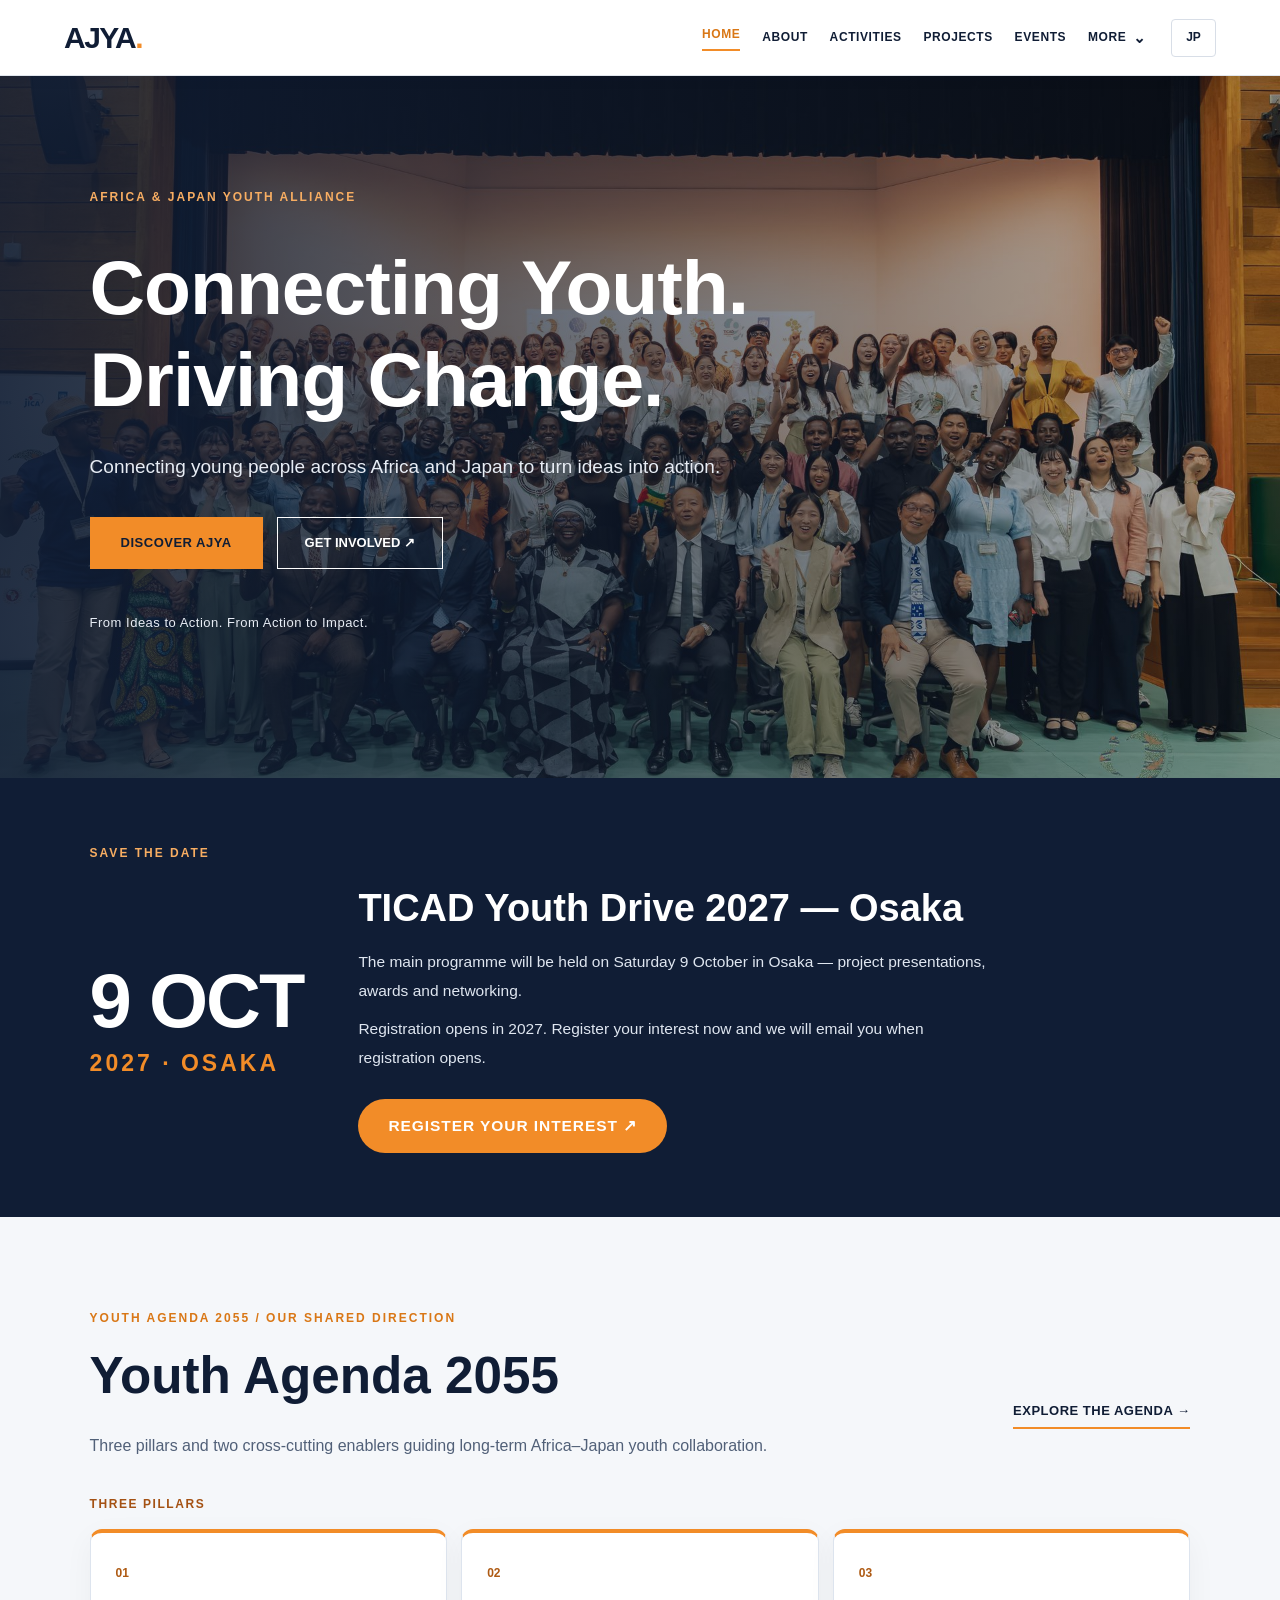
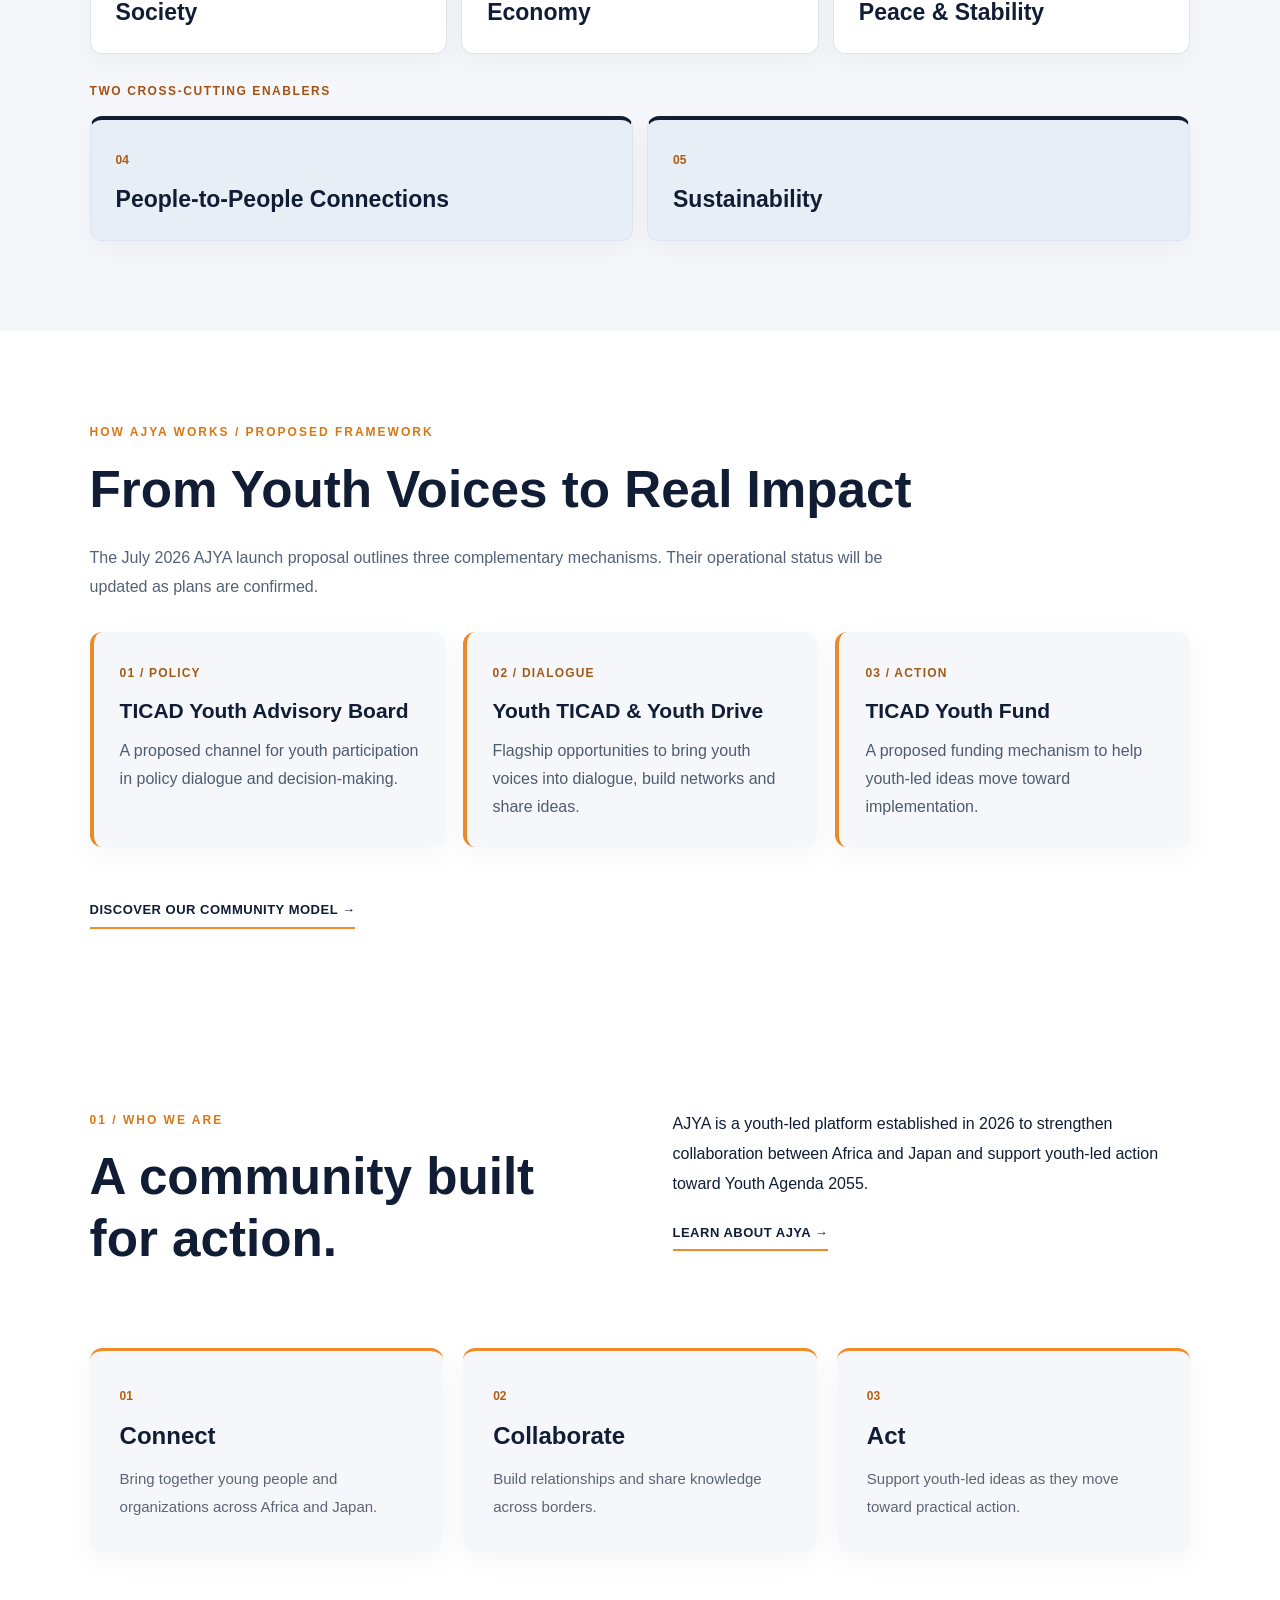
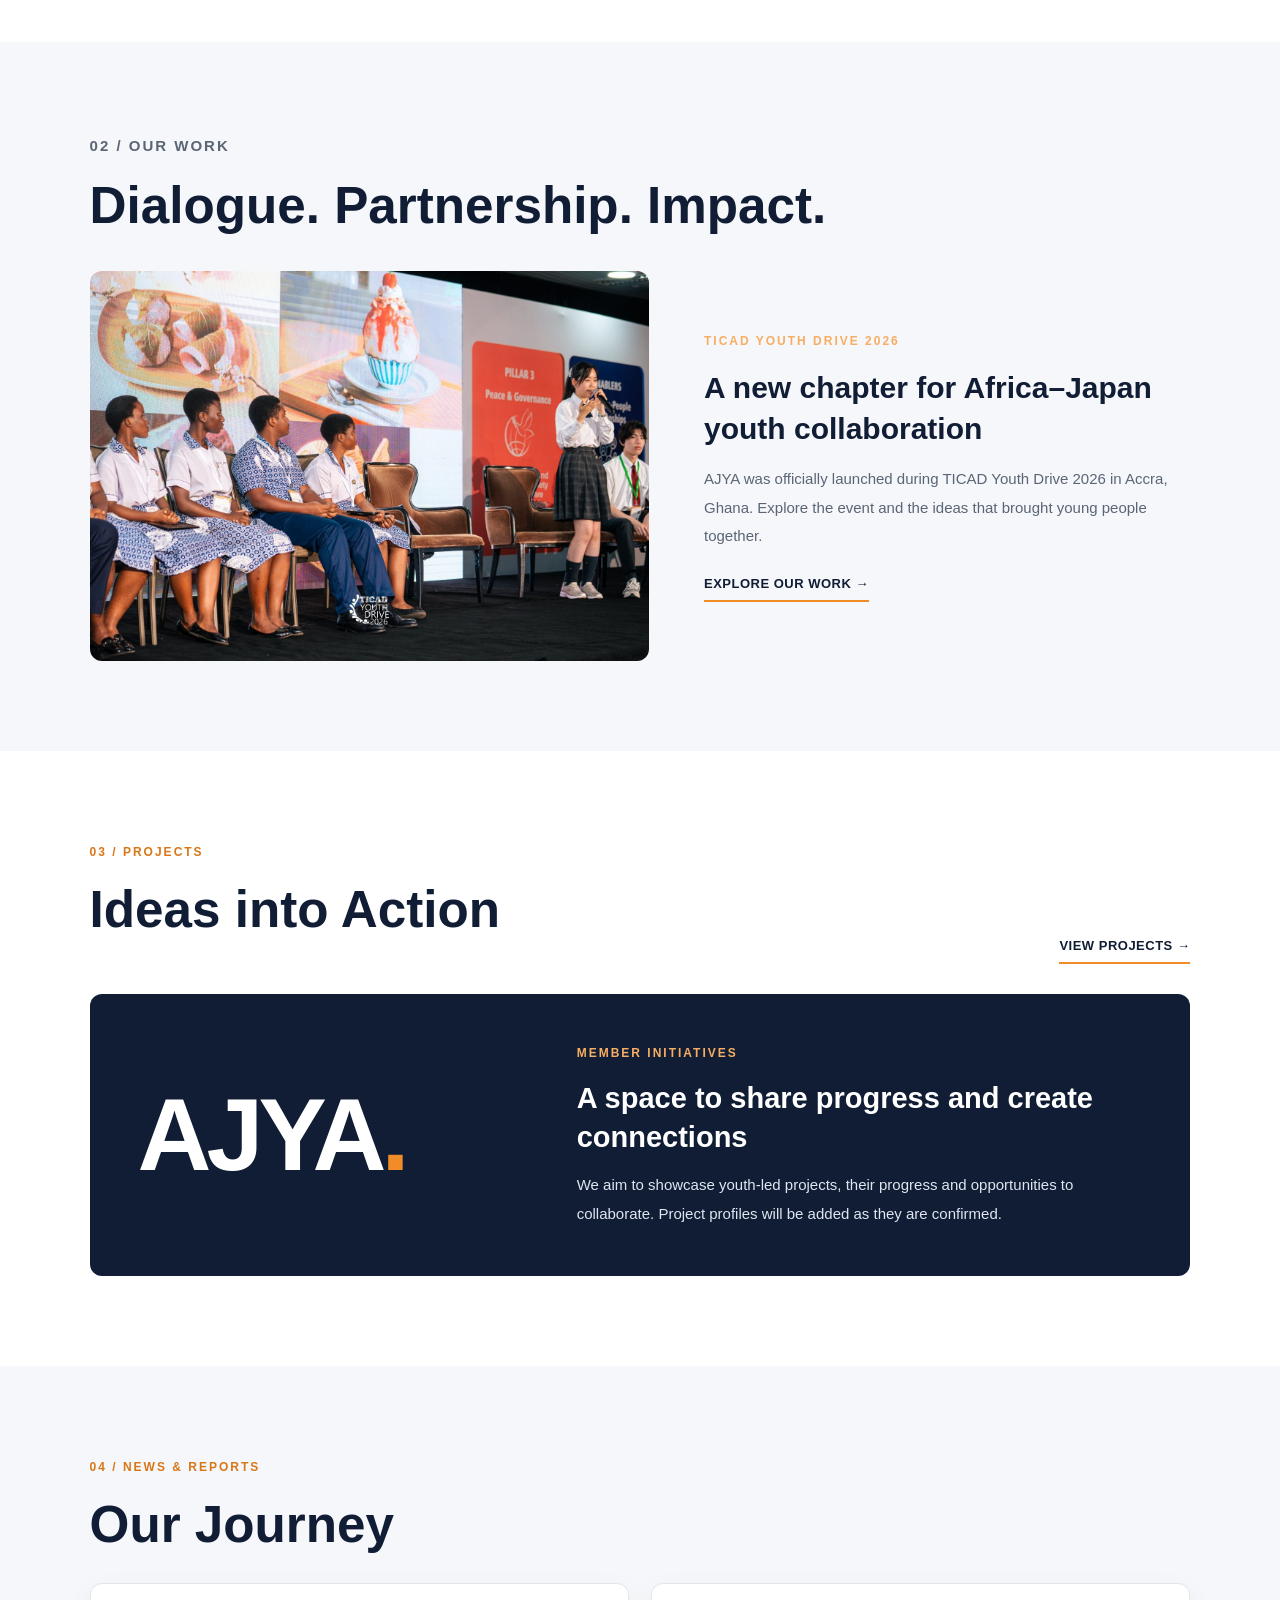
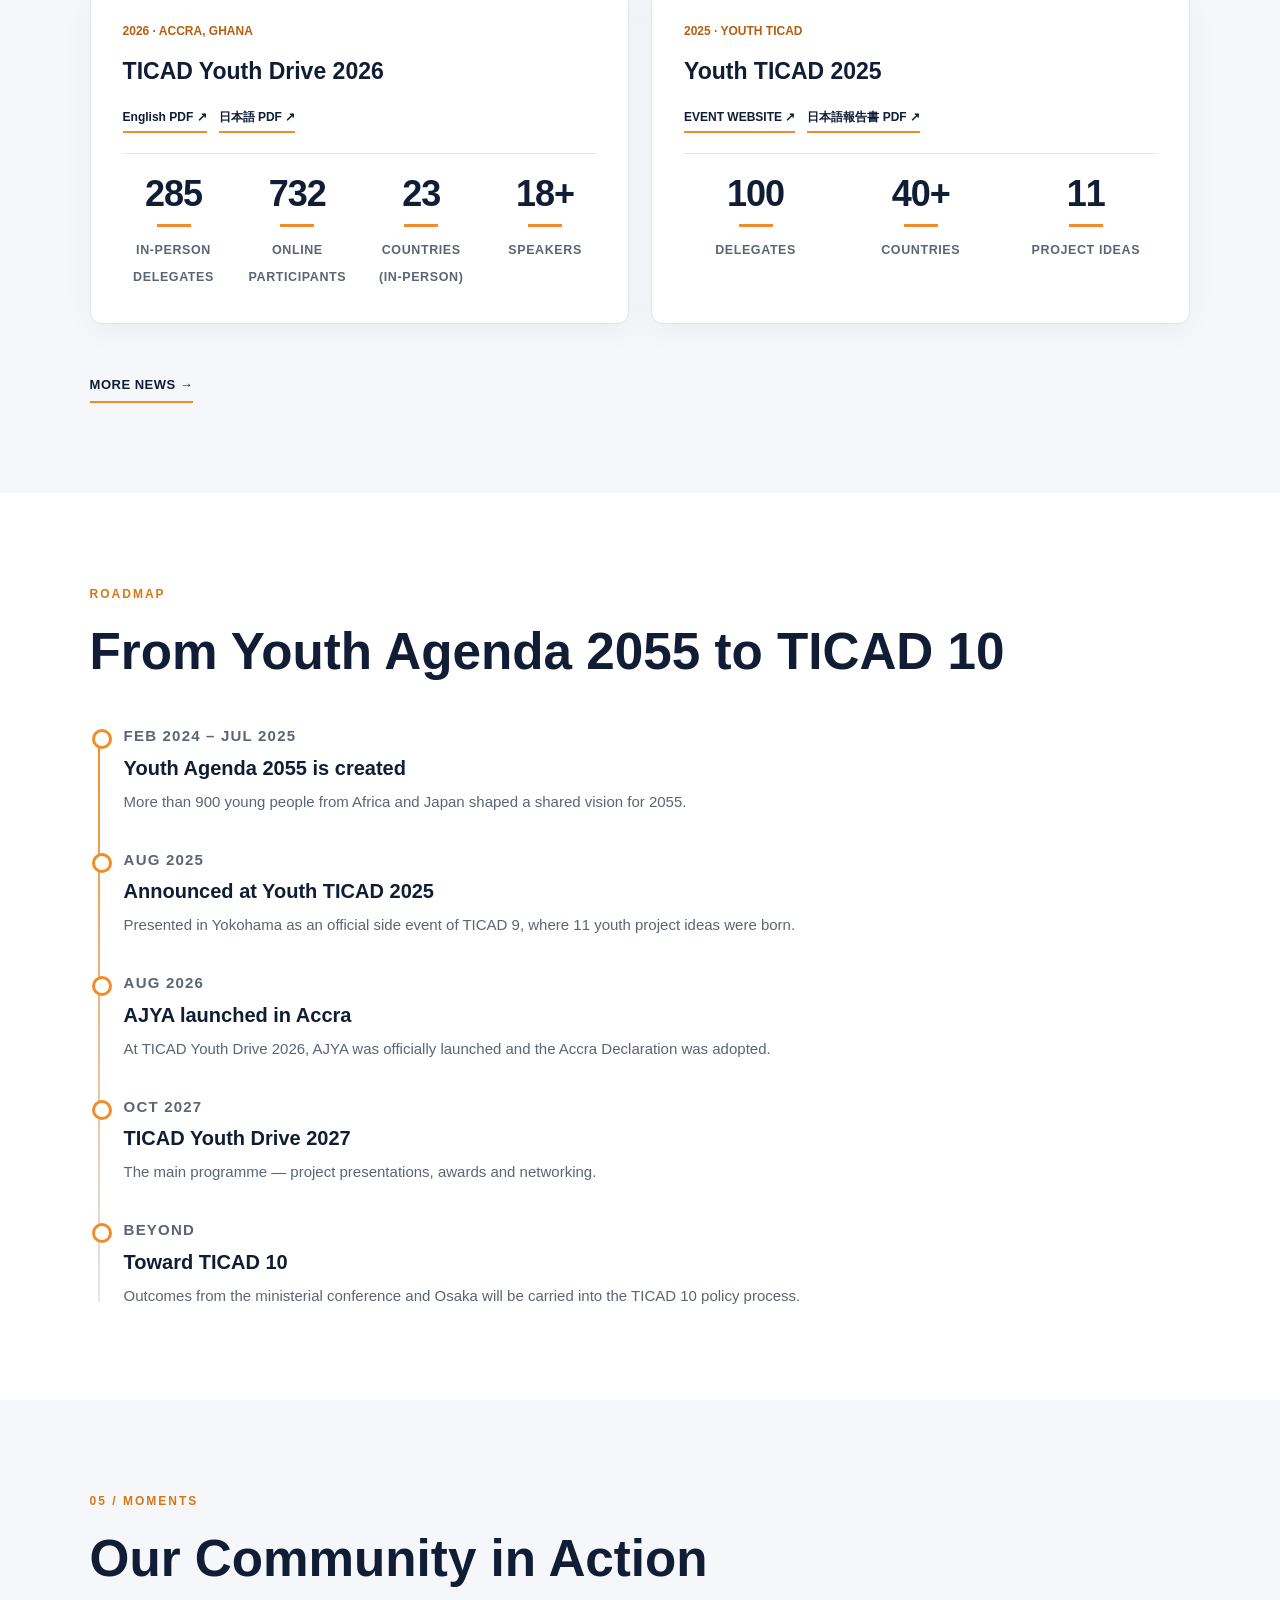
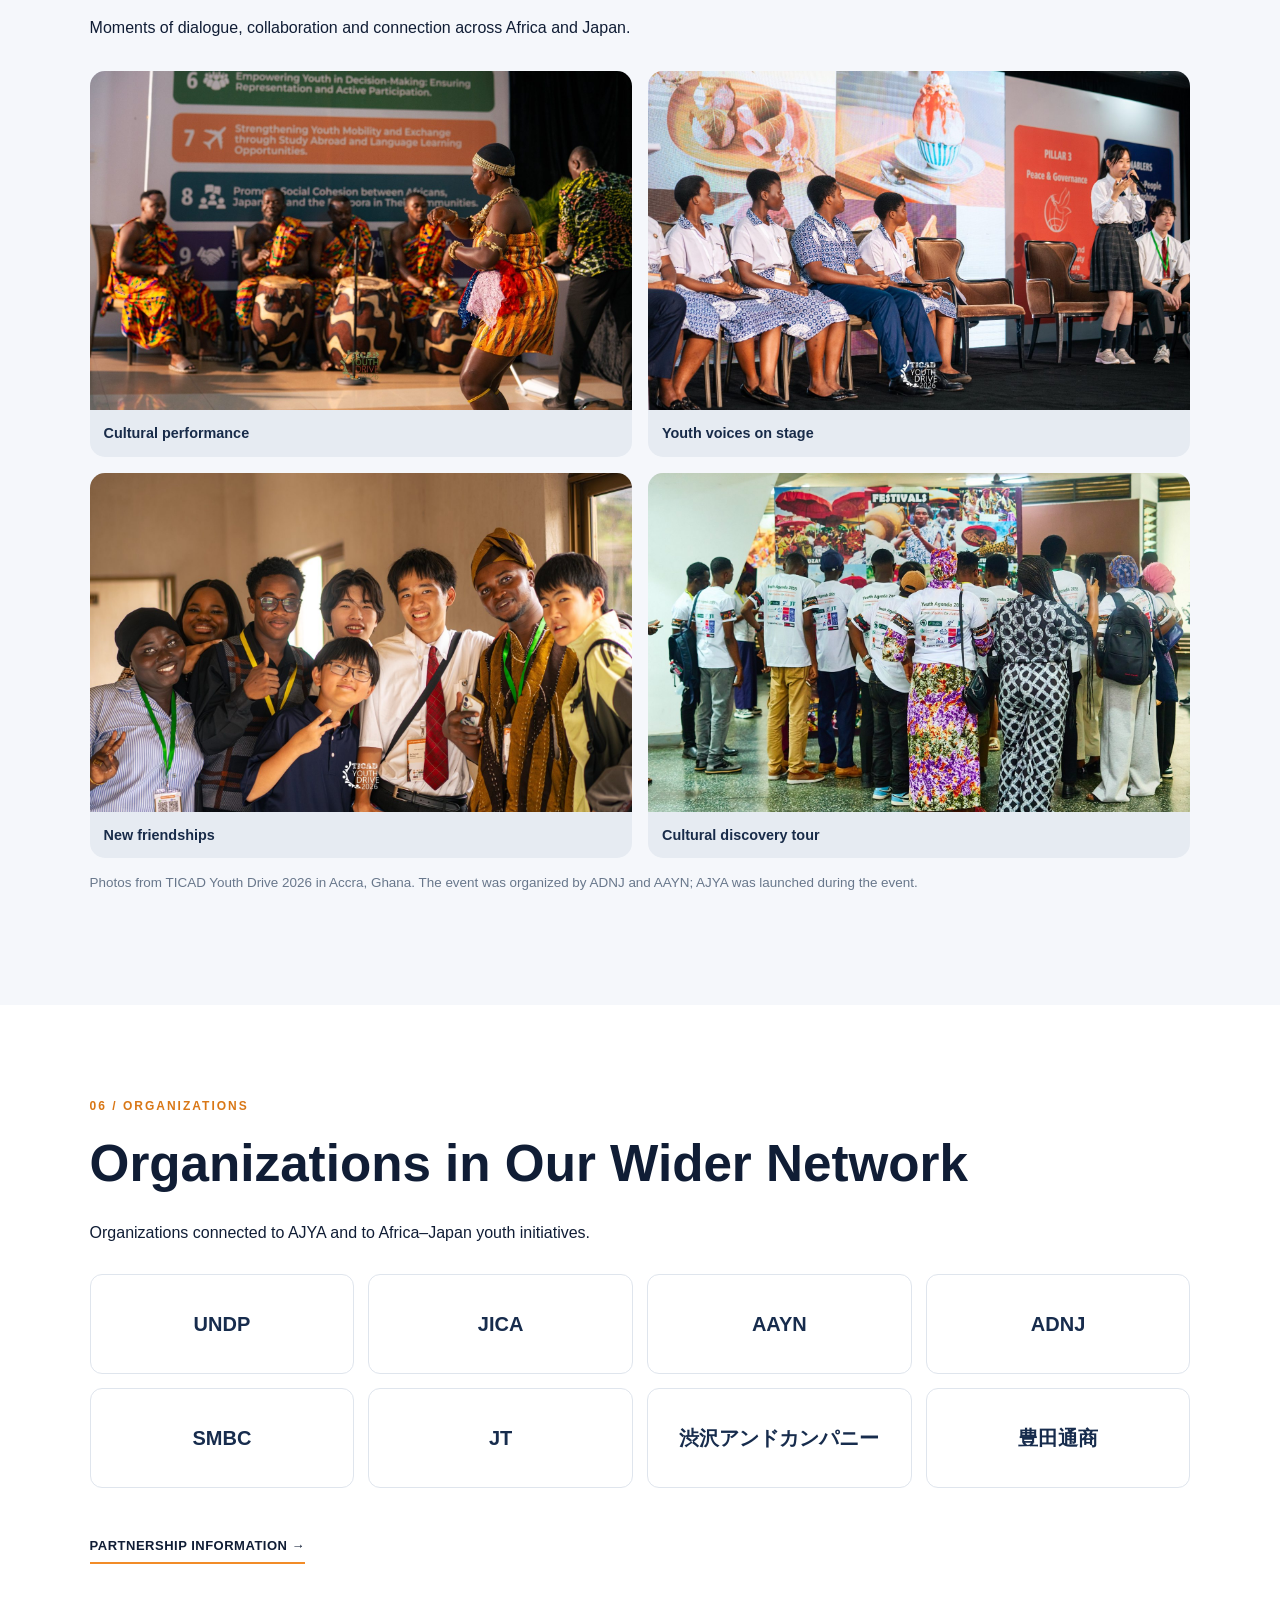
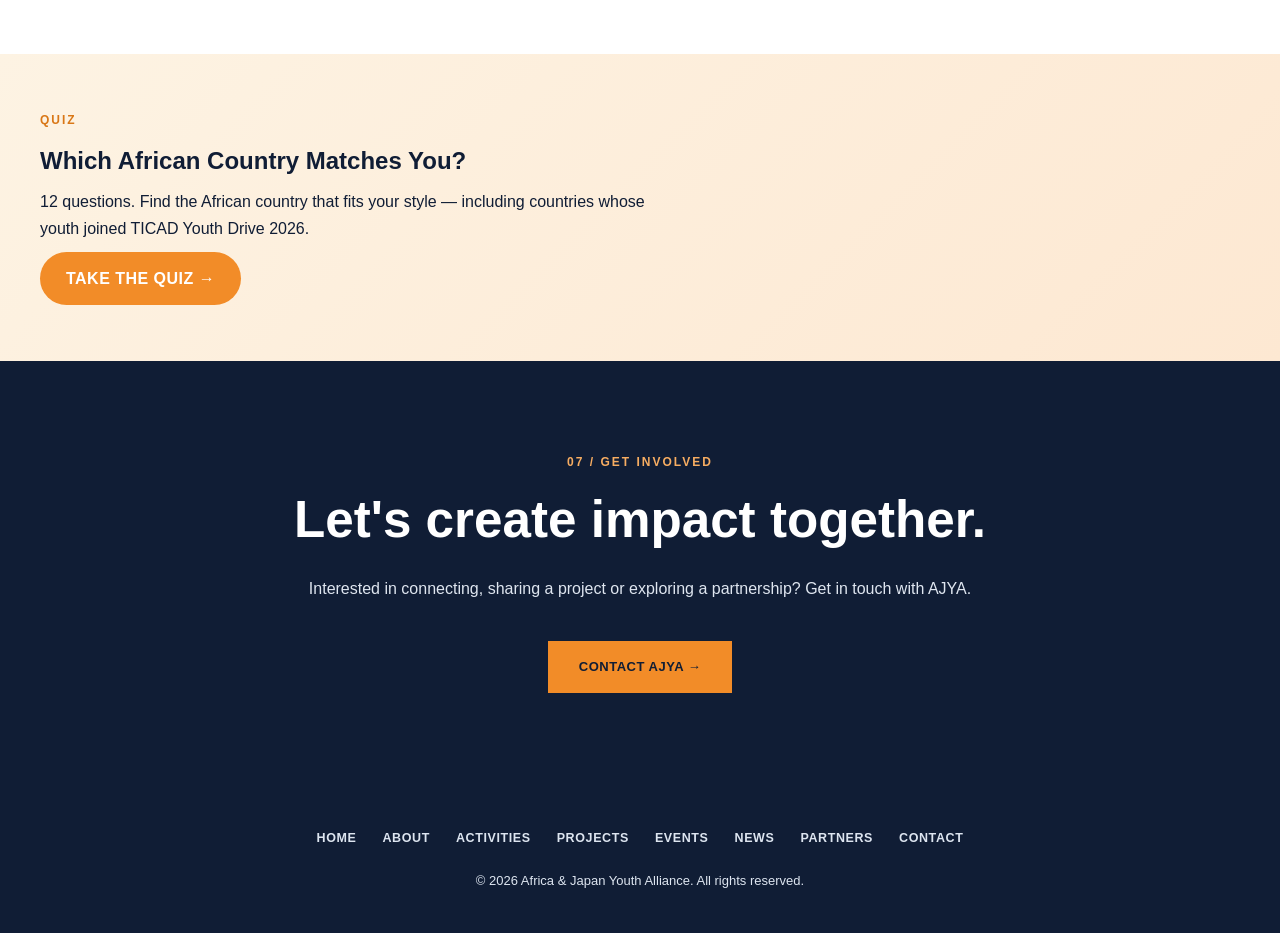
==== index.html @ c1140df3 "Add files via upload" ====
<!DOCTYPE html>

<html lang="en"><head><meta charset="utf-8"/><meta content="width=device-width,initial-scale=1" name="viewport"/><meta content="Africa &amp; Japan Youth Alliance (AJYA) connects young people across Africa and Japan to turn ideas into action." name="description"/><title>AJYA | Africa &amp; Japan Youth Alliance</title><link href="style.css" rel="stylesheet"/><script defer="" src="script.js"></script></head>
<body class="home-renewal"><header class="header"><a class="logo" href="index.html#home">AJYA<span>.</span></a></header><main>
<section class="hero renewal-hero" id="home"><div class="hero-content"><p class="renewal-eyebrow">AFRICA &amp; JAPAN YOUTH ALLIANCE</p><h1 id="heroTitle">Connecting Youth.<br/>Driving Change.</h1><p id="heroDescription">Connecting young people across Africa and Japan to turn ideas into action.</p><div class="renewal-actions"><a class="btn" data-en="DISCOVER AJYA" data-ja="AJYAについて知る" href="about.html">DISCOVER AJYA</a><a class="renewal-outline" data-en="GET INVOLVED ↗" data-ja="参加・連携について ↗" href="contact.html">GET INVOLVED ↗</a></div><p class="renewal-tagline">From Ideas to Action. From Action to Impact.</p></div></section><section class="aj-savedate" id="youth-drive-2027"><div class="renewal-shell"><p class="section-label" data-en="SAVE THE DATE" data-ja="開催予告">SAVE THE DATE</p><div class="aj-savedate-date">9 OCT<span>2027 · OSAKA</span></div><div class="aj-savedate-body"><h2 data-en="TICAD Youth Drive 2027 — Osaka" data-ja="TICAD Youth Drive 2027 — 大阪">TICAD Youth Drive 2027 — Osaka</h2><p data-en="The main programme will be held on Saturday 9 October in Osaka — project presentations, awards and networking." data-ja="メインプログラムは10月9日（土）に大阪で開催します（プロジェクト発表・表彰・交流）。">The main programme will be held on Saturday 9 October in Osaka — project presentations, awards and networking.</p><p data-en="Registration opens in 2027. Register your interest now and we will email you when registration opens." data-ja="参加登録は2027年に開始予定です。関心登録をしていただくと、開始時にメールでお知らせします。">Registration opens in 2027. Register your interest now and we will email you when registration opens.</p><p><a class="aj-savedate-btn" href="https://docs.google.com/forms/d/e/1FAIpQLSdMGOJdkl2_bqrLSY5sNFvTXRBUAPYm647q8GQ7wfaTFg6KGA/viewform" target="_blank" rel="noopener"><span data-en="REGISTER YOUR INTEREST ↗" data-ja="関心登録する ↗">REGISTER YOUR INTEREST ↗</span></a></p></div></div></section>
<section class="section aj-agenda-section" id="youth-agenda-2055"><div class="renewal-shell"><p class="section-label" data-en="YOUTH AGENDA 2055 / OUR SHARED DIRECTION" data-ja="YOUTH AGENDA 2055 / 私たちの指針">YOUTH AGENDA 2055 / OUR SHARED DIRECTION</p><div class="renewal-section-head"><div><h2>Youth Agenda 2055</h2><p data-en="Three pillars and two cross-cutting enablers guiding long-term Africa–Japan youth collaboration." data-ja="アフリカと日本の若者の長期的な協働を導く、3つの柱と2つの横断的な基盤。">Three pillars and two cross-cutting enablers guiding long-term Africa–Japan youth collaboration.</p></div><a class="renewal-text-link" data-en="EXPLORE THE AGENDA →" data-ja="活動方針を見る →" href="activities.html">EXPLORE THE AGENDA →</a></div><p class="aj-agenda-label" data-en="THREE PILLARS" data-ja="3つの柱">THREE PILLARS</p><div class="aj-agenda-grid"><article><span>01</span><h3 data-en="Society" data-ja="社会">Society</h3></article><article><span>02</span><h3 data-en="Economy" data-ja="経済">Economy</h3></article><article><span>03</span><h3 data-en="Peace &amp; Stability" data-ja="平和と安定">Peace &amp; Stability</h3></article></div><p class="aj-agenda-label" data-en="TWO CROSS-CUTTING ENABLERS" data-ja="2つの横断的な基盤">TWO CROSS-CUTTING ENABLERS</p><div class="aj-agenda-grid aj-agenda-enablers"><article><span>04</span><h3 data-en="People-to-People Connections" data-ja="人々のつながり">People-to-People Connections</h3></article><article><span>05</span><h3 data-en="Sustainability" data-ja="持続可能性">Sustainability</h3></article></div></div></section>
<section class="section aj-framework-section" id="alliance-framework"><div class="renewal-shell"><p class="section-label" data-en="HOW AJYA WORKS / PROPOSED FRAMEWORK" data-ja="AJYAの仕組み / 構想段階の枠組み">HOW AJYA WORKS / PROPOSED FRAMEWORK</p><h2 data-en="From Youth Voices to Real Impact" data-ja="若者の声を、社会を変える力へ">From Youth Voices to Real Impact</h2><p class="aj-framework-lead" data-en="The July 2026 AJYA launch proposal outlines three complementary mechanisms. Their operational status will be updated as plans are confirmed." data-ja="2026年7月のAJYA設立構想資料では、3つの仕組みを提示しています。実施状況は計画の確定に合わせて更新します。">The July 2026 AJYA launch proposal outlines three complementary mechanisms. Their operational status will be updated as plans are confirmed.</p><div class="aj-framework-grid"><article><span>01 / POLICY</span><h3>TICAD Youth Advisory Board</h3><p data-en="A proposed channel for youth participation in policy dialogue and decision-making." data-ja="若者が政策対話や意思決定に参加するための仕組みを構想しています。">A proposed channel for youth participation in policy dialogue and decision-making.</p></article><article><span>02 / DIALOGUE</span><h3>Youth TICAD &amp; Youth Drive</h3><p data-en="Flagship opportunities to bring youth voices into dialogue, build networks and share ideas." data-ja="若者の声を届け、ネットワークを築き、アイデアを共有する主要な交流の場です。">Flagship opportunities to bring youth voices into dialogue, build networks and share ideas.</p></article><article><span>03 / ACTION</span><h3>TICAD Youth Fund</h3><p data-en="A proposed funding mechanism to help youth-led ideas move toward implementation." data-ja="若者主体のアイデアを実装へつなぐための資金支援の仕組みを構想しています。">A proposed funding mechanism to help youth-led ideas move toward implementation.</p></article></div><a class="renewal-text-link" data-en="DISCOVER OUR COMMUNITY MODEL →" data-ja="コミュニティの仕組みを見る →" href="about.html#community-model">DISCOVER OUR COMMUNITY MODEL →</a></div></section><section class="section renewal-intro" id="about"><div class="renewal-shell renewal-split"><div><p class="section-label" data-en="01 / WHO WE ARE" data-ja="01 / AJYAについて">01 / WHO WE ARE</p><h2 data-en="A community built for action." data-ja="つながりを、行動へ。">A community built for action.</h2></div><div><p data-en="AJYA is a youth-led platform established in 2026 to strengthen collaboration between Africa and Japan and support youth-led action toward Youth Agenda 2055." data-ja="AJYA（日アフリカユース連合）は、アフリカと日本の若者の協働を促進し、Youth Agenda 2055に向けた行動を支えるため、2026年に発足した若者主体のプラットフォームです。">AJYA is a youth-led platform established in 2026 to strengthen collaboration between Africa and Japan and support youth-led action toward Youth Agenda 2055.</p><a class="renewal-text-link" data-en="LEARN ABOUT AJYA →" data-ja="AJYAについて詳しく →" href="about.html">LEARN ABOUT AJYA →</a></div></div><div class="renewal-shell renewal-three"><article class="renewal-value"><span>01</span><h3 data-en="Connect" data-ja="つながる">Connect</h3><p data-en="Bring together young people and organizations across Africa and Japan." data-ja="アフリカと日本の若者や団体をつなぎます。">Bring together young people and organizations across Africa and Japan.</p></article><article class="renewal-value"><span>02</span><h3 data-en="Collaborate" data-ja="協働する">Collaborate</h3><p data-en="Build relationships and share knowledge across borders." data-ja="国境を越えた協働と知識共有を促進します。">Build relationships and share knowledge across borders.</p></article><article class="renewal-value"><span>03</span><h3 data-en="Act" data-ja="行動する">Act</h3><p data-en="Support youth-led ideas as they move toward practical action." data-ja="若者のアイデアを具体的な行動につなげます。">Support youth-led ideas as they move toward practical action.</p></article></div></section>
<section class="section renewal-feature" id="activities"><div class="renewal-shell"><p class="section-label" data-en="02 / OUR WORK" data-ja="02 / 活動紹介">02 / OUR WORK</p><h2 data-en="Dialogue. Partnership. Impact." data-ja="対話から協働、そして成果へ。">Dialogue. Partnership. Impact.</h2><div class="renewal-feature-grid"><img alt="TICAD Youth Drive participants" loading="lazy" src="images/youth-dialogue.jpg"/><div><p class="renewal-kicker">TICAD YOUTH DRIVE 2026</p><h3 data-en="A new chapter for Africa–Japan youth collaboration" data-ja="日アフリカの若者の協働に向けた新たな一歩">A new chapter for Africa–Japan youth collaboration</h3><p data-en="AJYA was officially launched during TICAD Youth Drive 2026 in Accra, Ghana. Explore the event and the ideas that brought young people together." data-ja="AJYAは、ガーナ・アクラで開催されたTICAD Youth Drive 2026で正式に発足しました。イベントの記録や若者たちの取り組みをご覧ください。">AJYA was officially launched during TICAD Youth Drive 2026 in Accra, Ghana. Explore the event and the ideas that brought young people together.</p><a class="renewal-text-link" data-en="EXPLORE OUR WORK →" data-ja="活動を見る →" href="activities.html">EXPLORE OUR WORK →</a></div></div></div></section>
<section class="section renewal-projects" id="projects"><div class="renewal-shell"><div class="renewal-section-head"><div><p class="section-label" data-en="03 / PROJECTS" data-ja="03 / プロジェクト">03 / PROJECTS</p><h2 data-en="Ideas into Action" data-ja="アイデアを、実践へ。">Ideas into Action</h2></div><a class="renewal-text-link" data-en="VIEW PROJECTS →" data-ja="プロジェクトを見る →" href="projects.html">VIEW PROJECTS →</a></div><div class="renewal-project-panel"><div class="renewal-project-mark">AJYA<span>.</span></div><div><p class="renewal-kicker" data-en="MEMBER INITIATIVES" data-ja="メンバーの取り組み">MEMBER INITIATIVES</p><h3 data-en="A space to share progress and create connections" data-ja="進捗を共有し、新しいつながりを生む場所">A space to share progress and create connections</h3><p data-en="We aim to showcase youth-led projects, their progress and opportunities to collaborate. Project profiles will be added as they are confirmed." data-ja="若者主体のプロジェクトや進捗、協働の機会を紹介していきます。掲載内容は確認が取れたものから順次追加します。">We aim to showcase youth-led projects, their progress and opportunities to collaborate. Project profiles will be added as they are confirmed.</p></div></div></div></section>
<section class="section renewal-updates" id="past-events"><div class="renewal-shell"><p class="section-label" data-en="04 / NEWS &amp; REPORTS" data-ja="04 / ニュース・報告書">04 / NEWS &amp; REPORTS</p><h2 data-en="Our Journey" data-ja="これまでの歩み">Our Journey</h2><div class="renewal-report-grid"><article class="renewal-report"><span>2026 · ACCRA, GHANA</span><h3>TICAD Youth Drive 2026</h3><div class="renewal-report-links"><a href="reports/youth-drive-2026-en.pdf" rel="noopener noreferrer" target="_blank">English PDF ↗</a><a href="reports/youth-drive-2026-ja.pdf" rel="noopener noreferrer" target="_blank">日本語 PDF ↗</a></div><div class="aj-stats aj-stats-in-card"><div class="aj-stat"><strong>285</strong><span data-en="IN-PERSON DELEGATES" data-ja="会場参加者">IN-PERSON DELEGATES</span></div><div class="aj-stat"><strong>732</strong><span data-en="ONLINE PARTICIPANTS" data-ja="オンライン参加者">ONLINE PARTICIPANTS</span></div><div class="aj-stat"><strong>23</strong><span data-en="COUNTRIES (IN-PERSON)" data-ja="参加国（会場参加者）">COUNTRIES (IN-PERSON)</span></div><div class="aj-stat"><strong>18+</strong><span data-en="SPEAKERS" data-ja="登壇者">SPEAKERS</span></div></div></article><article class="renewal-report"><span>2025 · YOUTH TICAD</span><h3>Youth TICAD 2025</h3><div class="renewal-report-links"><a data-en="EVENT WEBSITE ↗" data-ja="イベント公式サイト ↗" href="https://www.youthticad2025.org/" rel="noopener noreferrer" target="_blank">EVENT WEBSITE ↗</a><a href="reports/youth-drive-2025-ja.pdf" rel="noopener noreferrer" target="_blank">日本語報告書 PDF ↗</a></div><div class="aj-stats aj-stats-in-card aj-stats-3"><div class="aj-stat"><strong>100</strong><span data-en="DELEGATES" data-ja="参加者">DELEGATES</span></div><div class="aj-stat"><strong>40+</strong><span data-en="COUNTRIES" data-ja="参加国">COUNTRIES</span></div><div class="aj-stat"><strong>11</strong><span data-en="PROJECT IDEAS" data-ja="プロジェクトアイデア">PROJECT IDEAS</span></div></div></article></div><a class="renewal-text-link" data-en="MORE NEWS →" data-ja="ニュース一覧 →" href="news.html">MORE NEWS →</a></div></section>
<section class="section aj-roadmap-section" id="roadmap"><div class="renewal-shell"><p class="section-label" data-en="ROADMAP" data-ja="ロードマップ">ROADMAP</p><h2 data-en="From Youth Agenda 2055 to TICAD 10" data-ja="Youth Agenda 2055からTICAD 10へ">From Youth Agenda 2055 to TICAD 10</h2><div class="aj-timeline"><div class="aj-timeline-item"><p class="aj-timeline-date" data-en="FEB 2024 – JUL 2025" data-ja="2024年2月〜2025年7月">FEB 2024 – JUL 2025</p><h3 data-en="Youth Agenda 2055 is created" data-ja="Youth Agenda 2055を策定">Youth Agenda 2055 is created</h3><p data-en="More than 900 young people from Africa and Japan shaped a shared vision for 2055." data-ja="アフリカと日本の若者900名以上が参加し、2055年に向けた共通ビジョンをまとめました。">More than 900 young people from Africa and Japan shaped a shared vision for 2055.</p></div><div class="aj-timeline-item"><p class="aj-timeline-date" data-en="AUG 2025" data-ja="2025年8月">AUG 2025</p><h3 data-en="Announced at Youth TICAD 2025" data-ja="Youth TICAD 2025で正式発表">Announced at Youth TICAD 2025</h3><p data-en="Presented in Yokohama as an official side event of TICAD 9, where 11 youth project ideas were born." data-ja="横浜でTICAD9公式サイドイベントとして発表。11のプロジェクトアイデアが生まれました。">Presented in Yokohama as an official side event of TICAD 9, where 11 youth project ideas were born.</p></div><div class="aj-timeline-item"><p class="aj-timeline-date" data-en="AUG 2026" data-ja="2026年8月">AUG 2026</p><h3 data-en="AJYA launched in Accra" data-ja="アクラでAJYAが正式発足">AJYA launched in Accra</h3><p data-en="At TICAD Youth Drive 2026, AJYA was officially launched and the Accra Declaration was adopted." data-ja="TICAD Youth Drive 2026でAJYAが正式に発足し、アクラ宣言が採択されました。">At TICAD Youth Drive 2026, AJYA was officially launched and the Accra Declaration was adopted.</p></div><div class="aj-timeline-item"><p class="aj-timeline-date" data-en="OCT 2027" data-ja="2027年10月">OCT 2027</p><h3 data-en="TICAD Youth Drive 2027" data-ja="TICAD Youth Drive 2027">TICAD Youth Drive 2027</h3><p data-en="The main programme — project presentations, awards and networking." data-ja="メインプログラム（プロジェクト発表・表彰・交流）を開催します。">The main programme — project presentations, awards and networking.</p></div><div class="aj-timeline-item"><p class="aj-timeline-date" data-en="BEYOND" data-ja="その先">BEYOND</p><h3 data-en="Toward TICAD 10" data-ja="TICAD 10へ">Toward TICAD 10</h3><p data-en="Outcomes from the ministerial conference and Osaka will be carried into the TICAD 10 policy process." data-ja="閣僚会合と大阪大会の成果を、TICAD 10の政策文書につなげていきます。">Outcomes from the ministerial conference and Osaka will be carried into the TICAD 10 policy process.</p></div></div></div></section>
<section class="section aj-gallery-section" id="gallery"><div class="renewal-shell"><p class="section-label" data-en="05 / MOMENTS" data-ja="05 / 活動の様子">05 / MOMENTS</p><div class="renewal-section-head"><div><h2 data-en="Our Community in Action" data-ja="写真で見る私たちの活動">Our Community in Action</h2><p data-en="Moments of dialogue, collaboration and connection across Africa and Japan." data-ja="アフリカと日本をつなぐ対話・協働・交流の様子をご紹介します。">Moments of dialogue, collaboration and connection across Africa and Japan.</p></div></div><div class="aj-photo-grid"><figure class="aj-photo"><img alt="Cultural performance — TICAD Youth Drive 2026" loading="lazy" src="images/cultural-performance.jpg"/><figcaption data-en="Cultural performance" data-ja="文化交流・パフォーマンス">Cultural performance</figcaption></figure><figure class="aj-photo"><img alt="Youth voices on stage — TICAD Youth Drive 2026" loading="lazy" src="images/youth-dialogue.jpg"/><figcaption data-en="Youth voices on stage" data-ja="高校生による対話">Youth voices on stage</figcaption></figure><figure class="aj-photo"><img alt="New friendships — TICAD Youth Drive 2026" loading="lazy" src="images/new-friendships.jpg"/><figcaption data-en="New friendships" data-ja="国境を越えた友情">New friendships</figcaption></figure><figure class="aj-photo"><img alt="Cultural discovery tour — TICAD Youth Drive 2026" loading="lazy" src="images/cultural-tour.jpg"/><figcaption data-en="Cultural discovery tour" data-ja="文化体験ツアー">Cultural discovery tour</figcaption></figure></div><p class="aj-note" data-en="Photos from TICAD Youth Drive 2026 in Accra, Ghana. The event was organized by ADNJ and AAYN; AJYA was launched during the event." data-ja="ガーナ・アクラで開催されたTICAD Youth Drive 2026の記録です。主催はADNJ・AAYNで、AJYAはイベント中に発足しました。">Photos from TICAD Youth Drive 2026 in Accra, Ghana. The event was organized by ADNJ and AAYN; AJYA was launched during the event.</p></div></section>
<section class="section aj-network-section" id="network"><div class="renewal-shell"><p class="section-label" data-en="06 / ORGANIZATIONS" data-ja="06 / 関係団体・企業">06 / ORGANIZATIONS</p><h2 data-en="Organizations in Our Wider Network" data-ja="関連団体・企業の紹介">Organizations in Our Wider Network</h2><p data-en="Organizations connected to AJYA and to Africa–Japan youth initiatives." data-ja="AJYAおよびアフリカと日本の若者の取り組みに関わる団体・企業です。">Organizations connected to AJYA and to Africa–Japan youth initiatives.</p><div class="aj-logo-grid"><div class="aj-logo-tile"><img alt="UNDP logo" data-logo="1" loading="lazy" src="logos/undp.png"/><span>UNDP</span></div><div class="aj-logo-tile"><img alt="JICA logo" data-logo="1" loading="lazy" src="logos/jica.png"/><span>JICA</span></div><div class="aj-logo-tile"><img alt="AAYN logo" data-logo="1" loading="lazy" src="logos/aayn.png"/><span>AAYN</span></div><div class="aj-logo-tile"><img alt="ADNJ logo" data-logo="1" loading="lazy" src="logos/adnj.png"/><span>ADNJ</span></div><div class="aj-logo-tile"><img alt="SMBC logo" data-logo="1" loading="lazy" src="logos/smbc.png"/><span>SMBC</span></div><div class="aj-logo-tile"><img alt="JT logo" data-logo="1" loading="lazy" src="logos/jt.png"/><span>JT</span></div><div class="aj-logo-tile"><img alt="渋沢アンドカンパニー logo" data-logo="1" loading="lazy" src="logos/shibusawa.png"/><span>渋沢アンドカンパニー</span></div><div class="aj-logo-tile"><img alt="豊田通商 logo" data-logo="1" loading="lazy" src="logos/toyota-tsusho.png"/><span>豊田通商</span></div></div><a class="renewal-text-link" data-en="PARTNERSHIP INFORMATION →" data-ja="パートナー情報を見る →" href="partners.html">PARTNERSHIP INFORMATION →</a></div></section>
<section class="aj-quiz-promo"><div class="renewal-shell"><p class="section-label" data-en="QUIZ" data-ja="クイズ">QUIZ</p><h2 data-en="Which African Country Matches You?" data-ja="あなたに合うアフリカの国は？">Which African Country Matches You?</h2><p data-en="12 questions. Find the African country that fits your style — including countries whose youth joined TICAD Youth Drive 2026." data-ja="12の質問で、あなたに合うアフリカの国を診断します。TICAD Youth Drive 2026に参加した若者の国も含まれています。">12 questions. Find the African country that fits your style — including countries whose youth joined TICAD Youth Drive 2026.</p><p><a class="aj-quiz-promo-btn" href="quiz.html"><span data-en="TAKE THE QUIZ →" data-ja="クイズに挑戦する →">TAKE THE QUIZ →</span></a></p></div></section><section class="section renewal-join" id="contact"><div class="renewal-shell"><p class="section-label" data-en="07 / GET INVOLVED" data-ja="07 / 参加・連携">07 / GET INVOLVED</p><h2 data-en="Let's create impact together." data-ja="一緒に、変化を生み出そう。">Let's create impact together.</h2><p data-en="Interested in connecting, sharing a project or exploring a partnership? Get in touch with AJYA." data-ja="AJYAへの参加、プロジェクトの共有、パートナーシップに関心がある方は、お問い合わせください。">Interested in connecting, sharing a project or exploring a partnership? Get in touch with AJYA.</p><a class="btn" data-en="CONTACT AJYA →" data-ja="AJYAに問い合わせる →" href="contact.html">CONTACT AJYA →</a></div></section>
</main><footer><p>© 2026 Africa &amp; Japan Youth Alliance. All rights reserved.</p></footer></body></html>
---- style.css ----
/* ==========================================
   AJYA OFFICIAL WEBSITE
   COMPLETE STYLESHEET
   STEP 17
========================================== */

/* ==========================================
   1. DESIGN VARIABLES
========================================== */

:root {
  --navy: #101D35;
  --navy-light: #1D3152;
  --orange: #F28C28;
  --orange-dark: #D97716;
  --white: #FFFFFF;
  --background: #F5F7FA;
  --border: #E1E6ED;
  --text: #101D35;
  --muted: #5B6575;
  --shadow: 0 10px 25px rgba(16, 29, 53, 0.08);
}

/* ==========================================
   2. RESET & GLOBAL
========================================== */

* {
  margin: 0;
  padding: 0;
  box-sizing: border-box;
}

html {
  scroll-behavior: smooth;
  scroll-padding-top: 90px;
}

body {
  font-family:
    Arial,
    "Noto Sans JP",
    "Hiragino Kaku Gothic ProN",
    "Yu Gothic",
    sans-serif;
  color: var(--text);
  background: var(--white);
  line-height: 1.7;
  overflow-x: hidden;
}

img {
  display: block;
  max-width: 100%;
  height: auto;
}

a {
  color: inherit;
  text-decoration: none;
}

button {
  font: inherit;
}

button,
a,
summary {
  -webkit-tap-highlight-color: transparent;
}

button:focus-visible,
a:focus-visible,
summary:focus-visible {
  outline: 3px solid var(--orange);
  outline-offset: 4px;
}

h1,
h2,
h3,
h4 {
  line-height: 1.35;
  font-weight: 700;
}

p {
  line-height: 1.9;
}

[hidden] {
  display: none !important;
}

/* ==========================================
   3. HEADER - COMMON
========================================== */

.header,
.header.ajya-header {
  position: relative;
  z-index: 1000;
  display: flex;
  align-items: center;
  justify-content: space-between;
  gap: 24px;
  min-height: 76px;
  padding: 16px 5%;
  background: var(--white);
  color: var(--navy);
  border-bottom: 1px solid var(--border);
}

.logo {
  display: inline-block;
  flex-shrink: 0;
  color: var(--navy);
  font-size: 30px;
  font-weight: 900;
  letter-spacing: -1.5px;
  line-height: 1;
}

.logo span {
  color: var(--orange);
}

/* Desktop navigation */

.ajya-desktop-nav {
  display: flex;
  align-items: center;
  justify-content: center;
  gap: clamp(12px, 1.7vw, 28px);
  margin-left: auto;
}

.ajya-desktop-nav > a,
.ajya-more > summary {
  color: var(--navy);
  font-size: 12px;
  font-weight: 700;
  letter-spacing: 0.6px;
  white-space: nowrap;
  cursor: pointer;
  transition: color 0.2s ease;
}

.ajya-desktop-nav > a:hover,
.ajya-more > summary:hover {
  color: var(--orange-dark);
}

.ajya-desktop-nav > a[aria-current="page"] {
  color: var(--orange-dark);
  border-bottom: 2px solid var(--orange);
  padding-bottom: 5px;
}

/* Header controls */

.ajya-header-controls {
  display: flex;
  align-items: center;
  gap: 12px;
  flex-shrink: 0;
}

.ajya-header .ajya-language-btn {
  display: inline-flex;
  align-items: center;
  justify-content: center;
  min-width: 45px;
  min-height: 38px;
  padding: 6px 10px;
  border: 1px solid #D8DEE7;
  border-radius: 4px;
  background: var(--white);
  color: var(--navy);
  font-size: 12px;
  font-weight: 700;
  cursor: pointer;
}

.ajya-language-btn:hover {
  border-color: var(--orange);
}

/* ==========================================
   4. MORE DROPDOWN
========================================== */

.ajya-more {
  position: relative;
}

.ajya-more > summary {
  display: flex;
  align-items: center;
  gap: 7px;
  list-style: none;
}

.ajya-more > summary::-webkit-details-marker {
  display: none;
}

.ajya-more > summary::after {
  content: "⌄";
  font-size: 15px;
  line-height: 1;
}

.ajya-more[open] > summary,
.ajya-more-active > summary {
  color: var(--orange-dark);
}

.ajya-more-links {
  position: absolute;
  top: calc(100% + 20px);
  right: 0;
  width: 190px;
  padding: 8px;
  background: var(--white);
  border: 1px solid var(--border);
  box-shadow: 0 12px 28px rgba(16, 29, 53, 0.12);
  z-index: 1100;
}

.ajya-more-links a {
  display: block;
  padding: 12px;
  color: var(--navy);
  font-size: 13px;
  font-weight: 600;
}

.ajya-more-links a:hover,
.ajya-more-links a[aria-current="page"] {
  background: #FFF1E3;
  color: #B85F0B;
}

/* ==========================================
   5. MOBILE NAVIGATION
========================================== */

.ajya-header .ajya-menu-btn {
  display: none;
  align-items: center;
  justify-content: center;
  width: 42px;
  height: 42px;
  padding: 0;
  background: transparent;
  border: 1px solid #D8DEE7;
  border-radius: 4px;
  color: var(--navy);
  font-size: 23px;
  cursor: pointer;
}

.ajya-mobile-nav {
  display: none;
}

.ajya-mobile-nav[hidden] {
  display: none !important;
}

/* ==========================================
   6. HOME HERO
========================================== */

.hero {
  position: relative;
  display: flex;
  align-items: center;
  justify-content: center;
  min-height: 620px;
  padding: 110px 8%;
  color: var(--white);
  text-align: center;
  background:
    linear-gradient(
      rgba(16, 29, 53, 0.62),
      rgba(16, 29, 53, 0.72)
    ),
    url("hero.jpg") center / cover no-repeat;
}

.hero-content {
  position: relative;
  z-index: 1;
  max-width: 900px;
  margin: 0 auto;
}

.hero h1,
.hero-title {
  color: var(--white);
  font-size: clamp(38px, 5.5vw, 72px);
  line-height: 1.2;
  letter-spacing: -1px;
  margin-bottom: 25px;
}

.hero p {
  max-width: 720px;
  margin: 0 auto 32px;
  color: #E8EDF5;
  font-size: clamp(15px, 1.7vw, 19px);
}

/* ==========================================
   7. BUTTONS & LINKS
========================================== */

.btn {
  display: inline-block;
  padding: 14px 30px;
  background: var(--orange);
  color: var(--navy);
  border: 1px solid var(--orange);
  font-size: 13px;
  font-weight: 700;
  letter-spacing: 0.5px;
  text-align: center;
  transition:
    background 0.2s ease,
    transform 0.2s ease;
}

.btn:hover {
  background: #FFA94D;
  transform: translateY(-2px);
}

.btn-outline {
  display: inline-block;
  padding: 13px 28px;
  background: transparent;
  color: var(--navy);
  border: 1px solid var(--navy);
  font-size: 13px;
  font-weight: 700;
}

.btn-outline:hover {
  background: var(--navy);
  color: var(--white);
}

.agenda-link,
.news-readmore {
  display: inline-block;
  width: fit-content;
  margin-top: 15px;
  padding-bottom: 5px;
  border-bottom: 2px solid var(--orange);
  color: var(--navy);
  font-size: 13px;
  font-weight: 700;
  transition: color 0.2s ease;
}

.agenda-link:hover,
.news-readmore:hover {
  color: var(--orange-dark);
}

/* ==========================================
   8. COMMON SECTIONS
========================================== */

.section {
  padding: 90px 8%;
}

.section:nth-of-type(even) {
  /* Section backgrounds are controlled
     individually by page classes. */
}

.section-heading {
  max-width: 850px;
  margin-bottom: 35px;
}

.section-label {
  margin-bottom: 15px;
  color: var(--orange-dark);
  font-size: 12px;
  font-weight: 700;
  letter-spacing: 2px;
  text-transform: uppercase;
}

.section h2 {
  margin-bottom: 24px;
  color: var(--navy);
  font-size: clamp(28px, 3.5vw, 42px);
  line-height: 1.25;
}

.section > p:not(.section-label),
.section-heading > p:not(.section-label) {
  max-width: 900px;
  color: var(--muted);
  font-size: 16px;
  line-height: 1.95;
}

.section h3 {
  color: var(--navy);
}

.agenda-number {
  display: inline-block;
  color: var(--orange-dark);
  font-size: 12px;
  font-weight: 700;
  letter-spacing: 1px;
}

/* ==========================================
   9. YOUTH AGENDA 2055
========================================== */

.agenda-grid {
  display: grid;
  grid-template-columns: repeat(3, minmax(0, 1fr));
  gap: 22px;
  margin-top: 35px;
}

.agenda-card {
  min-width: 0;
  padding: 30px;
  background: var(--white);
  border: 1px solid var(--border);
  transition: transform 0.25s ease;
}

.agenda-card:hover {
  transform: translateY(-4px);
}

.agenda-card h3 {
  margin: 16px 0;
  font-size: 22px;
}

.agenda-card p {
  color: var(--muted);
  font-size: 15px;
  line-height: 1.85;
}

.agenda-card.enabler {
  border-top: 3px solid var(--orange);
}

.agenda-enablers {
  display: grid;
  grid-template-columns: repeat(2, minmax(0, 1fr));
  gap: 22px;
  margin-top: 22px;
}

.agenda-enablers .agenda-card {
  background: #FFF9F2;
}

/* Legacy pillar styles */

.pillar-container {
  display: grid;
  grid-template-columns: repeat(3, minmax(0, 1fr));
  gap: 22px;
  margin-top: 35px;
}

.pillar {
  padding: 30px;
  background: var(--background);
  border-top: 3px solid var(--orange);
}

/* ==========================================
   10. FEATURED PROJECT - HOME
========================================== */

.featured-project {
  display: grid;
  grid-template-columns: repeat(2, minmax(0, 1fr));
  align-items: center;
  gap: 45px;
  margin-top: 35px;
}

.featured-project-image {
  width: 100%;
  min-height: 340px;
  background:
    url("youth-drive.jpg") center / cover no-repeat;
}

.featured-project img,
.project-image {
  width: 100%;
  height: 340px;
  object-fit: cover;
}

.featured-project-content h3 {
  margin-bottom: 20px;
  font-size: 30px;
}

.featured-project-content p {
  margin-bottom: 22px;
  color: var(--muted);
  font-size: 15px;
  line-height: 1.9;
}

.project-button {
  display: inline-block;
  padding: 13px 25px;
  background: var(--orange);
  color: var(--navy);
  font-size: 13px;
  font-weight: 700;
}

.project-button:hover {
  background: #FFA94D;
}

/* ==========================================
   11. HOME EVENT CARDS
========================================== */

.events-grid {
  display: grid;
  grid-template-columns: repeat(2, minmax(0, 1fr));
  gap: 25px;
  margin-top: 35px;
}

.event-card {
  display: flex;
  flex-direction: column;
  align-items: flex-start;
  min-width: 0;
  padding: 30px;
  background: var(--white);
  border: 1px solid var(--border);
}

.event-card h3 {
  margin: 12px 0 18px;
  font-size: 23px;
}

.event-card p {
  margin-bottom: 20px;
  color: var(--muted);
  font-size: 15px;
  line-height: 1.85;
}

.report-button {
  display: inline-block;
  padding: 11px 20px;
  margin: 6px 8px 6px 0;
  background: var(--navy);
  color: var(--white);
  font-size: 12px;
  font-weight: 700;
  transition: background 0.2s ease;
}

.report-button:hover {
  background: var(--navy-light);
}

/* ==========================================
   12. ABOUT PAGE
========================================== */

.about-page-hero {
  padding: 95px 8%;
  background: var(--navy);
  color: var(--white);
  text-align: center;
}

.about-page-hero .subtitle {
  margin-bottom: 18px;
  color: var(--orange);
  font-size: 12px;
  font-weight: 700;
  letter-spacing: 2px;
}

.about-page-hero h1 {
  margin-bottom: 20px;
  color: var(--white);
  font-size: clamp(34px, 5vw, 58px);
  letter-spacing: -0.5px;
}

.about-page-hero > p:not(.subtitle) {
  max-width: 780px;
  margin: 0 auto;
  color: #DDE5F0;
  font-size: 16px;
  line-height: 1.9;
}

.about-values {
  background: var(--background);
}

.about-values-grid {
  display: grid;
  grid-template-columns: repeat(2, minmax(0, 1fr));
  gap: 25px;
  margin-top: 35px;
}

.about-value-card {
  padding: 35px;
  background: var(--white);
  border: 1px solid var(--border);
  border-top: 3px solid var(--orange);
}

.about-value-card h3 {
  margin-bottom: 18px;
  font-size: 25px;
}

.about-value-card p {
  color: var(--muted);
  font-size: 15px;
  line-height: 1.9;
}

/* ==========================================
   13. ACTIVITIES PAGE
========================================== */

.activities-section {
  background: var(--background);
}

.activity-grid {
  display: grid;
  grid-template-columns: repeat(3, minmax(0, 1fr));
  gap: 22px;
  margin-top: 35px;
}

.activity-card {
  min-width: 0;
  padding: 30px;
  background: var(--white);
  border: 1px solid var(--border);
}

.activity-card h3 {
  margin: 18px 0;
  font-size: 23px;
}

.activity-card p {
  color: var(--muted);
  font-size: 15px;
  line-height: 1.9;
}

/* ==========================================
   14. PROJECTS PAGE
========================================== */

.projects-process-section {
  background: var(--background);
}

.project-steps {
  display: grid;
  grid-template-columns: repeat(3, minmax(0, 1fr));
  gap: 22px;
  margin-top: 35px;
}

.project-step {
  min-width: 0;
  padding: 32px;
  background: var(--white);
  border: 1px solid var(--border);
  transition: transform 0.25s ease;
}

.project-step:hover {
  transform: translateY(-4px);
}

.project-step h3 {
  margin: 20px 0;
  font-size: 23px;
}

.project-step p {
  color: var(--muted);
  font-size: 15px;
  line-height: 1.9;
}

.project-placeholder {
  margin-top: 35px;
  padding: 65px 30px;
  background: var(--background);
  border: 1px dashed #BAC5D2;
  text-align: center;
}

.project-placeholder-icon {
  display: inline-flex;
  align-items: center;
  justify-content: center;
  width: 60px;
  height: 60px;
  margin-bottom: 25px;
  border-radius: 50%;
  background: var(--navy);
  color: var(--orange);
  font-size: 36px;
}

.project-placeholder h3 {
  margin-bottom: 15px;
  font-size: 26px;
}

.project-placeholder p {
  max-width: 600px;
  margin: 0 auto;
  color: var(--muted);
  font-size: 15px;
  line-height: 1.9;
}

/* ==========================================
   15. EVENTS PAGE
========================================== */

.events-page-section {
  background: var(--background);
}

.events-page-grid {
  display: grid;
  grid-template-columns: repeat(2, minmax(0, 1fr));
  gap: 25px;
  margin-top: 35px;
}

.events-page-card {
  display: flex;
  flex-direction: column;
  align-items: flex-start;
  min-width: 0;
  padding: 35px;
  background: var(--white);
  border: 1px solid var(--border);
}

.events-page-card h3 {
  margin: 15px 0;
  font-size: 26px;
  line-height: 1.4;
}

.events-page-card > p {
  margin-bottom: 20px;
  color: var(--muted);
  font-size: 15px;
  line-height: 1.9;
}

.event-highlights {
  width: 100%;
  padding: 22px;
  margin: 12px 0 28px;
  background: var(--background);
  border-left: 3px solid var(--orange);
}

.event-highlights h4 {
  margin-bottom: 10px;
  font-size: 15px;
}

.event-highlights p {
  font-size: 14px;
  line-height: 1.8;
}

.event-actions {
  display: flex;
  flex-wrap: wrap;
  gap: 12px;
  margin-top: auto;
}

/* ==========================================
   16. NEWS PAGE
========================================== */

.news-section {
  background: var(--background);
}

.news-grid {
  display: grid;
  grid-template-columns: repeat(2, minmax(0, 1fr));
  gap: 24px;
  margin-top: 35px;
}

.news-card {
  display: flex;
  flex-direction: column;
  align-items: flex-start;
  min-width: 0;
  padding: 35px;
  background: var(--white);
  border: 1px solid var(--border);
  transition:
    transform 0.25s ease,
    box-shadow 0.25s ease;
}

.news-card:hover {
  transform: translateY(-4px);
  box-shadow: var(--shadow);
}

.news-meta {
  display: flex;
  flex-wrap: wrap;
  align-items: center;
  gap: 12px;
  margin-bottom: 20px;
}

.news-date {
  color: var(--muted);
  font-size: 12px;
  font-weight: 700;
  letter-spacing: 0.5px;
}

.news-category {
  padding: 5px 10px;
  background: #FFF1E3;
  color: #B85F0B;
  font-size: 11px;
  font-weight: 700;
  letter-spacing: 0.5px;
}

.news-card h3 {
  margin-bottom: 18px;
  font-size: 23px;
  line-height: 1.45;
}

.news-card p {
  margin-bottom: 25px;
  color: var(--muted);
  font-size: 15px;
  line-height: 1.9;
}

.news-card .news-readmore {
  margin-top: auto;
}

/* ==========================================
   17. PARTNERS PAGE
========================================== */

.partners-directory,
.partners-contact-section {
  background: var(--background);
}

.partners-placeholder {
  margin-top: 35px;
  padding: 60px 30px;
  background: var(--white);
  border: 1px dashed #BAC5D2;
  text-align: center;
}

.partners-placeholder-symbol {
  display: flex;
  align-items: center;
  justify-content: center;
  width: 60px;
  height: 60px;
  margin: 0 auto 22px;
  border-radius: 50%;
  background: var(--navy);
  color: var(--orange);
  font-size: 36px;
}

.partners-placeholder h3 {
  margin-bottom: 15px;
  font-size: 24px;
}

.partners-placeholder p {
  max-width: 600px;
  margin: 0 auto;
  color: var(--muted);
  font-size: 15px;
  line-height: 1.9;
}

.partner-types-grid {
  display: grid;
  grid-template-columns: repeat(3, minmax(0, 1fr));
  gap: 22px;
  margin-top: 35px;
}

.partner-type-card {
  min-width: 0;
  padding: 30px;
  background: var(--white);
  border: 1px solid var(--border);
}

.partner-type-card h3 {
  margin: 18px 0;
  font-size: 21px;
  line-height: 1.4;
}

.partner-type-card p {
  color: var(--muted);
  font-size: 15px;
  line-height: 1.9;
}

/* ==========================================
   18. CONTACT PAGE
========================================== */

.contact-categories-section {
  background: var(--background);
}

.contact-category-grid {
  display: grid;
  grid-template-columns: repeat(3, minmax(0, 1fr));
  gap: 22px;
  margin-top: 35px;
}

.contact-category-card {
  min-width: 0;
  padding: 30px;
  background: var(--white);
  border: 1px solid var(--border);
}

.contact-category-card h3 {
  margin: 18px 0;
  font-size: 21px;
  line-height: 1.4;
}

.contact-category-card p {
  color: var(--muted);
  font-size: 15px;
  line-height: 1.9;
}

.contact-information-box {
  margin-top: 30px;
  padding: 40px;
  background: var(--background);
  border-left: 4px solid var(--orange);
}

.contact-information-box h3 {
  margin-bottom: 15px;
  font-size: 22px;
}

.contact-information-box p {
  color: var(--muted);
  font-size: 15px;
  line-height: 1.9;
}

.contact-related-links {
  display: flex;
  flex-wrap: wrap;
  gap: 25px;
  margin-top: 25px;
}

/* ==========================================
   19. FOOTER
========================================== */

footer,
.footer {
  padding: 35px 8%;
  background: var(--navy);
  color: #DDE5F0;
  text-align: center;
}

footer p,
.footer p {
  font-size: 13px;
  line-height: 1.8;
}

/* ==========================================
   20. TABLET
========================================== */

@media (max-width: 1100px) {

  .ajya-desktop-nav {
    display: none;
  }

  .ajya-header .ajya-menu-btn {
    display: inline-flex;
  }

  .ajya-mobile-nav:not([hidden]) {
    position: absolute;
    top: 100%;
    left: 0;
    right: 0;
    z-index: 1200;
    display: flex;
    flex-direction: column;
    max-height: calc(100vh - 75px);
    overflow-y: auto;
    padding: 15px 5% 25px;
    background: var(--white);
    border-top: 1px solid var(--border);
    box-shadow: 0 12px 24px rgba(16, 29, 53, 0.1);
  }

  .ajya-mobile-nav a {
    display: block;
    padding: 14px 5px;
    color: var(--navy);
    border-bottom: 1px solid var(--border);
    font-size: 14px;
    font-weight: 700;
  }

  .ajya-mobile-nav a:hover,
  .ajya-mobile-nav a[aria-current="page"] {
    color: var(--orange-dark);
  }

  .agenda-grid,
  .activity-grid,
  .project-steps,
  .partner-types-grid,
  .contact-category-grid {
    grid-template-columns: repeat(2, minmax(0, 1fr));
  }

  .featured-project {
    gap: 30px;
  }

}

/* ==========================================
   21. MOBILE
========================================== */

@media (max-width: 768px) {

  html {
    scroll-padding-top: 75px;
  }

  .header,
  .header.ajya-header {
    min-height: 70px;
    padding: 14px 5%;
  }

  .logo {
    font-size: 27px;
  }

  .hero {
    min-height: 500px;
    padding: 85px 6%;
  }

  .hero h1,
  .hero-title {
    font-size: clamp(34px, 8vw, 48px);
  }

  .hero p {
    font-size: 15px;
  }

  .section {
    padding: 65px 6%;
  }

  .section h2 {
    font-size: 30px;
  }

  .about-page-hero {
    padding: 75px 6%;
  }

  .about-page-hero h1 {
    font-size: 36px;
  }

  .about-page-hero > p:not(.subtitle) {
    font-size: 15px;
  }

  .agenda-grid,
  .agenda-enablers,
  .pillar-container,
  .featured-project,
  .events-grid,
  .about-values-grid,
  .activity-grid,
  .project-steps,
  .events-page-grid,
  .news-grid,
  .partner-types-grid,
  .contact-category-grid {
    grid-template-columns: 1fr;
  }

  .agenda-card,
  .event-card,
  .about-value-card,
  .activity-card,
  .project-step,
  .events-page-card,
  .news-card,
  .partner-type-card,
  .contact-category-card {
    padding: 25px;
  }

  .featured-project-image {
    min-height: 260px;
  }

  .featured-project img,
  .project-image {
    height: 260px;
  }

  .featured-project-content h3 {
    font-size: 25px;
  }

  .events-page-card h3 {
    font-size: 23px;
  }

  .event-actions {
    flex-direction: column;
    align-items: flex-start;
  }

  .project-placeholder,
  .partners-placeholder {
    padding: 45px 20px;
  }

  .project-placeholder h3,
  .partners-placeholder h3 {
    font-size: 22px;
  }

  .contact-information-box {
    padding: 28px 22px;
  }

  .contact-related-links {
    flex-direction: column;
    align-items: flex-start;
    gap: 15px;
  }

  footer,
  .footer {
    padding: 30px 6%;
  }

}

/* ==========================================
   22. SMALL MOBILE
========================================== */

@media (max-width: 400px) {

  .hero h1,
  .hero-title {
    font-size: 32px;
  }

  .section h2 {
    font-size: 27px;
  }

  .about-page-hero h1 {
    font-size: 32px;
  }

  .ajya-header-controls {
    gap: 8px;
  }

  .ajya-header .ajya-language-btn {
    min-width: 40px;
  }

}

/* ==========================================
   23. REDUCED MOTION
========================================== */

@media (prefers-reduced-motion: reduce) {

  html {
    scroll-behavior: auto;
  }

  *,
  *::before,
  *::after {
    transition-duration: 0.01ms !important;
    animation-duration: 0.01ms !important;
  }

}

/* ==========================================
   END OF STYLESHEET
========================================== */

/* ==========================================
   RENEWAL HOME - SCOPED TO HOME ONLY
   Existing inner pages retain their styles.
========================================== */
.home-renewal .section{padding:90px 7%}.home-renewal .renewal-shell{max-width:1200px;margin:0 auto}.home-renewal .renewal-hero{min-height:670px;text-align:left;justify-content:flex-start;padding:110px 7%;background:linear-gradient(90deg,rgba(16,29,53,.92),rgba(16,29,53,.55)),url("hero.jpg") center/cover no-repeat}.home-renewal .renewal-hero .hero-content{margin:0;max-width:760px}.renewal-eyebrow,.renewal-kicker{font-size:12px!important;font-weight:800;letter-spacing:2px;color:#F7AD62!important}.home-renewal .renewal-hero h1{font-size:clamp(42px,6vw,78px);margin:16px 0 24px}.home-renewal .renewal-hero p{margin-left:0}.renewal-actions{display:flex;gap:14px;flex-wrap:wrap}.renewal-outline{display:inline-flex;align-items:center;padding:13px 27px;border:1px solid #fff;color:#fff;font-weight:700;font-size:13px}.renewal-tagline{margin-top:42px!important;font-size:13px!important;letter-spacing:.5px}.renewal-split{display:grid;grid-template-columns:1fr 1fr;gap:65px;align-items:start}.home-renewal .section h2{font-size:clamp(32px,4vw,52px);line-height:1.2}.renewal-text-link{display:inline-block;margin-top:22px;font-size:13px;font-weight:800;letter-spacing:.5px;border-bottom:2px solid var(--orange);padding-bottom:5px}.renewal-three{display:grid;grid-template-columns:repeat(3,1fr);gap:20px;margin-top:55px!important}.renewal-value{padding:30px;background:#F5F7FA;border-top:3px solid var(--orange)}.renewal-value span{color:#B65F12;font-size:12px;font-weight:800}.renewal-value h3{font-size:24px;margin:12px 0}.renewal-value p,.renewal-feature p,.renewal-project-panel p,.renewal-report p{color:var(--muted);font-size:15px}.home-renewal .renewal-feature{background:#F5F7FA}.renewal-feature-grid{display:grid;grid-template-columns:1.15fr 1fr;gap:55px;align-items:center;margin-top:34px}.renewal-feature-grid img{width:100%;height:390px;object-fit:cover}.renewal-feature-grid h3{font-size:30px;margin:16px 0}.renewal-section-head{display:flex;justify-content:space-between;gap:20px;align-items:end}.renewal-project-panel{margin-top:30px;background:#101D35;color:white;padding:48px;display:grid;grid-template-columns:1fr 1.4fr;gap:35px;align-items:center}.renewal-project-mark{font-size:clamp(55px,8vw,110px);font-weight:900;letter-spacing:-5px}.renewal-project-mark span{color:#F28C28}.renewal-project-panel h3{font-size:29px;color:white;margin:14px 0}.renewal-project-panel p{color:#DFE6F0}.home-renewal .renewal-updates{background:#F5F7FA}.renewal-report-grid{display:grid;grid-template-columns:1fr 1fr;gap:22px;margin:28px 0}.renewal-report{background:white;padding:32px;border:1px solid #E1E6ED}.renewal-report span{font-size:12px;color:#B65F12;font-weight:800}.renewal-report h3{font-size:23px;margin:12px 0}.renewal-report-links{display:flex;flex-wrap:wrap;gap:12px;margin-top:20px}.renewal-report-links a{font-size:12px;font-weight:800;border-bottom:2px solid var(--orange);padding-bottom:4px}.home-renewal .renewal-join{background:#101D35;text-align:center;color:white}.renewal-join .section-label{color:#F7AD62}.home-renewal .renewal-join h2{color:white}.renewal-join p:not(.section-label){max-width:700px;margin:0 auto 28px;color:#DFE6F0}.home-renewal .renewal-join .btn{margin-top:8px}@media(max-width:768px){.home-renewal .section{padding:65px 6%}.home-renewal .renewal-hero{min-height:580px;padding:90px 6%}.renewal-split,.renewal-three,.renewal-feature-grid,.renewal-project-panel,.renewal-report-grid{grid-template-columns:1fr}.renewal-split,.renewal-feature-grid{gap:22px}.renewal-three{margin-top:32px!important}.renewal-feature-grid img{height:260px}.renewal-project-panel{padding:28px}.renewal-section-head{display:block}.renewal-report{padding:25px}}

/* =====================================
   RENEWAL: ALL INNER PAGES
   Shared with the redesigned homepage
===================================== */
.renewal-inner .renewal-inner-hero {text-align:left;padding:110px max(7%,calc((100vw - 1200px)/2));background:linear-gradient(130deg,#101D35 0%,#1D3152 100%);position:relative;overflow:hidden}
.renewal-inner .renewal-inner-hero:after {content:"";position:absolute;width:320px;height:320px;border:1px solid rgba(242,140,40,.3);border-radius:50%;right:-75px;top:-140px;pointer-events:none}
.renewal-inner .renewal-inner-hero .subtitle {color:#F8A851}
.renewal-inner .renewal-inner-hero h1 {max-width:850px;letter-spacing:-.035em}
.renewal-inner .renewal-inner-hero>p:not(.subtitle){margin:0;max-width:750px}
.renewal-inner .section {padding:88px max(7%,calc((100vw - 1200px)/2))}
.renewal-inner .section h2 {letter-spacing:-.025em}
.renewal-inner .section-label {letter-spacing:.14em}
.renewal-inner .about-value-card,.renewal-inner .activity-card,.renewal-inner .project-step,.renewal-inner .events-page-card,.renewal-inner .news-card,.renewal-inner .partner-type-card,.renewal-inner .contact-category-card,.renewal-inner .partners-placeholder,.renewal-inner .project-placeholder {border-radius:12px;box-shadow:0 8px 30px rgba(16,29,53,.045)}
.renewal-inner .agenda-link,.renewal-inner .news-readmore {color:#AD550C}
.renewal-inner .renewal-inner-cta {background:#101D35;color:white;padding:75px 7%}
.renewal-inner .renewal-inner-cta h2 {color:white;font-size:clamp(28px,3.4vw,42px);margin:12px 0 28px}
.renewal-inner .renewal-inner-cta .section-label{color:#F8A851}
.renewal-inner .renewal-inner-cta .btn{border-radius:5px}
.renewal-inner .report-button{border-radius:5px}
@media(max-width:768px){.renewal-inner .renewal-inner-hero{padding:76px 6%}.renewal-inner .section{padding:64px 6%}.renewal-inner .renewal-inner-cta{padding:65px 6%}}

/* Photo gallery and organization tiles — review before public release */
.aj-gallery-section{background:#f5f7fb}.aj-photo-grid{display:grid;grid-template-columns:repeat(3,minmax(0,1fr));gap:16px;margin-top:28px}.aj-photo{margin:0;min-width:0;overflow:hidden;border-radius:15px;background:#e6ebf2}.aj-photo img{display:block;width:100%;aspect-ratio:4/3;object-fit:cover}.aj-photo figcaption{padding:11px 14px;font-size:.9rem;font-weight:600;color:#182b49}.aj-photo.aj-missing img{display:none}.aj-photo.aj-missing:before{content:"PHOTO COMING SOON";display:flex;align-items:center;justify-content:center;aspect-ratio:4/3;background:linear-gradient(135deg,#dce4f0,#f4f6fa);color:#60708b;letter-spacing:.1em;font-size:.75rem;font-weight:700}.aj-network-section{background:#fff}.aj-logo-grid{display:grid;grid-template-columns:repeat(4,minmax(0,1fr));gap:14px;margin:25px 0}.aj-logo-tile{min-height:100px;padding:14px;display:flex;align-items:center;justify-content:center;text-align:center;border:1px solid #dfe5ed;border-radius:12px;background:#fff;color:#172c4d;font-size:clamp(.9rem,1.6vw,1.25rem);font-weight:750;line-height:1.3}.aj-note{font-size:.84rem;color:#68778b;line-height:1.7;margin:14px 0 20px}@media(max-width:780px){.aj-photo-grid{grid-template-columns:repeat(2,minmax(0,1fr))}.aj-logo-grid{grid-template-columns:repeat(2,minmax(0,1fr))}}@media(max-width:420px){.aj-photo-grid{gap:10px}.aj-photo figcaption{font-size:.76rem;padding:9px}.aj-logo-tile{min-height:80px}}

/* Photos, video and swappable partner logos */
.home-renewal .renewal-hero{background:linear-gradient(90deg,rgba(16,29,53,.94),rgba(16,29,53,.25)),url("images/new-friendships.jpg") center/cover no-repeat}
.aj-photo-grid{grid-template-columns:repeat(2,minmax(0,1fr))}.aj-photo img{aspect-ratio:16/10}.aj-video-section{background:#fff}.aj-video-frame{margin-top:25px;position:relative;aspect-ratio:16/9;max-width:980px;background:#101d35;border-radius:12px;overflow:hidden}.aj-video-frame iframe{position:absolute;inset:0;width:100%;height:100%;border:0}.aj-video-links{display:flex;gap:12px;flex-wrap:wrap;margin-top:22px}.aj-video-links a{padding:11px 16px;border:1px solid #dce3ed;border-radius:7px;color:#162b4c;font-weight:650;font-size:.9rem}.aj-logo-tile{position:relative;flex-direction:column;gap:8px}.aj-logo-tile img{display:none;max-width:100%;width:170px;height:65px;object-fit:contain}.aj-logo-tile.logo-loaded img{display:block}.aj-logo-tile.logo-loaded span{display:none}@media(max-width:600px){.aj-photo-grid{grid-template-columns:1fr}.aj-video-links a{width:100%}}

/* 2026-11 update: restore original hero and elevate Youth Agenda 2055 */
.home-renewal .renewal-hero{background:linear-gradient(90deg,rgba(16,29,53,.90),rgba(16,29,53,.28)),url("hero.jpg") center/cover no-repeat}
.aj-agenda-section{background:#f5f7fa}.aj-agenda-section .renewal-section-head{align-items:center;margin-bottom:32px}.aj-agenda-section .renewal-section-head p{max-width:720px;color:#516078}.aj-agenda-label{font-size:12px;font-weight:800;letter-spacing:.13em;color:#a45113;margin:26px 0 13px}.aj-agenda-grid{display:grid;grid-template-columns:repeat(3,minmax(0,1fr));gap:14px}.aj-agenda-enablers{grid-template-columns:repeat(2,minmax(0,1fr))}.aj-agenda-grid article{background:white;border:1px solid #dde4ee;border-top:4px solid #f28c28;padding:25px;min-height:115px}.aj-agenda-grid article span{font-size:12px;font-weight:800;color:#ae5a13}.aj-agenda-grid h3{font-size:clamp(18px,2vw,23px);margin:12px 0 0;color:#101d35}.aj-agenda-enablers article{background:#e8eef6;border-top-color:#101d35}.aj-mp4-grid{display:grid;grid-template-columns:repeat(2,minmax(0,1fr));gap:25px;margin-top:28px}.aj-mp4-card{background:#f5f7fa;padding:20px;border-radius:10px}.aj-mp4-card h3{margin:0 0 14px;font-size:20px}.aj-mp4-card video{display:block;width:100%;aspect-ratio:16/9;background:#101d35;border-radius:6px}.aj-video-help{font-size:13px;color:#556176;margin:12px 0}.aj-mp4-card a{font-size:13px;font-weight:800;color:#ad550c;text-decoration:underline}@media(max-width:700px){.aj-agenda-grid,.aj-agenda-enablers,.aj-mp4-grid{grid-template-columns:1fr}.aj-agenda-grid article{min-height:auto}}

/* AJYA community framework, July 2026 launch proposal */
.aj-framework-section{background:#fff}.aj-framework-lead{max-width:850px;color:#536176;line-height:1.8;margin:14px 0 30px}.aj-framework-grid{display:grid;grid-template-columns:repeat(3,minmax(0,1fr));gap:18px;margin:26px 0 30px}.aj-framework-grid article{padding:26px;background:#f5f7fa;border-left:4px solid #e78b2d}.aj-framework-grid article>span{font-size:12px;letter-spacing:.1em;color:#a15b15;font-weight:800}.aj-framework-grid article h3{font-size:21px;color:#101d35;margin:12px 0}.aj-framework-grid article p{line-height:1.75;color:#4d5c70}.aj-cycle{display:grid;grid-template-columns:repeat(4,1fr);gap:12px;margin:28px 0 38px}.aj-cycle>div{padding:22px 12px;text-align:center;background:#101d35;color:#f28c28;border-radius:7px;font-weight:800}.aj-cycle strong{display:block;margin-top:8px;color:white;font-size:15px}@media(max-width:720px){.aj-framework-grid,.aj-cycle{grid-template-columns:1fr}}

/* ==========================================
   2026-11-23 READABILITY & LAYOUT PASS
   Sticky header, Save the Date band, stats,
   roadmap timeline, footer nav, card polish
========================================== */

/* Sticky header: navigation stays reachable on long pages */
.header.ajya-header {
  position: sticky;
  top: 0;
  box-shadow: 0 2px 14px rgba(16, 29, 53, 0.06);
}

::selection {
  background: #FFE3C2;
}

/* Consistent card shape on the home page (matches inner pages) */
.home-renewal .renewal-value,
.home-renewal .renewal-report,
.home-renewal .aj-agenda-grid article,
.home-renewal .aj-framework-grid article {
  border-radius: 12px;
  box-shadow: 0 8px 30px rgba(16, 29, 53, 0.045);
}

.home-renewal .renewal-feature-grid img {
  border-radius: 12px;
}

.home-renewal .renewal-project-panel {
  border-radius: 12px;
}

/* Save the Date band (home, directly under the hero) */
.aj-savedate {
  background: var(--navy);
  color: var(--white);
  padding: 64px 7%;
}

.aj-savedate .renewal-shell {
  display: grid;
  grid-template-columns: auto 1fr;
  gap: 18px 55px;
  align-items: center;
}

.aj-savedate .section-label {
  grid-column: 1 / -1;
  color: #F7AD62;
  margin-bottom: 0;
}

.aj-savedate-date {
  font-size: clamp(44px, 6vw, 76px);
  font-weight: 900;
  letter-spacing: -2px;
  line-height: 1.05;
  white-space: nowrap;
}

.aj-savedate-date span {
  display: block;
  color: var(--orange);
  font-size: clamp(17px, 2vw, 23px);
  font-weight: 800;
  letter-spacing: 3px;
  margin-top: 10px;
}

.aj-savedate-body h2 {
  color: var(--white);
  font-size: clamp(26px, 3.2vw, 38px);
  margin-bottom: 14px;
}

.aj-savedate-btn {
  display: inline-block;
  margin-top: 16px;
  background: var(--orange);
  color: var(--white);
  font-weight: 800;
  letter-spacing: .06em;
  padding: 13px 30px;
  border-radius: 999px;
  text-decoration: none;
}

.aj-savedate-btn:hover {
  opacity: .88;
  color: var(--white);
}

.aj-savedate-body p {
  color: #DFE6F0;
  font-size: 15.5px;
  line-height: 1.85;
  max-width: 640px;
}

.aj-savedate-body p + p {
  margin-top: 10px;
}

@media (max-width: 768px) {
  .aj-savedate {
    padding: 50px 6%;
  }
  .aj-savedate .renewal-shell {
    grid-template-columns: 1fr;
    gap: 14px;
  }
}

/* Key numbers strip (event results at a glance) */
.aj-stats {
  display: grid;
  grid-template-columns: repeat(4, minmax(0, 1fr));
  gap: 22px;
  margin: 34px 0 10px;
  padding: 30px 34px;
  background: var(--white);
  border: 1px solid var(--border);
  border-radius: 12px;
  box-shadow: 0 8px 30px rgba(16, 29, 53, 0.045);
}

.aj-stat {
  text-align: center;
}

.aj-stat strong {
  display: block;
  color: var(--navy);
  font-size: clamp(34px, 4vw, 50px);
  font-weight: 900;
  letter-spacing: -1px;
  line-height: 1.1;
}

.aj-stat strong::after {
  content: "";
  display: block;
  width: 34px;
  height: 3px;
  margin: 10px auto 8px;
  background: var(--orange);
}

.aj-stat span {
  color: var(--muted);
  font-size: 12.5px;
  font-weight: 700;
  letter-spacing: 0.6px;
  line-height: 1.5;
}

.aj-stats-caption {
  margin: 14px 0 26px;
  color: var(--muted);
  font-size: 13px;
}

@media (max-width: 768px) {
  .aj-stats {
    grid-template-columns: repeat(2, minmax(0, 1fr));
    padding: 24px 18px;
  }
}

/* Roadmap timeline: Youth Agenda 2055 to TICAD 10 */
.aj-timeline {
  position: relative;
  margin-top: 40px;
  padding-left: 34px;
}

.aj-timeline::before {
  content: "";
  position: absolute;
  left: 8px;
  top: 8px;
  bottom: 8px;
  width: 2px;
  background: linear-gradient(var(--orange), var(--border));
}

.aj-timeline-item {
  position: relative;
  padding-bottom: 30px;
}

.aj-timeline-item:last-child {
  padding-bottom: 0;
}

.aj-timeline-item::before {
  content: "";
  position: absolute;
  left: -32px;
  top: 7px;
  width: 14px;
  height: 14px;
  border-radius: 50%;
  background: var(--white);
  border: 3px solid var(--orange);
}

.aj-timeline-item.is-now::before {
  background: var(--orange);
  box-shadow: 0 0 0 5px rgba(242, 140, 40, 0.22);
}

.aj-timeline-date {
  color: var(--orange-dark);
  font-size: 12.5px;
  font-weight: 800;
  letter-spacing: 1.2px;
  text-transform: uppercase;
}

.aj-timeline-item h3 {
  display: inline-block;
  margin: 5px 10px 6px 0;
  font-size: 20px;
}

.aj-now-badge {
  display: inline-block;
  vertical-align: 2px;
  padding: 3px 10px;
  border-radius: 999px;
  background: var(--orange);
  color: var(--navy);
  font-size: 11px;
  font-weight: 800;
  letter-spacing: 1px;
}

.aj-timeline-item p {
  color: var(--muted);
  font-size: 15px;
  line-height: 1.85;
  max-width: 760px;
}

/* Shared footer navigation (injected by script.js on every page) */
.aj-footer-nav {
  display: flex;
  flex-wrap: wrap;
  justify-content: center;
  gap: 10px 26px;
  margin-bottom: 20px;
}

.aj-footer-nav a {
  color: #DDE5F0;
  font-size: 12.5px;
  font-weight: 700;
  letter-spacing: 0.6px;
}

.aj-footer-nav a:hover {
  color: var(--orange);
}

footer,
.footer {
  padding-top: 45px;
  padding-bottom: 40px;
}

/* 2026-11-23 QUIZ PROMO (top page) */
.aj-quiz-promo{background:linear-gradient(135deg,#fdf3e3,#fde8d2);padding:56px 0;text-align:left}
.aj-quiz-promo h2{margin:6px 0 10px}
.aj-quiz-promo p{max-width:640px;line-height:1.7}
.aj-quiz-promo-btn{display:inline-block;background:var(--orange);color:var(--white);font-weight:700;letter-spacing:.03em;border-radius:999px;padding:13px 26px;text-decoration:none;margin-top:10px}
.aj-quiz-promo-btn:hover{opacity:.9}

.aj-stats-event{font-weight:700;letter-spacing:.02em;margin:26px 0 10px}

/* Stats inside a report card (under the report links) */
.aj-stats.aj-stats-in-card{background:transparent;border:none;box-shadow:none;margin:20px 0 2px;padding:20px 0 0;border-top:1px solid var(--border);border-radius:0}
.aj-stats.aj-stats-3{grid-template-columns:repeat(3,minmax(0,1fr))}
.aj-stats-in-card .aj-stat strong{font-size:clamp(26px,3vw,36px)}
@media (max-width:768px){.aj-stats.aj-stats-3{grid-template-columns:repeat(3,minmax(0,1fr))}}
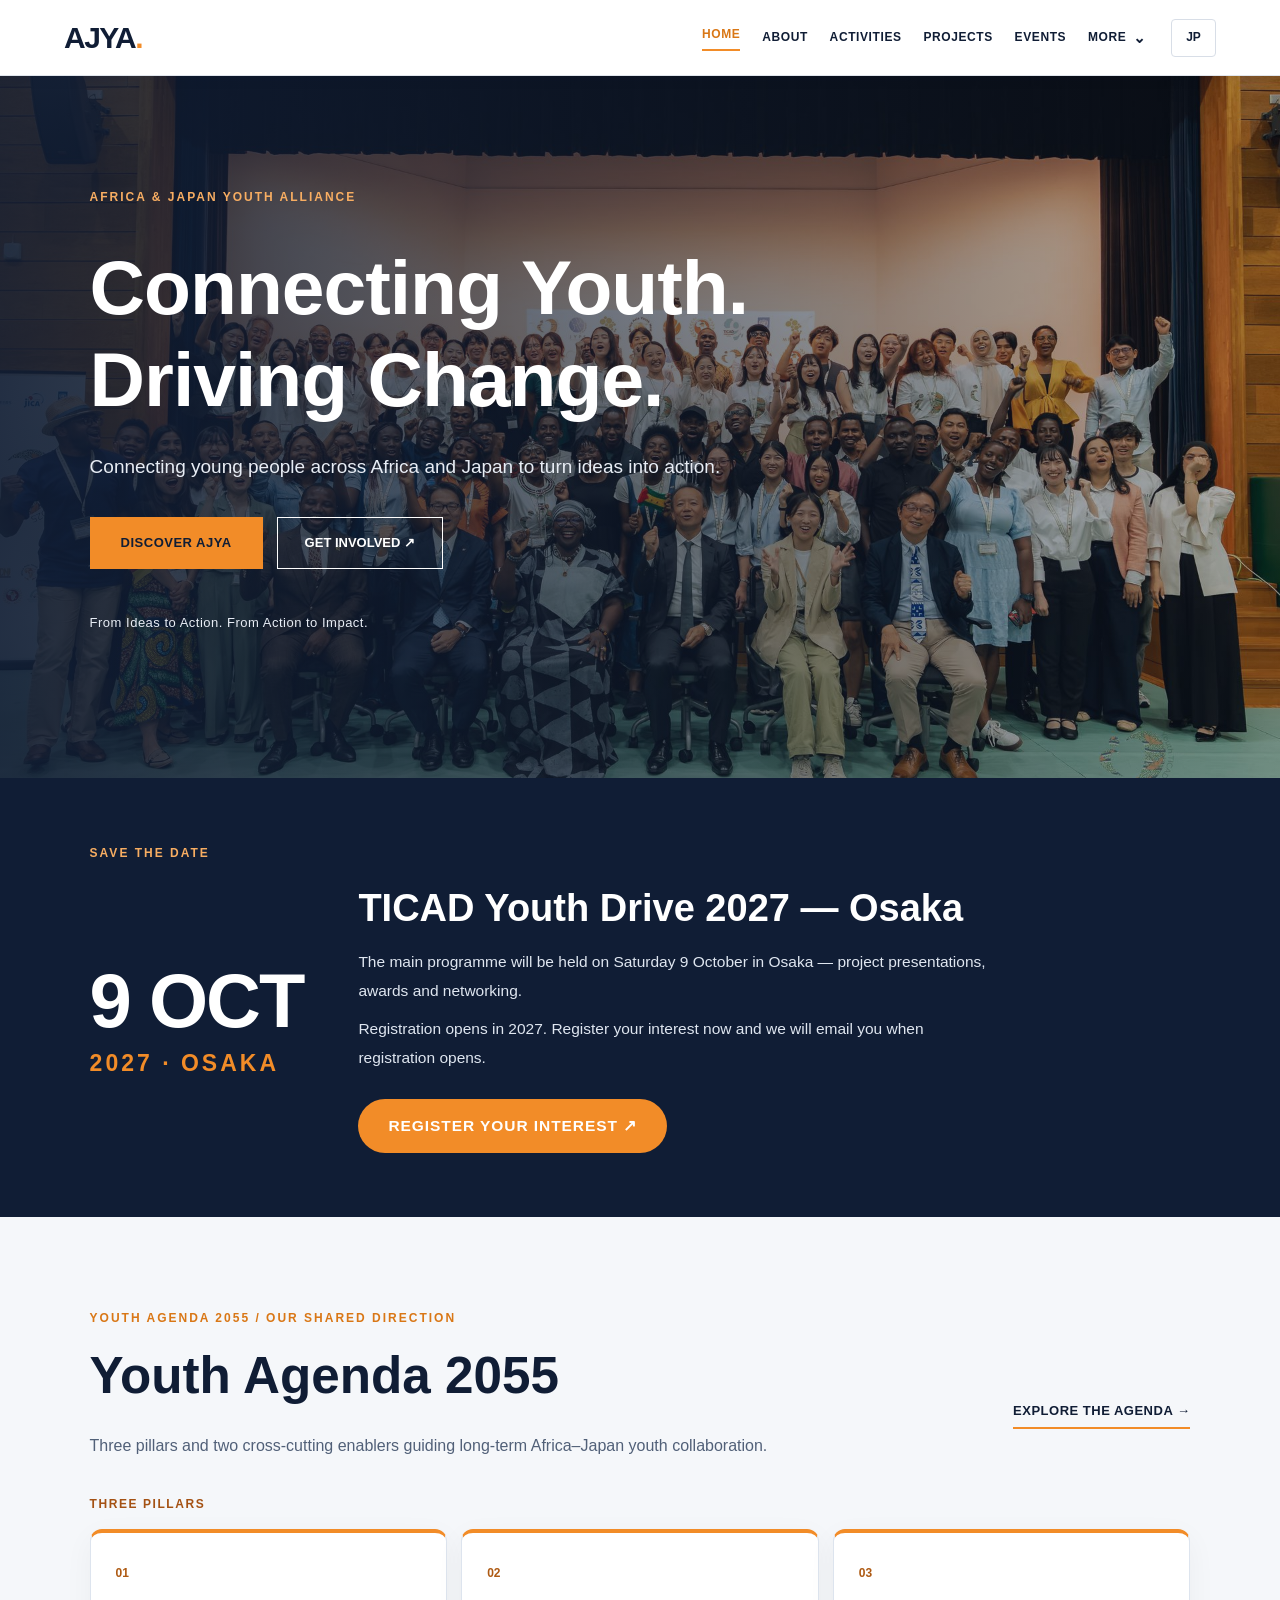
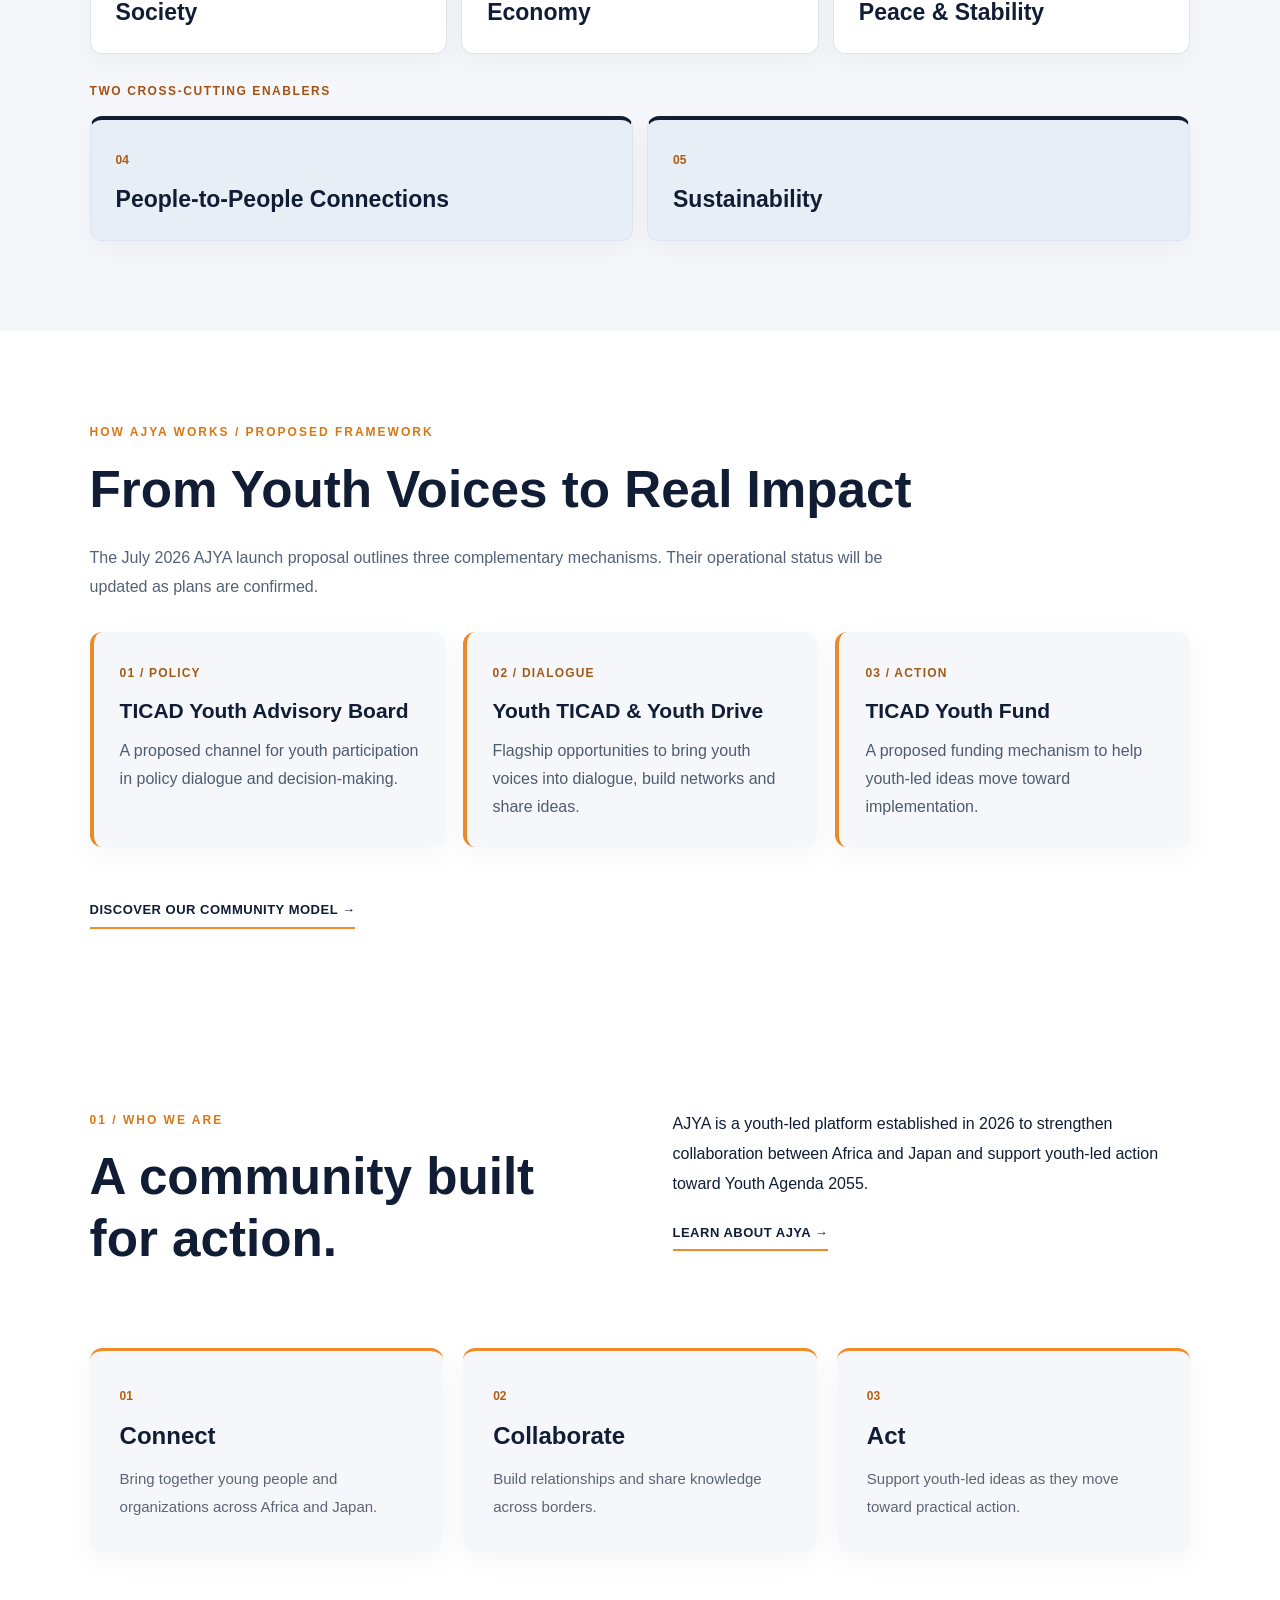
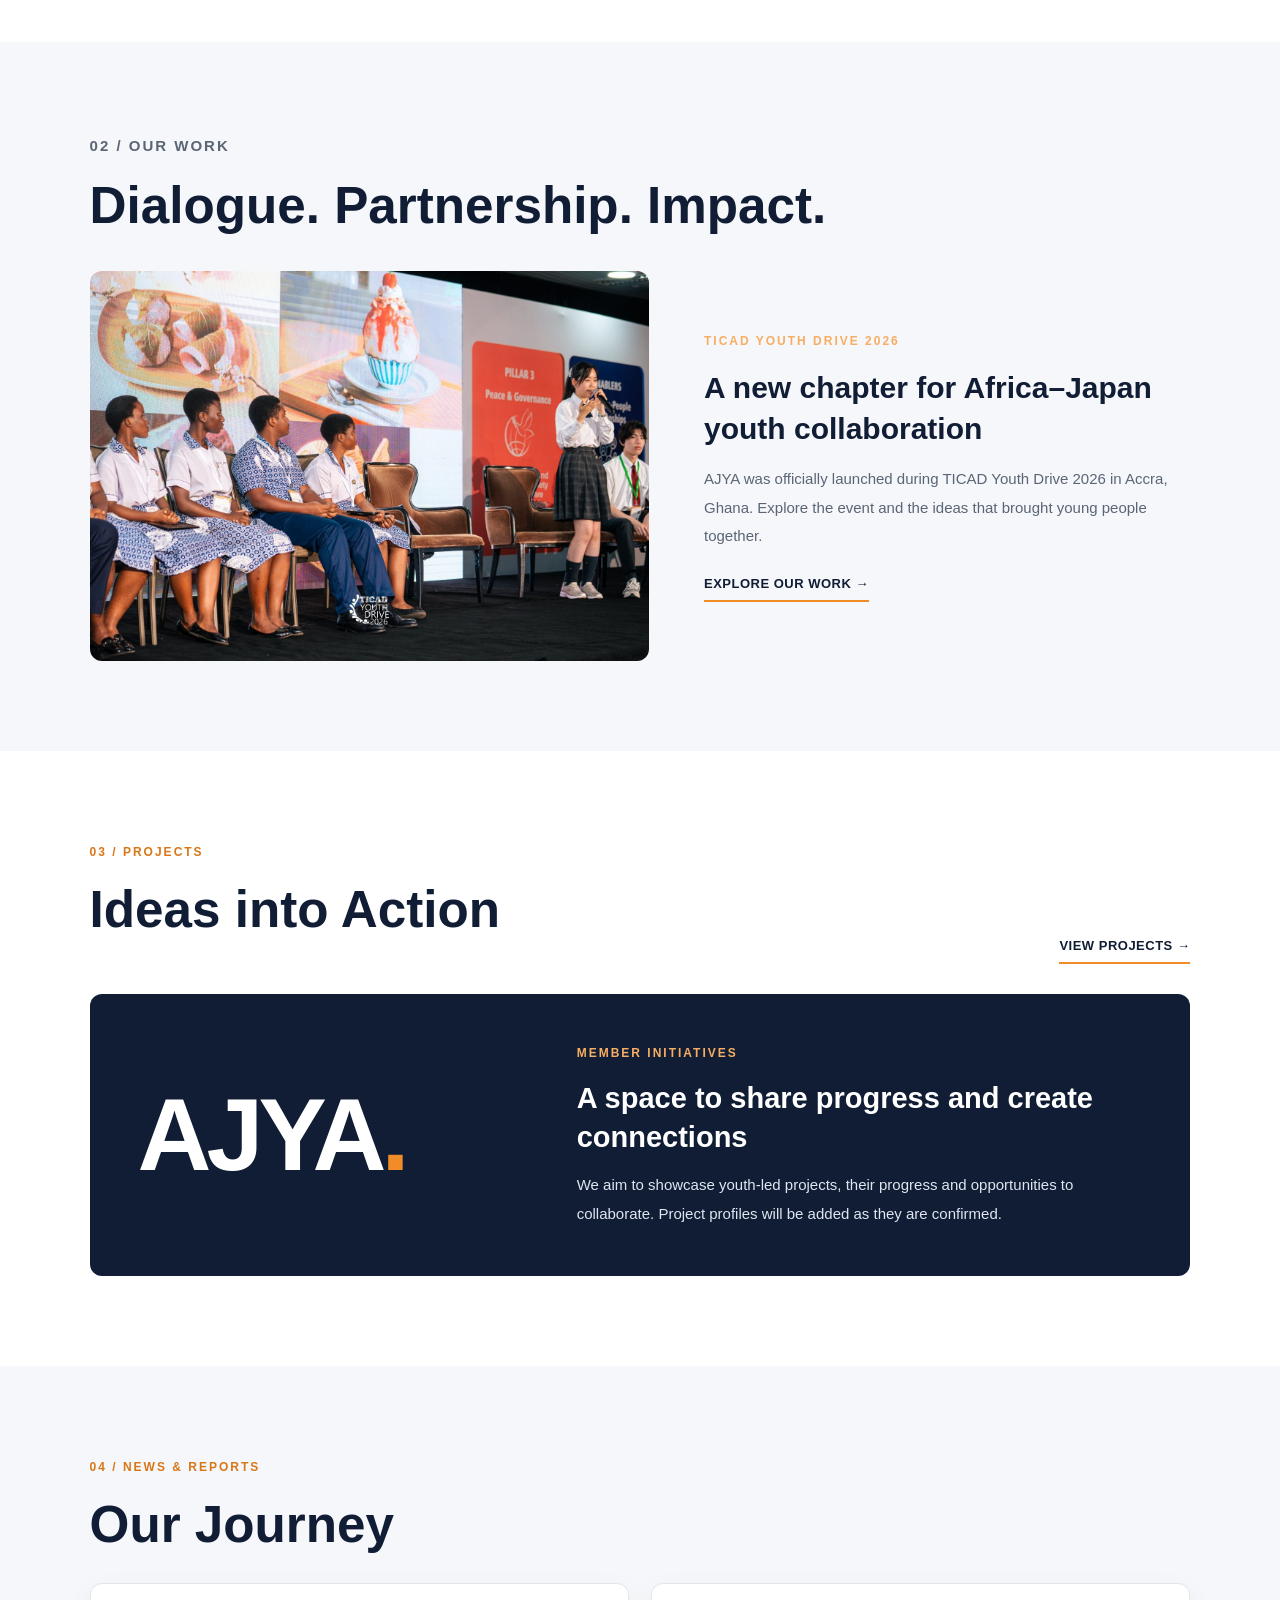
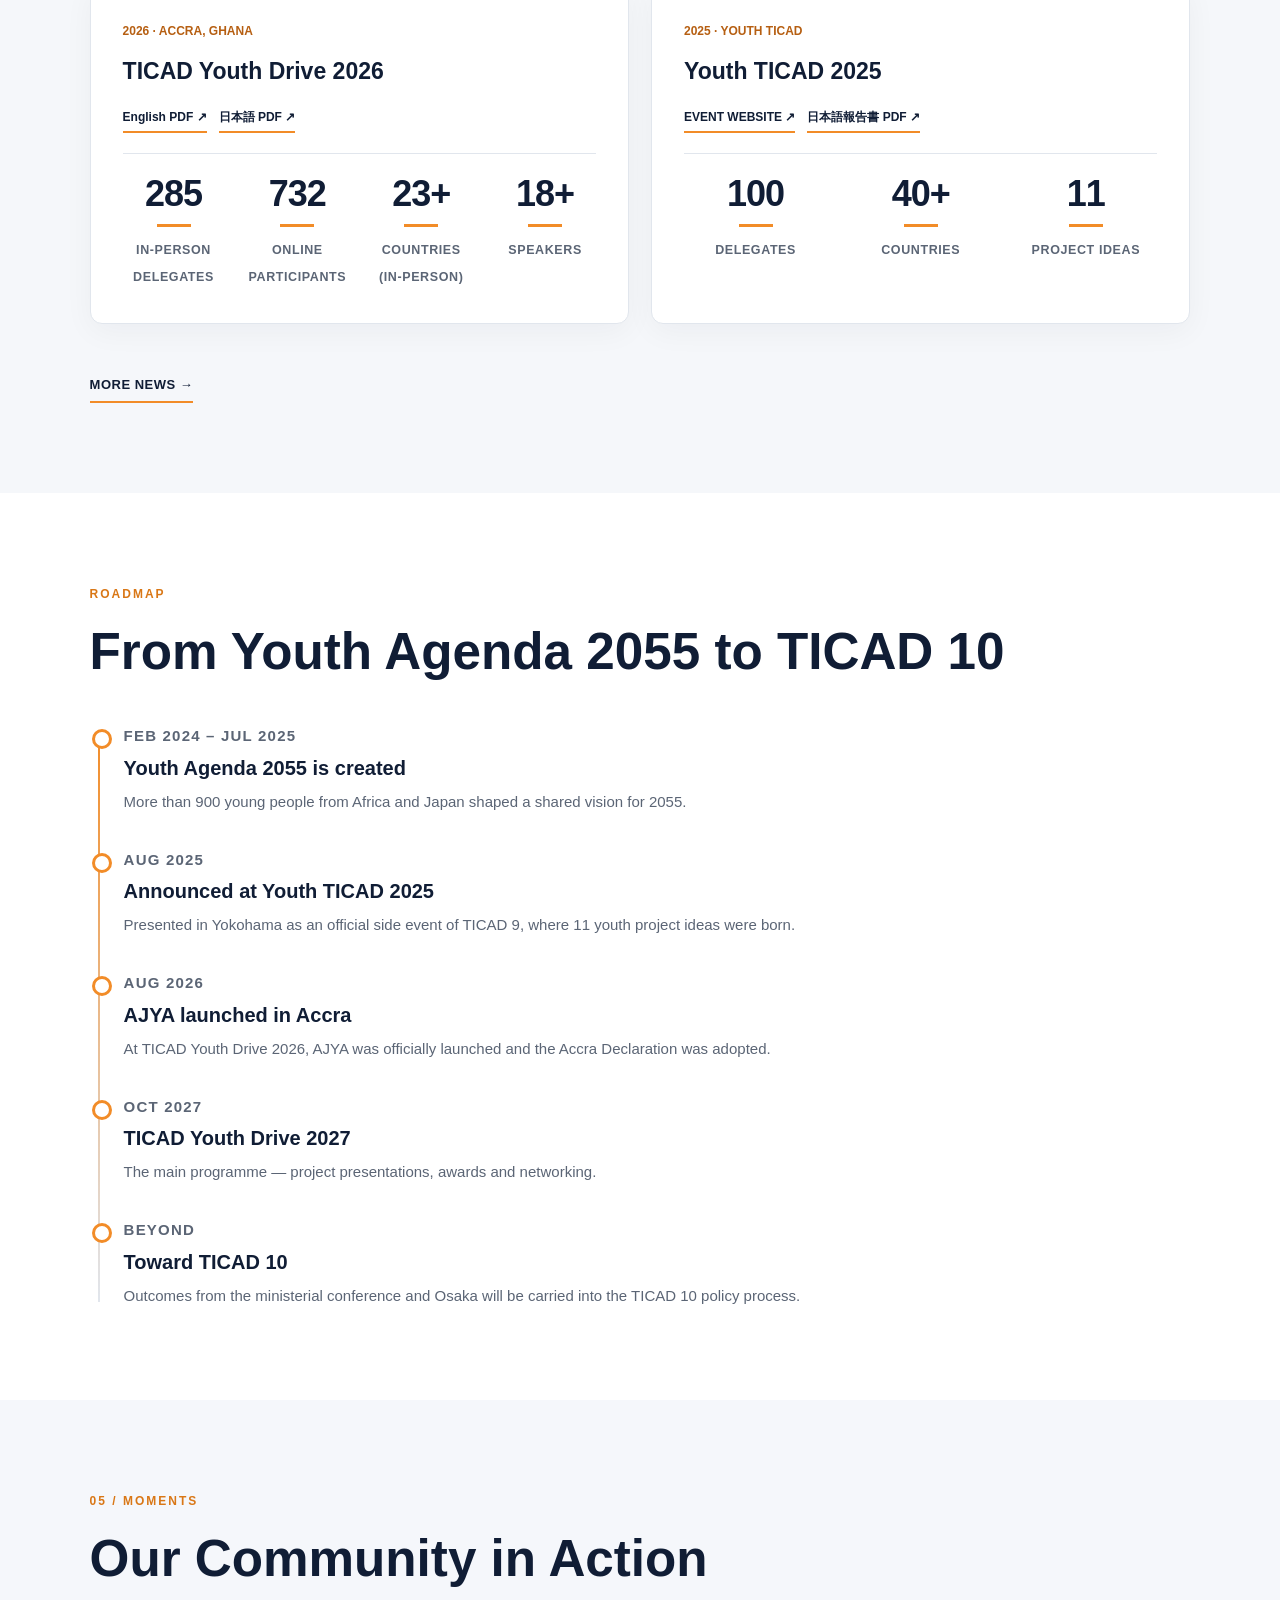
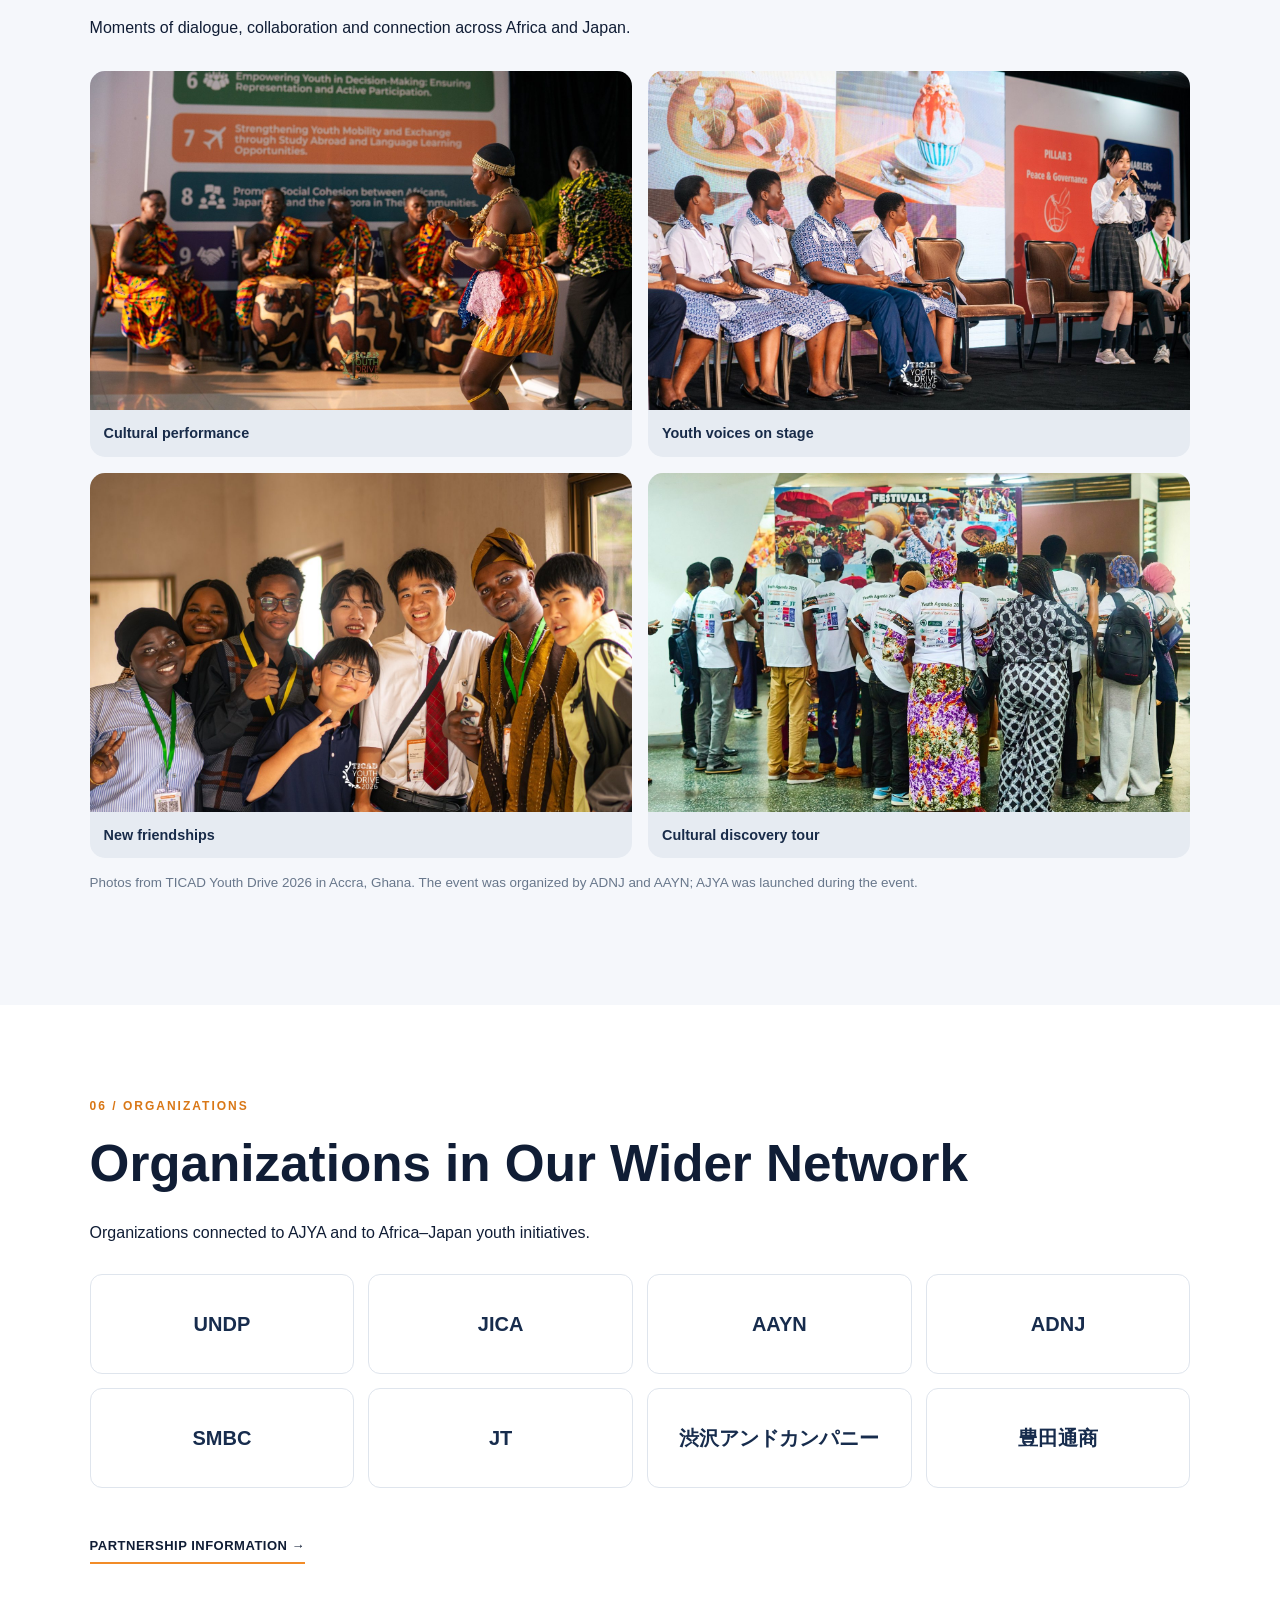
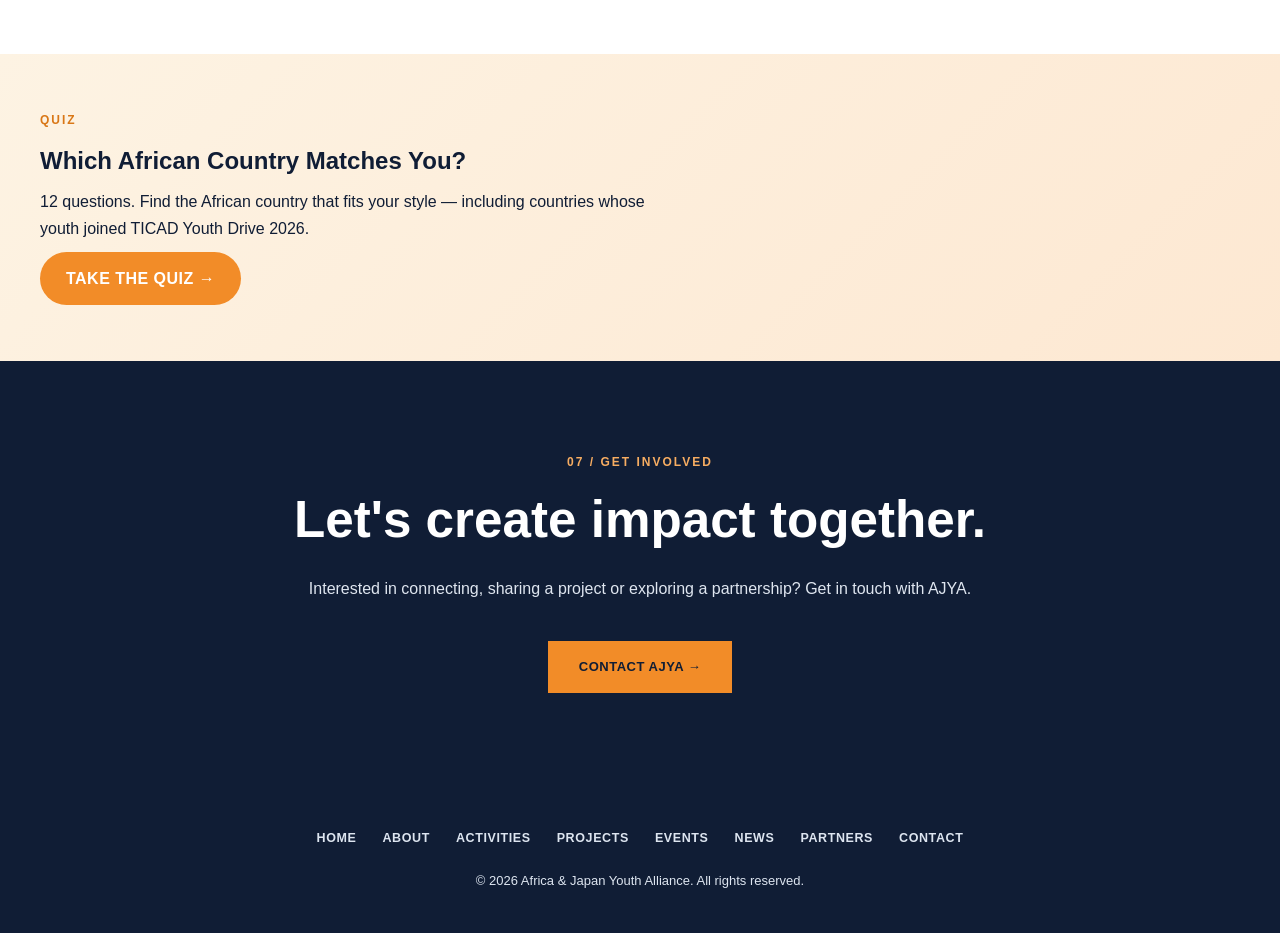
==== commit 7f8aea8b: "Add files via upload" ====
--- a/index.html
+++ b/index.html
@@ -7,7 +7,7 @@
 <section class="section aj-framework-section" id="alliance-framework"><div class="renewal-shell"><p class="section-label" data-en="HOW AJYA WORKS / PROPOSED FRAMEWORK" data-ja="AJYAの仕組み / 構想段階の枠組み">HOW AJYA WORKS / PROPOSED FRAMEWORK</p><h2 data-en="From Youth Voices to Real Impact" data-ja="若者の声を、社会を変える力へ">From Youth Voices to Real Impact</h2><p class="aj-framework-lead" data-en="The July 2026 AJYA launch proposal outlines three complementary mechanisms. Their operational status will be updated as plans are confirmed." data-ja="2026年7月のAJYA設立構想資料では、3つの仕組みを提示しています。実施状況は計画の確定に合わせて更新します。">The July 2026 AJYA launch proposal outlines three complementary mechanisms. Their operational status will be updated as plans are confirmed.</p><div class="aj-framework-grid"><article><span>01 / POLICY</span><h3>TICAD Youth Advisory Board</h3><p data-en="A proposed channel for youth participation in policy dialogue and decision-making." data-ja="若者が政策対話や意思決定に参加するための仕組みを構想しています。">A proposed channel for youth participation in policy dialogue and decision-making.</p></article><article><span>02 / DIALOGUE</span><h3>Youth TICAD &amp; Youth Drive</h3><p data-en="Flagship opportunities to bring youth voices into dialogue, build networks and share ideas." data-ja="若者の声を届け、ネットワークを築き、アイデアを共有する主要な交流の場です。">Flagship opportunities to bring youth voices into dialogue, build networks and share ideas.</p></article><article><span>03 / ACTION</span><h3>TICAD Youth Fund</h3><p data-en="A proposed funding mechanism to help youth-led ideas move toward implementation." data-ja="若者主体のアイデアを実装へつなぐための資金支援の仕組みを構想しています。">A proposed funding mechanism to help youth-led ideas move toward implementation.</p></article></div><a class="renewal-text-link" data-en="DISCOVER OUR COMMUNITY MODEL →" data-ja="コミュニティの仕組みを見る →" href="about.html#community-model">DISCOVER OUR COMMUNITY MODEL →</a></div></section><section class="section renewal-intro" id="about"><div class="renewal-shell renewal-split"><div><p class="section-label" data-en="01 / WHO WE ARE" data-ja="01 / AJYAについて">01 / WHO WE ARE</p><h2 data-en="A community built for action." data-ja="つながりを、行動へ。">A community built for action.</h2></div><div><p data-en="AJYA is a youth-led platform established in 2026 to strengthen collaboration between Africa and Japan and support youth-led action toward Youth Agenda 2055." data-ja="AJYA（日アフリカユース連合）は、アフリカと日本の若者の協働を促進し、Youth Agenda 2055に向けた行動を支えるため、2026年に発足した若者主体のプラットフォームです。">AJYA is a youth-led platform established in 2026 to strengthen collaboration between Africa and Japan and support youth-led action toward Youth Agenda 2055.</p><a class="renewal-text-link" data-en="LEARN ABOUT AJYA →" data-ja="AJYAについて詳しく →" href="about.html">LEARN ABOUT AJYA →</a></div></div><div class="renewal-shell renewal-three"><article class="renewal-value"><span>01</span><h3 data-en="Connect" data-ja="つながる">Connect</h3><p data-en="Bring together young people and organizations across Africa and Japan." data-ja="アフリカと日本の若者や団体をつなぎます。">Bring together young people and organizations across Africa and Japan.</p></article><article class="renewal-value"><span>02</span><h3 data-en="Collaborate" data-ja="協働する">Collaborate</h3><p data-en="Build relationships and share knowledge across borders." data-ja="国境を越えた協働と知識共有を促進します。">Build relationships and share knowledge across borders.</p></article><article class="renewal-value"><span>03</span><h3 data-en="Act" data-ja="行動する">Act</h3><p data-en="Support youth-led ideas as they move toward practical action." data-ja="若者のアイデアを具体的な行動につなげます。">Support youth-led ideas as they move toward practical action.</p></article></div></section>
 <section class="section renewal-feature" id="activities"><div class="renewal-shell"><p class="section-label" data-en="02 / OUR WORK" data-ja="02 / 活動紹介">02 / OUR WORK</p><h2 data-en="Dialogue. Partnership. Impact." data-ja="対話から協働、そして成果へ。">Dialogue. Partnership. Impact.</h2><div class="renewal-feature-grid"><img alt="TICAD Youth Drive participants" loading="lazy" src="images/youth-dialogue.jpg"/><div><p class="renewal-kicker">TICAD YOUTH DRIVE 2026</p><h3 data-en="A new chapter for Africa–Japan youth collaboration" data-ja="日アフリカの若者の協働に向けた新たな一歩">A new chapter for Africa–Japan youth collaboration</h3><p data-en="AJYA was officially launched during TICAD Youth Drive 2026 in Accra, Ghana. Explore the event and the ideas that brought young people together." data-ja="AJYAは、ガーナ・アクラで開催されたTICAD Youth Drive 2026で正式に発足しました。イベントの記録や若者たちの取り組みをご覧ください。">AJYA was officially launched during TICAD Youth Drive 2026 in Accra, Ghana. Explore the event and the ideas that brought young people together.</p><a class="renewal-text-link" data-en="EXPLORE OUR WORK →" data-ja="活動を見る →" href="activities.html">EXPLORE OUR WORK →</a></div></div></div></section>
 <section class="section renewal-projects" id="projects"><div class="renewal-shell"><div class="renewal-section-head"><div><p class="section-label" data-en="03 / PROJECTS" data-ja="03 / プロジェクト">03 / PROJECTS</p><h2 data-en="Ideas into Action" data-ja="アイデアを、実践へ。">Ideas into Action</h2></div><a class="renewal-text-link" data-en="VIEW PROJECTS →" data-ja="プロジェクトを見る →" href="projects.html">VIEW PROJECTS →</a></div><div class="renewal-project-panel"><div class="renewal-project-mark">AJYA<span>.</span></div><div><p class="renewal-kicker" data-en="MEMBER INITIATIVES" data-ja="メンバーの取り組み">MEMBER INITIATIVES</p><h3 data-en="A space to share progress and create connections" data-ja="進捗を共有し、新しいつながりを生む場所">A space to share progress and create connections</h3><p data-en="We aim to showcase youth-led projects, their progress and opportunities to collaborate. Project profiles will be added as they are confirmed." data-ja="若者主体のプロジェクトや進捗、協働の機会を紹介していきます。掲載内容は確認が取れたものから順次追加します。">We aim to showcase youth-led projects, their progress and opportunities to collaborate. Project profiles will be added as they are confirmed.</p></div></div></div></section>
-<section class="section renewal-updates" id="past-events"><div class="renewal-shell"><p class="section-label" data-en="04 / NEWS &amp; REPORTS" data-ja="04 / ニュース・報告書">04 / NEWS &amp; REPORTS</p><h2 data-en="Our Journey" data-ja="これまでの歩み">Our Journey</h2><div class="renewal-report-grid"><article class="renewal-report"><span>2026 · ACCRA, GHANA</span><h3>TICAD Youth Drive 2026</h3><div class="renewal-report-links"><a href="reports/youth-drive-2026-en.pdf" rel="noopener noreferrer" target="_blank">English PDF ↗</a><a href="reports/youth-drive-2026-ja.pdf" rel="noopener noreferrer" target="_blank">日本語 PDF ↗</a></div><div class="aj-stats aj-stats-in-card"><div class="aj-stat"><strong>285</strong><span data-en="IN-PERSON DELEGATES" data-ja="会場参加者">IN-PERSON DELEGATES</span></div><div class="aj-stat"><strong>732</strong><span data-en="ONLINE PARTICIPANTS" data-ja="オンライン参加者">ONLINE PARTICIPANTS</span></div><div class="aj-stat"><strong>23</strong><span data-en="COUNTRIES (IN-PERSON)" data-ja="参加国（会場参加者）">COUNTRIES (IN-PERSON)</span></div><div class="aj-stat"><strong>18+</strong><span data-en="SPEAKERS" data-ja="登壇者">SPEAKERS</span></div></div></article><article class="renewal-report"><span>2025 · YOUTH TICAD</span><h3>Youth TICAD 2025</h3><div class="renewal-report-links"><a data-en="EVENT WEBSITE ↗" data-ja="イベント公式サイト ↗" href="https://www.youthticad2025.org/" rel="noopener noreferrer" target="_blank">EVENT WEBSITE ↗</a><a href="reports/youth-drive-2025-ja.pdf" rel="noopener noreferrer" target="_blank">日本語報告書 PDF ↗</a></div><div class="aj-stats aj-stats-in-card aj-stats-3"><div class="aj-stat"><strong>100</strong><span data-en="DELEGATES" data-ja="参加者">DELEGATES</span></div><div class="aj-stat"><strong>40+</strong><span data-en="COUNTRIES" data-ja="参加国">COUNTRIES</span></div><div class="aj-stat"><strong>11</strong><span data-en="PROJECT IDEAS" data-ja="プロジェクトアイデア">PROJECT IDEAS</span></div></div></article></div><a class="renewal-text-link" data-en="MORE NEWS →" data-ja="ニュース一覧 →" href="news.html">MORE NEWS →</a></div></section>
+<section class="section renewal-updates" id="past-events"><div class="renewal-shell"><p class="section-label" data-en="04 / NEWS &amp; REPORTS" data-ja="04 / ニュース・報告書">04 / NEWS &amp; REPORTS</p><h2 data-en="Our Journey" data-ja="これまでの歩み">Our Journey</h2><div class="renewal-report-grid"><article class="renewal-report"><span>2026 · ACCRA, GHANA</span><h3>TICAD Youth Drive 2026</h3><div class="renewal-report-links"><a href="reports/youth-drive-2026-en.pdf" rel="noopener noreferrer" target="_blank">English PDF ↗</a><a href="reports/youth-drive-2026-ja.pdf" rel="noopener noreferrer" target="_blank">日本語 PDF ↗</a></div><div class="aj-stats aj-stats-in-card"><div class="aj-stat"><strong>285</strong><span data-en="IN-PERSON DELEGATES" data-ja="会場参加者">IN-PERSON DELEGATES</span></div><div class="aj-stat"><strong>732</strong><span data-en="ONLINE PARTICIPANTS" data-ja="オンライン参加者">ONLINE PARTICIPANTS</span></div><div class="aj-stat"><strong>23+</strong><span data-en="COUNTRIES (IN-PERSON)" data-ja="参加国（会場参加者）">COUNTRIES (IN-PERSON)</span></div><div class="aj-stat"><strong>18+</strong><span data-en="SPEAKERS" data-ja="登壇者">SPEAKERS</span></div></div></article><article class="renewal-report"><span>2025 · YOUTH TICAD</span><h3>Youth TICAD 2025</h3><div class="renewal-report-links"><a data-en="EVENT WEBSITE ↗" data-ja="イベント公式サイト ↗" href="https://www.youthticad2025.org/" rel="noopener noreferrer" target="_blank">EVENT WEBSITE ↗</a><a href="reports/youth-drive-2025-ja.pdf" rel="noopener noreferrer" target="_blank">日本語報告書 PDF ↗</a></div><div class="aj-stats aj-stats-in-card aj-stats-3"><div class="aj-stat"><strong>100</strong><span data-en="DELEGATES" data-ja="参加者">DELEGATES</span></div><div class="aj-stat"><strong>40+</strong><span data-en="COUNTRIES" data-ja="参加国">COUNTRIES</span></div><div class="aj-stat"><strong>11</strong><span data-en="PROJECT IDEAS" data-ja="プロジェクトアイデア">PROJECT IDEAS</span></div></div></article></div><a class="renewal-text-link" data-en="MORE NEWS →" data-ja="ニュース一覧 →" href="news.html">MORE NEWS →</a></div></section>
 <section class="section aj-roadmap-section" id="roadmap"><div class="renewal-shell"><p class="section-label" data-en="ROADMAP" data-ja="ロードマップ">ROADMAP</p><h2 data-en="From Youth Agenda 2055 to TICAD 10" data-ja="Youth Agenda 2055からTICAD 10へ">From Youth Agenda 2055 to TICAD 10</h2><div class="aj-timeline"><div class="aj-timeline-item"><p class="aj-timeline-date" data-en="FEB 2024 – JUL 2025" data-ja="2024年2月〜2025年7月">FEB 2024 – JUL 2025</p><h3 data-en="Youth Agenda 2055 is created" data-ja="Youth Agenda 2055を策定">Youth Agenda 2055 is created</h3><p data-en="More than 900 young people from Africa and Japan shaped a shared vision for 2055." data-ja="アフリカと日本の若者900名以上が参加し、2055年に向けた共通ビジョンをまとめました。">More than 900 young people from Africa and Japan shaped a shared vision for 2055.</p></div><div class="aj-timeline-item"><p class="aj-timeline-date" data-en="AUG 2025" data-ja="2025年8月">AUG 2025</p><h3 data-en="Announced at Youth TICAD 2025" data-ja="Youth TICAD 2025で正式発表">Announced at Youth TICAD 2025</h3><p data-en="Presented in Yokohama as an official side event of TICAD 9, where 11 youth project ideas were born." data-ja="横浜でTICAD9公式サイドイベントとして発表。11のプロジェクトアイデアが生まれました。">Presented in Yokohama as an official side event of TICAD 9, where 11 youth project ideas were born.</p></div><div class="aj-timeline-item"><p class="aj-timeline-date" data-en="AUG 2026" data-ja="2026年8月">AUG 2026</p><h3 data-en="AJYA launched in Accra" data-ja="アクラでAJYAが正式発足">AJYA launched in Accra</h3><p data-en="At TICAD Youth Drive 2026, AJYA was officially launched and the Accra Declaration was adopted." data-ja="TICAD Youth Drive 2026でAJYAが正式に発足し、アクラ宣言が採択されました。">At TICAD Youth Drive 2026, AJYA was officially launched and the Accra Declaration was adopted.</p></div><div class="aj-timeline-item"><p class="aj-timeline-date" data-en="OCT 2027" data-ja="2027年10月">OCT 2027</p><h3 data-en="TICAD Youth Drive 2027" data-ja="TICAD Youth Drive 2027">TICAD Youth Drive 2027</h3><p data-en="The main programme — project presentations, awards and networking." data-ja="メインプログラム（プロジェクト発表・表彰・交流）を開催します。">The main programme — project presentations, awards and networking.</p></div><div class="aj-timeline-item"><p class="aj-timeline-date" data-en="BEYOND" data-ja="その先">BEYOND</p><h3 data-en="Toward TICAD 10" data-ja="TICAD 10へ">Toward TICAD 10</h3><p data-en="Outcomes from the ministerial conference and Osaka will be carried into the TICAD 10 policy process." data-ja="閣僚会合と大阪大会の成果を、TICAD 10の政策文書につなげていきます。">Outcomes from the ministerial conference and Osaka will be carried into the TICAD 10 policy process.</p></div></div></div></section>
 <section class="section aj-gallery-section" id="gallery"><div class="renewal-shell"><p class="section-label" data-en="05 / MOMENTS" data-ja="05 / 活動の様子">05 / MOMENTS</p><div class="renewal-section-head"><div><h2 data-en="Our Community in Action" data-ja="写真で見る私たちの活動">Our Community in Action</h2><p data-en="Moments of dialogue, collaboration and connection across Africa and Japan." data-ja="アフリカと日本をつなぐ対話・協働・交流の様子をご紹介します。">Moments of dialogue, collaboration and connection across Africa and Japan.</p></div></div><div class="aj-photo-grid"><figure class="aj-photo"><img alt="Cultural performance — TICAD Youth Drive 2026" loading="lazy" src="images/cultural-performance.jpg"/><figcaption data-en="Cultural performance" data-ja="文化交流・パフォーマンス">Cultural performance</figcaption></figure><figure class="aj-photo"><img alt="Youth voices on stage — TICAD Youth Drive 2026" loading="lazy" src="images/youth-dialogue.jpg"/><figcaption data-en="Youth voices on stage" data-ja="高校生による対話">Youth voices on stage</figcaption></figure><figure class="aj-photo"><img alt="New friendships — TICAD Youth Drive 2026" loading="lazy" src="images/new-friendships.jpg"/><figcaption data-en="New friendships" data-ja="国境を越えた友情">New friendships</figcaption></figure><figure class="aj-photo"><img alt="Cultural discovery tour — TICAD Youth Drive 2026" loading="lazy" src="images/cultural-tour.jpg"/><figcaption data-en="Cultural discovery tour" data-ja="文化体験ツアー">Cultural discovery tour</figcaption></figure></div><p class="aj-note" data-en="Photos from TICAD Youth Drive 2026 in Accra, Ghana. The event was organized by ADNJ and AAYN; AJYA was launched during the event." data-ja="ガーナ・アクラで開催されたTICAD Youth Drive 2026の記録です。主催はADNJ・AAYNで、AJYAはイベント中に発足しました。">Photos from TICAD Youth Drive 2026 in Accra, Ghana. The event was organized by ADNJ and AAYN; AJYA was launched during the event.</p></div></section>
 <section class="section aj-network-section" id="network"><div class="renewal-shell"><p class="section-label" data-en="06 / ORGANIZATIONS" data-ja="06 / 関係団体・企業">06 / ORGANIZATIONS</p><h2 data-en="Organizations in Our Wider Network" data-ja="関連団体・企業の紹介">Organizations in Our Wider Network</h2><p data-en="Organizations connected to AJYA and to Africa–Japan youth initiatives." data-ja="AJYAおよびアフリカと日本の若者の取り組みに関わる団体・企業です。">Organizations connected to AJYA and to Africa–Japan youth initiatives.</p><div class="aj-logo-grid"><div class="aj-logo-tile"><img alt="UNDP logo" data-logo="1" loading="lazy" src="logos/undp.png"/><span>UNDP</span></div><div class="aj-logo-tile"><img alt="JICA logo" data-logo="1" loading="lazy" src="logos/jica.png"/><span>JICA</span></div><div class="aj-logo-tile"><img alt="AAYN logo" data-logo="1" loading="lazy" src="logos/aayn.png"/><span>AAYN</span></div><div class="aj-logo-tile"><img alt="ADNJ logo" data-logo="1" loading="lazy" src="logos/adnj.png"/><span>ADNJ</span></div><div class="aj-logo-tile"><img alt="SMBC logo" data-logo="1" loading="lazy" src="logos/smbc.png"/><span>SMBC</span></div><div class="aj-logo-tile"><img alt="JT logo" data-logo="1" loading="lazy" src="logos/jt.png"/><span>JT</span></div><div class="aj-logo-tile"><img alt="渋沢アンドカンパニー logo" data-logo="1" loading="lazy" src="logos/shibusawa.png"/><span>渋沢アンドカンパニー</span></div><div class="aj-logo-tile"><img alt="豊田通商 logo" data-logo="1" loading="lazy" src="logos/toyota-tsusho.png"/><span>豊田通商</span></div></div><a class="renewal-text-link" data-en="PARTNERSHIP INFORMATION →" data-ja="パートナー情報を見る →" href="partners.html">PARTNERSHIP INFORMATION →</a></div></section>
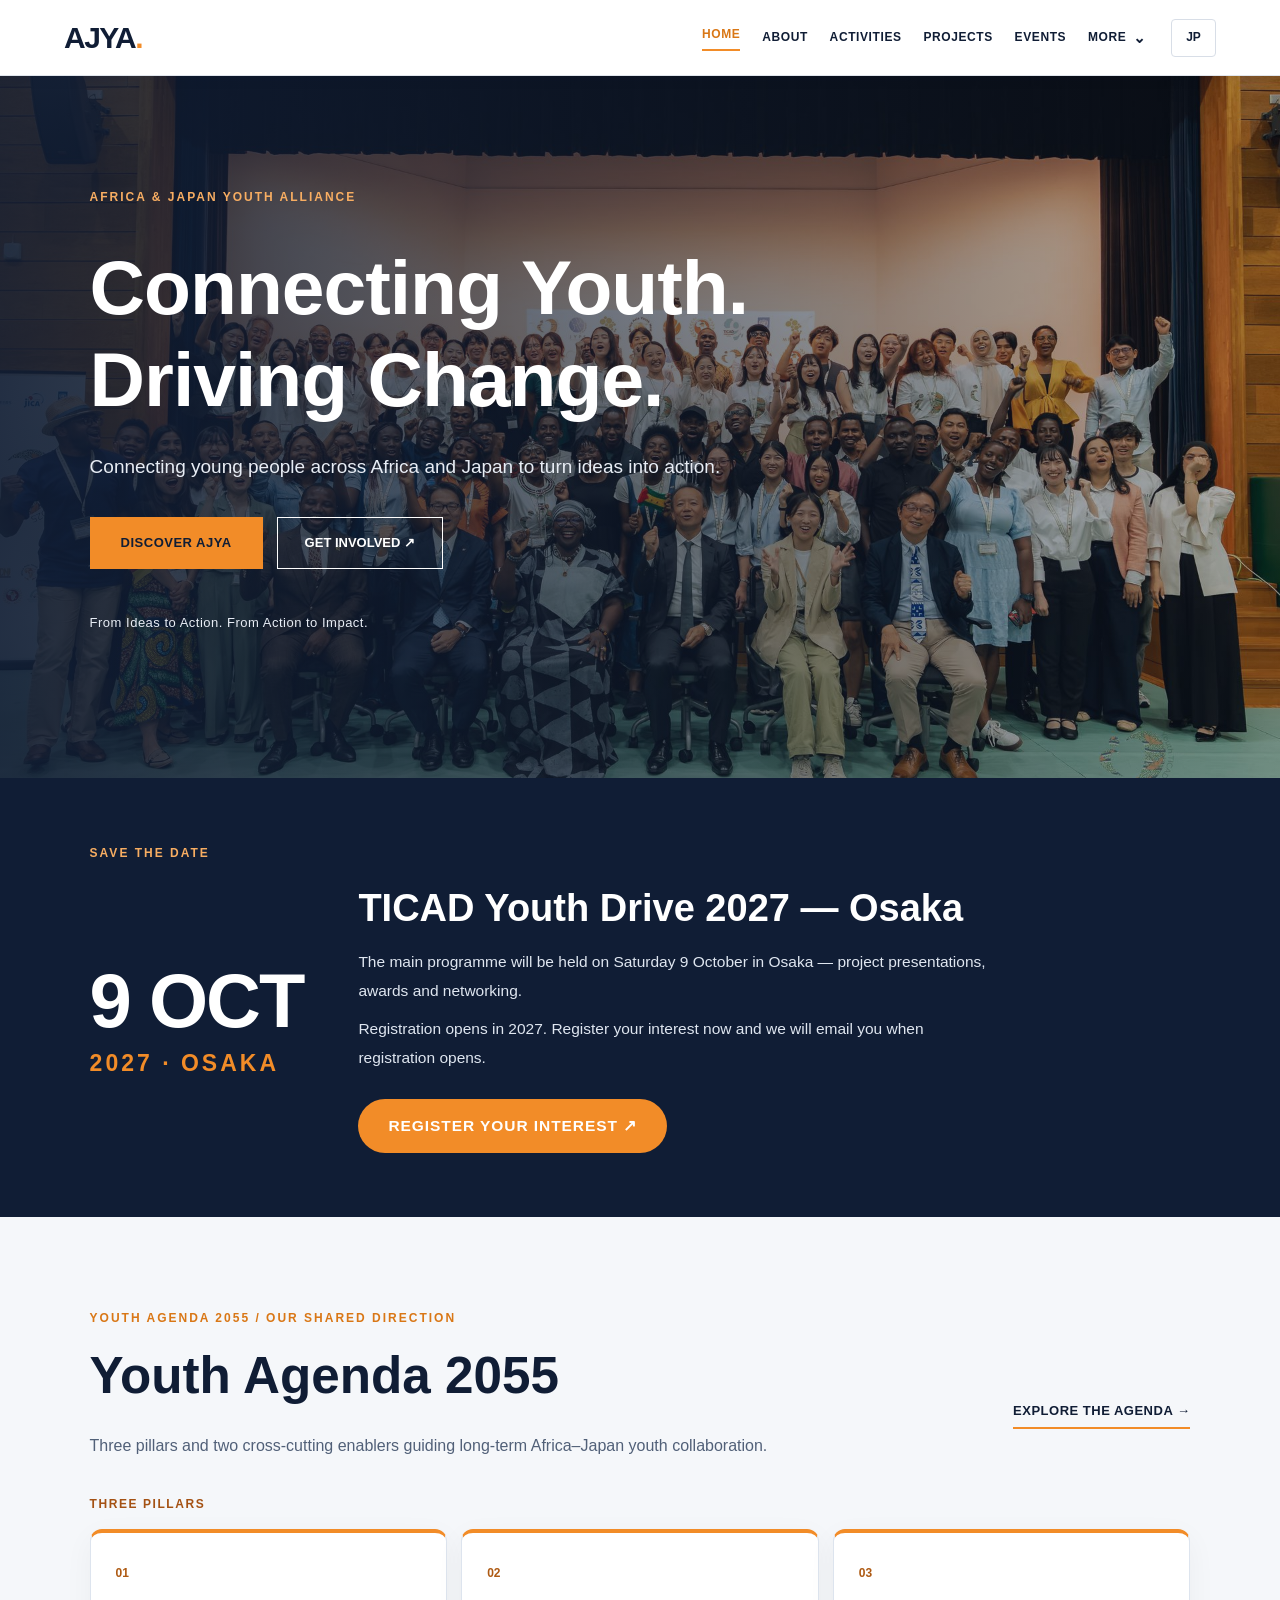
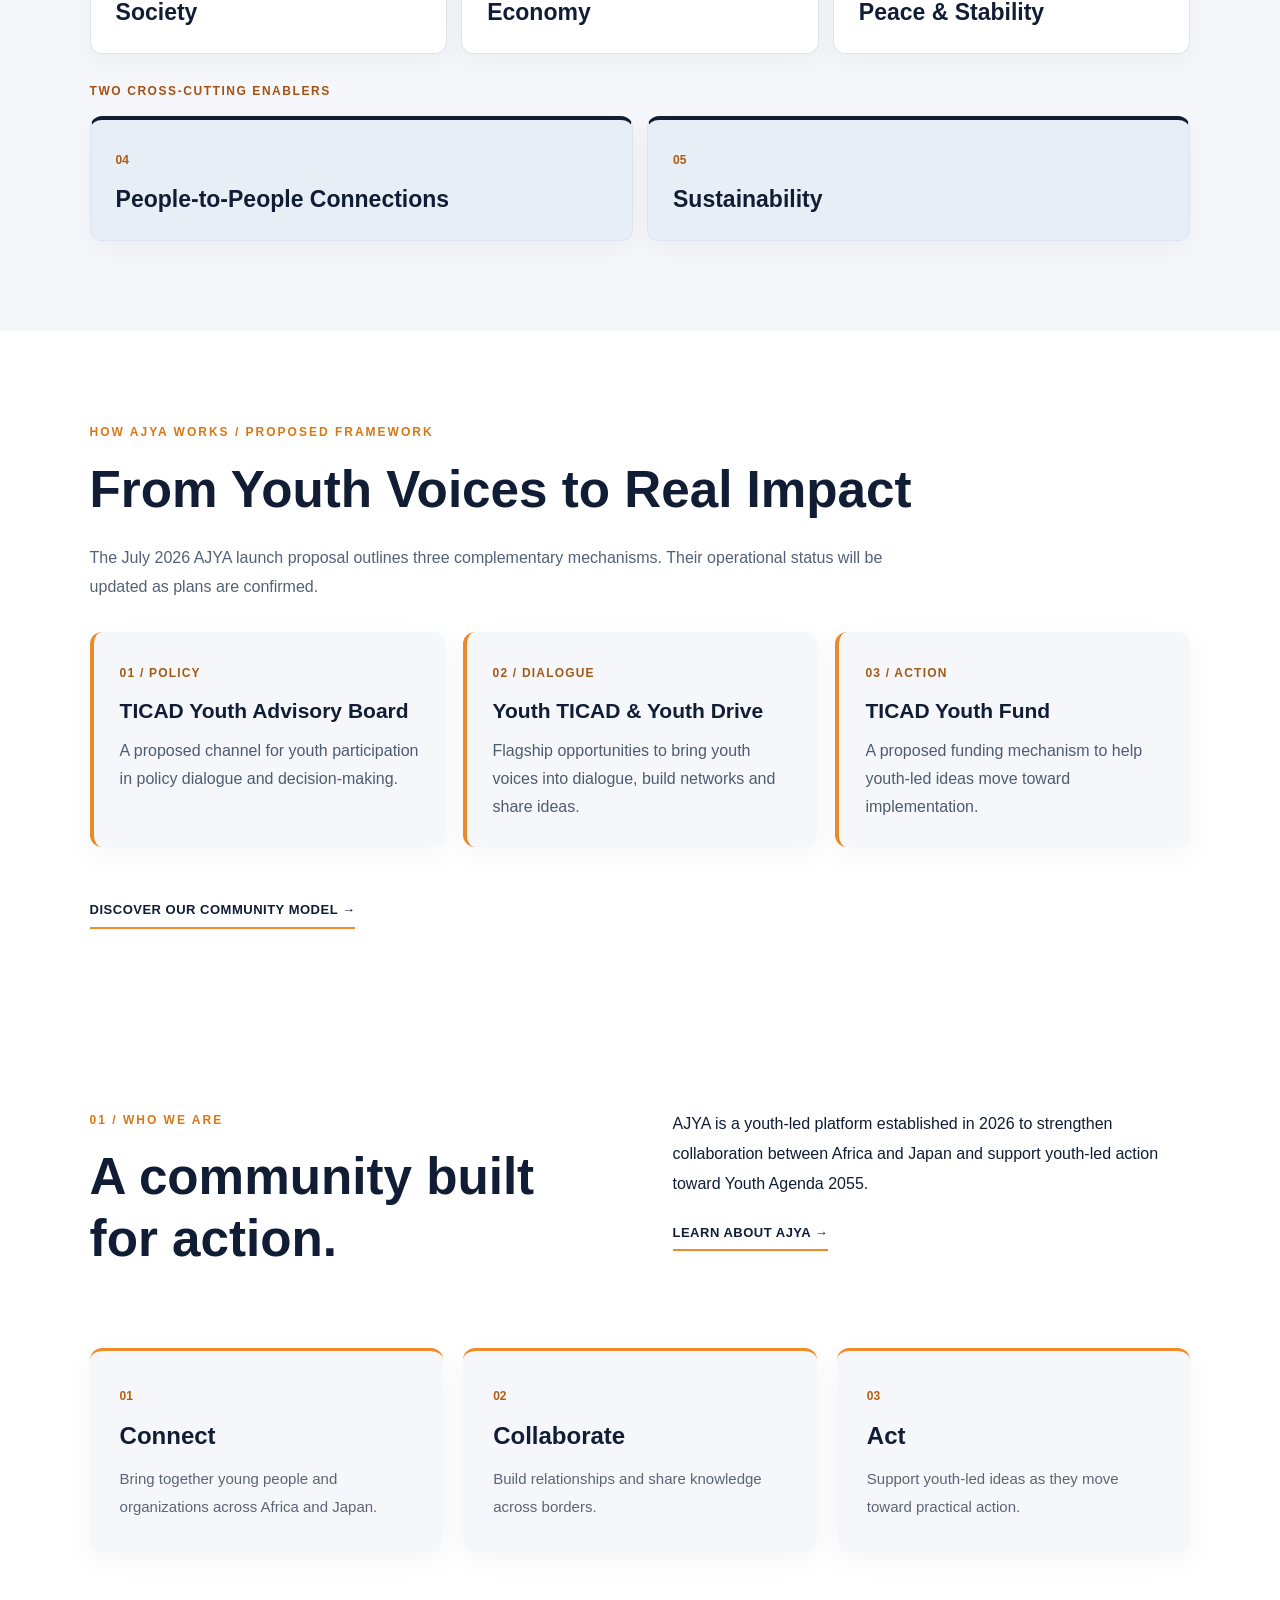
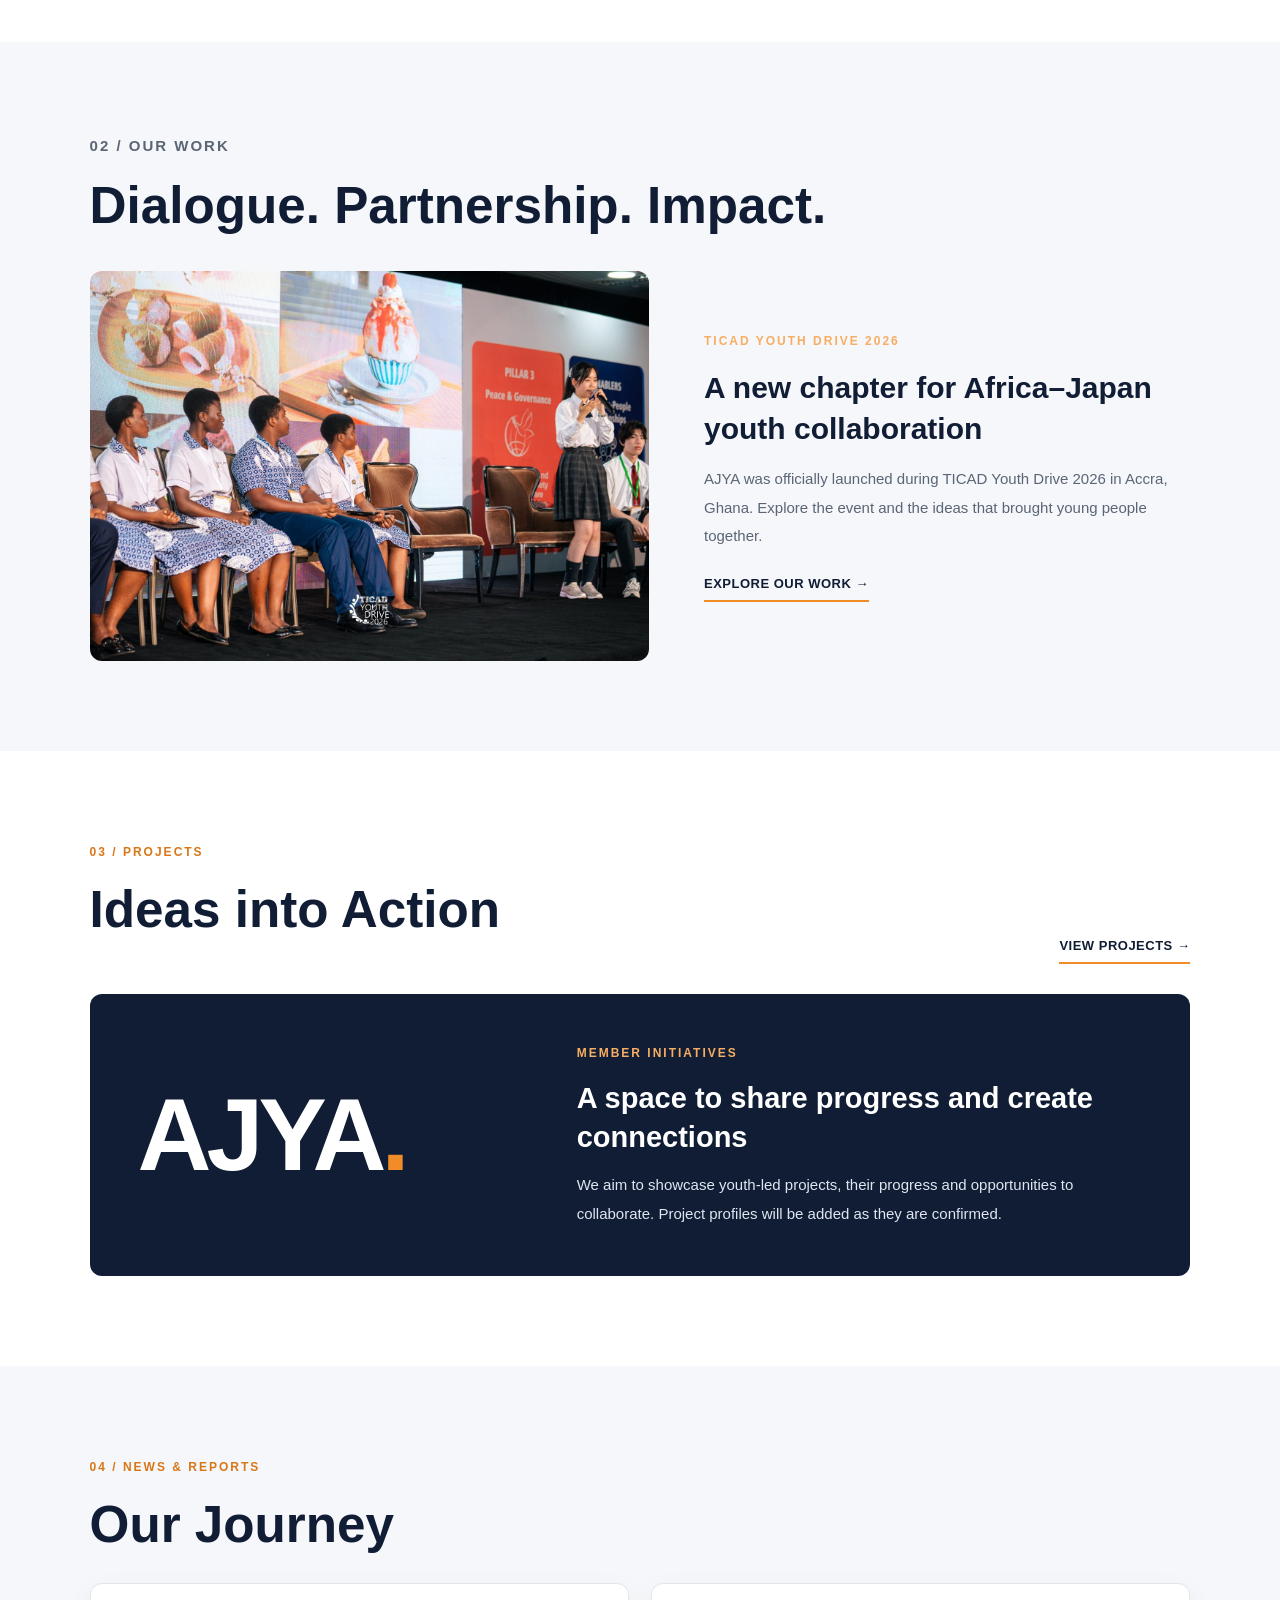
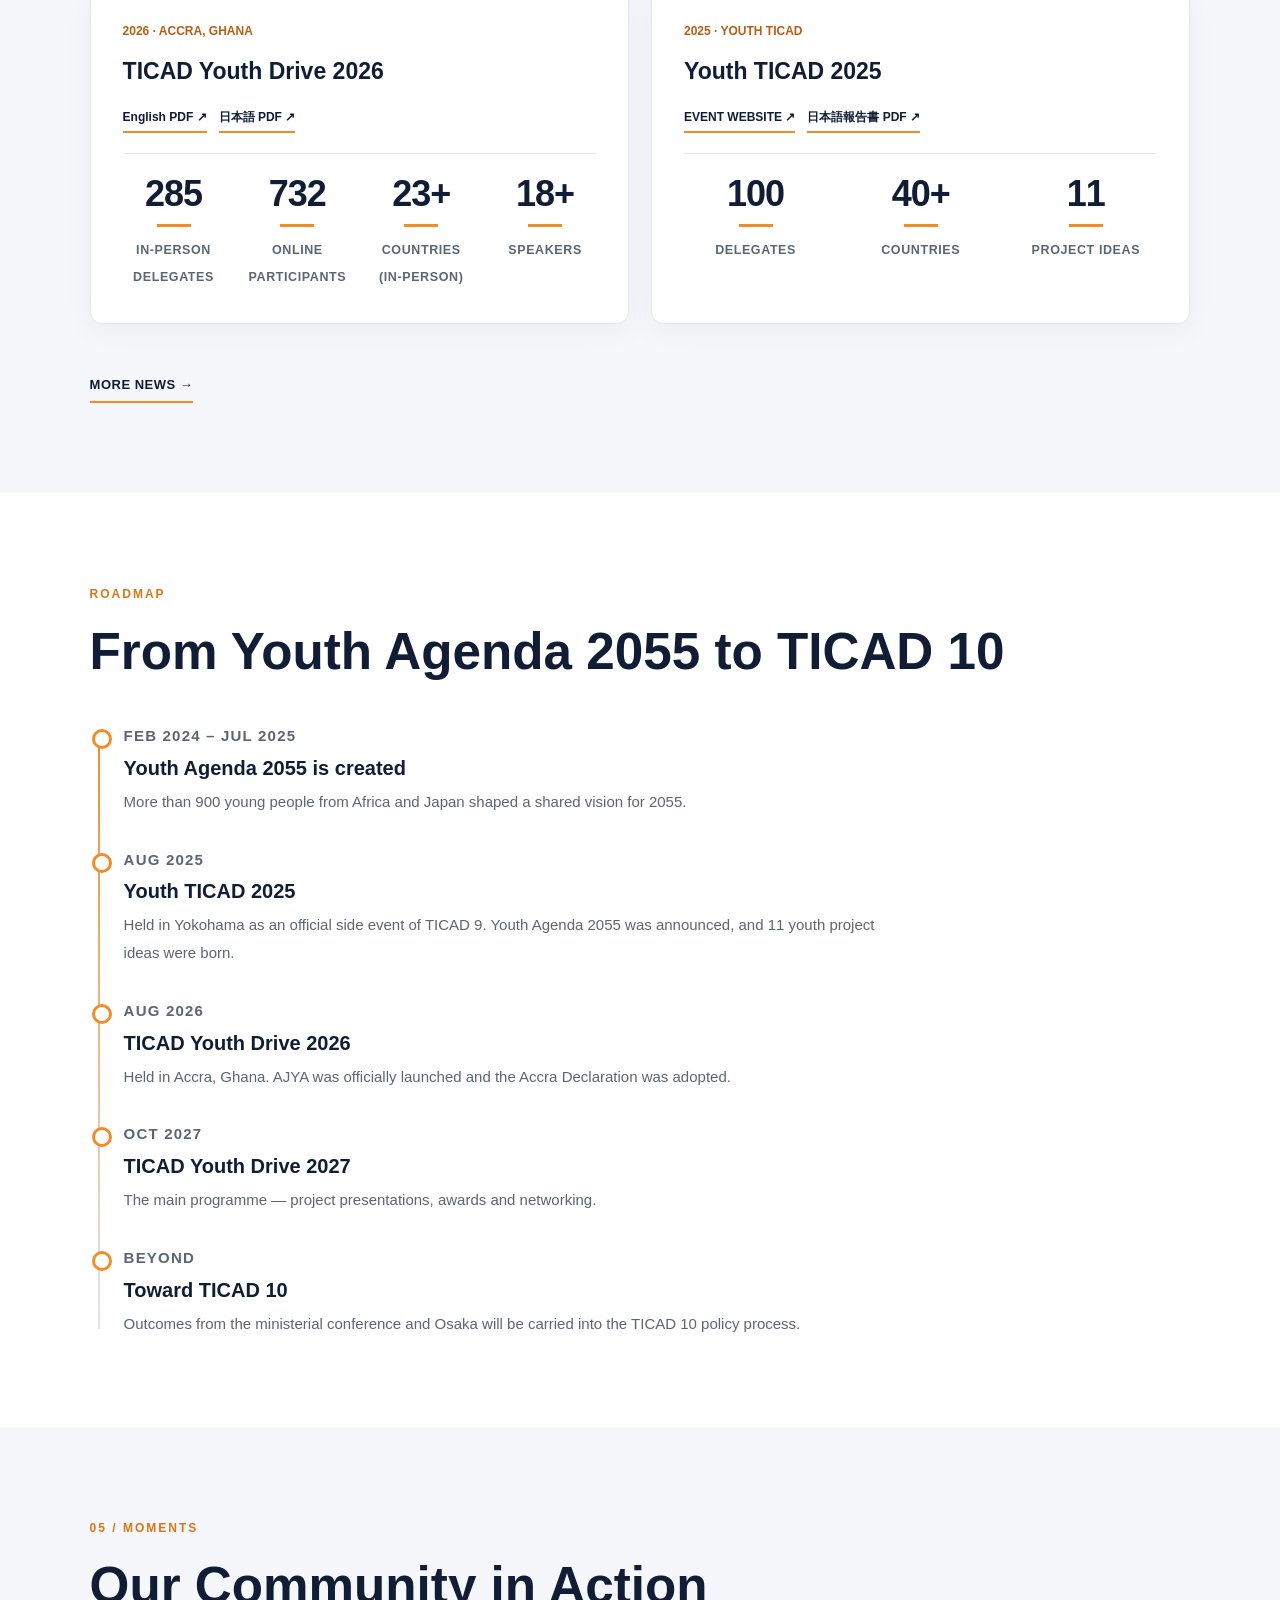
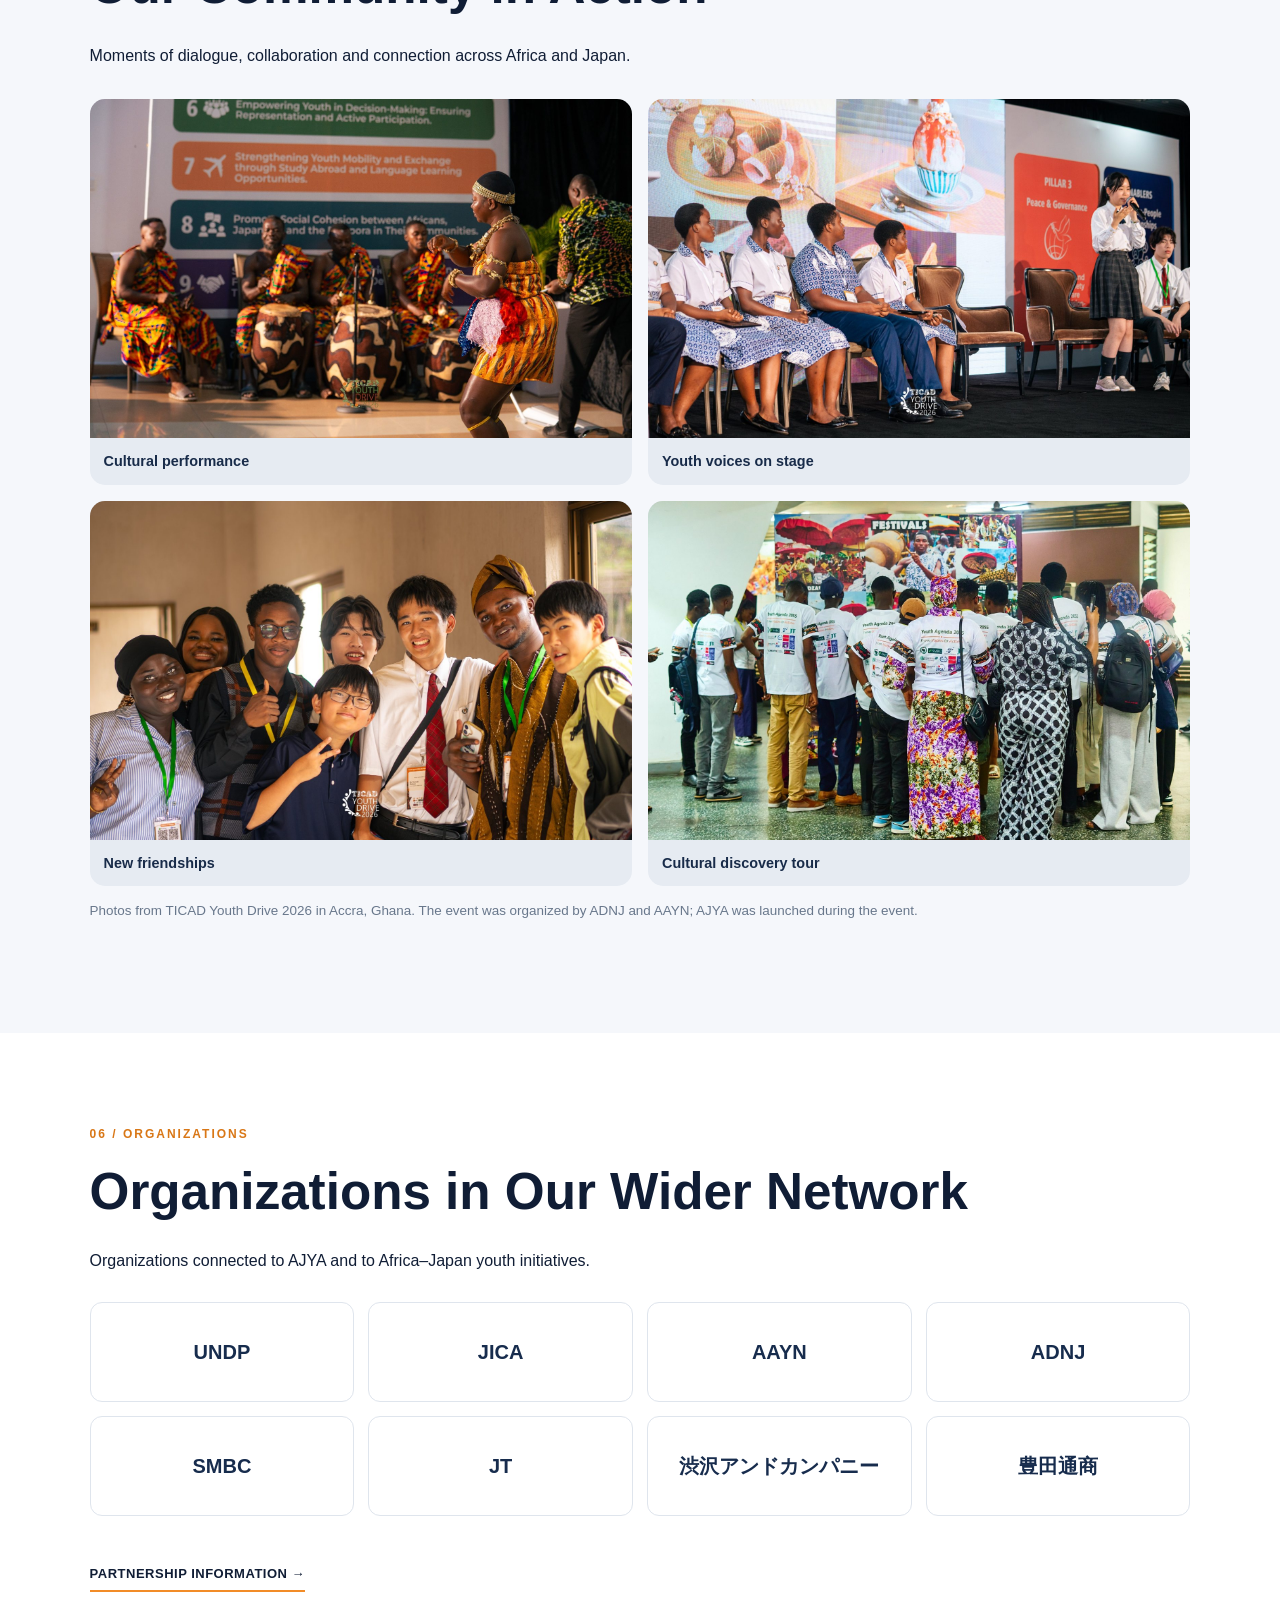
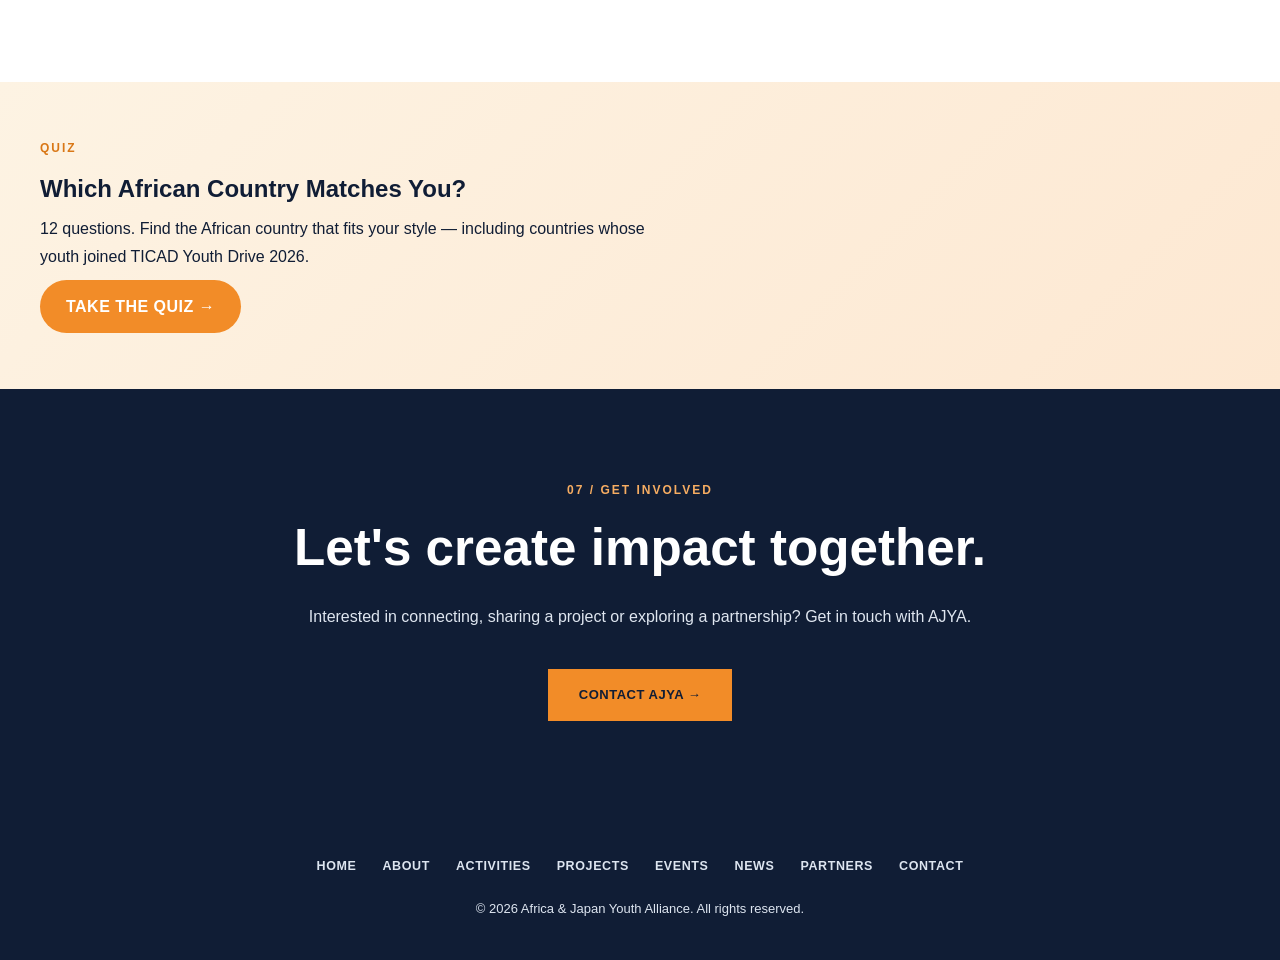
==== commit e129df65: "Reframe roadmap AUG 2025 and AUG 2026 items as Youth TICAD 2025 / TICAD Youth Drive 2026" ====
--- a/index.html
+++ b/index.html
@@ -8,7 +8,7 @@
 <section class="section renewal-feature" id="activities"><div class="renewal-shell"><p class="section-label" data-en="02 / OUR WORK" data-ja="02 / 活動紹介">02 / OUR WORK</p><h2 data-en="Dialogue. Partnership. Impact." data-ja="対話から協働、そして成果へ。">Dialogue. Partnership. Impact.</h2><div class="renewal-feature-grid"><img alt="TICAD Youth Drive participants" loading="lazy" src="images/youth-dialogue.jpg"/><div><p class="renewal-kicker">TICAD YOUTH DRIVE 2026</p><h3 data-en="A new chapter for Africa–Japan youth collaboration" data-ja="日アフリカの若者の協働に向けた新たな一歩">A new chapter for Africa–Japan youth collaboration</h3><p data-en="AJYA was officially launched during TICAD Youth Drive 2026 in Accra, Ghana. Explore the event and the ideas that brought young people together." data-ja="AJYAは、ガーナ・アクラで開催されたTICAD Youth Drive 2026で正式に発足しました。イベントの記録や若者たちの取り組みをご覧ください。">AJYA was officially launched during TICAD Youth Drive 2026 in Accra, Ghana. Explore the event and the ideas that brought young people together.</p><a class="renewal-text-link" data-en="EXPLORE OUR WORK →" data-ja="活動を見る →" href="activities.html">EXPLORE OUR WORK →</a></div></div></div></section>
 <section class="section renewal-projects" id="projects"><div class="renewal-shell"><div class="renewal-section-head"><div><p class="section-label" data-en="03 / PROJECTS" data-ja="03 / プロジェクト">03 / PROJECTS</p><h2 data-en="Ideas into Action" data-ja="アイデアを、実践へ。">Ideas into Action</h2></div><a class="renewal-text-link" data-en="VIEW PROJECTS →" data-ja="プロジェクトを見る →" href="projects.html">VIEW PROJECTS →</a></div><div class="renewal-project-panel"><div class="renewal-project-mark">AJYA<span>.</span></div><div><p class="renewal-kicker" data-en="MEMBER INITIATIVES" data-ja="メンバーの取り組み">MEMBER INITIATIVES</p><h3 data-en="A space to share progress and create connections" data-ja="進捗を共有し、新しいつながりを生む場所">A space to share progress and create connections</h3><p data-en="We aim to showcase youth-led projects, their progress and opportunities to collaborate. Project profiles will be added as they are confirmed." data-ja="若者主体のプロジェクトや進捗、協働の機会を紹介していきます。掲載内容は確認が取れたものから順次追加します。">We aim to showcase youth-led projects, their progress and opportunities to collaborate. Project profiles will be added as they are confirmed.</p></div></div></div></section>
 <section class="section renewal-updates" id="past-events"><div class="renewal-shell"><p class="section-label" data-en="04 / NEWS &amp; REPORTS" data-ja="04 / ニュース・報告書">04 / NEWS &amp; REPORTS</p><h2 data-en="Our Journey" data-ja="これまでの歩み">Our Journey</h2><div class="renewal-report-grid"><article class="renewal-report"><span>2026 · ACCRA, GHANA</span><h3>TICAD Youth Drive 2026</h3><div class="renewal-report-links"><a href="reports/youth-drive-2026-en.pdf" rel="noopener noreferrer" target="_blank">English PDF ↗</a><a href="reports/youth-drive-2026-ja.pdf" rel="noopener noreferrer" target="_blank">日本語 PDF ↗</a></div><div class="aj-stats aj-stats-in-card"><div class="aj-stat"><strong>285</strong><span data-en="IN-PERSON DELEGATES" data-ja="会場参加者">IN-PERSON DELEGATES</span></div><div class="aj-stat"><strong>732</strong><span data-en="ONLINE PARTICIPANTS" data-ja="オンライン参加者">ONLINE PARTICIPANTS</span></div><div class="aj-stat"><strong>23+</strong><span data-en="COUNTRIES (IN-PERSON)" data-ja="参加国（会場参加者）">COUNTRIES (IN-PERSON)</span></div><div class="aj-stat"><strong>18+</strong><span data-en="SPEAKERS" data-ja="登壇者">SPEAKERS</span></div></div></article><article class="renewal-report"><span>2025 · YOUTH TICAD</span><h3>Youth TICAD 2025</h3><div class="renewal-report-links"><a data-en="EVENT WEBSITE ↗" data-ja="イベント公式サイト ↗" href="https://www.youthticad2025.org/" rel="noopener noreferrer" target="_blank">EVENT WEBSITE ↗</a><a href="reports/youth-drive-2025-ja.pdf" rel="noopener noreferrer" target="_blank">日本語報告書 PDF ↗</a></div><div class="aj-stats aj-stats-in-card aj-stats-3"><div class="aj-stat"><strong>100</strong><span data-en="DELEGATES" data-ja="参加者">DELEGATES</span></div><div class="aj-stat"><strong>40+</strong><span data-en="COUNTRIES" data-ja="参加国">COUNTRIES</span></div><div class="aj-stat"><strong>11</strong><span data-en="PROJECT IDEAS" data-ja="プロジェクトアイデア">PROJECT IDEAS</span></div></div></article></div><a class="renewal-text-link" data-en="MORE NEWS →" data-ja="ニュース一覧 →" href="news.html">MORE NEWS →</a></div></section>
-<section class="section aj-roadmap-section" id="roadmap"><div class="renewal-shell"><p class="section-label" data-en="ROADMAP" data-ja="ロードマップ">ROADMAP</p><h2 data-en="From Youth Agenda 2055 to TICAD 10" data-ja="Youth Agenda 2055からTICAD 10へ">From Youth Agenda 2055 to TICAD 10</h2><div class="aj-timeline"><div class="aj-timeline-item"><p class="aj-timeline-date" data-en="FEB 2024 – JUL 2025" data-ja="2024年2月〜2025年7月">FEB 2024 – JUL 2025</p><h3 data-en="Youth Agenda 2055 is created" data-ja="Youth Agenda 2055を策定">Youth Agenda 2055 is created</h3><p data-en="More than 900 young people from Africa and Japan shaped a shared vision for 2055." data-ja="アフリカと日本の若者900名以上が参加し、2055年に向けた共通ビジョンをまとめました。">More than 900 young people from Africa and Japan shaped a shared vision for 2055.</p></div><div class="aj-timeline-item"><p class="aj-timeline-date" data-en="AUG 2025" data-ja="2025年8月">AUG 2025</p><h3 data-en="Announced at Youth TICAD 2025" data-ja="Youth TICAD 2025で正式発表">Announced at Youth TICAD 2025</h3><p data-en="Presented in Yokohama as an official side event of TICAD 9, where 11 youth project ideas were born." data-ja="横浜でTICAD9公式サイドイベントとして発表。11のプロジェクトアイデアが生まれました。">Presented in Yokohama as an official side event of TICAD 9, where 11 youth project ideas were born.</p></div><div class="aj-timeline-item"><p class="aj-timeline-date" data-en="AUG 2026" data-ja="2026年8月">AUG 2026</p><h3 data-en="AJYA launched in Accra" data-ja="アクラでAJYAが正式発足">AJYA launched in Accra</h3><p data-en="At TICAD Youth Drive 2026, AJYA was officially launched and the Accra Declaration was adopted." data-ja="TICAD Youth Drive 2026でAJYAが正式に発足し、アクラ宣言が採択されました。">At TICAD Youth Drive 2026, AJYA was officially launched and the Accra Declaration was adopted.</p></div><div class="aj-timeline-item"><p class="aj-timeline-date" data-en="OCT 2027" data-ja="2027年10月">OCT 2027</p><h3 data-en="TICAD Youth Drive 2027" data-ja="TICAD Youth Drive 2027">TICAD Youth Drive 2027</h3><p data-en="The main programme — project presentations, awards and networking." data-ja="メインプログラム（プロジェクト発表・表彰・交流）を開催します。">The main programme — project presentations, awards and networking.</p></div><div class="aj-timeline-item"><p class="aj-timeline-date" data-en="BEYOND" data-ja="その先">BEYOND</p><h3 data-en="Toward TICAD 10" data-ja="TICAD 10へ">Toward TICAD 10</h3><p data-en="Outcomes from the ministerial conference and Osaka will be carried into the TICAD 10 policy process." data-ja="閣僚会合と大阪大会の成果を、TICAD 10の政策文書につなげていきます。">Outcomes from the ministerial conference and Osaka will be carried into the TICAD 10 policy process.</p></div></div></div></section>
+<section class="section aj-roadmap-section" id="roadmap"><div class="renewal-shell"><p class="section-label" data-en="ROADMAP" data-ja="ロードマップ">ROADMAP</p><h2 data-en="From Youth Agenda 2055 to TICAD 10" data-ja="Youth Agenda 2055からTICAD 10へ">From Youth Agenda 2055 to TICAD 10</h2><div class="aj-timeline"><div class="aj-timeline-item"><p class="aj-timeline-date" data-en="FEB 2024 – JUL 2025" data-ja="2024年2月〜2025年7月">FEB 2024 – JUL 2025</p><h3 data-en="Youth Agenda 2055 is created" data-ja="Youth Agenda 2055を策定">Youth Agenda 2055 is created</h3><p data-en="More than 900 young people from Africa and Japan shaped a shared vision for 2055." data-ja="アフリカと日本の若者900名以上が参加し、2055年に向けた共通ビジョンをまとめました。">More than 900 young people from Africa and Japan shaped a shared vision for 2055.</p></div><div class="aj-timeline-item"><p class="aj-timeline-date" data-en="AUG 2025" data-ja="2025年8月">AUG 2025</p><h3 data-en="Youth TICAD 2025" data-ja="Youth TICAD 2025">Youth TICAD 2025</h3><p data-en="Held in Yokohama as an official side event of TICAD 9. Youth Agenda 2055 was announced, and 11 youth project ideas were born." data-ja="横浜でTICAD 9公式サイドイベントとして開催。Youth Agenda 2055を正式発表し、11のプロジェクトアイデアが生まれました。">Held in Yokohama as an official side event of TICAD 9. Youth Agenda 2055 was announced, and 11 youth project ideas were born.</p></div><div class="aj-timeline-item"><p class="aj-timeline-date" data-en="AUG 2026" data-ja="2026年8月">AUG 2026</p><h3 data-en="TICAD Youth Drive 2026" data-ja="TICAD Youth Drive 2026">TICAD Youth Drive 2026</h3><p data-en="Held in Accra, Ghana. AJYA was officially launched and the Accra Declaration was adopted." data-ja="ガーナ・アクラで開催。AJYAが正式に発足し、アクラ宣言が採択されました。">Held in Accra, Ghana. AJYA was officially launched and the Accra Declaration was adopted.</p></div><div class="aj-timeline-item"><p class="aj-timeline-date" data-en="OCT 2027" data-ja="2027年10月">OCT 2027</p><h3 data-en="TICAD Youth Drive 2027" data-ja="TICAD Youth Drive 2027">TICAD Youth Drive 2027</h3><p data-en="The main programme — project presentations, awards and networking." data-ja="メインプログラム（プロジェクト発表・表彰・交流）を開催します。">The main programme — project presentations, awards and networking.</p></div><div class="aj-timeline-item"><p class="aj-timeline-date" data-en="BEYOND" data-ja="その先">BEYOND</p><h3 data-en="Toward TICAD 10" data-ja="TICAD 10へ">Toward TICAD 10</h3><p data-en="Outcomes from the ministerial conference and Osaka will be carried into the TICAD 10 policy process." data-ja="閣僚会合と大阪大会の成果を、TICAD 10の政策文書につなげていきます。">Outcomes from the ministerial conference and Osaka will be carried into the TICAD 10 policy process.</p></div></div></div></section>
 <section class="section aj-gallery-section" id="gallery"><div class="renewal-shell"><p class="section-label" data-en="05 / MOMENTS" data-ja="05 / 活動の様子">05 / MOMENTS</p><div class="renewal-section-head"><div><h2 data-en="Our Community in Action" data-ja="写真で見る私たちの活動">Our Community in Action</h2><p data-en="Moments of dialogue, collaboration and connection across Africa and Japan." data-ja="アフリカと日本をつなぐ対話・協働・交流の様子をご紹介します。">Moments of dialogue, collaboration and connection across Africa and Japan.</p></div></div><div class="aj-photo-grid"><figure class="aj-photo"><img alt="Cultural performance — TICAD Youth Drive 2026" loading="lazy" src="images/cultural-performance.jpg"/><figcaption data-en="Cultural performance" data-ja="文化交流・パフォーマンス">Cultural performance</figcaption></figure><figure class="aj-photo"><img alt="Youth voices on stage — TICAD Youth Drive 2026" loading="lazy" src="images/youth-dialogue.jpg"/><figcaption data-en="Youth voices on stage" data-ja="高校生による対話">Youth voices on stage</figcaption></figure><figure class="aj-photo"><img alt="New friendships — TICAD Youth Drive 2026" loading="lazy" src="images/new-friendships.jpg"/><figcaption data-en="New friendships" data-ja="国境を越えた友情">New friendships</figcaption></figure><figure class="aj-photo"><img alt="Cultural discovery tour — TICAD Youth Drive 2026" loading="lazy" src="images/cultural-tour.jpg"/><figcaption data-en="Cultural discovery tour" data-ja="文化体験ツアー">Cultural discovery tour</figcaption></figure></div><p class="aj-note" data-en="Photos from TICAD Youth Drive 2026 in Accra, Ghana. The event was organized by ADNJ and AAYN; AJYA was launched during the event." data-ja="ガーナ・アクラで開催されたTICAD Youth Drive 2026の記録です。主催はADNJ・AAYNで、AJYAはイベント中に発足しました。">Photos from TICAD Youth Drive 2026 in Accra, Ghana. The event was organized by ADNJ and AAYN; AJYA was launched during the event.</p></div></section>
 <section class="section aj-network-section" id="network"><div class="renewal-shell"><p class="section-label" data-en="06 / ORGANIZATIONS" data-ja="06 / 関係団体・企業">06 / ORGANIZATIONS</p><h2 data-en="Organizations in Our Wider Network" data-ja="関連団体・企業の紹介">Organizations in Our Wider Network</h2><p data-en="Organizations connected to AJYA and to Africa–Japan youth initiatives." data-ja="AJYAおよびアフリカと日本の若者の取り組みに関わる団体・企業です。">Organizations connected to AJYA and to Africa–Japan youth initiatives.</p><div class="aj-logo-grid"><div class="aj-logo-tile"><img alt="UNDP logo" data-logo="1" loading="lazy" src="logos/undp.png"/><span>UNDP</span></div><div class="aj-logo-tile"><img alt="JICA logo" data-logo="1" loading="lazy" src="logos/jica.png"/><span>JICA</span></div><div class="aj-logo-tile"><img alt="AAYN logo" data-logo="1" loading="lazy" src="logos/aayn.png"/><span>AAYN</span></div><div class="aj-logo-tile"><img alt="ADNJ logo" data-logo="1" loading="lazy" src="logos/adnj.png"/><span>ADNJ</span></div><div class="aj-logo-tile"><img alt="SMBC logo" data-logo="1" loading="lazy" src="logos/smbc.png"/><span>SMBC</span></div><div class="aj-logo-tile"><img alt="JT logo" data-logo="1" loading="lazy" src="logos/jt.png"/><span>JT</span></div><div class="aj-logo-tile"><img alt="渋沢アンドカンパニー logo" data-logo="1" loading="lazy" src="logos/shibusawa.png"/><span>渋沢アンドカンパニー</span></div><div class="aj-logo-tile"><img alt="豊田通商 logo" data-logo="1" loading="lazy" src="logos/toyota-tsusho.png"/><span>豊田通商</span></div></div><a class="renewal-text-link" data-en="PARTNERSHIP INFORMATION →" data-ja="パートナー情報を見る →" href="partners.html">PARTNERSHIP INFORMATION →</a></div></section>
 <section class="aj-quiz-promo"><div class="renewal-shell"><p class="section-label" data-en="QUIZ" data-ja="クイズ">QUIZ</p><h2 data-en="Which African Country Matches You?" data-ja="あなたに合うアフリカの国は？">Which African Country Matches You?</h2><p data-en="12 questions. Find the African country that fits your style — including countries whose youth joined TICAD Youth Drive 2026." data-ja="12の質問で、あなたに合うアフリカの国を診断します。TICAD Youth Drive 2026に参加した若者の国も含まれています。">12 questions. Find the African country that fits your style — including countries whose youth joined TICAD Youth Drive 2026.</p><p><a class="aj-quiz-promo-btn" href="quiz.html"><span data-en="TAKE THE QUIZ →" data-ja="クイズに挑戦する →">TAKE THE QUIZ →</span></a></p></div></section><section class="section renewal-join" id="contact"><div class="renewal-shell"><p class="section-label" data-en="07 / GET INVOLVED" data-ja="07 / 参加・連携">07 / GET INVOLVED</p><h2 data-en="Let's create impact together." data-ja="一緒に、変化を生み出そう。">Let's create impact together.</h2><p data-en="Interested in connecting, sharing a project or exploring a partnership? Get in touch with AJYA." data-ja="AJYAへの参加、プロジェクトの共有、パートナーシップに関心がある方は、お問い合わせください。">Interested in connecting, sharing a project or exploring a partnership? Get in touch with AJYA.</p><a class="btn" data-en="CONTACT AJYA →" data-ja="AJYAに問い合わせる →" href="contact.html">CONTACT AJYA →</a></div></section>
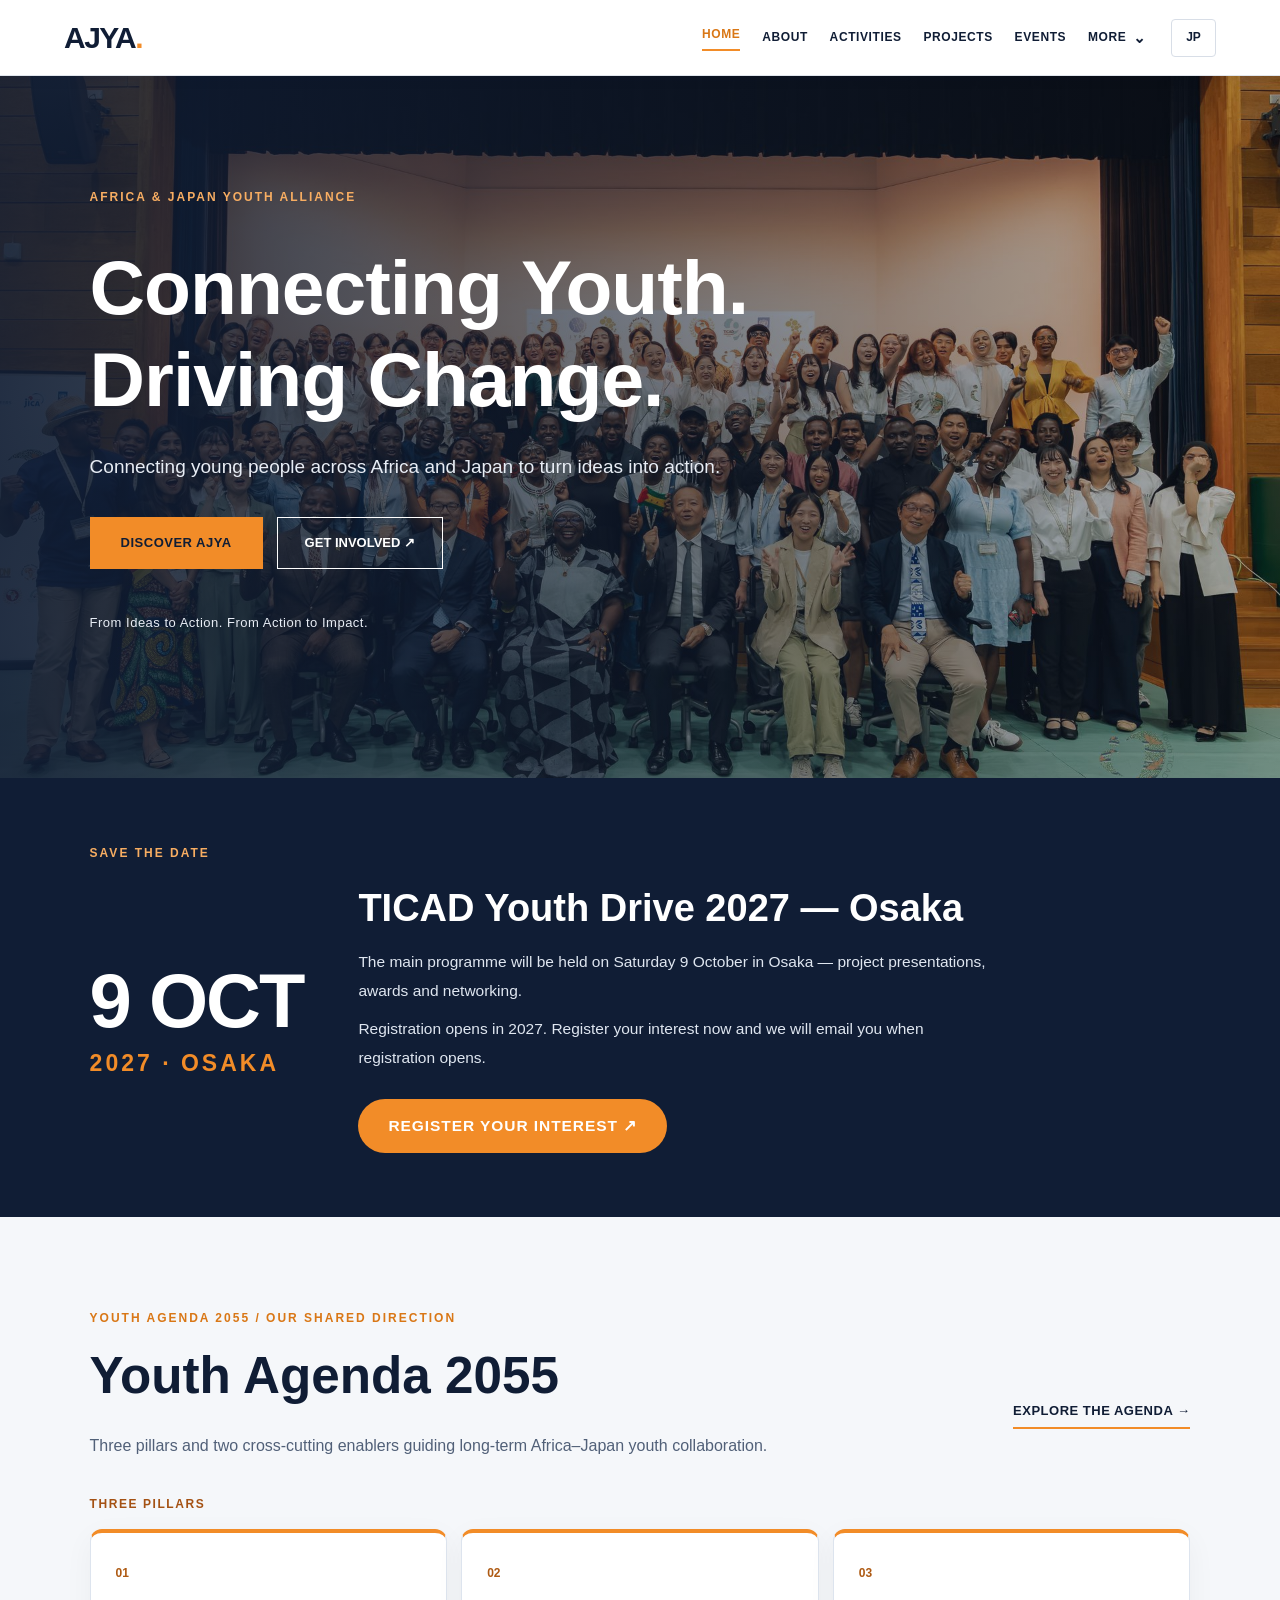
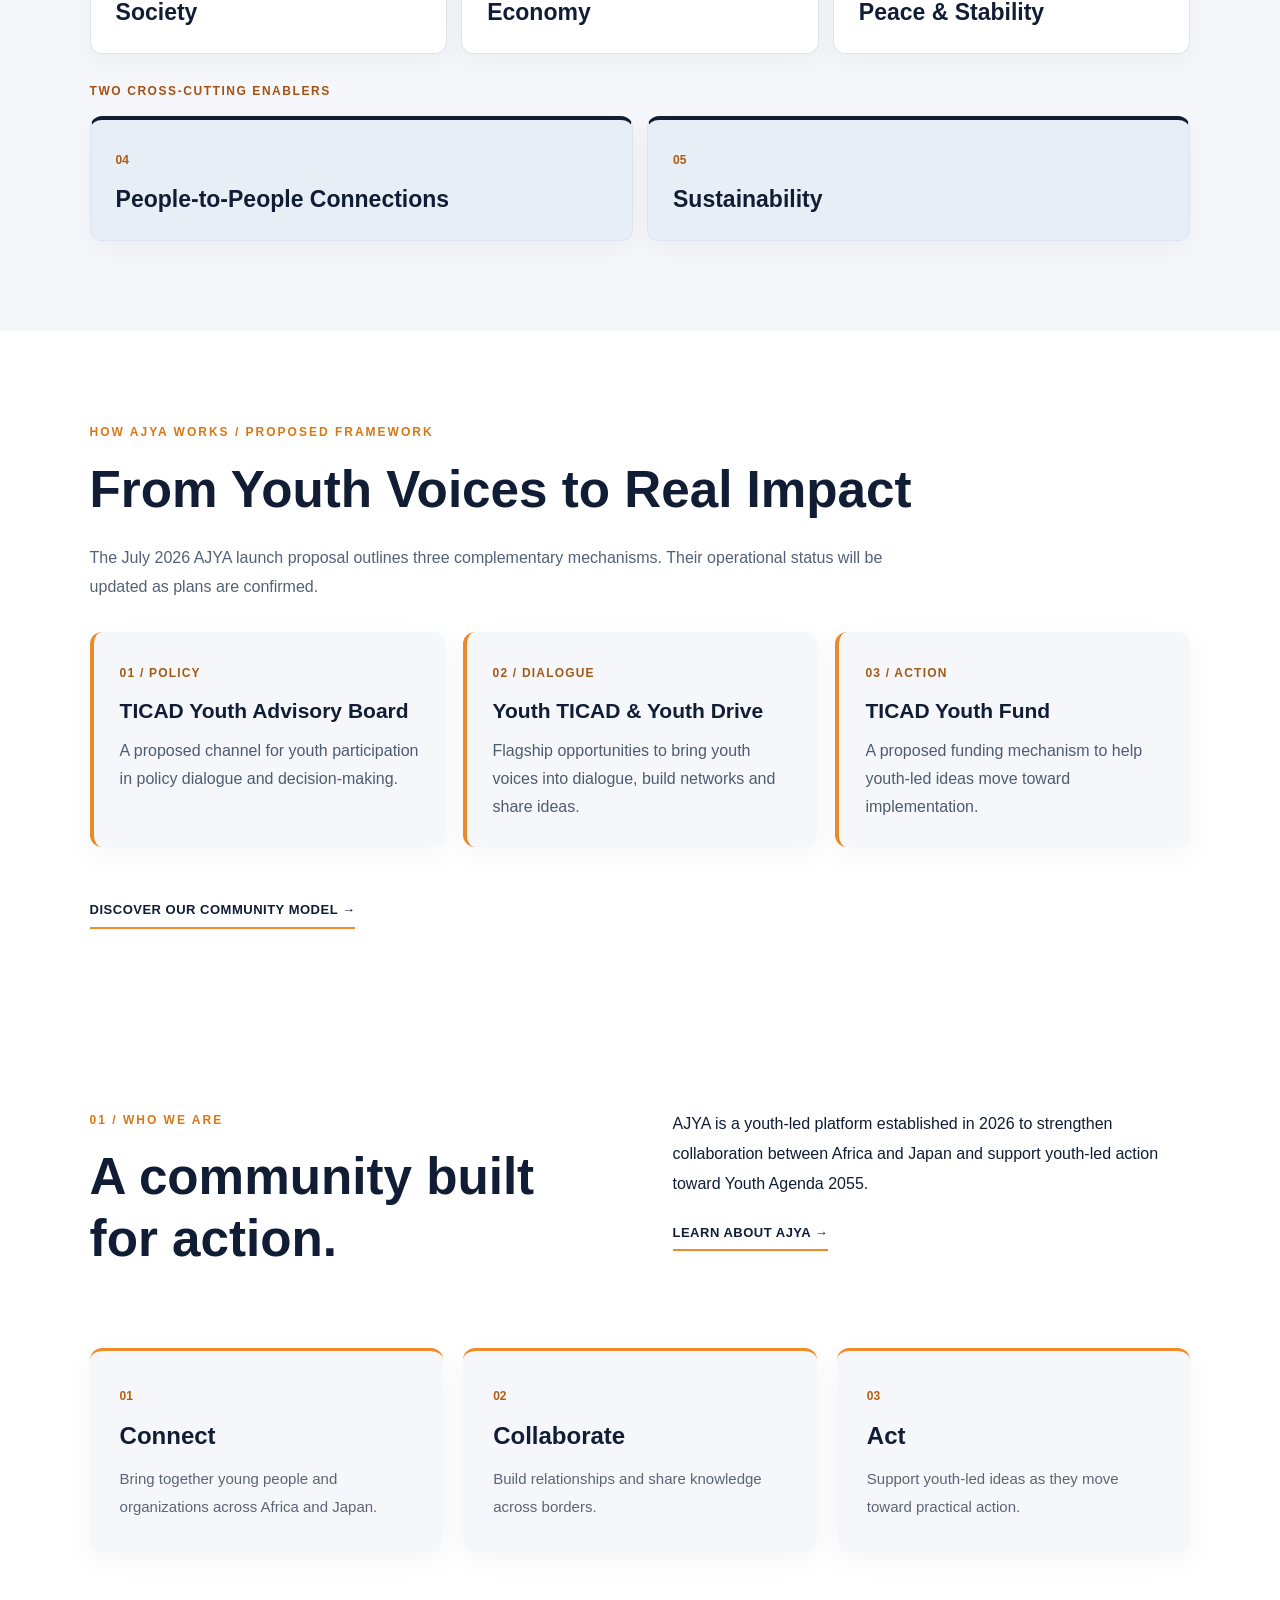
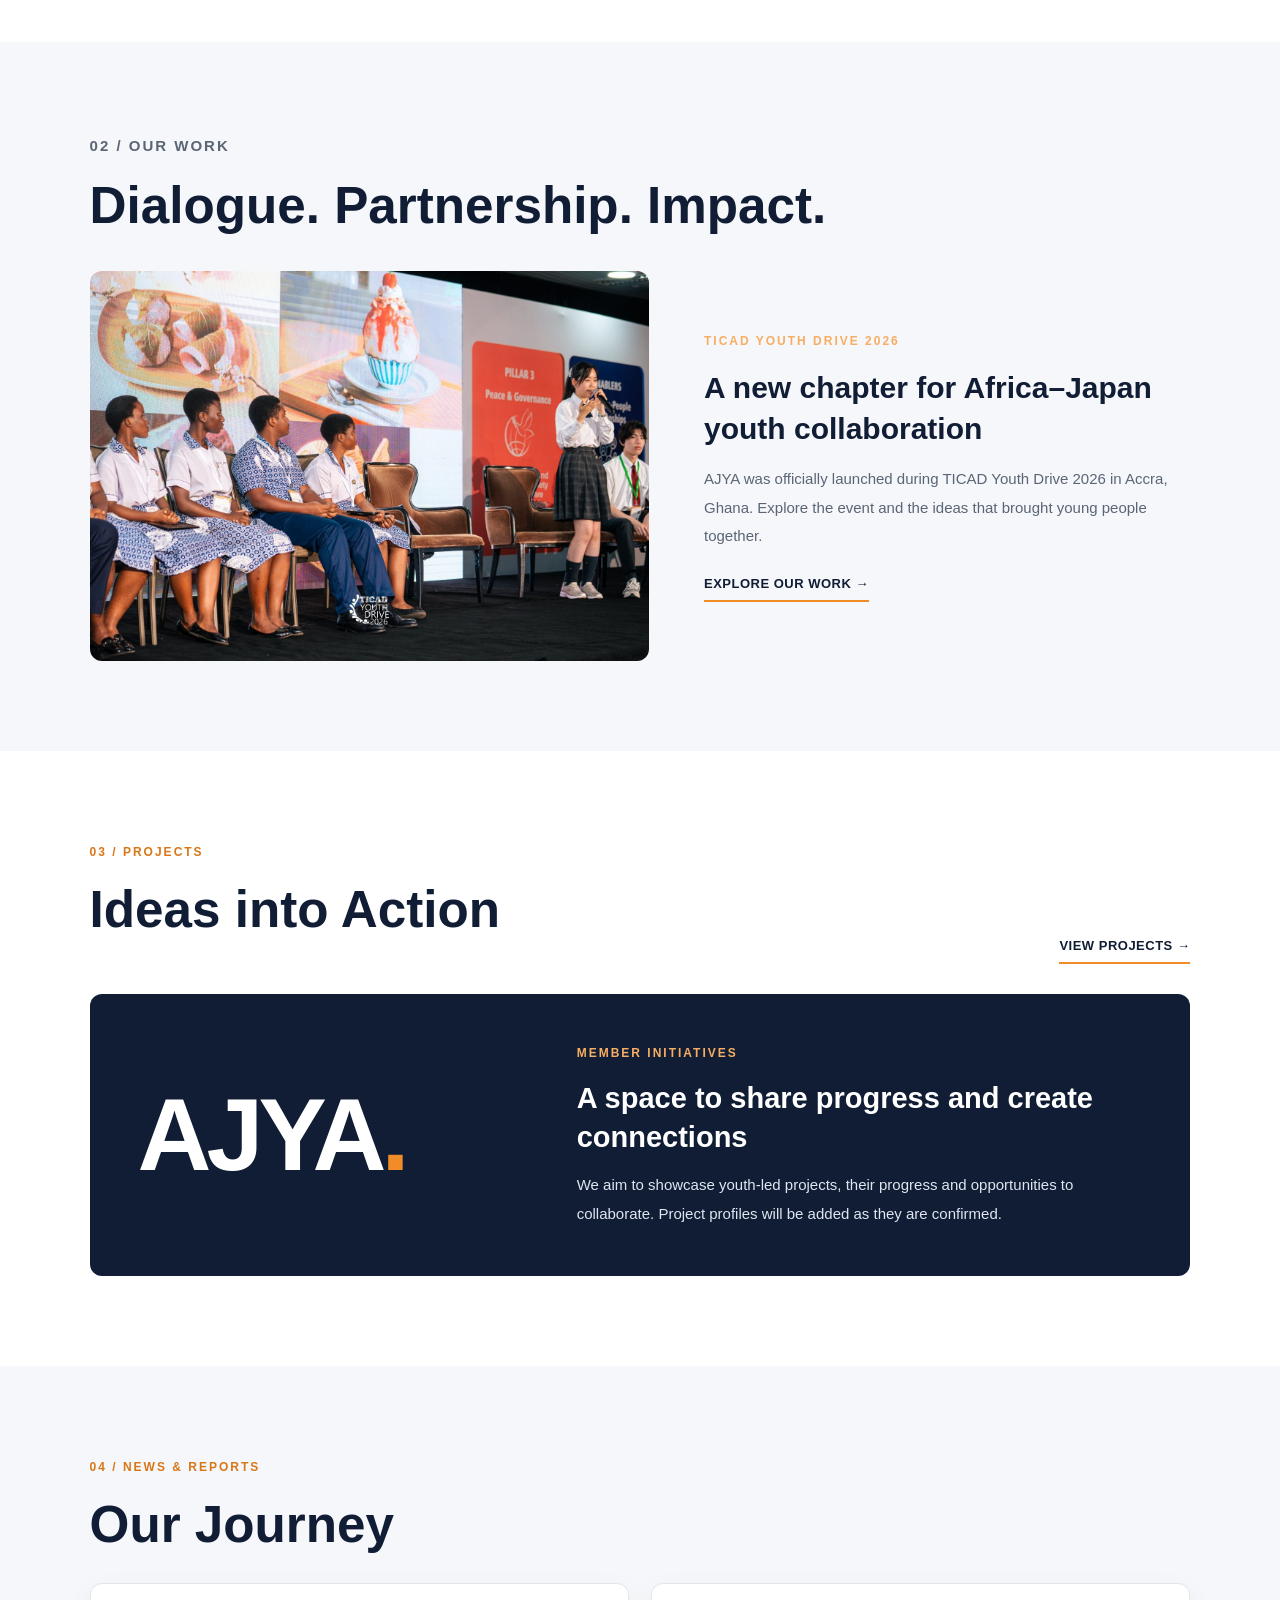
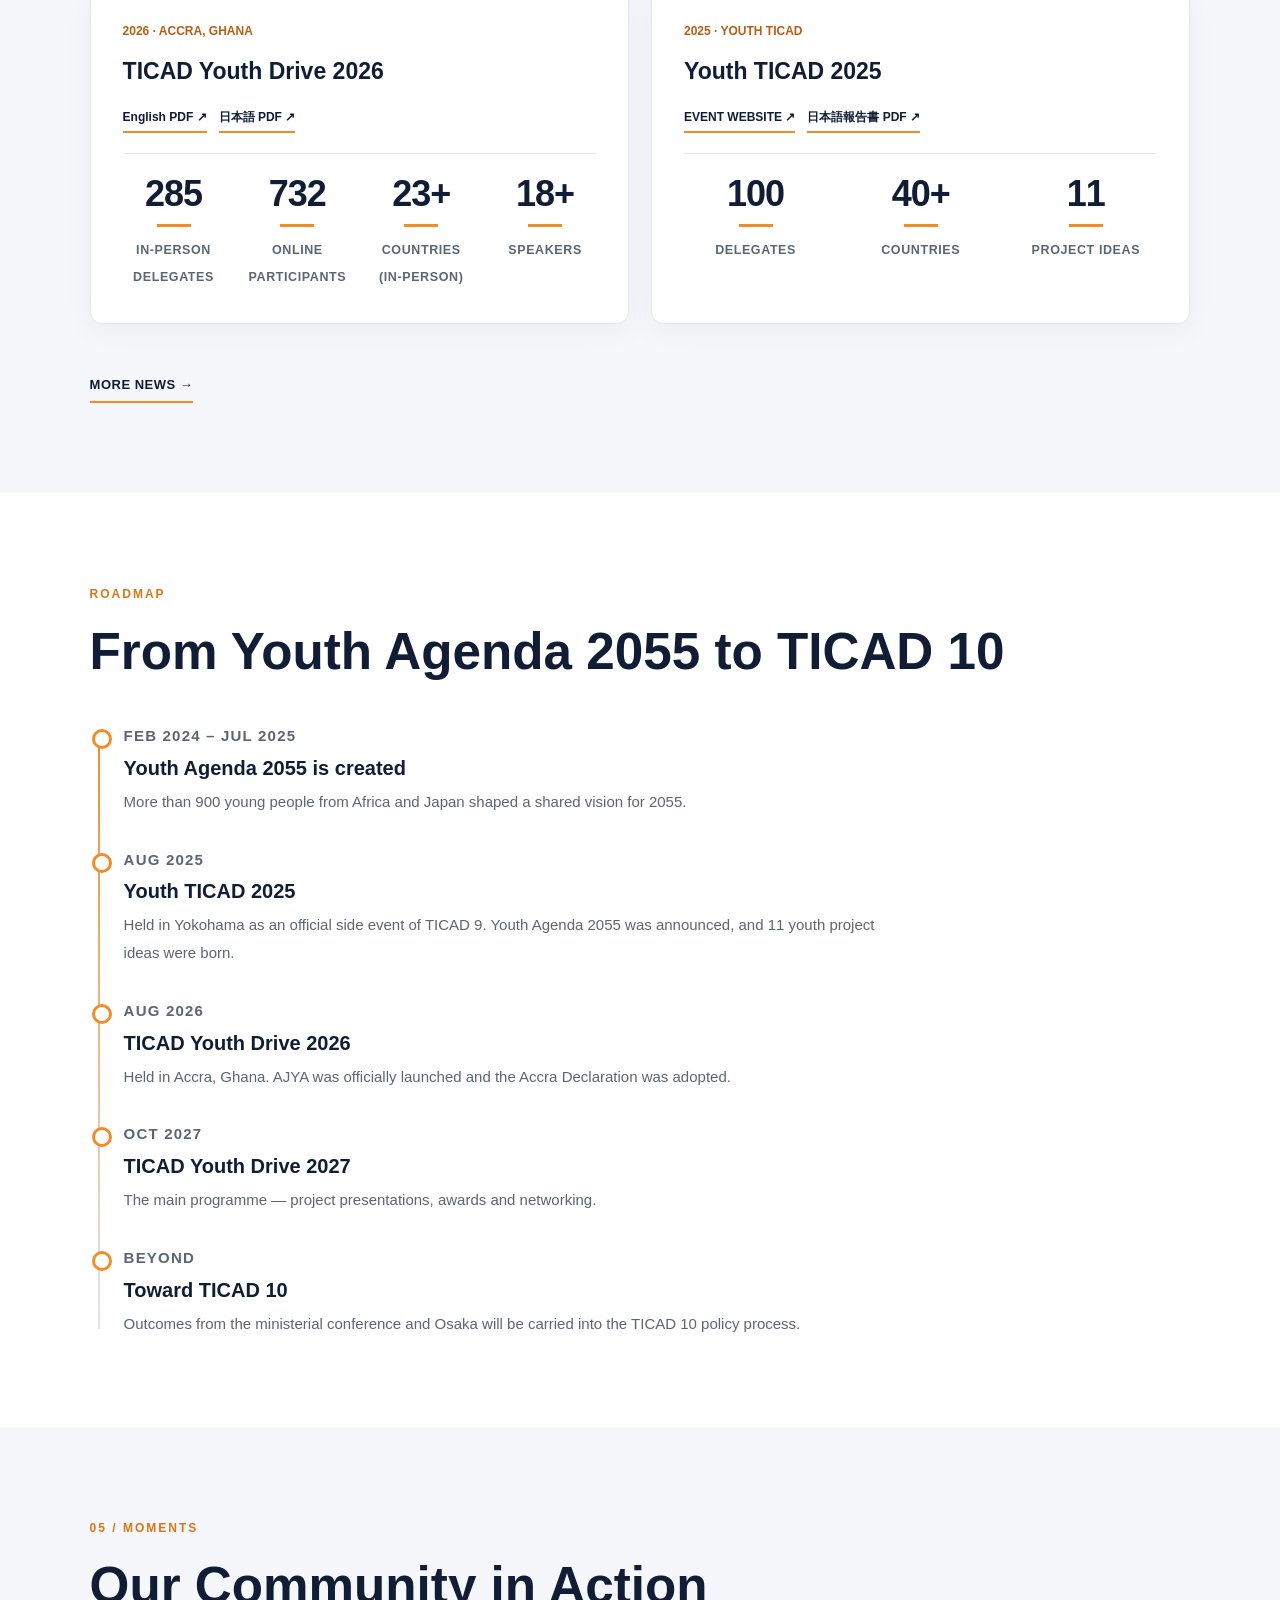
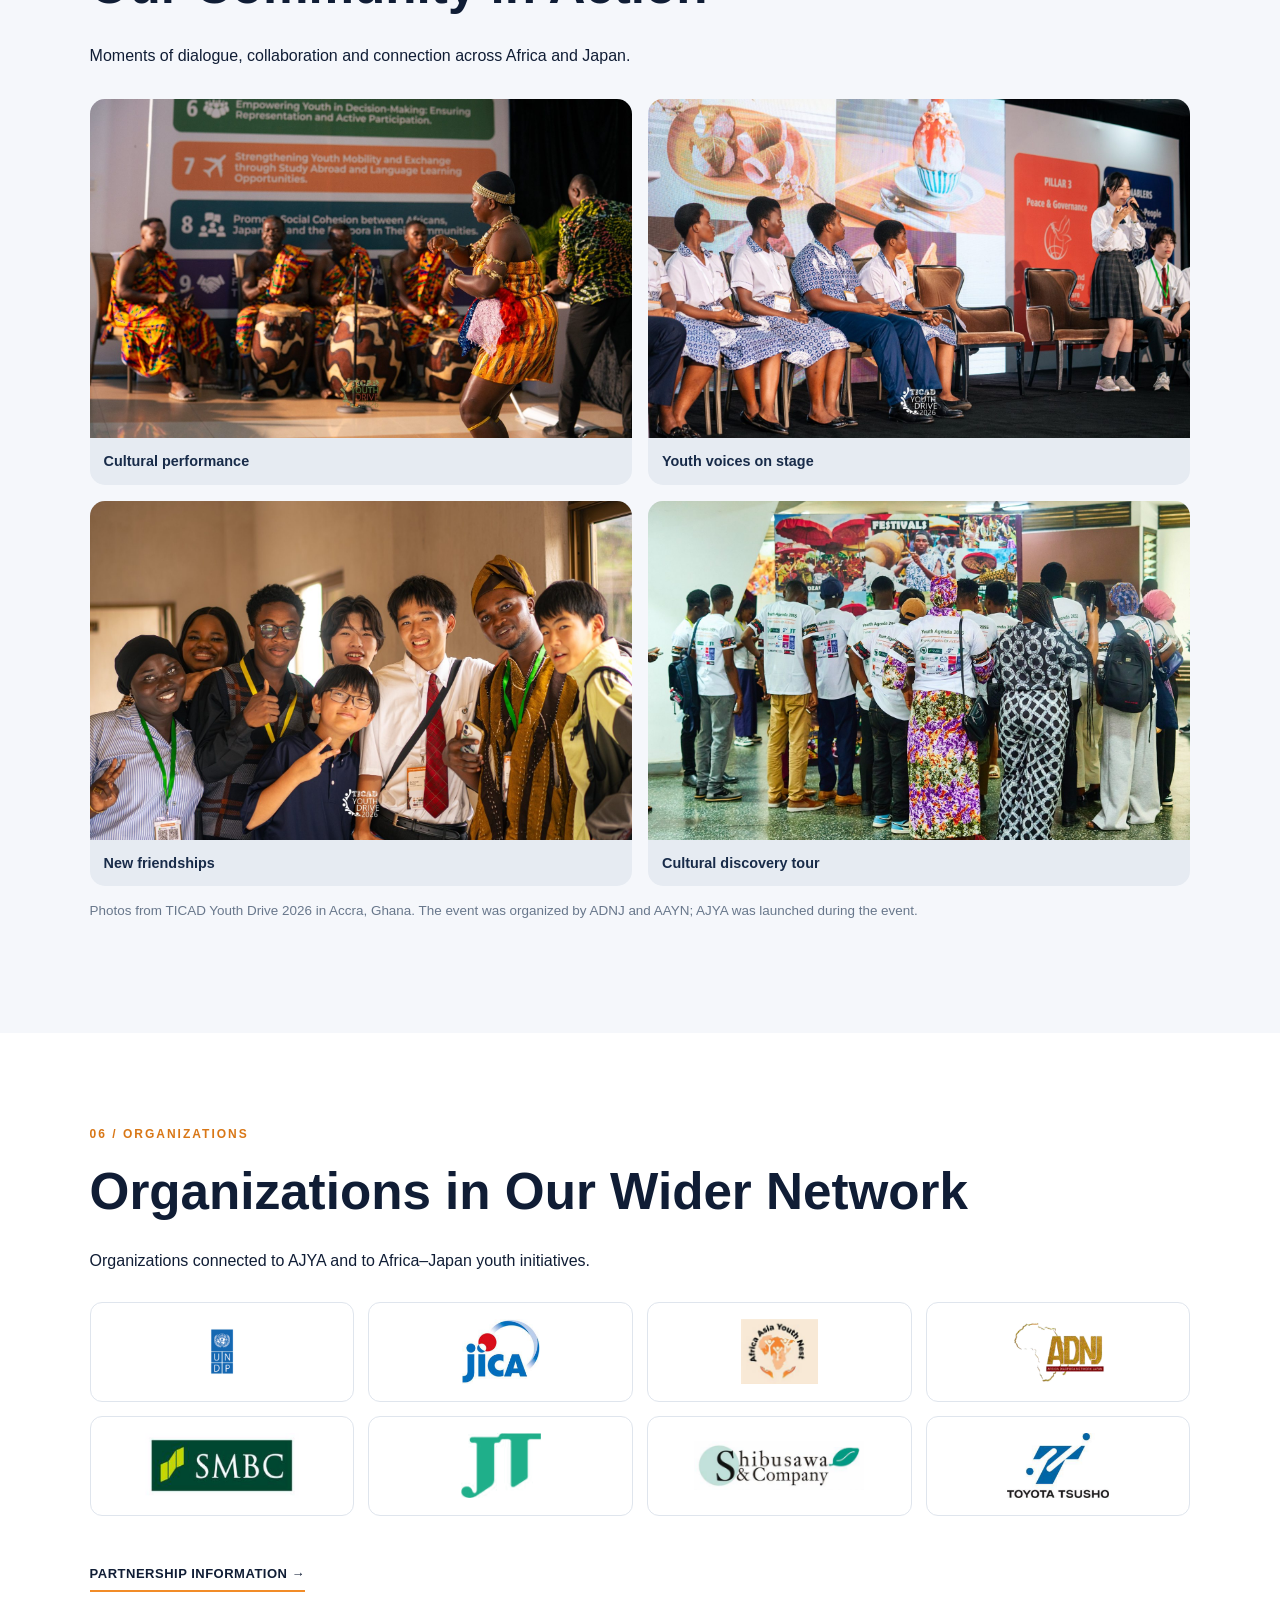
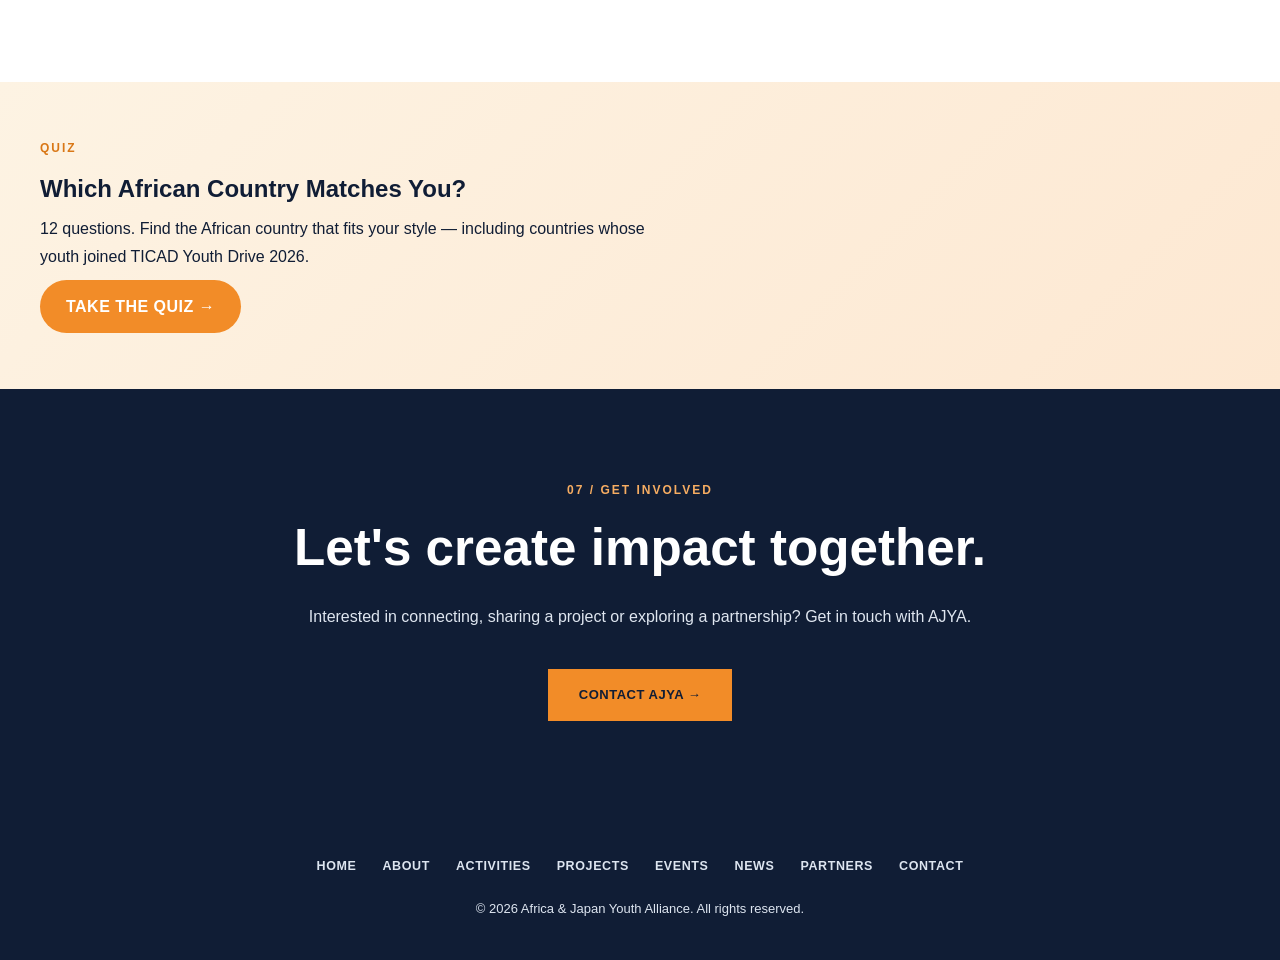
==== commit 84b52c39: "Remove loading=lazy from organisation logo images" ====
--- a/index.html
+++ b/index.html
@@ -10,6 +10,6 @@
 <section class="section renewal-updates" id="past-events"><div class="renewal-shell"><p class="section-label" data-en="04 / NEWS &amp; REPORTS" data-ja="04 / ニュース・報告書">04 / NEWS &amp; REPORTS</p><h2 data-en="Our Journey" data-ja="これまでの歩み">Our Journey</h2><div class="renewal-report-grid"><article class="renewal-report"><span>2026 · ACCRA, GHANA</span><h3>TICAD Youth Drive 2026</h3><div class="renewal-report-links"><a href="reports/youth-drive-2026-en.pdf" rel="noopener noreferrer" target="_blank">English PDF ↗</a><a href="reports/youth-drive-2026-ja.pdf" rel="noopener noreferrer" target="_blank">日本語 PDF ↗</a></div><div class="aj-stats aj-stats-in-card"><div class="aj-stat"><strong>285</strong><span data-en="IN-PERSON DELEGATES" data-ja="会場参加者">IN-PERSON DELEGATES</span></div><div class="aj-stat"><strong>732</strong><span data-en="ONLINE PARTICIPANTS" data-ja="オンライン参加者">ONLINE PARTICIPANTS</span></div><div class="aj-stat"><strong>23+</strong><span data-en="COUNTRIES (IN-PERSON)" data-ja="参加国（会場参加者）">COUNTRIES (IN-PERSON)</span></div><div class="aj-stat"><strong>18+</strong><span data-en="SPEAKERS" data-ja="登壇者">SPEAKERS</span></div></div></article><article class="renewal-report"><span>2025 · YOUTH TICAD</span><h3>Youth TICAD 2025</h3><div class="renewal-report-links"><a data-en="EVENT WEBSITE ↗" data-ja="イベント公式サイト ↗" href="https://www.youthticad2025.org/" rel="noopener noreferrer" target="_blank">EVENT WEBSITE ↗</a><a href="reports/youth-drive-2025-ja.pdf" rel="noopener noreferrer" target="_blank">日本語報告書 PDF ↗</a></div><div class="aj-stats aj-stats-in-card aj-stats-3"><div class="aj-stat"><strong>100</strong><span data-en="DELEGATES" data-ja="参加者">DELEGATES</span></div><div class="aj-stat"><strong>40+</strong><span data-en="COUNTRIES" data-ja="参加国">COUNTRIES</span></div><div class="aj-stat"><strong>11</strong><span data-en="PROJECT IDEAS" data-ja="プロジェクトアイデア">PROJECT IDEAS</span></div></div></article></div><a class="renewal-text-link" data-en="MORE NEWS →" data-ja="ニュース一覧 →" href="news.html">MORE NEWS →</a></div></section>
 <section class="section aj-roadmap-section" id="roadmap"><div class="renewal-shell"><p class="section-label" data-en="ROADMAP" data-ja="ロードマップ">ROADMAP</p><h2 data-en="From Youth Agenda 2055 to TICAD 10" data-ja="Youth Agenda 2055からTICAD 10へ">From Youth Agenda 2055 to TICAD 10</h2><div class="aj-timeline"><div class="aj-timeline-item"><p class="aj-timeline-date" data-en="FEB 2024 – JUL 2025" data-ja="2024年2月〜2025年7月">FEB 2024 – JUL 2025</p><h3 data-en="Youth Agenda 2055 is created" data-ja="Youth Agenda 2055を策定">Youth Agenda 2055 is created</h3><p data-en="More than 900 young people from Africa and Japan shaped a shared vision for 2055." data-ja="アフリカと日本の若者900名以上が参加し、2055年に向けた共通ビジョンをまとめました。">More than 900 young people from Africa and Japan shaped a shared vision for 2055.</p></div><div class="aj-timeline-item"><p class="aj-timeline-date" data-en="AUG 2025" data-ja="2025年8月">AUG 2025</p><h3 data-en="Youth TICAD 2025" data-ja="Youth TICAD 2025">Youth TICAD 2025</h3><p data-en="Held in Yokohama as an official side event of TICAD 9. Youth Agenda 2055 was announced, and 11 youth project ideas were born." data-ja="横浜でTICAD 9公式サイドイベントとして開催。Youth Agenda 2055を正式発表し、11のプロジェクトアイデアが生まれました。">Held in Yokohama as an official side event of TICAD 9. Youth Agenda 2055 was announced, and 11 youth project ideas were born.</p></div><div class="aj-timeline-item"><p class="aj-timeline-date" data-en="AUG 2026" data-ja="2026年8月">AUG 2026</p><h3 data-en="TICAD Youth Drive 2026" data-ja="TICAD Youth Drive 2026">TICAD Youth Drive 2026</h3><p data-en="Held in Accra, Ghana. AJYA was officially launched and the Accra Declaration was adopted." data-ja="ガーナ・アクラで開催。AJYAが正式に発足し、アクラ宣言が採択されました。">Held in Accra, Ghana. AJYA was officially launched and the Accra Declaration was adopted.</p></div><div class="aj-timeline-item"><p class="aj-timeline-date" data-en="OCT 2027" data-ja="2027年10月">OCT 2027</p><h3 data-en="TICAD Youth Drive 2027" data-ja="TICAD Youth Drive 2027">TICAD Youth Drive 2027</h3><p data-en="The main programme — project presentations, awards and networking." data-ja="メインプログラム（プロジェクト発表・表彰・交流）を開催します。">The main programme — project presentations, awards and networking.</p></div><div class="aj-timeline-item"><p class="aj-timeline-date" data-en="BEYOND" data-ja="その先">BEYOND</p><h3 data-en="Toward TICAD 10" data-ja="TICAD 10へ">Toward TICAD 10</h3><p data-en="Outcomes from the ministerial conference and Osaka will be carried into the TICAD 10 policy process." data-ja="閣僚会合と大阪大会の成果を、TICAD 10の政策文書につなげていきます。">Outcomes from the ministerial conference and Osaka will be carried into the TICAD 10 policy process.</p></div></div></div></section>
 <section class="section aj-gallery-section" id="gallery"><div class="renewal-shell"><p class="section-label" data-en="05 / MOMENTS" data-ja="05 / 活動の様子">05 / MOMENTS</p><div class="renewal-section-head"><div><h2 data-en="Our Community in Action" data-ja="写真で見る私たちの活動">Our Community in Action</h2><p data-en="Moments of dialogue, collaboration and connection across Africa and Japan." data-ja="アフリカと日本をつなぐ対話・協働・交流の様子をご紹介します。">Moments of dialogue, collaboration and connection across Africa and Japan.</p></div></div><div class="aj-photo-grid"><figure class="aj-photo"><img alt="Cultural performance — TICAD Youth Drive 2026" loading="lazy" src="images/cultural-performance.jpg"/><figcaption data-en="Cultural performance" data-ja="文化交流・パフォーマンス">Cultural performance</figcaption></figure><figure class="aj-photo"><img alt="Youth voices on stage — TICAD Youth Drive 2026" loading="lazy" src="images/youth-dialogue.jpg"/><figcaption data-en="Youth voices on stage" data-ja="高校生による対話">Youth voices on stage</figcaption></figure><figure class="aj-photo"><img alt="New friendships — TICAD Youth Drive 2026" loading="lazy" src="images/new-friendships.jpg"/><figcaption data-en="New friendships" data-ja="国境を越えた友情">New friendships</figcaption></figure><figure class="aj-photo"><img alt="Cultural discovery tour — TICAD Youth Drive 2026" loading="lazy" src="images/cultural-tour.jpg"/><figcaption data-en="Cultural discovery tour" data-ja="文化体験ツアー">Cultural discovery tour</figcaption></figure></div><p class="aj-note" data-en="Photos from TICAD Youth Drive 2026 in Accra, Ghana. The event was organized by ADNJ and AAYN; AJYA was launched during the event." data-ja="ガーナ・アクラで開催されたTICAD Youth Drive 2026の記録です。主催はADNJ・AAYNで、AJYAはイベント中に発足しました。">Photos from TICAD Youth Drive 2026 in Accra, Ghana. The event was organized by ADNJ and AAYN; AJYA was launched during the event.</p></div></section>
-<section class="section aj-network-section" id="network"><div class="renewal-shell"><p class="section-label" data-en="06 / ORGANIZATIONS" data-ja="06 / 関係団体・企業">06 / ORGANIZATIONS</p><h2 data-en="Organizations in Our Wider Network" data-ja="関連団体・企業の紹介">Organizations in Our Wider Network</h2><p data-en="Organizations connected to AJYA and to Africa–Japan youth initiatives." data-ja="AJYAおよびアフリカと日本の若者の取り組みに関わる団体・企業です。">Organizations connected to AJYA and to Africa–Japan youth initiatives.</p><div class="aj-logo-grid"><div class="aj-logo-tile"><img alt="UNDP logo" data-logo="1" loading="lazy" src="logos/undp.png"/><span>UNDP</span></div><div class="aj-logo-tile"><img alt="JICA logo" data-logo="1" loading="lazy" src="logos/jica.png"/><span>JICA</span></div><div class="aj-logo-tile"><img alt="AAYN logo" data-logo="1" loading="lazy" src="logos/aayn.png"/><span>AAYN</span></div><div class="aj-logo-tile"><img alt="ADNJ logo" data-logo="1" loading="lazy" src="logos/adnj.png"/><span>ADNJ</span></div><div class="aj-logo-tile"><img alt="SMBC logo" data-logo="1" loading="lazy" src="logos/smbc.png"/><span>SMBC</span></div><div class="aj-logo-tile"><img alt="JT logo" data-logo="1" loading="lazy" src="logos/jt.png"/><span>JT</span></div><div class="aj-logo-tile"><img alt="渋沢アンドカンパニー logo" data-logo="1" loading="lazy" src="logos/shibusawa.png"/><span>渋沢アンドカンパニー</span></div><div class="aj-logo-tile"><img alt="豊田通商 logo" data-logo="1" loading="lazy" src="logos/toyota-tsusho.png"/><span>豊田通商</span></div></div><a class="renewal-text-link" data-en="PARTNERSHIP INFORMATION →" data-ja="パートナー情報を見る →" href="partners.html">PARTNERSHIP INFORMATION →</a></div></section>
+<section class="section aj-network-section" id="network"><div class="renewal-shell"><p class="section-label" data-en="06 / ORGANIZATIONS" data-ja="06 / 関係団体・企業">06 / ORGANIZATIONS</p><h2 data-en="Organizations in Our Wider Network" data-ja="関連団体・企業の紹介">Organizations in Our Wider Network</h2><p data-en="Organizations connected to AJYA and to Africa–Japan youth initiatives." data-ja="AJYAおよびアフリカと日本の若者の取り組みに関わる団体・企業です。">Organizations connected to AJYA and to Africa–Japan youth initiatives.</p><div class="aj-logo-grid"><div class="aj-logo-tile"><img alt="UNDP logo" data-logo="1" src="logos/undp.png"/><span>UNDP</span></div><div class="aj-logo-tile"><img alt="JICA logo" data-logo="1" src="logos/jica.png"/><span>JICA</span></div><div class="aj-logo-tile"><img alt="AAYN logo" data-logo="1" src="logos/aayn.png"/><span>AAYN</span></div><div class="aj-logo-tile"><img alt="ADNJ logo" data-logo="1" src="logos/adnj.png"/><span>ADNJ</span></div><div class="aj-logo-tile"><img alt="SMBC logo" data-logo="1" src="logos/smbc.png"/><span>SMBC</span></div><div class="aj-logo-tile"><img alt="JT logo" data-logo="1" src="logos/jt.png"/><span>JT</span></div><div class="aj-logo-tile"><img alt="渋沢アンドカンパニー logo" data-logo="1" src="logos/shibusawa.png"/><span>渋沢アンドカンパニー</span></div><div class="aj-logo-tile"><img alt="豊田通商 logo" data-logo="1" src="logos/toyota-tsusho.png"/><span>豊田通商</span></div></div><a class="renewal-text-link" data-en="PARTNERSHIP INFORMATION →" data-ja="パートナー情報を見る →" href="partners.html">PARTNERSHIP INFORMATION →</a></div></section>
 <section class="aj-quiz-promo"><div class="renewal-shell"><p class="section-label" data-en="QUIZ" data-ja="クイズ">QUIZ</p><h2 data-en="Which African Country Matches You?" data-ja="あなたに合うアフリカの国は？">Which African Country Matches You?</h2><p data-en="12 questions. Find the African country that fits your style — including countries whose youth joined TICAD Youth Drive 2026." data-ja="12の質問で、あなたに合うアフリカの国を診断します。TICAD Youth Drive 2026に参加した若者の国も含まれています。">12 questions. Find the African country that fits your style — including countries whose youth joined TICAD Youth Drive 2026.</p><p><a class="aj-quiz-promo-btn" href="quiz.html"><span data-en="TAKE THE QUIZ →" data-ja="クイズに挑戦する →">TAKE THE QUIZ →</span></a></p></div></section><section class="section renewal-join" id="contact"><div class="renewal-shell"><p class="section-label" data-en="07 / GET INVOLVED" data-ja="07 / 参加・連携">07 / GET INVOLVED</p><h2 data-en="Let's create impact together." data-ja="一緒に、変化を生み出そう。">Let's create impact together.</h2><p data-en="Interested in connecting, sharing a project or exploring a partnership? Get in touch with AJYA." data-ja="AJYAへの参加、プロジェクトの共有、パートナーシップに関心がある方は、お問い合わせください。">Interested in connecting, sharing a project or exploring a partnership? Get in touch with AJYA.</p><a class="btn" data-en="CONTACT AJYA →" data-ja="AJYAに問い合わせる →" href="contact.html">CONTACT AJYA →</a></div></section>
 </main><footer><p>© 2026 Africa &amp; Japan Youth Alliance. All rights reserved.</p></footer></body></html>
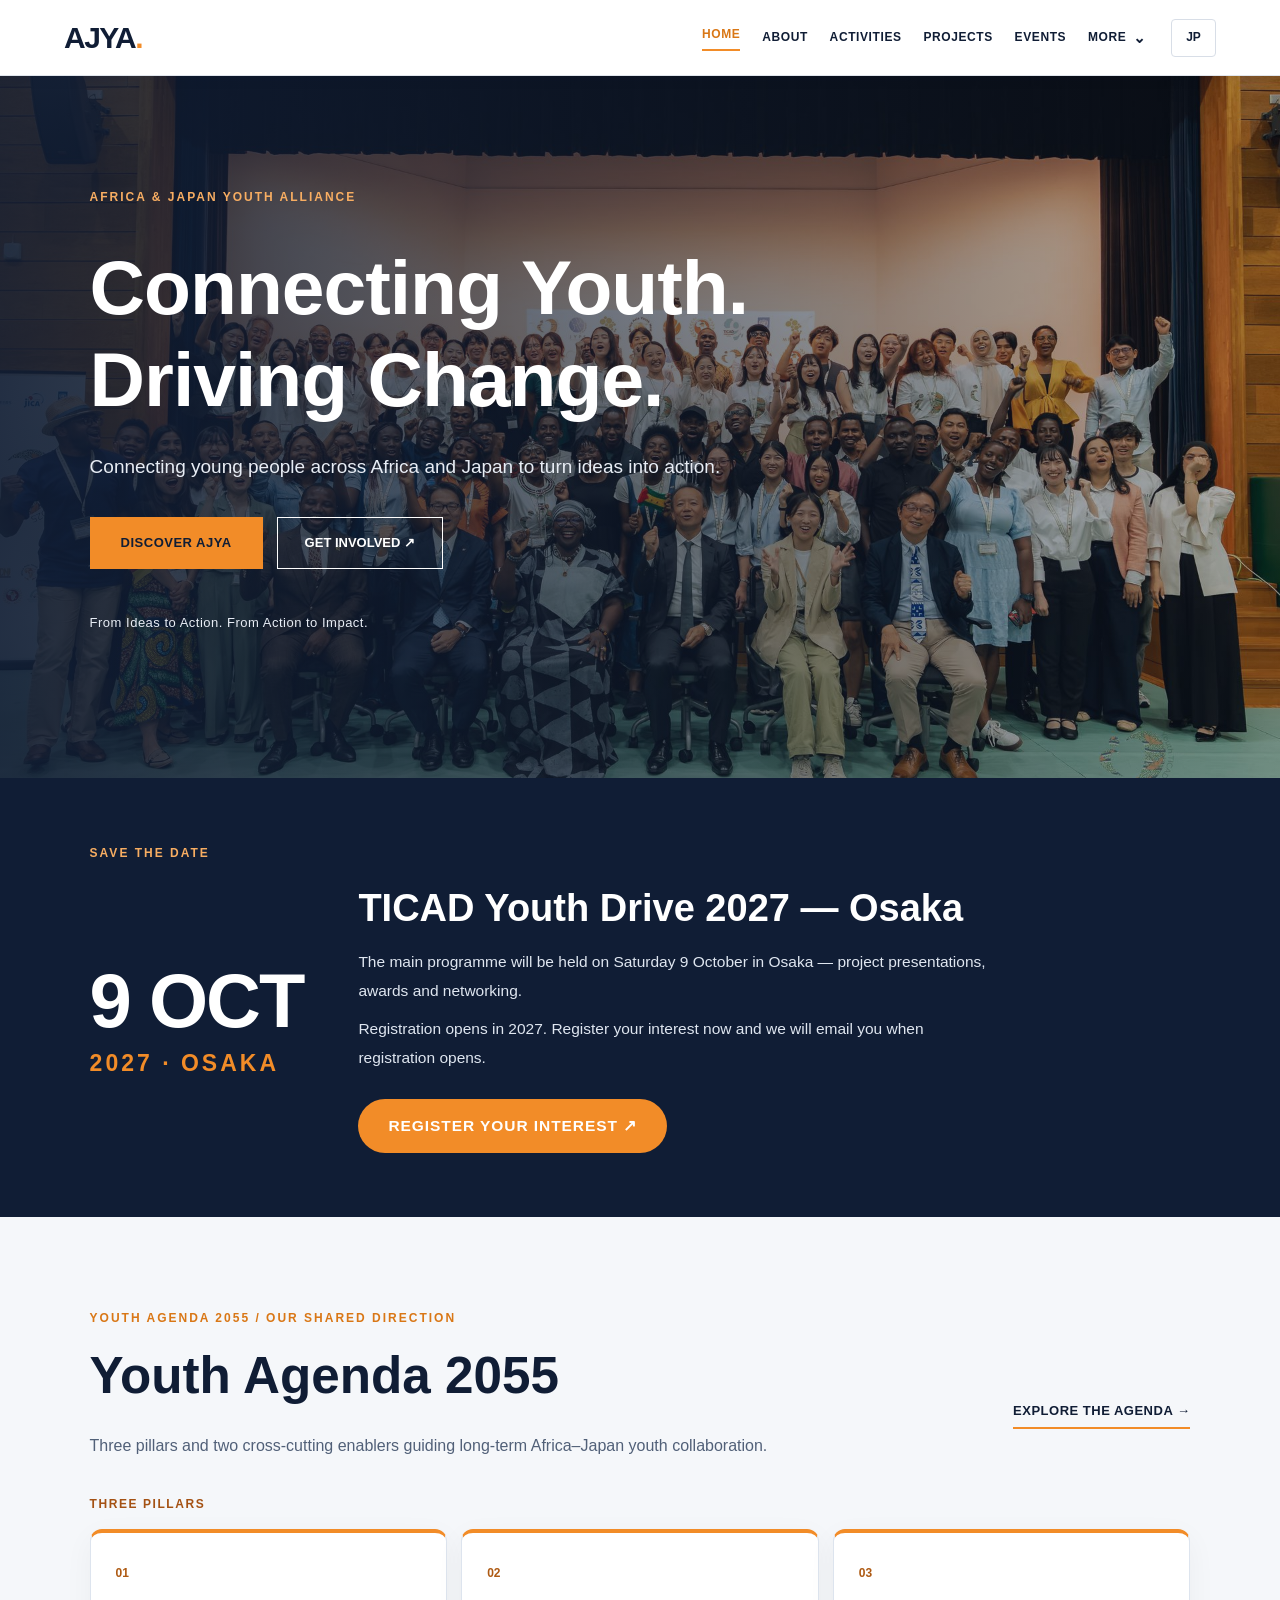
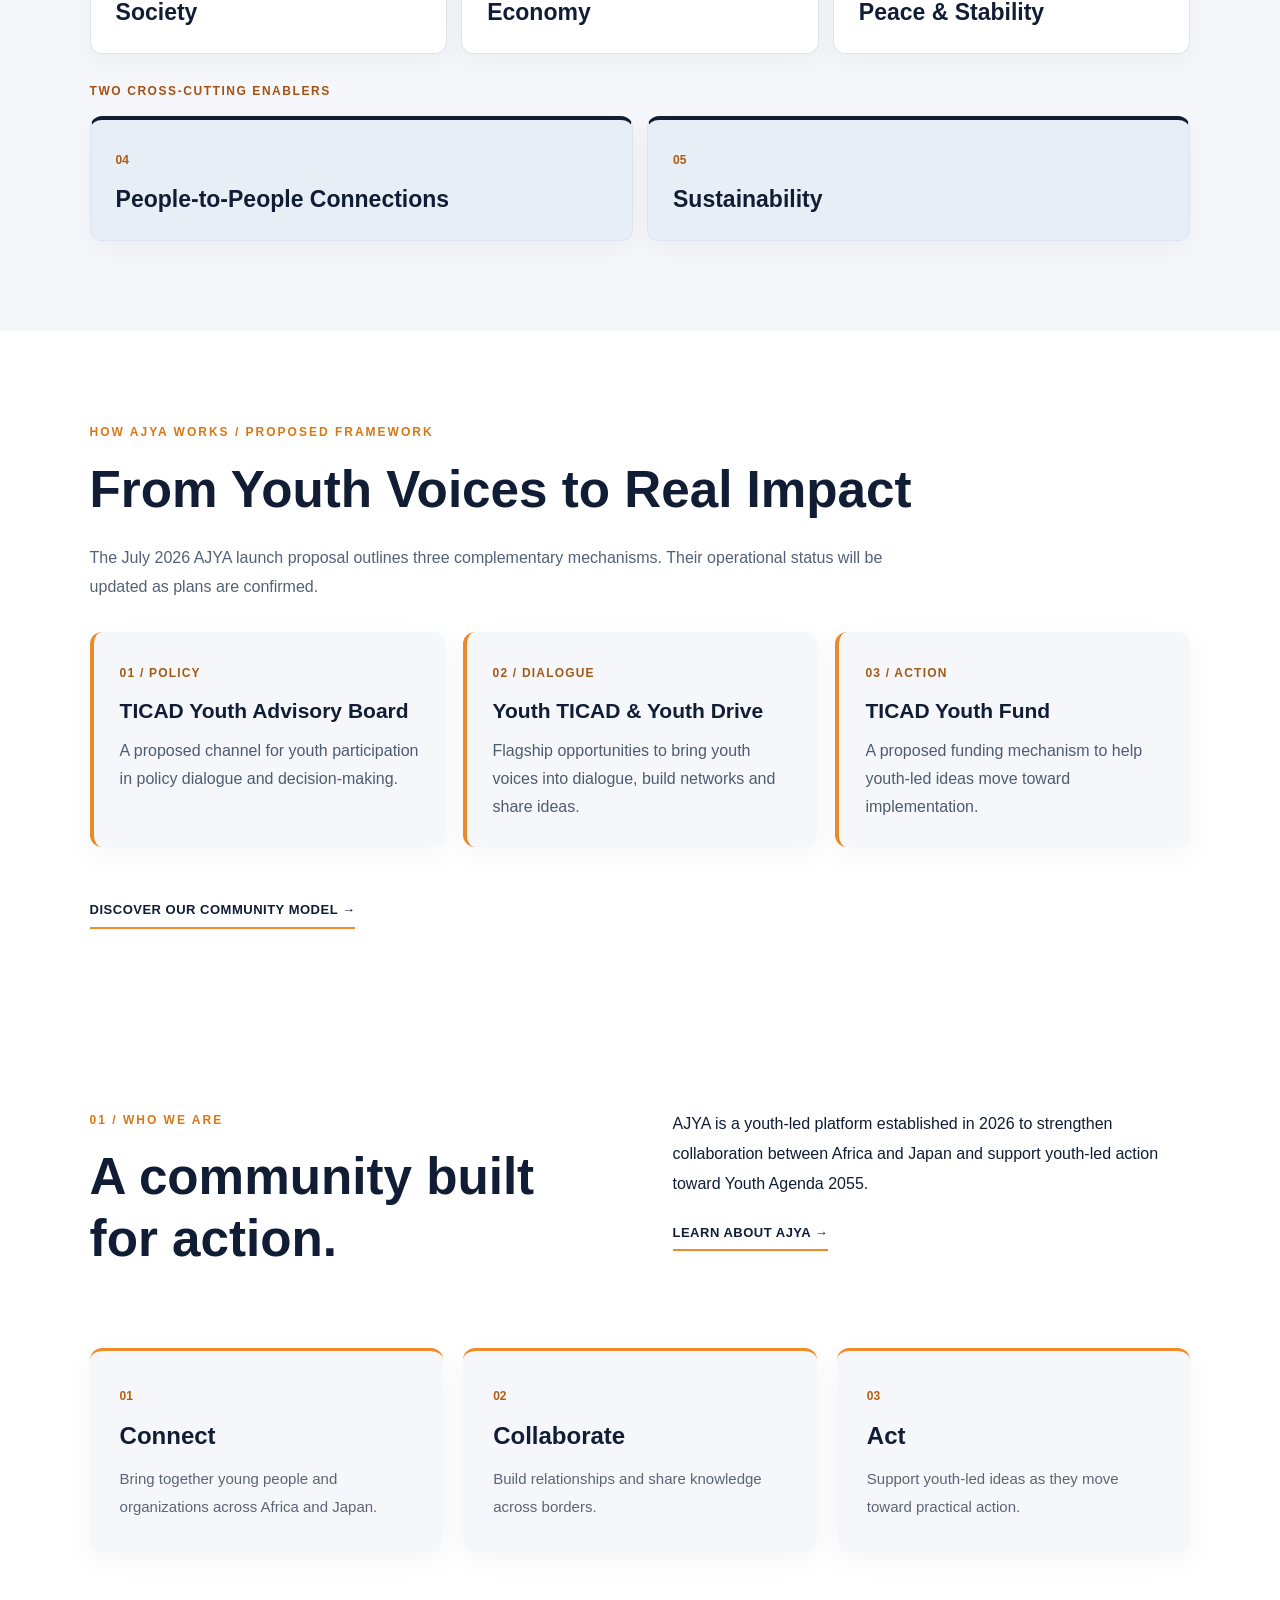
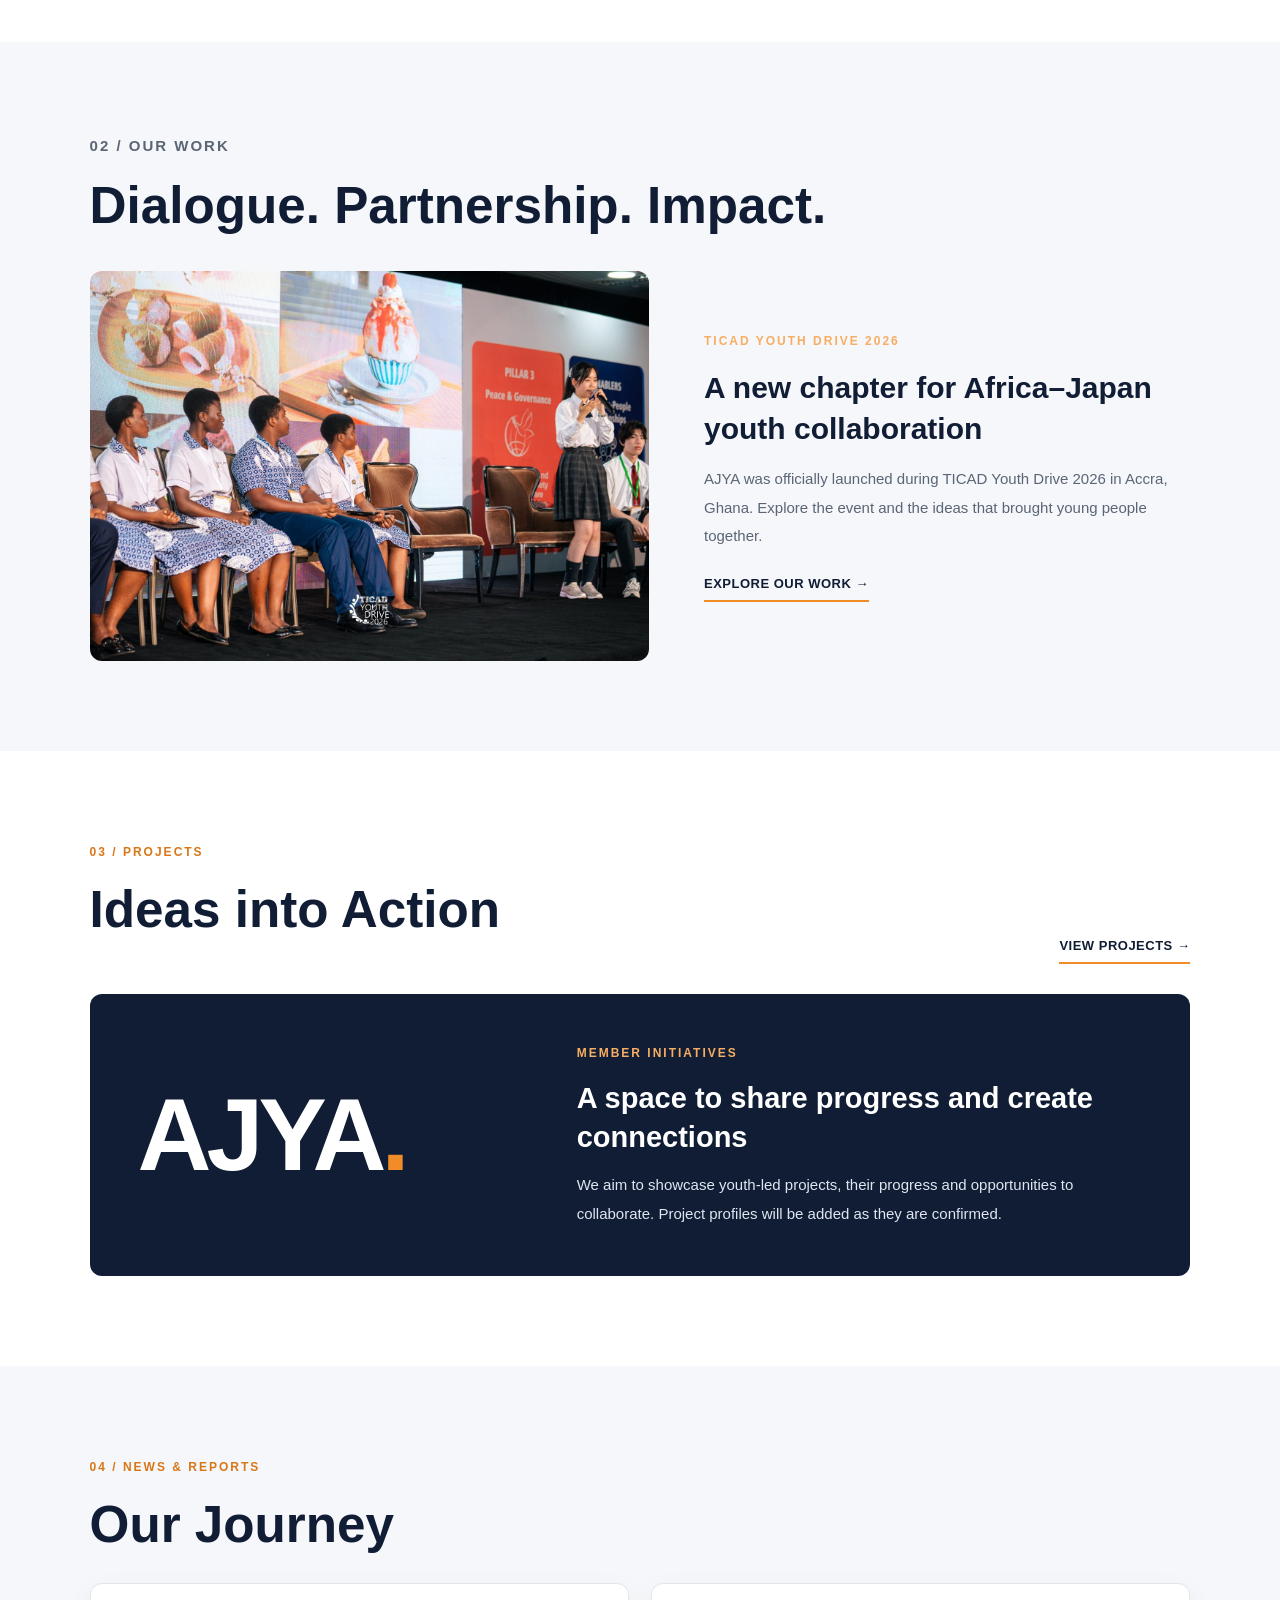
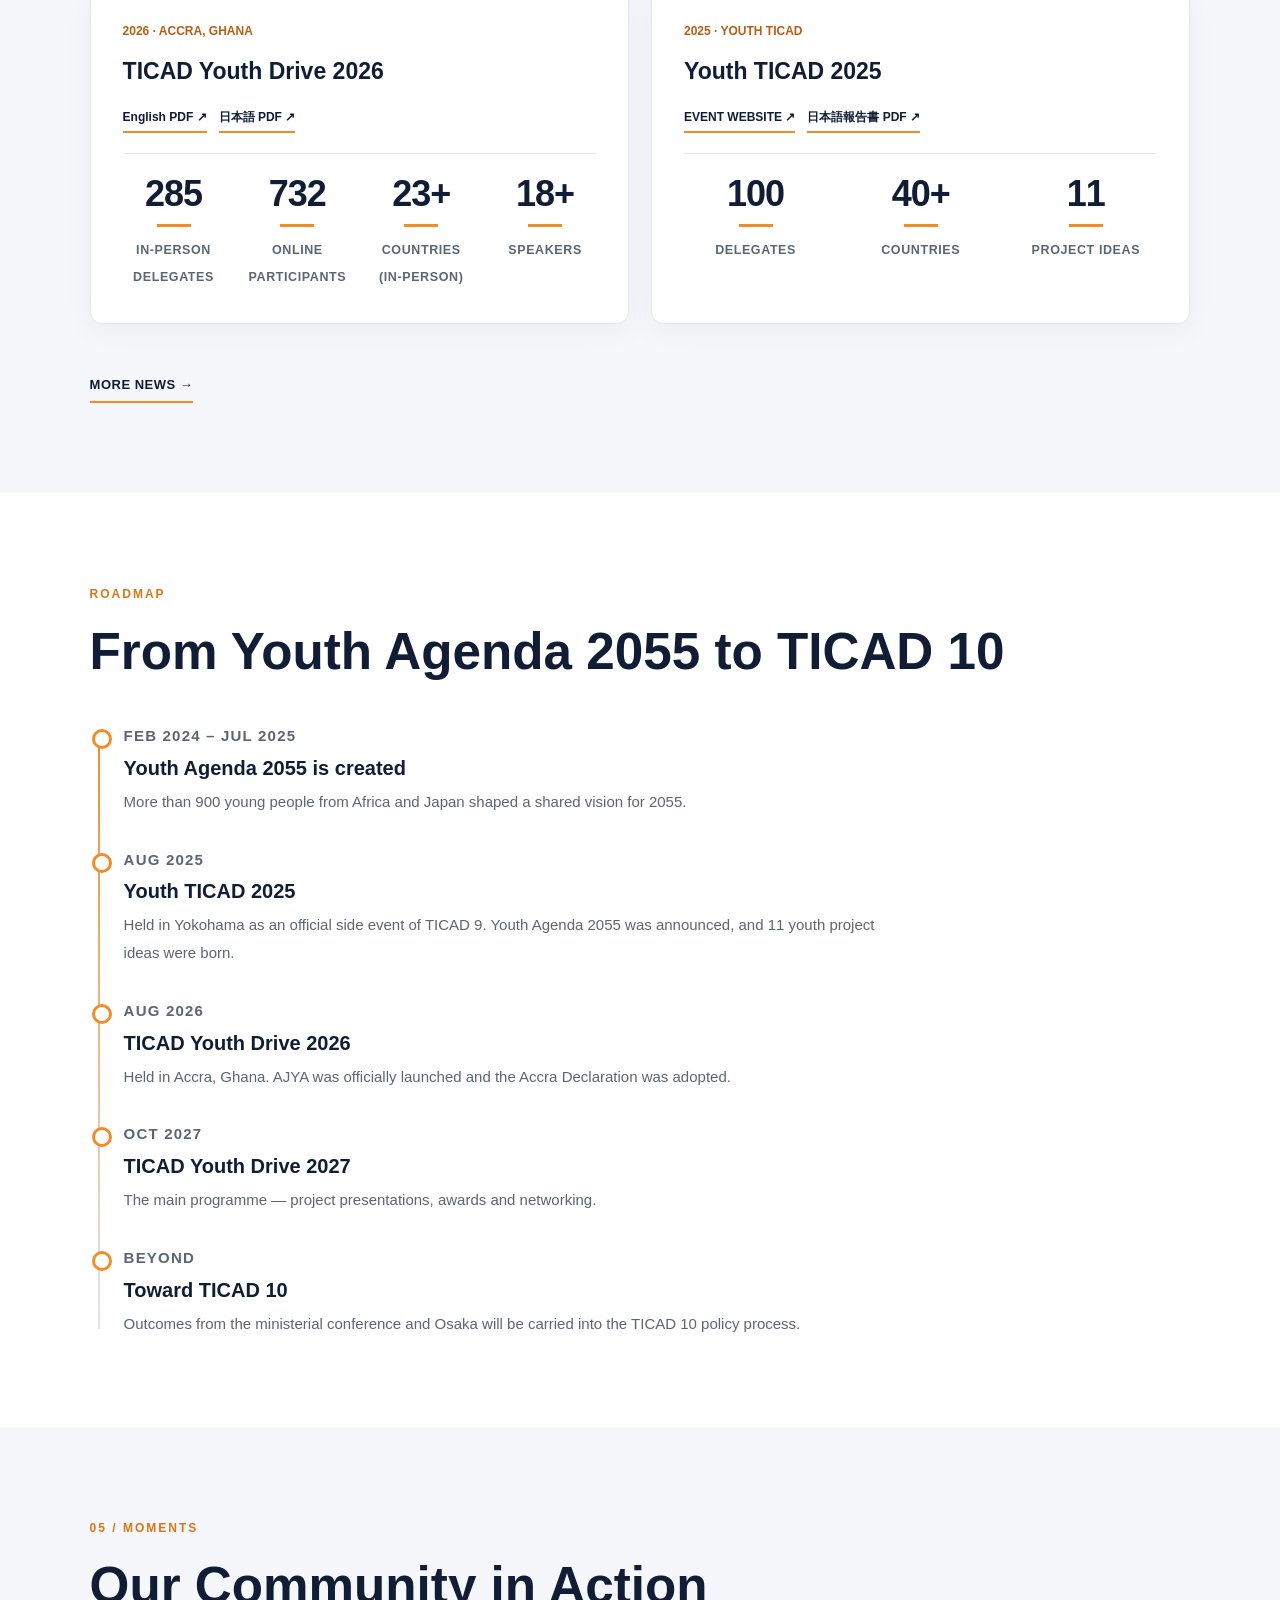
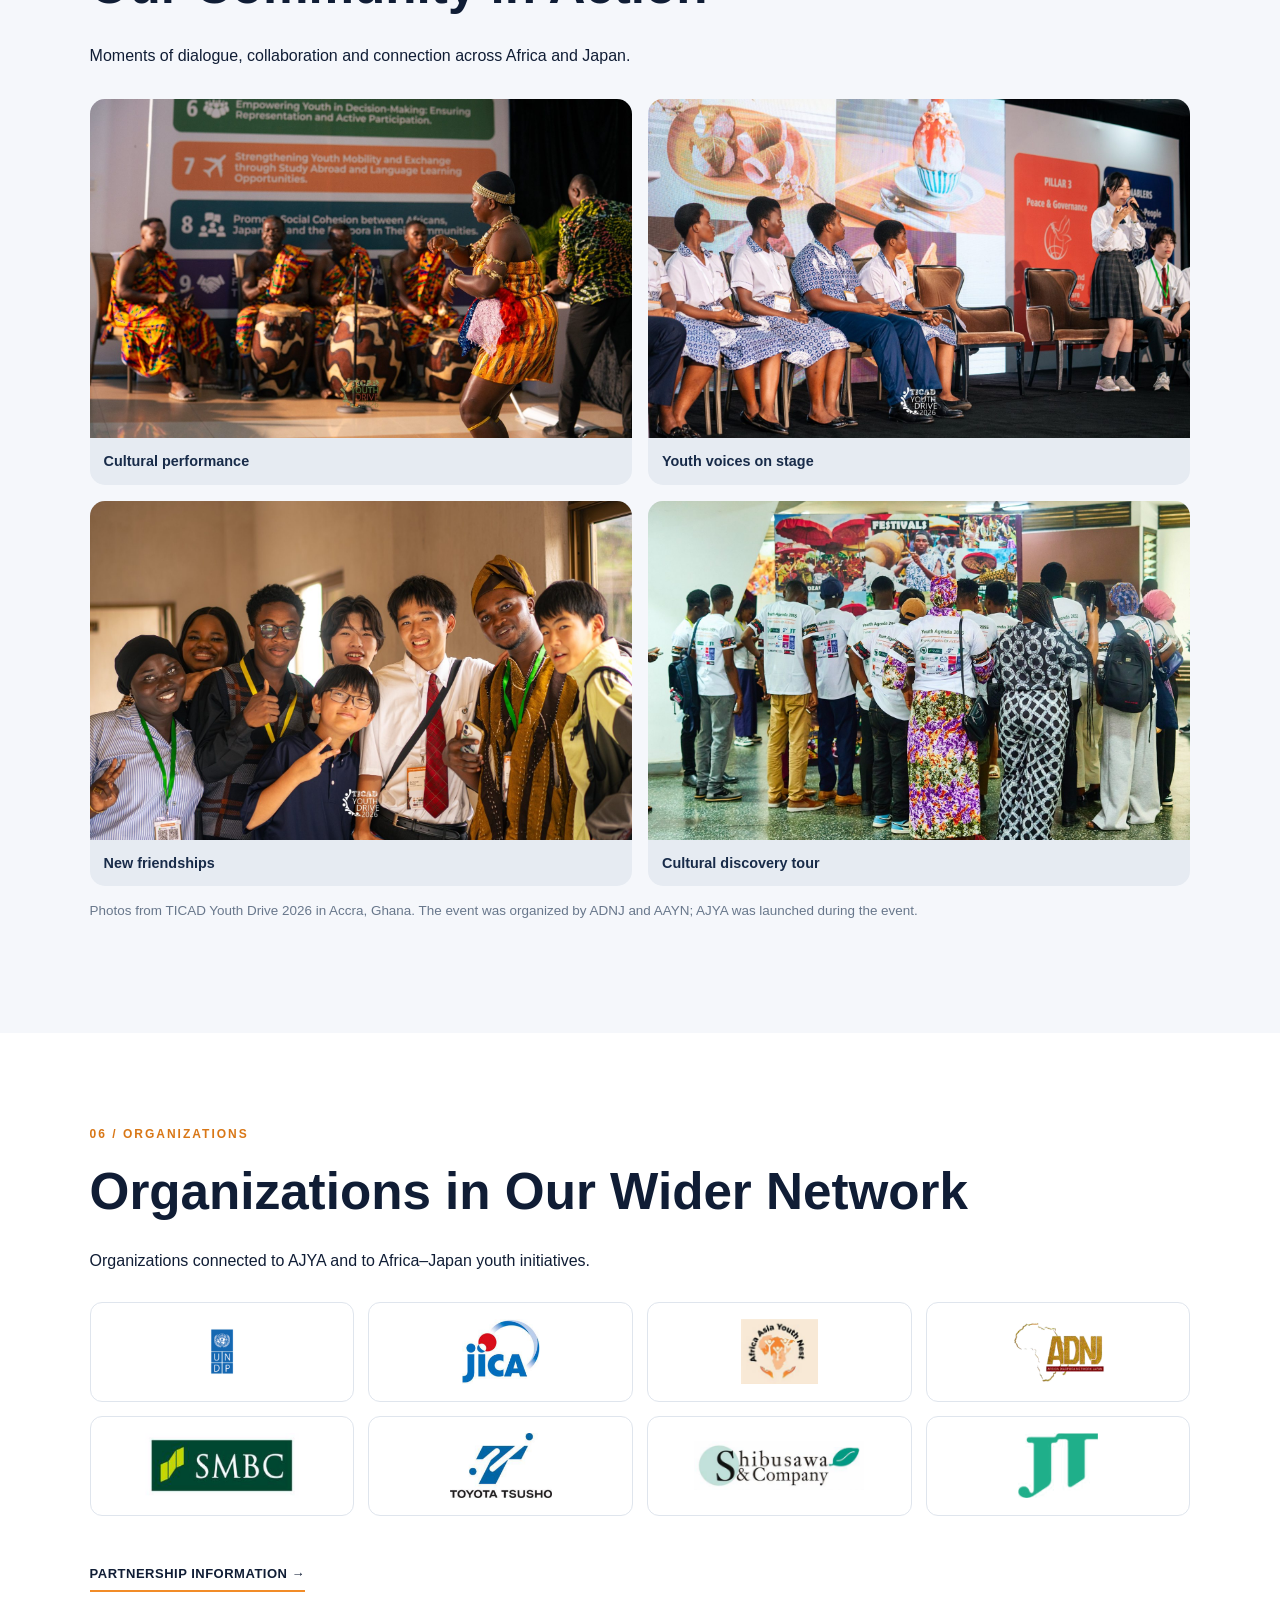
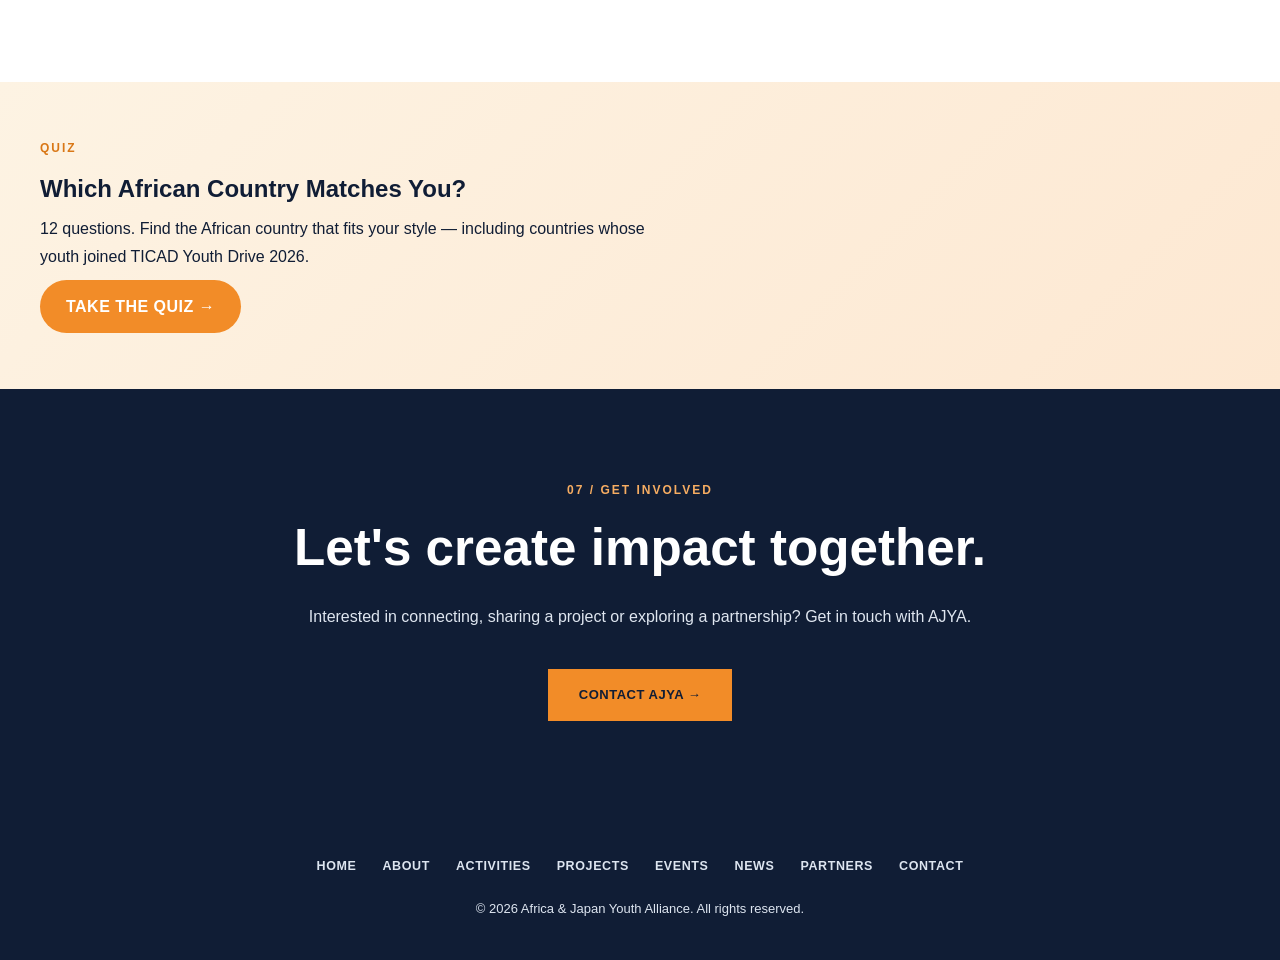
==== commit 0f27eca2: "Swap JT and Toyota Tsusho logo tiles in organisation grid" ====
--- a/index.html
+++ b/index.html
@@ -10,6 +10,6 @@
 <section class="section renewal-updates" id="past-events"><div class="renewal-shell"><p class="section-label" data-en="04 / NEWS &amp; REPORTS" data-ja="04 / ニュース・報告書">04 / NEWS &amp; REPORTS</p><h2 data-en="Our Journey" data-ja="これまでの歩み">Our Journey</h2><div class="renewal-report-grid"><article class="renewal-report"><span>2026 · ACCRA, GHANA</span><h3>TICAD Youth Drive 2026</h3><div class="renewal-report-links"><a href="reports/youth-drive-2026-en.pdf" rel="noopener noreferrer" target="_blank">English PDF ↗</a><a href="reports/youth-drive-2026-ja.pdf" rel="noopener noreferrer" target="_blank">日本語 PDF ↗</a></div><div class="aj-stats aj-stats-in-card"><div class="aj-stat"><strong>285</strong><span data-en="IN-PERSON DELEGATES" data-ja="会場参加者">IN-PERSON DELEGATES</span></div><div class="aj-stat"><strong>732</strong><span data-en="ONLINE PARTICIPANTS" data-ja="オンライン参加者">ONLINE PARTICIPANTS</span></div><div class="aj-stat"><strong>23+</strong><span data-en="COUNTRIES (IN-PERSON)" data-ja="参加国（会場参加者）">COUNTRIES (IN-PERSON)</span></div><div class="aj-stat"><strong>18+</strong><span data-en="SPEAKERS" data-ja="登壇者">SPEAKERS</span></div></div></article><article class="renewal-report"><span>2025 · YOUTH TICAD</span><h3>Youth TICAD 2025</h3><div class="renewal-report-links"><a data-en="EVENT WEBSITE ↗" data-ja="イベント公式サイト ↗" href="https://www.youthticad2025.org/" rel="noopener noreferrer" target="_blank">EVENT WEBSITE ↗</a><a href="reports/youth-drive-2025-ja.pdf" rel="noopener noreferrer" target="_blank">日本語報告書 PDF ↗</a></div><div class="aj-stats aj-stats-in-card aj-stats-3"><div class="aj-stat"><strong>100</strong><span data-en="DELEGATES" data-ja="参加者">DELEGATES</span></div><div class="aj-stat"><strong>40+</strong><span data-en="COUNTRIES" data-ja="参加国">COUNTRIES</span></div><div class="aj-stat"><strong>11</strong><span data-en="PROJECT IDEAS" data-ja="プロジェクトアイデア">PROJECT IDEAS</span></div></div></article></div><a class="renewal-text-link" data-en="MORE NEWS →" data-ja="ニュース一覧 →" href="news.html">MORE NEWS →</a></div></section>
 <section class="section aj-roadmap-section" id="roadmap"><div class="renewal-shell"><p class="section-label" data-en="ROADMAP" data-ja="ロードマップ">ROADMAP</p><h2 data-en="From Youth Agenda 2055 to TICAD 10" data-ja="Youth Agenda 2055からTICAD 10へ">From Youth Agenda 2055 to TICAD 10</h2><div class="aj-timeline"><div class="aj-timeline-item"><p class="aj-timeline-date" data-en="FEB 2024 – JUL 2025" data-ja="2024年2月〜2025年7月">FEB 2024 – JUL 2025</p><h3 data-en="Youth Agenda 2055 is created" data-ja="Youth Agenda 2055を策定">Youth Agenda 2055 is created</h3><p data-en="More than 900 young people from Africa and Japan shaped a shared vision for 2055." data-ja="アフリカと日本の若者900名以上が参加し、2055年に向けた共通ビジョンをまとめました。">More than 900 young people from Africa and Japan shaped a shared vision for 2055.</p></div><div class="aj-timeline-item"><p class="aj-timeline-date" data-en="AUG 2025" data-ja="2025年8月">AUG 2025</p><h3 data-en="Youth TICAD 2025" data-ja="Youth TICAD 2025">Youth TICAD 2025</h3><p data-en="Held in Yokohama as an official side event of TICAD 9. Youth Agenda 2055 was announced, and 11 youth project ideas were born." data-ja="横浜でTICAD 9公式サイドイベントとして開催。Youth Agenda 2055を正式発表し、11のプロジェクトアイデアが生まれました。">Held in Yokohama as an official side event of TICAD 9. Youth Agenda 2055 was announced, and 11 youth project ideas were born.</p></div><div class="aj-timeline-item"><p class="aj-timeline-date" data-en="AUG 2026" data-ja="2026年8月">AUG 2026</p><h3 data-en="TICAD Youth Drive 2026" data-ja="TICAD Youth Drive 2026">TICAD Youth Drive 2026</h3><p data-en="Held in Accra, Ghana. AJYA was officially launched and the Accra Declaration was adopted." data-ja="ガーナ・アクラで開催。AJYAが正式に発足し、アクラ宣言が採択されました。">Held in Accra, Ghana. AJYA was officially launched and the Accra Declaration was adopted.</p></div><div class="aj-timeline-item"><p class="aj-timeline-date" data-en="OCT 2027" data-ja="2027年10月">OCT 2027</p><h3 data-en="TICAD Youth Drive 2027" data-ja="TICAD Youth Drive 2027">TICAD Youth Drive 2027</h3><p data-en="The main programme — project presentations, awards and networking." data-ja="メインプログラム（プロジェクト発表・表彰・交流）を開催します。">The main programme — project presentations, awards and networking.</p></div><div class="aj-timeline-item"><p class="aj-timeline-date" data-en="BEYOND" data-ja="その先">BEYOND</p><h3 data-en="Toward TICAD 10" data-ja="TICAD 10へ">Toward TICAD 10</h3><p data-en="Outcomes from the ministerial conference and Osaka will be carried into the TICAD 10 policy process." data-ja="閣僚会合と大阪大会の成果を、TICAD 10の政策文書につなげていきます。">Outcomes from the ministerial conference and Osaka will be carried into the TICAD 10 policy process.</p></div></div></div></section>
 <section class="section aj-gallery-section" id="gallery"><div class="renewal-shell"><p class="section-label" data-en="05 / MOMENTS" data-ja="05 / 活動の様子">05 / MOMENTS</p><div class="renewal-section-head"><div><h2 data-en="Our Community in Action" data-ja="写真で見る私たちの活動">Our Community in Action</h2><p data-en="Moments of dialogue, collaboration and connection across Africa and Japan." data-ja="アフリカと日本をつなぐ対話・協働・交流の様子をご紹介します。">Moments of dialogue, collaboration and connection across Africa and Japan.</p></div></div><div class="aj-photo-grid"><figure class="aj-photo"><img alt="Cultural performance — TICAD Youth Drive 2026" loading="lazy" src="images/cultural-performance.jpg"/><figcaption data-en="Cultural performance" data-ja="文化交流・パフォーマンス">Cultural performance</figcaption></figure><figure class="aj-photo"><img alt="Youth voices on stage — TICAD Youth Drive 2026" loading="lazy" src="images/youth-dialogue.jpg"/><figcaption data-en="Youth voices on stage" data-ja="高校生による対話">Youth voices on stage</figcaption></figure><figure class="aj-photo"><img alt="New friendships — TICAD Youth Drive 2026" loading="lazy" src="images/new-friendships.jpg"/><figcaption data-en="New friendships" data-ja="国境を越えた友情">New friendships</figcaption></figure><figure class="aj-photo"><img alt="Cultural discovery tour — TICAD Youth Drive 2026" loading="lazy" src="images/cultural-tour.jpg"/><figcaption data-en="Cultural discovery tour" data-ja="文化体験ツアー">Cultural discovery tour</figcaption></figure></div><p class="aj-note" data-en="Photos from TICAD Youth Drive 2026 in Accra, Ghana. The event was organized by ADNJ and AAYN; AJYA was launched during the event." data-ja="ガーナ・アクラで開催されたTICAD Youth Drive 2026の記録です。主催はADNJ・AAYNで、AJYAはイベント中に発足しました。">Photos from TICAD Youth Drive 2026 in Accra, Ghana. The event was organized by ADNJ and AAYN; AJYA was launched during the event.</p></div></section>
-<section class="section aj-network-section" id="network"><div class="renewal-shell"><p class="section-label" data-en="06 / ORGANIZATIONS" data-ja="06 / 関係団体・企業">06 / ORGANIZATIONS</p><h2 data-en="Organizations in Our Wider Network" data-ja="関連団体・企業の紹介">Organizations in Our Wider Network</h2><p data-en="Organizations connected to AJYA and to Africa–Japan youth initiatives." data-ja="AJYAおよびアフリカと日本の若者の取り組みに関わる団体・企業です。">Organizations connected to AJYA and to Africa–Japan youth initiatives.</p><div class="aj-logo-grid"><div class="aj-logo-tile"><img alt="UNDP logo" data-logo="1" src="logos/undp.png"/><span>UNDP</span></div><div class="aj-logo-tile"><img alt="JICA logo" data-logo="1" src="logos/jica.png"/><span>JICA</span></div><div class="aj-logo-tile"><img alt="AAYN logo" data-logo="1" src="logos/aayn.png"/><span>AAYN</span></div><div class="aj-logo-tile"><img alt="ADNJ logo" data-logo="1" src="logos/adnj.png"/><span>ADNJ</span></div><div class="aj-logo-tile"><img alt="SMBC logo" data-logo="1" src="logos/smbc.png"/><span>SMBC</span></div><div class="aj-logo-tile"><img alt="JT logo" data-logo="1" src="logos/jt.png"/><span>JT</span></div><div class="aj-logo-tile"><img alt="渋沢アンドカンパニー logo" data-logo="1" src="logos/shibusawa.png"/><span>渋沢アンドカンパニー</span></div><div class="aj-logo-tile"><img alt="豊田通商 logo" data-logo="1" src="logos/toyota-tsusho.png"/><span>豊田通商</span></div></div><a class="renewal-text-link" data-en="PARTNERSHIP INFORMATION →" data-ja="パートナー情報を見る →" href="partners.html">PARTNERSHIP INFORMATION →</a></div></section>
+<section class="section aj-network-section" id="network"><div class="renewal-shell"><p class="section-label" data-en="06 / ORGANIZATIONS" data-ja="06 / 関係団体・企業">06 / ORGANIZATIONS</p><h2 data-en="Organizations in Our Wider Network" data-ja="関連団体・企業の紹介">Organizations in Our Wider Network</h2><p data-en="Organizations connected to AJYA and to Africa–Japan youth initiatives." data-ja="AJYAおよびアフリカと日本の若者の取り組みに関わる団体・企業です。">Organizations connected to AJYA and to Africa–Japan youth initiatives.</p><div class="aj-logo-grid"><div class="aj-logo-tile"><img alt="UNDP logo" data-logo="1" src="logos/undp.png"/><span>UNDP</span></div><div class="aj-logo-tile"><img alt="JICA logo" data-logo="1" src="logos/jica.png"/><span>JICA</span></div><div class="aj-logo-tile"><img alt="AAYN logo" data-logo="1" src="logos/aayn.png"/><span>AAYN</span></div><div class="aj-logo-tile"><img alt="ADNJ logo" data-logo="1" src="logos/adnj.png"/><span>ADNJ</span></div><div class="aj-logo-tile"><img alt="SMBC logo" data-logo="1" src="logos/smbc.png"/><span>SMBC</span></div><div class="aj-logo-tile"><img alt="豊田通商 logo" data-logo="1" src="logos/toyota-tsusho.png"/><span>豊田通商</span></div><div class="aj-logo-tile"><img alt="渋沢アンドカンパニー logo" data-logo="1" src="logos/shibusawa.png"/><span>渋沢アンドカンパニー</span></div><div class="aj-logo-tile"><img alt="JT logo" data-logo="1" src="logos/jt.png"/><span>JT</span></div></div><a class="renewal-text-link" data-en="PARTNERSHIP INFORMATION →" data-ja="パートナー情報を見る →" href="partners.html">PARTNERSHIP INFORMATION →</a></div></section>
 <section class="aj-quiz-promo"><div class="renewal-shell"><p class="section-label" data-en="QUIZ" data-ja="クイズ">QUIZ</p><h2 data-en="Which African Country Matches You?" data-ja="あなたに合うアフリカの国は？">Which African Country Matches You?</h2><p data-en="12 questions. Find the African country that fits your style — including countries whose youth joined TICAD Youth Drive 2026." data-ja="12の質問で、あなたに合うアフリカの国を診断します。TICAD Youth Drive 2026に参加した若者の国も含まれています。">12 questions. Find the African country that fits your style — including countries whose youth joined TICAD Youth Drive 2026.</p><p><a class="aj-quiz-promo-btn" href="quiz.html"><span data-en="TAKE THE QUIZ →" data-ja="クイズに挑戦する →">TAKE THE QUIZ →</span></a></p></div></section><section class="section renewal-join" id="contact"><div class="renewal-shell"><p class="section-label" data-en="07 / GET INVOLVED" data-ja="07 / 参加・連携">07 / GET INVOLVED</p><h2 data-en="Let's create impact together." data-ja="一緒に、変化を生み出そう。">Let's create impact together.</h2><p data-en="Interested in connecting, sharing a project or exploring a partnership? Get in touch with AJYA." data-ja="AJYAへの参加、プロジェクトの共有、パートナーシップに関心がある方は、お問い合わせください。">Interested in connecting, sharing a project or exploring a partnership? Get in touch with AJYA.</p><a class="btn" data-en="CONTACT AJYA →" data-ja="AJYAに問い合わせる →" href="contact.html">CONTACT AJYA →</a></div></section>
 </main><footer><p>© 2026 Africa &amp; Japan Youth Alliance. All rights reserved.</p></footer></body></html>
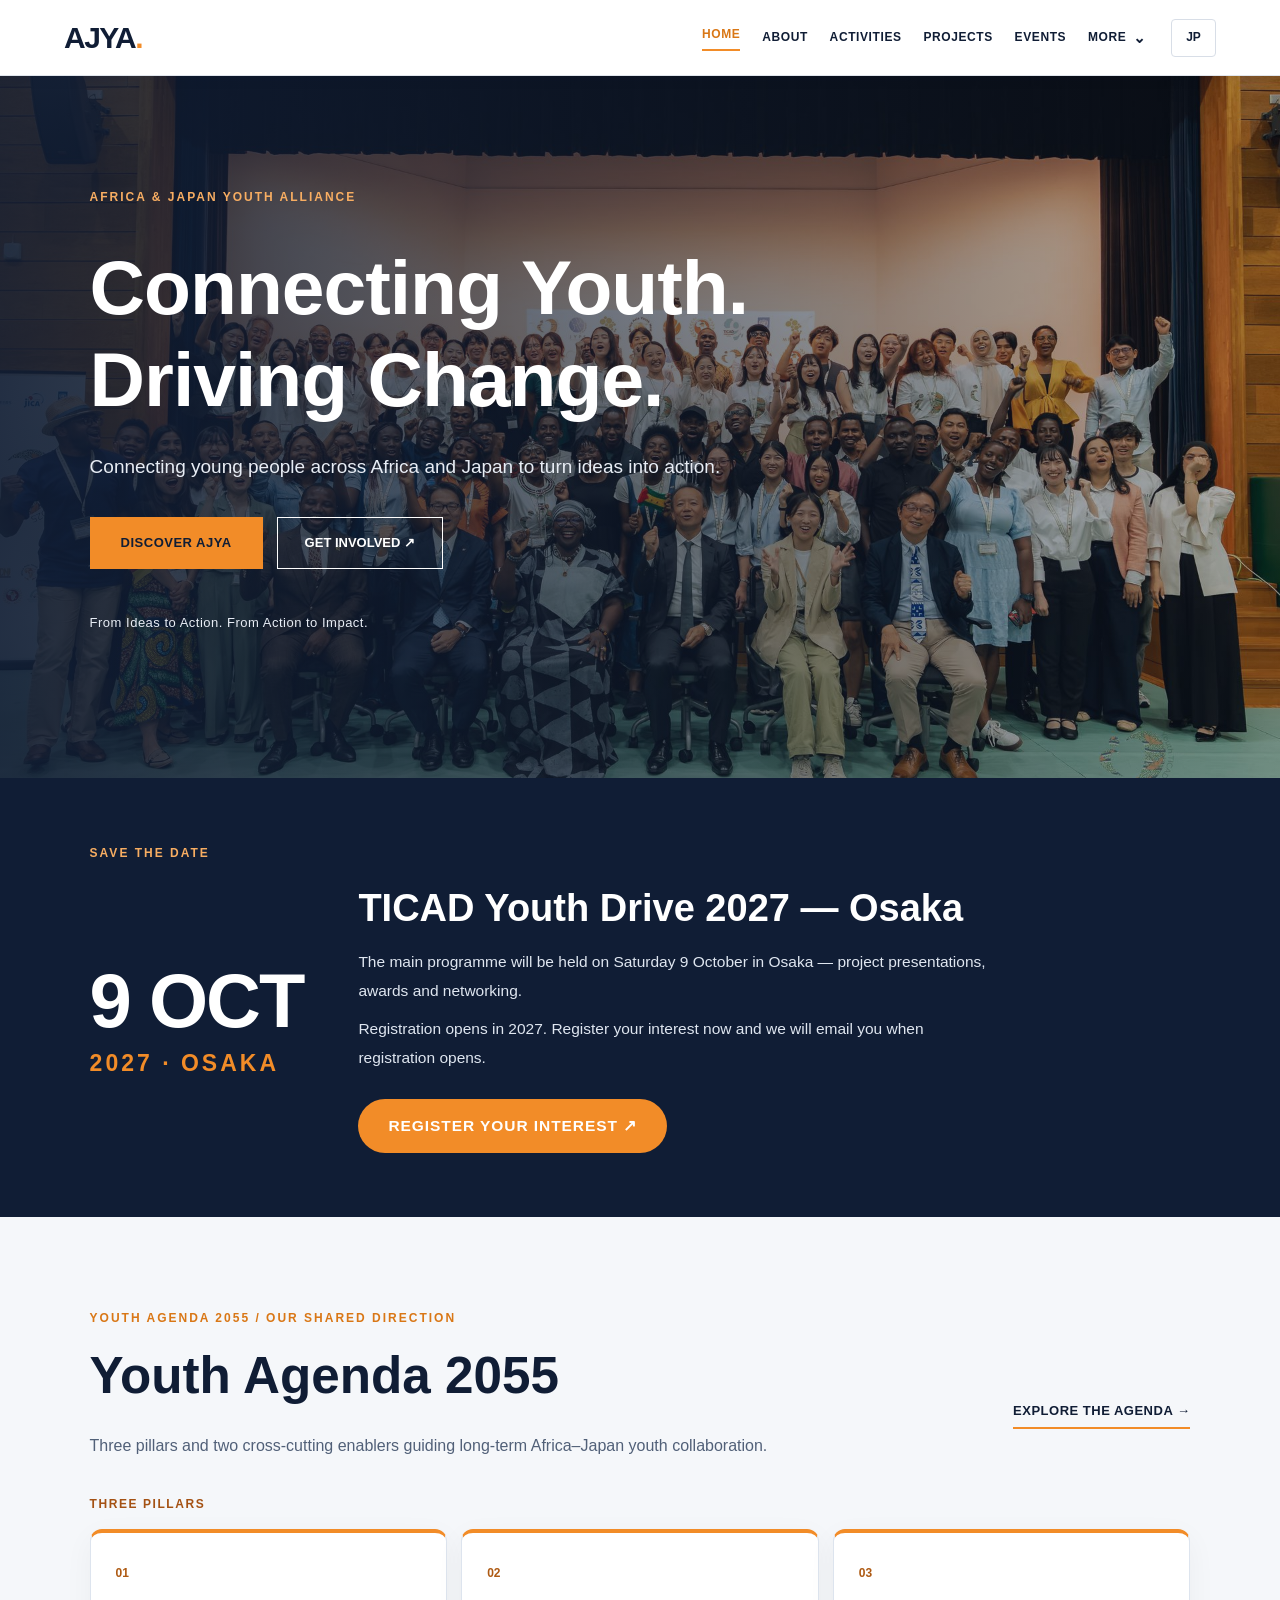
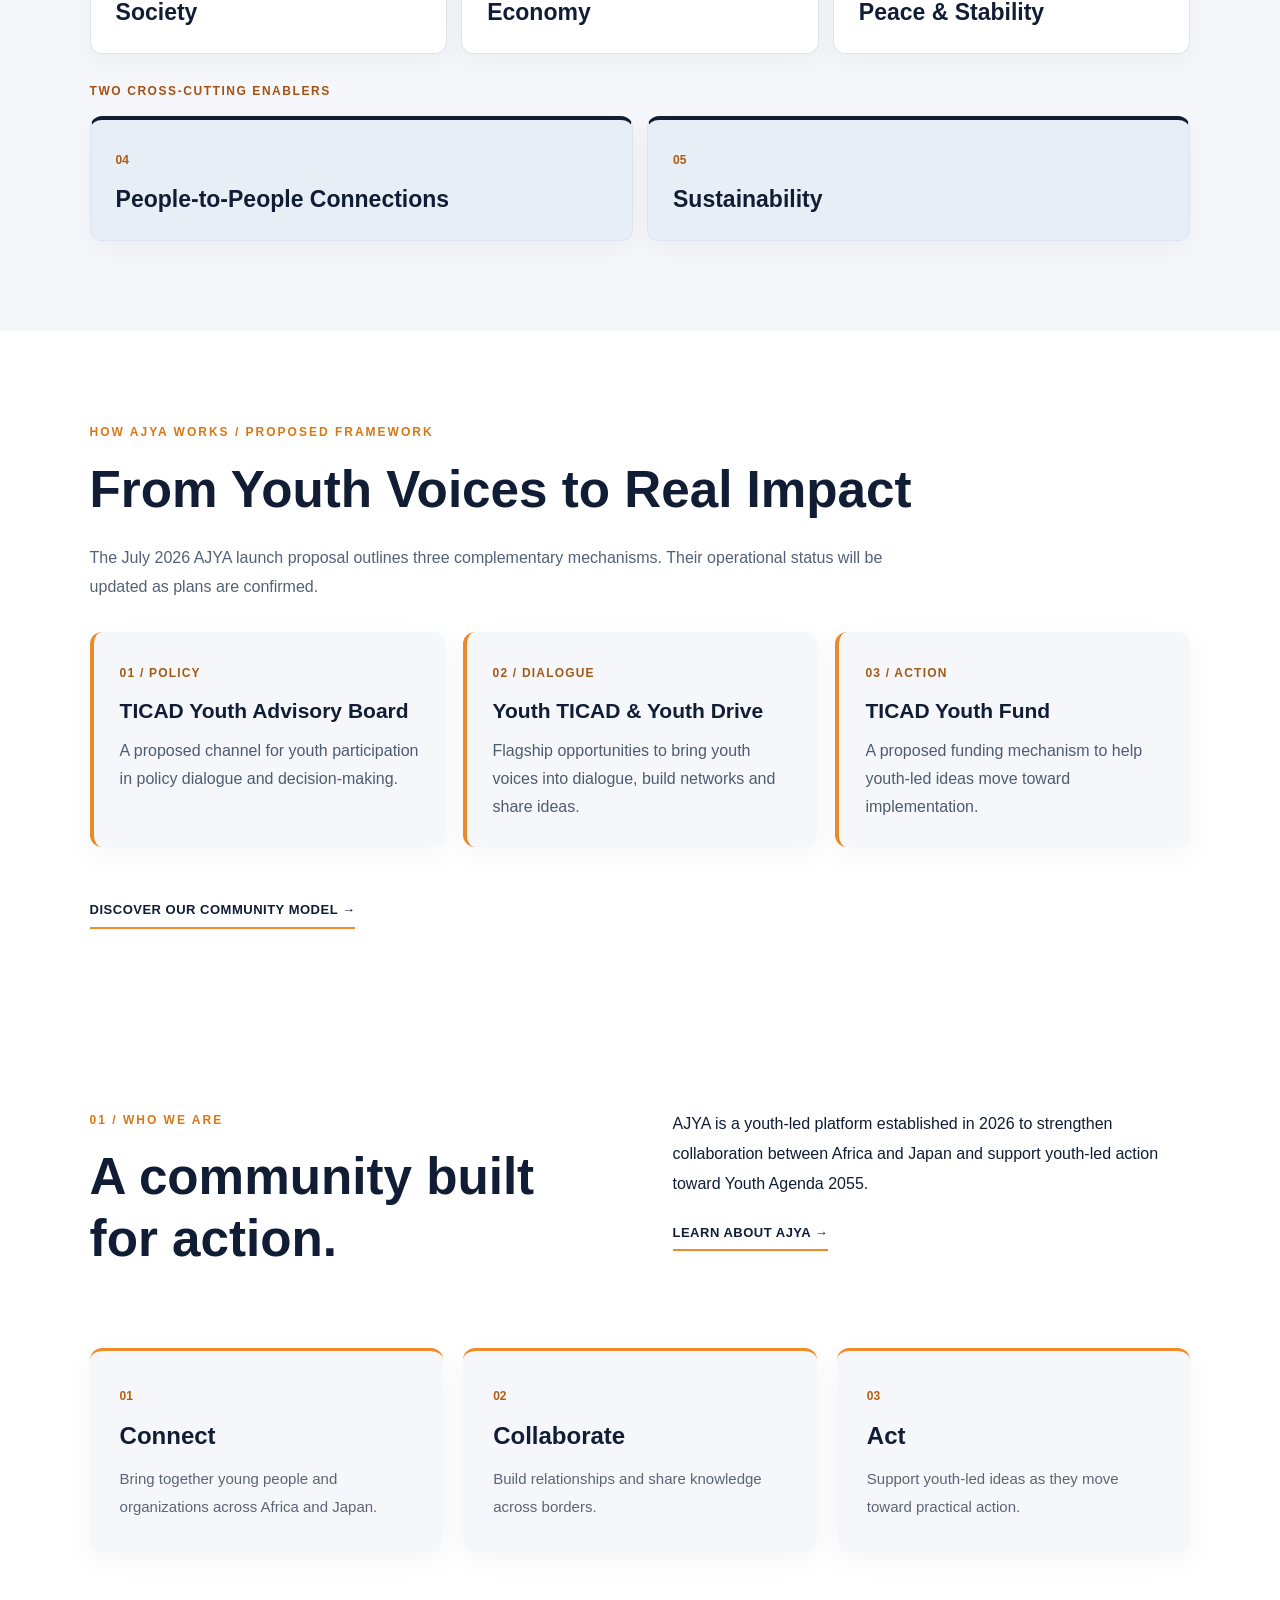
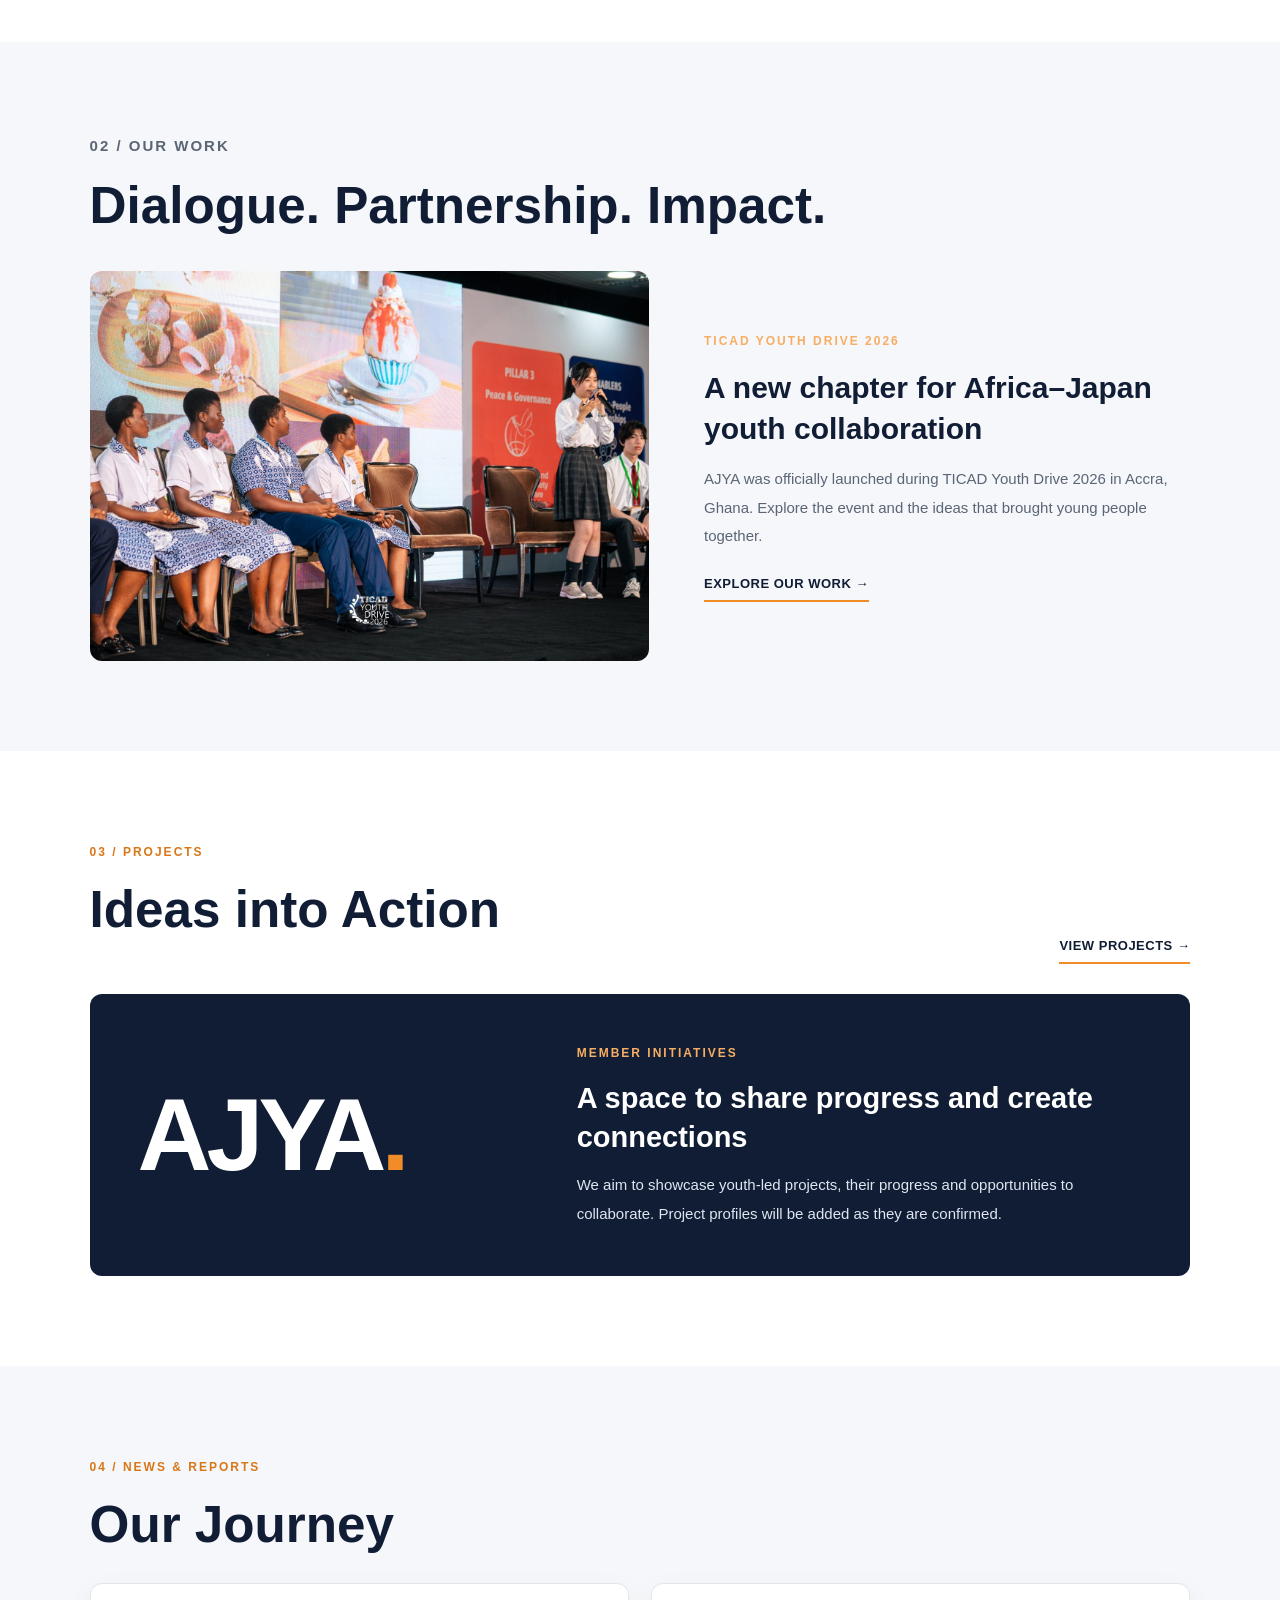
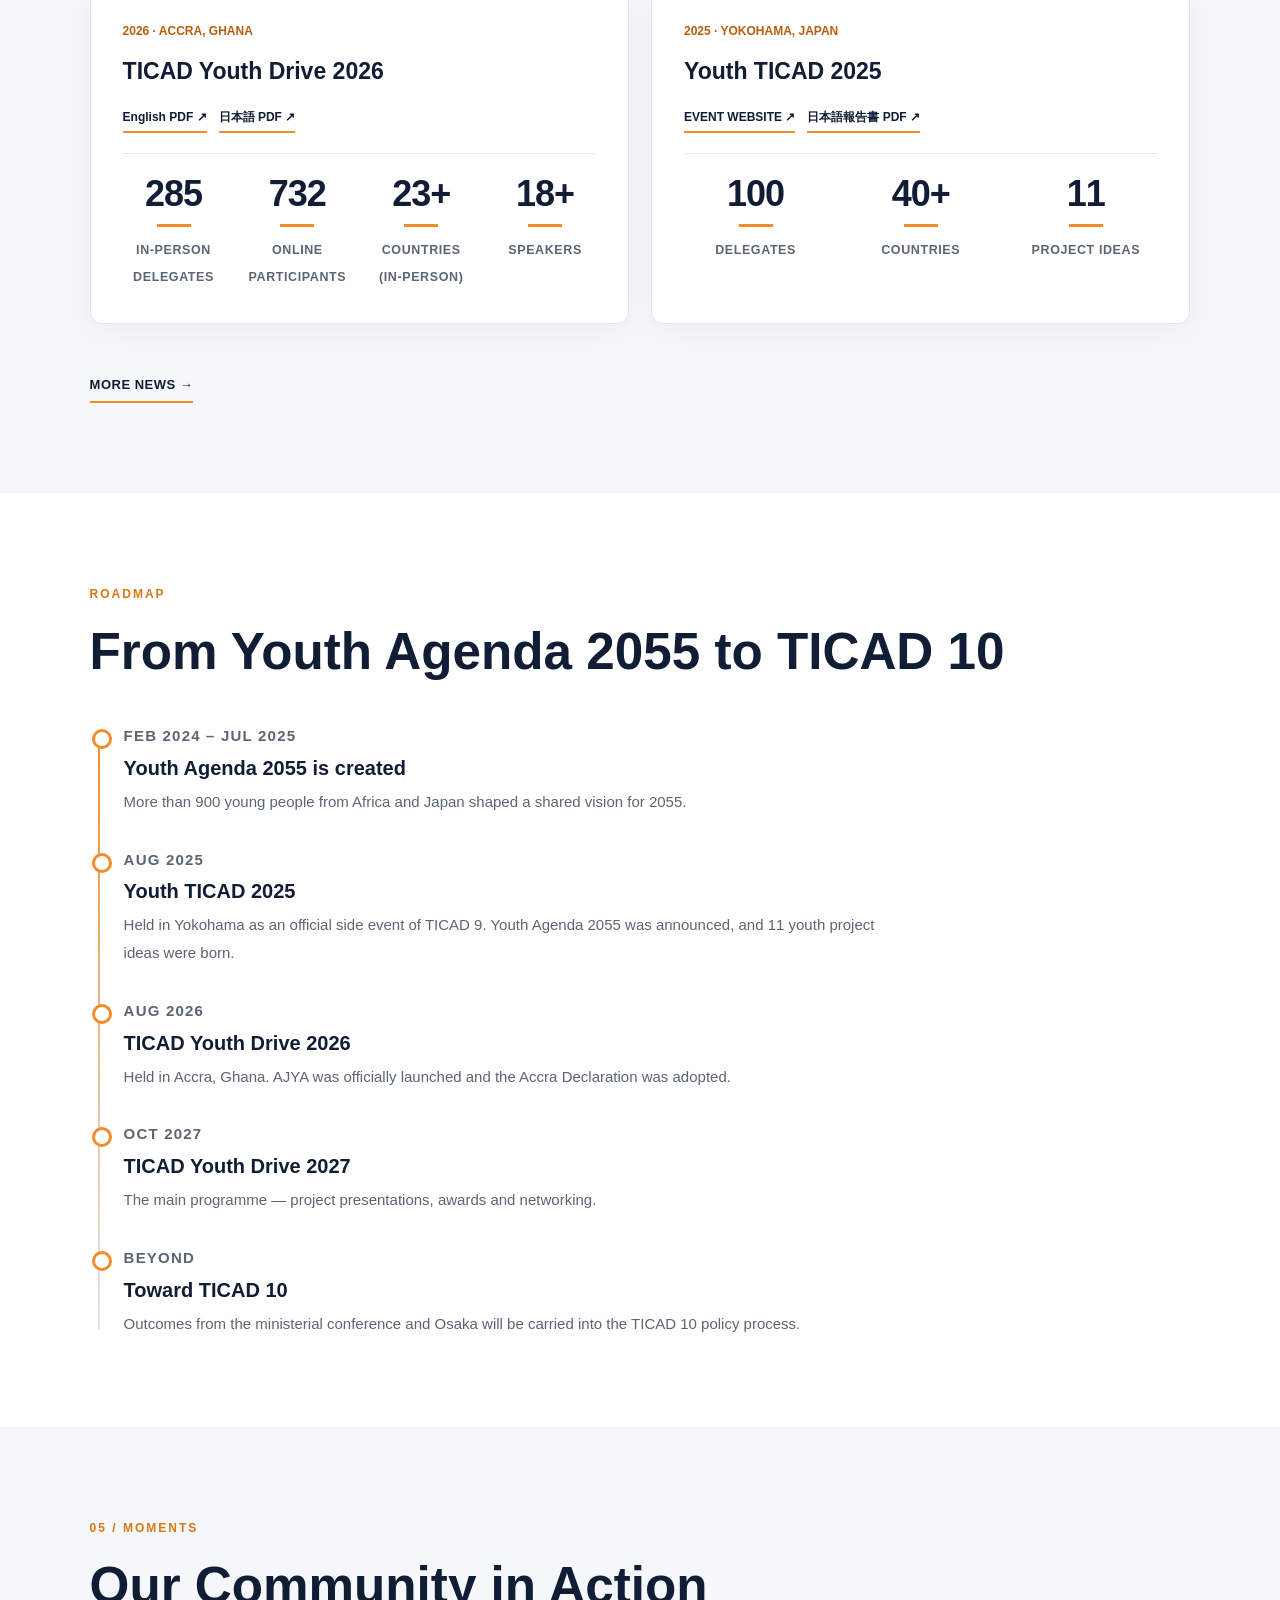
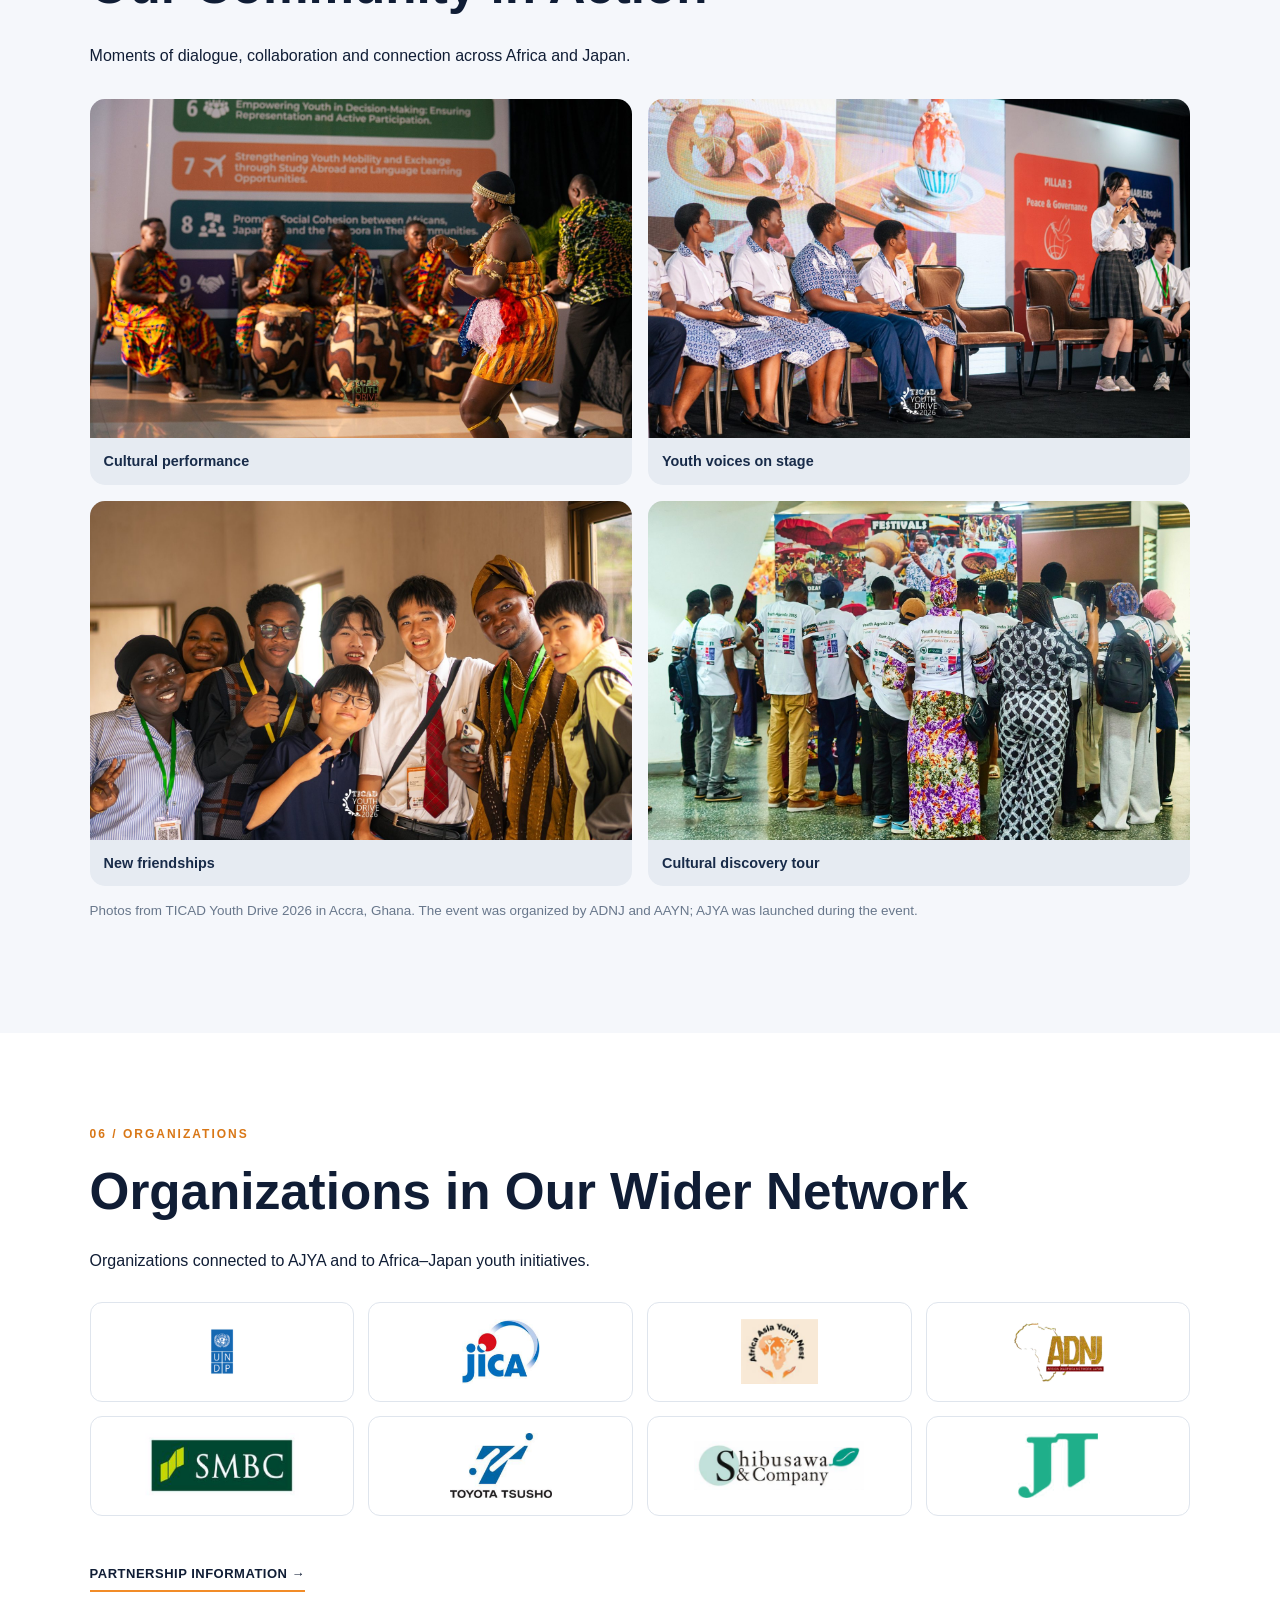
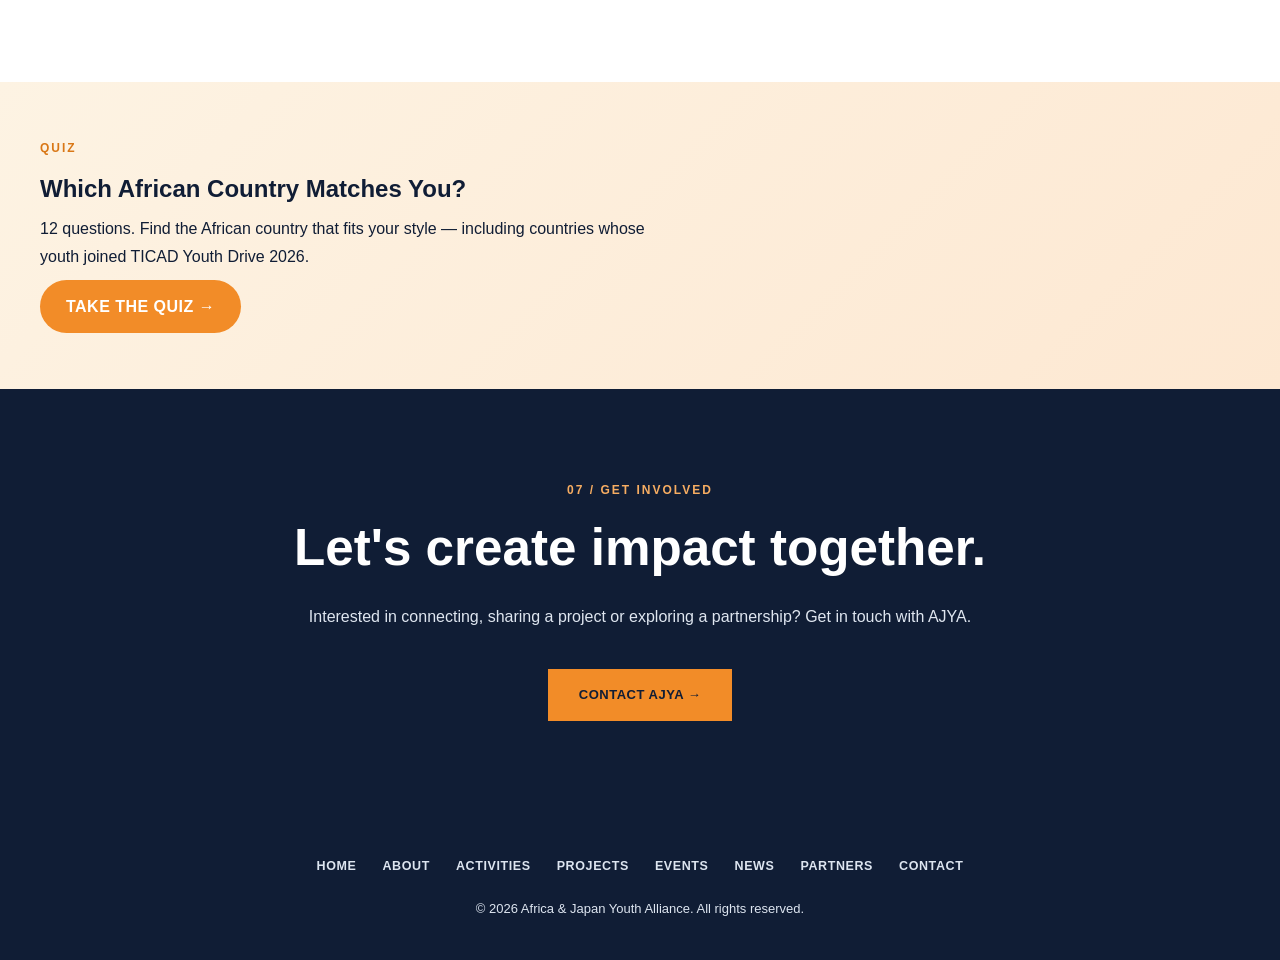
==== commit 970f5826: "Change 2025 report card label to 2025 · YOKOHAMA, JAPAN" ====
--- a/index.html
+++ b/index.html
@@ -7,7 +7,7 @@
 <section class="section aj-framework-section" id="alliance-framework"><div class="renewal-shell"><p class="section-label" data-en="HOW AJYA WORKS / PROPOSED FRAMEWORK" data-ja="AJYAの仕組み / 構想段階の枠組み">HOW AJYA WORKS / PROPOSED FRAMEWORK</p><h2 data-en="From Youth Voices to Real Impact" data-ja="若者の声を、社会を変える力へ">From Youth Voices to Real Impact</h2><p class="aj-framework-lead" data-en="The July 2026 AJYA launch proposal outlines three complementary mechanisms. Their operational status will be updated as plans are confirmed." data-ja="2026年7月のAJYA設立構想資料では、3つの仕組みを提示しています。実施状況は計画の確定に合わせて更新します。">The July 2026 AJYA launch proposal outlines three complementary mechanisms. Their operational status will be updated as plans are confirmed.</p><div class="aj-framework-grid"><article><span>01 / POLICY</span><h3>TICAD Youth Advisory Board</h3><p data-en="A proposed channel for youth participation in policy dialogue and decision-making." data-ja="若者が政策対話や意思決定に参加するための仕組みを構想しています。">A proposed channel for youth participation in policy dialogue and decision-making.</p></article><article><span>02 / DIALOGUE</span><h3>Youth TICAD &amp; Youth Drive</h3><p data-en="Flagship opportunities to bring youth voices into dialogue, build networks and share ideas." data-ja="若者の声を届け、ネットワークを築き、アイデアを共有する主要な交流の場です。">Flagship opportunities to bring youth voices into dialogue, build networks and share ideas.</p></article><article><span>03 / ACTION</span><h3>TICAD Youth Fund</h3><p data-en="A proposed funding mechanism to help youth-led ideas move toward implementation." data-ja="若者主体のアイデアを実装へつなぐための資金支援の仕組みを構想しています。">A proposed funding mechanism to help youth-led ideas move toward implementation.</p></article></div><a class="renewal-text-link" data-en="DISCOVER OUR COMMUNITY MODEL →" data-ja="コミュニティの仕組みを見る →" href="about.html#community-model">DISCOVER OUR COMMUNITY MODEL →</a></div></section><section class="section renewal-intro" id="about"><div class="renewal-shell renewal-split"><div><p class="section-label" data-en="01 / WHO WE ARE" data-ja="01 / AJYAについて">01 / WHO WE ARE</p><h2 data-en="A community built for action." data-ja="つながりを、行動へ。">A community built for action.</h2></div><div><p data-en="AJYA is a youth-led platform established in 2026 to strengthen collaboration between Africa and Japan and support youth-led action toward Youth Agenda 2055." data-ja="AJYA（日アフリカユース連合）は、アフリカと日本の若者の協働を促進し、Youth Agenda 2055に向けた行動を支えるため、2026年に発足した若者主体のプラットフォームです。">AJYA is a youth-led platform established in 2026 to strengthen collaboration between Africa and Japan and support youth-led action toward Youth Agenda 2055.</p><a class="renewal-text-link" data-en="LEARN ABOUT AJYA →" data-ja="AJYAについて詳しく →" href="about.html">LEARN ABOUT AJYA →</a></div></div><div class="renewal-shell renewal-three"><article class="renewal-value"><span>01</span><h3 data-en="Connect" data-ja="つながる">Connect</h3><p data-en="Bring together young people and organizations across Africa and Japan." data-ja="アフリカと日本の若者や団体をつなぎます。">Bring together young people and organizations across Africa and Japan.</p></article><article class="renewal-value"><span>02</span><h3 data-en="Collaborate" data-ja="協働する">Collaborate</h3><p data-en="Build relationships and share knowledge across borders." data-ja="国境を越えた協働と知識共有を促進します。">Build relationships and share knowledge across borders.</p></article><article class="renewal-value"><span>03</span><h3 data-en="Act" data-ja="行動する">Act</h3><p data-en="Support youth-led ideas as they move toward practical action." data-ja="若者のアイデアを具体的な行動につなげます。">Support youth-led ideas as they move toward practical action.</p></article></div></section>
 <section class="section renewal-feature" id="activities"><div class="renewal-shell"><p class="section-label" data-en="02 / OUR WORK" data-ja="02 / 活動紹介">02 / OUR WORK</p><h2 data-en="Dialogue. Partnership. Impact." data-ja="対話から協働、そして成果へ。">Dialogue. Partnership. Impact.</h2><div class="renewal-feature-grid"><img alt="TICAD Youth Drive participants" loading="lazy" src="images/youth-dialogue.jpg"/><div><p class="renewal-kicker">TICAD YOUTH DRIVE 2026</p><h3 data-en="A new chapter for Africa–Japan youth collaboration" data-ja="日アフリカの若者の協働に向けた新たな一歩">A new chapter for Africa–Japan youth collaboration</h3><p data-en="AJYA was officially launched during TICAD Youth Drive 2026 in Accra, Ghana. Explore the event and the ideas that brought young people together." data-ja="AJYAは、ガーナ・アクラで開催されたTICAD Youth Drive 2026で正式に発足しました。イベントの記録や若者たちの取り組みをご覧ください。">AJYA was officially launched during TICAD Youth Drive 2026 in Accra, Ghana. Explore the event and the ideas that brought young people together.</p><a class="renewal-text-link" data-en="EXPLORE OUR WORK →" data-ja="活動を見る →" href="activities.html">EXPLORE OUR WORK →</a></div></div></div></section>
 <section class="section renewal-projects" id="projects"><div class="renewal-shell"><div class="renewal-section-head"><div><p class="section-label" data-en="03 / PROJECTS" data-ja="03 / プロジェクト">03 / PROJECTS</p><h2 data-en="Ideas into Action" data-ja="アイデアを、実践へ。">Ideas into Action</h2></div><a class="renewal-text-link" data-en="VIEW PROJECTS →" data-ja="プロジェクトを見る →" href="projects.html">VIEW PROJECTS →</a></div><div class="renewal-project-panel"><div class="renewal-project-mark">AJYA<span>.</span></div><div><p class="renewal-kicker" data-en="MEMBER INITIATIVES" data-ja="メンバーの取り組み">MEMBER INITIATIVES</p><h3 data-en="A space to share progress and create connections" data-ja="進捗を共有し、新しいつながりを生む場所">A space to share progress and create connections</h3><p data-en="We aim to showcase youth-led projects, their progress and opportunities to collaborate. Project profiles will be added as they are confirmed." data-ja="若者主体のプロジェクトや進捗、協働の機会を紹介していきます。掲載内容は確認が取れたものから順次追加します。">We aim to showcase youth-led projects, their progress and opportunities to collaborate. Project profiles will be added as they are confirmed.</p></div></div></div></section>
-<section class="section renewal-updates" id="past-events"><div class="renewal-shell"><p class="section-label" data-en="04 / NEWS &amp; REPORTS" data-ja="04 / ニュース・報告書">04 / NEWS &amp; REPORTS</p><h2 data-en="Our Journey" data-ja="これまでの歩み">Our Journey</h2><div class="renewal-report-grid"><article class="renewal-report"><span>2026 · ACCRA, GHANA</span><h3>TICAD Youth Drive 2026</h3><div class="renewal-report-links"><a href="reports/youth-drive-2026-en.pdf" rel="noopener noreferrer" target="_blank">English PDF ↗</a><a href="reports/youth-drive-2026-ja.pdf" rel="noopener noreferrer" target="_blank">日本語 PDF ↗</a></div><div class="aj-stats aj-stats-in-card"><div class="aj-stat"><strong>285</strong><span data-en="IN-PERSON DELEGATES" data-ja="会場参加者">IN-PERSON DELEGATES</span></div><div class="aj-stat"><strong>732</strong><span data-en="ONLINE PARTICIPANTS" data-ja="オンライン参加者">ONLINE PARTICIPANTS</span></div><div class="aj-stat"><strong>23+</strong><span data-en="COUNTRIES (IN-PERSON)" data-ja="参加国（会場参加者）">COUNTRIES (IN-PERSON)</span></div><div class="aj-stat"><strong>18+</strong><span data-en="SPEAKERS" data-ja="登壇者">SPEAKERS</span></div></div></article><article class="renewal-report"><span>2025 · YOUTH TICAD</span><h3>Youth TICAD 2025</h3><div class="renewal-report-links"><a data-en="EVENT WEBSITE ↗" data-ja="イベント公式サイト ↗" href="https://www.youthticad2025.org/" rel="noopener noreferrer" target="_blank">EVENT WEBSITE ↗</a><a href="reports/youth-drive-2025-ja.pdf" rel="noopener noreferrer" target="_blank">日本語報告書 PDF ↗</a></div><div class="aj-stats aj-stats-in-card aj-stats-3"><div class="aj-stat"><strong>100</strong><span data-en="DELEGATES" data-ja="参加者">DELEGATES</span></div><div class="aj-stat"><strong>40+</strong><span data-en="COUNTRIES" data-ja="参加国">COUNTRIES</span></div><div class="aj-stat"><strong>11</strong><span data-en="PROJECT IDEAS" data-ja="プロジェクトアイデア">PROJECT IDEAS</span></div></div></article></div><a class="renewal-text-link" data-en="MORE NEWS →" data-ja="ニュース一覧 →" href="news.html">MORE NEWS →</a></div></section>
+<section class="section renewal-updates" id="past-events"><div class="renewal-shell"><p class="section-label" data-en="04 / NEWS &amp; REPORTS" data-ja="04 / ニュース・報告書">04 / NEWS &amp; REPORTS</p><h2 data-en="Our Journey" data-ja="これまでの歩み">Our Journey</h2><div class="renewal-report-grid"><article class="renewal-report"><span>2026 · ACCRA, GHANA</span><h3>TICAD Youth Drive 2026</h3><div class="renewal-report-links"><a href="reports/youth-drive-2026-en.pdf" rel="noopener noreferrer" target="_blank">English PDF ↗</a><a href="reports/youth-drive-2026-ja.pdf" rel="noopener noreferrer" target="_blank">日本語 PDF ↗</a></div><div class="aj-stats aj-stats-in-card"><div class="aj-stat"><strong>285</strong><span data-en="IN-PERSON DELEGATES" data-ja="会場参加者">IN-PERSON DELEGATES</span></div><div class="aj-stat"><strong>732</strong><span data-en="ONLINE PARTICIPANTS" data-ja="オンライン参加者">ONLINE PARTICIPANTS</span></div><div class="aj-stat"><strong>23+</strong><span data-en="COUNTRIES (IN-PERSON)" data-ja="参加国（会場参加者）">COUNTRIES (IN-PERSON)</span></div><div class="aj-stat"><strong>18+</strong><span data-en="SPEAKERS" data-ja="登壇者">SPEAKERS</span></div></div></article><article class="renewal-report"><span>2025 · YOKOHAMA, JAPAN</span><h3>Youth TICAD 2025</h3><div class="renewal-report-links"><a data-en="EVENT WEBSITE ↗" data-ja="イベント公式サイト ↗" href="https://www.youthticad2025.org/" rel="noopener noreferrer" target="_blank">EVENT WEBSITE ↗</a><a href="reports/youth-drive-2025-ja.pdf" rel="noopener noreferrer" target="_blank">日本語報告書 PDF ↗</a></div><div class="aj-stats aj-stats-in-card aj-stats-3"><div class="aj-stat"><strong>100</strong><span data-en="DELEGATES" data-ja="参加者">DELEGATES</span></div><div class="aj-stat"><strong>40+</strong><span data-en="COUNTRIES" data-ja="参加国">COUNTRIES</span></div><div class="aj-stat"><strong>11</strong><span data-en="PROJECT IDEAS" data-ja="プロジェクトアイデア">PROJECT IDEAS</span></div></div></article></div><a class="renewal-text-link" data-en="MORE NEWS →" data-ja="ニュース一覧 →" href="news.html">MORE NEWS →</a></div></section>
 <section class="section aj-roadmap-section" id="roadmap"><div class="renewal-shell"><p class="section-label" data-en="ROADMAP" data-ja="ロードマップ">ROADMAP</p><h2 data-en="From Youth Agenda 2055 to TICAD 10" data-ja="Youth Agenda 2055からTICAD 10へ">From Youth Agenda 2055 to TICAD 10</h2><div class="aj-timeline"><div class="aj-timeline-item"><p class="aj-timeline-date" data-en="FEB 2024 – JUL 2025" data-ja="2024年2月〜2025年7月">FEB 2024 – JUL 2025</p><h3 data-en="Youth Agenda 2055 is created" data-ja="Youth Agenda 2055を策定">Youth Agenda 2055 is created</h3><p data-en="More than 900 young people from Africa and Japan shaped a shared vision for 2055." data-ja="アフリカと日本の若者900名以上が参加し、2055年に向けた共通ビジョンをまとめました。">More than 900 young people from Africa and Japan shaped a shared vision for 2055.</p></div><div class="aj-timeline-item"><p class="aj-timeline-date" data-en="AUG 2025" data-ja="2025年8月">AUG 2025</p><h3 data-en="Youth TICAD 2025" data-ja="Youth TICAD 2025">Youth TICAD 2025</h3><p data-en="Held in Yokohama as an official side event of TICAD 9. Youth Agenda 2055 was announced, and 11 youth project ideas were born." data-ja="横浜でTICAD 9公式サイドイベントとして開催。Youth Agenda 2055を正式発表し、11のプロジェクトアイデアが生まれました。">Held in Yokohama as an official side event of TICAD 9. Youth Agenda 2055 was announced, and 11 youth project ideas were born.</p></div><div class="aj-timeline-item"><p class="aj-timeline-date" data-en="AUG 2026" data-ja="2026年8月">AUG 2026</p><h3 data-en="TICAD Youth Drive 2026" data-ja="TICAD Youth Drive 2026">TICAD Youth Drive 2026</h3><p data-en="Held in Accra, Ghana. AJYA was officially launched and the Accra Declaration was adopted." data-ja="ガーナ・アクラで開催。AJYAが正式に発足し、アクラ宣言が採択されました。">Held in Accra, Ghana. AJYA was officially launched and the Accra Declaration was adopted.</p></div><div class="aj-timeline-item"><p class="aj-timeline-date" data-en="OCT 2027" data-ja="2027年10月">OCT 2027</p><h3 data-en="TICAD Youth Drive 2027" data-ja="TICAD Youth Drive 2027">TICAD Youth Drive 2027</h3><p data-en="The main programme — project presentations, awards and networking." data-ja="メインプログラム（プロジェクト発表・表彰・交流）を開催します。">The main programme — project presentations, awards and networking.</p></div><div class="aj-timeline-item"><p class="aj-timeline-date" data-en="BEYOND" data-ja="その先">BEYOND</p><h3 data-en="Toward TICAD 10" data-ja="TICAD 10へ">Toward TICAD 10</h3><p data-en="Outcomes from the ministerial conference and Osaka will be carried into the TICAD 10 policy process." data-ja="閣僚会合と大阪大会の成果を、TICAD 10の政策文書につなげていきます。">Outcomes from the ministerial conference and Osaka will be carried into the TICAD 10 policy process.</p></div></div></div></section>
 <section class="section aj-gallery-section" id="gallery"><div class="renewal-shell"><p class="section-label" data-en="05 / MOMENTS" data-ja="05 / 活動の様子">05 / MOMENTS</p><div class="renewal-section-head"><div><h2 data-en="Our Community in Action" data-ja="写真で見る私たちの活動">Our Community in Action</h2><p data-en="Moments of dialogue, collaboration and connection across Africa and Japan." data-ja="アフリカと日本をつなぐ対話・協働・交流の様子をご紹介します。">Moments of dialogue, collaboration and connection across Africa and Japan.</p></div></div><div class="aj-photo-grid"><figure class="aj-photo"><img alt="Cultural performance — TICAD Youth Drive 2026" loading="lazy" src="images/cultural-performance.jpg"/><figcaption data-en="Cultural performance" data-ja="文化交流・パフォーマンス">Cultural performance</figcaption></figure><figure class="aj-photo"><img alt="Youth voices on stage — TICAD Youth Drive 2026" loading="lazy" src="images/youth-dialogue.jpg"/><figcaption data-en="Youth voices on stage" data-ja="高校生による対話">Youth voices on stage</figcaption></figure><figure class="aj-photo"><img alt="New friendships — TICAD Youth Drive 2026" loading="lazy" src="images/new-friendships.jpg"/><figcaption data-en="New friendships" data-ja="国境を越えた友情">New friendships</figcaption></figure><figure class="aj-photo"><img alt="Cultural discovery tour — TICAD Youth Drive 2026" loading="lazy" src="images/cultural-tour.jpg"/><figcaption data-en="Cultural discovery tour" data-ja="文化体験ツアー">Cultural discovery tour</figcaption></figure></div><p class="aj-note" data-en="Photos from TICAD Youth Drive 2026 in Accra, Ghana. The event was organized by ADNJ and AAYN; AJYA was launched during the event." data-ja="ガーナ・アクラで開催されたTICAD Youth Drive 2026の記録です。主催はADNJ・AAYNで、AJYAはイベント中に発足しました。">Photos from TICAD Youth Drive 2026 in Accra, Ghana. The event was organized by ADNJ and AAYN; AJYA was launched during the event.</p></div></section>
 <section class="section aj-network-section" id="network"><div class="renewal-shell"><p class="section-label" data-en="06 / ORGANIZATIONS" data-ja="06 / 関係団体・企業">06 / ORGANIZATIONS</p><h2 data-en="Organizations in Our Wider Network" data-ja="関連団体・企業の紹介">Organizations in Our Wider Network</h2><p data-en="Organizations connected to AJYA and to Africa–Japan youth initiatives." data-ja="AJYAおよびアフリカと日本の若者の取り組みに関わる団体・企業です。">Organizations connected to AJYA and to Africa–Japan youth initiatives.</p><div class="aj-logo-grid"><div class="aj-logo-tile"><img alt="UNDP logo" data-logo="1" src="logos/undp.png"/><span>UNDP</span></div><div class="aj-logo-tile"><img alt="JICA logo" data-logo="1" src="logos/jica.png"/><span>JICA</span></div><div class="aj-logo-tile"><img alt="AAYN logo" data-logo="1" src="logos/aayn.png"/><span>AAYN</span></div><div class="aj-logo-tile"><img alt="ADNJ logo" data-logo="1" src="logos/adnj.png"/><span>ADNJ</span></div><div class="aj-logo-tile"><img alt="SMBC logo" data-logo="1" src="logos/smbc.png"/><span>SMBC</span></div><div class="aj-logo-tile"><img alt="豊田通商 logo" data-logo="1" src="logos/toyota-tsusho.png"/><span>豊田通商</span></div><div class="aj-logo-tile"><img alt="渋沢アンドカンパニー logo" data-logo="1" src="logos/shibusawa.png"/><span>渋沢アンドカンパニー</span></div><div class="aj-logo-tile"><img alt="JT logo" data-logo="1" src="logos/jt.png"/><span>JT</span></div></div><a class="renewal-text-link" data-en="PARTNERSHIP INFORMATION →" data-ja="パートナー情報を見る →" href="partners.html">PARTNERSHIP INFORMATION →</a></div></section>
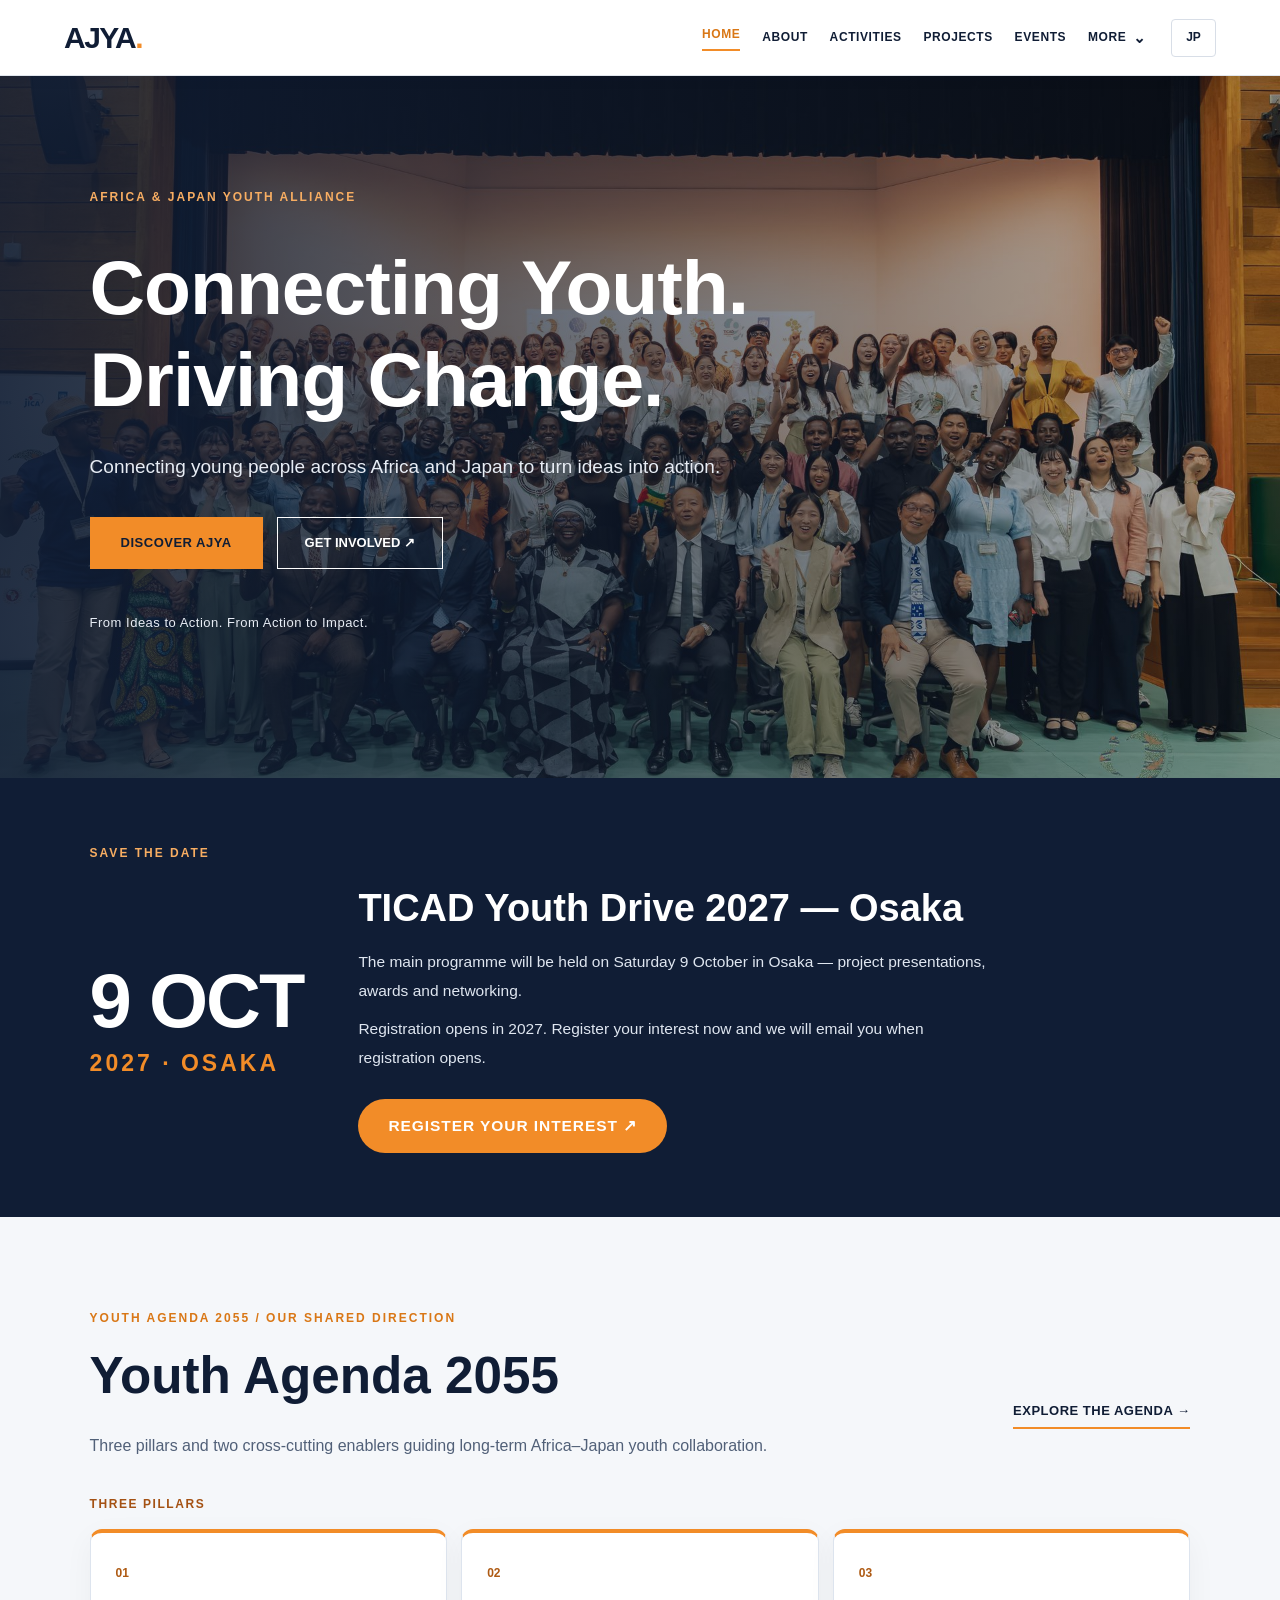
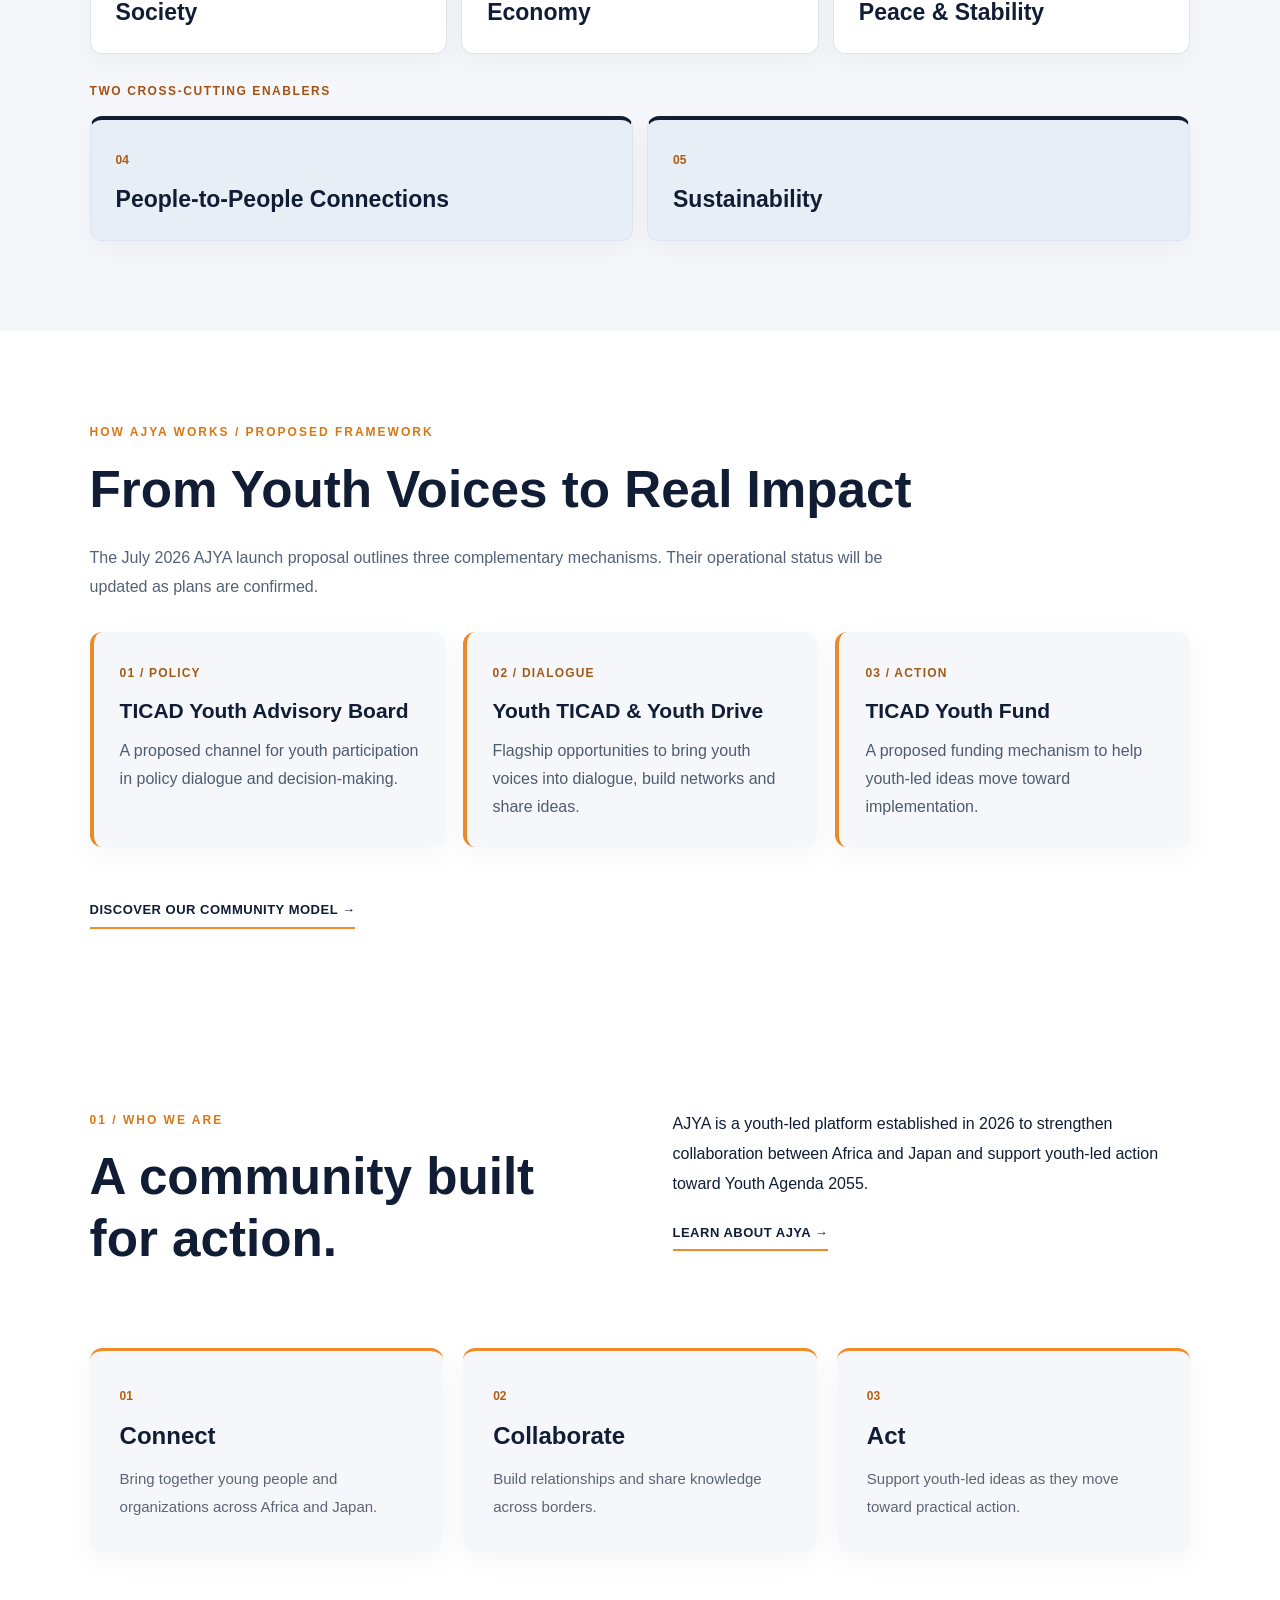
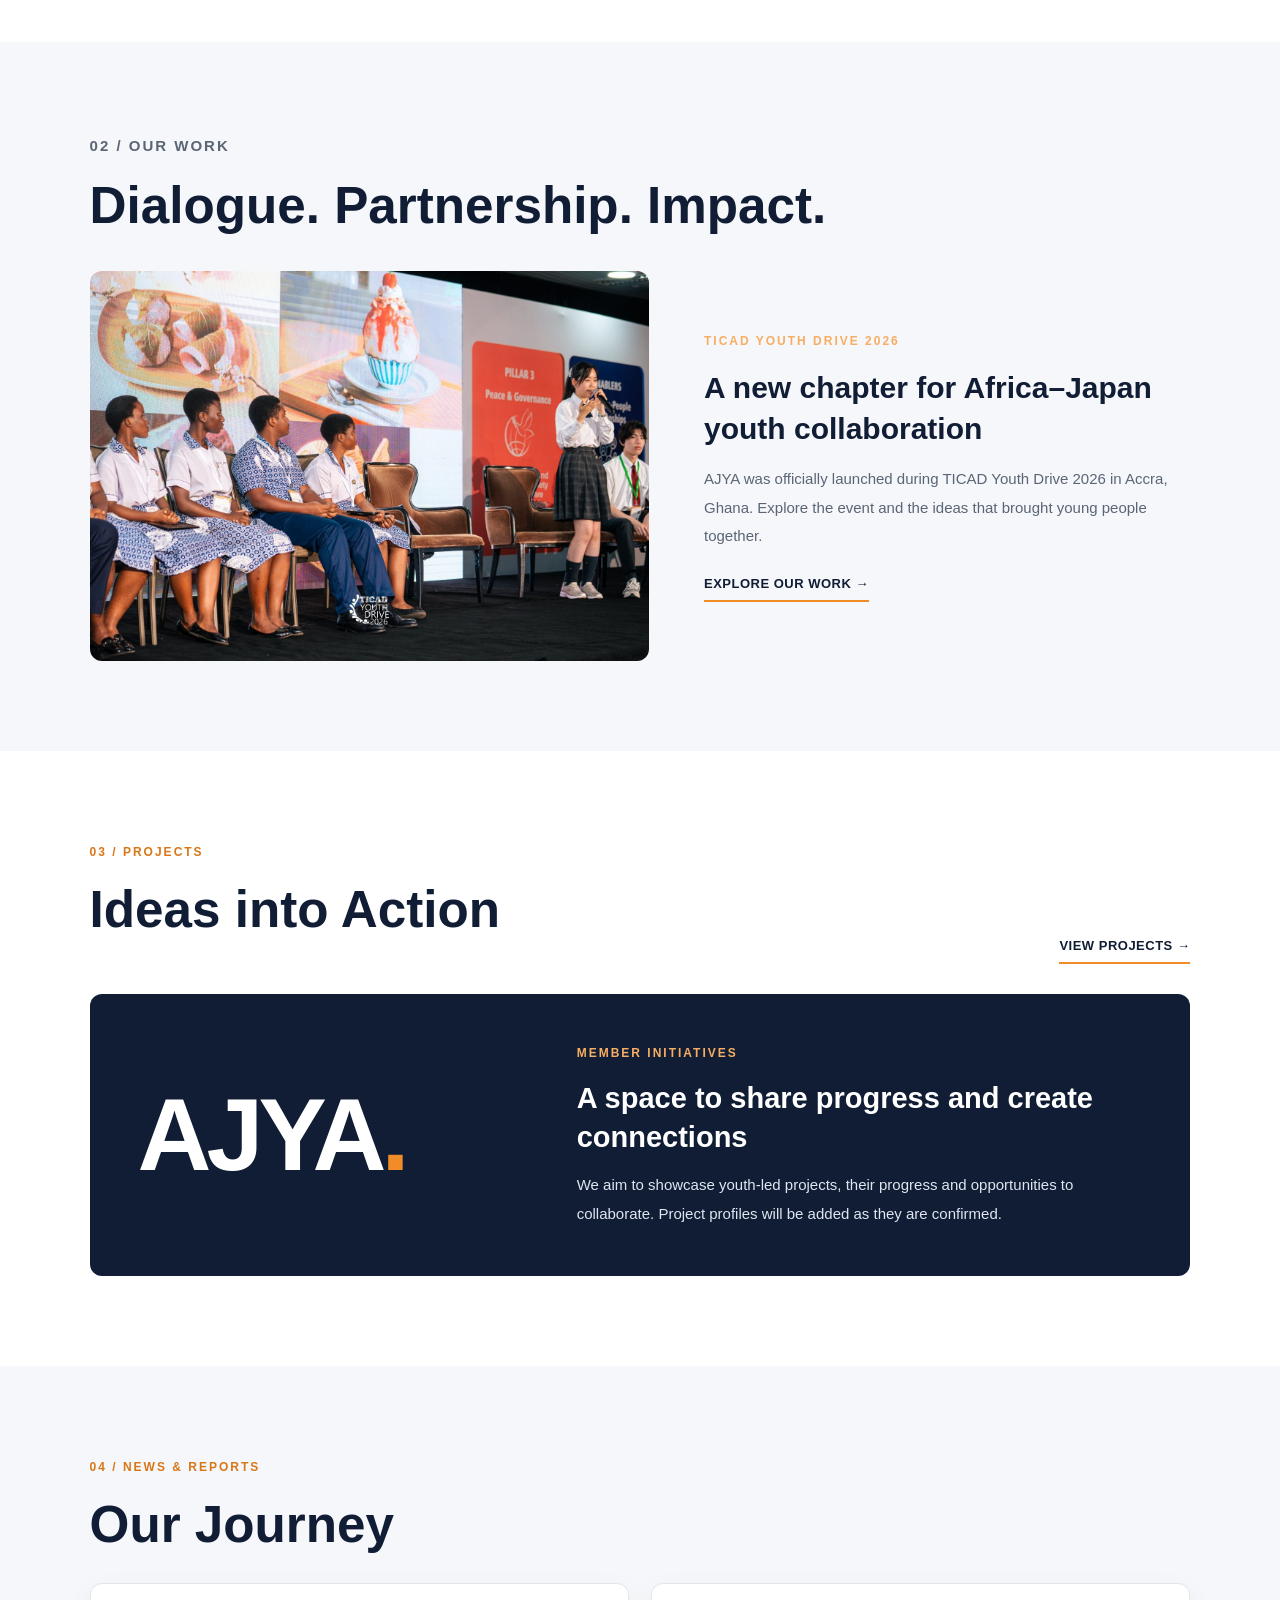
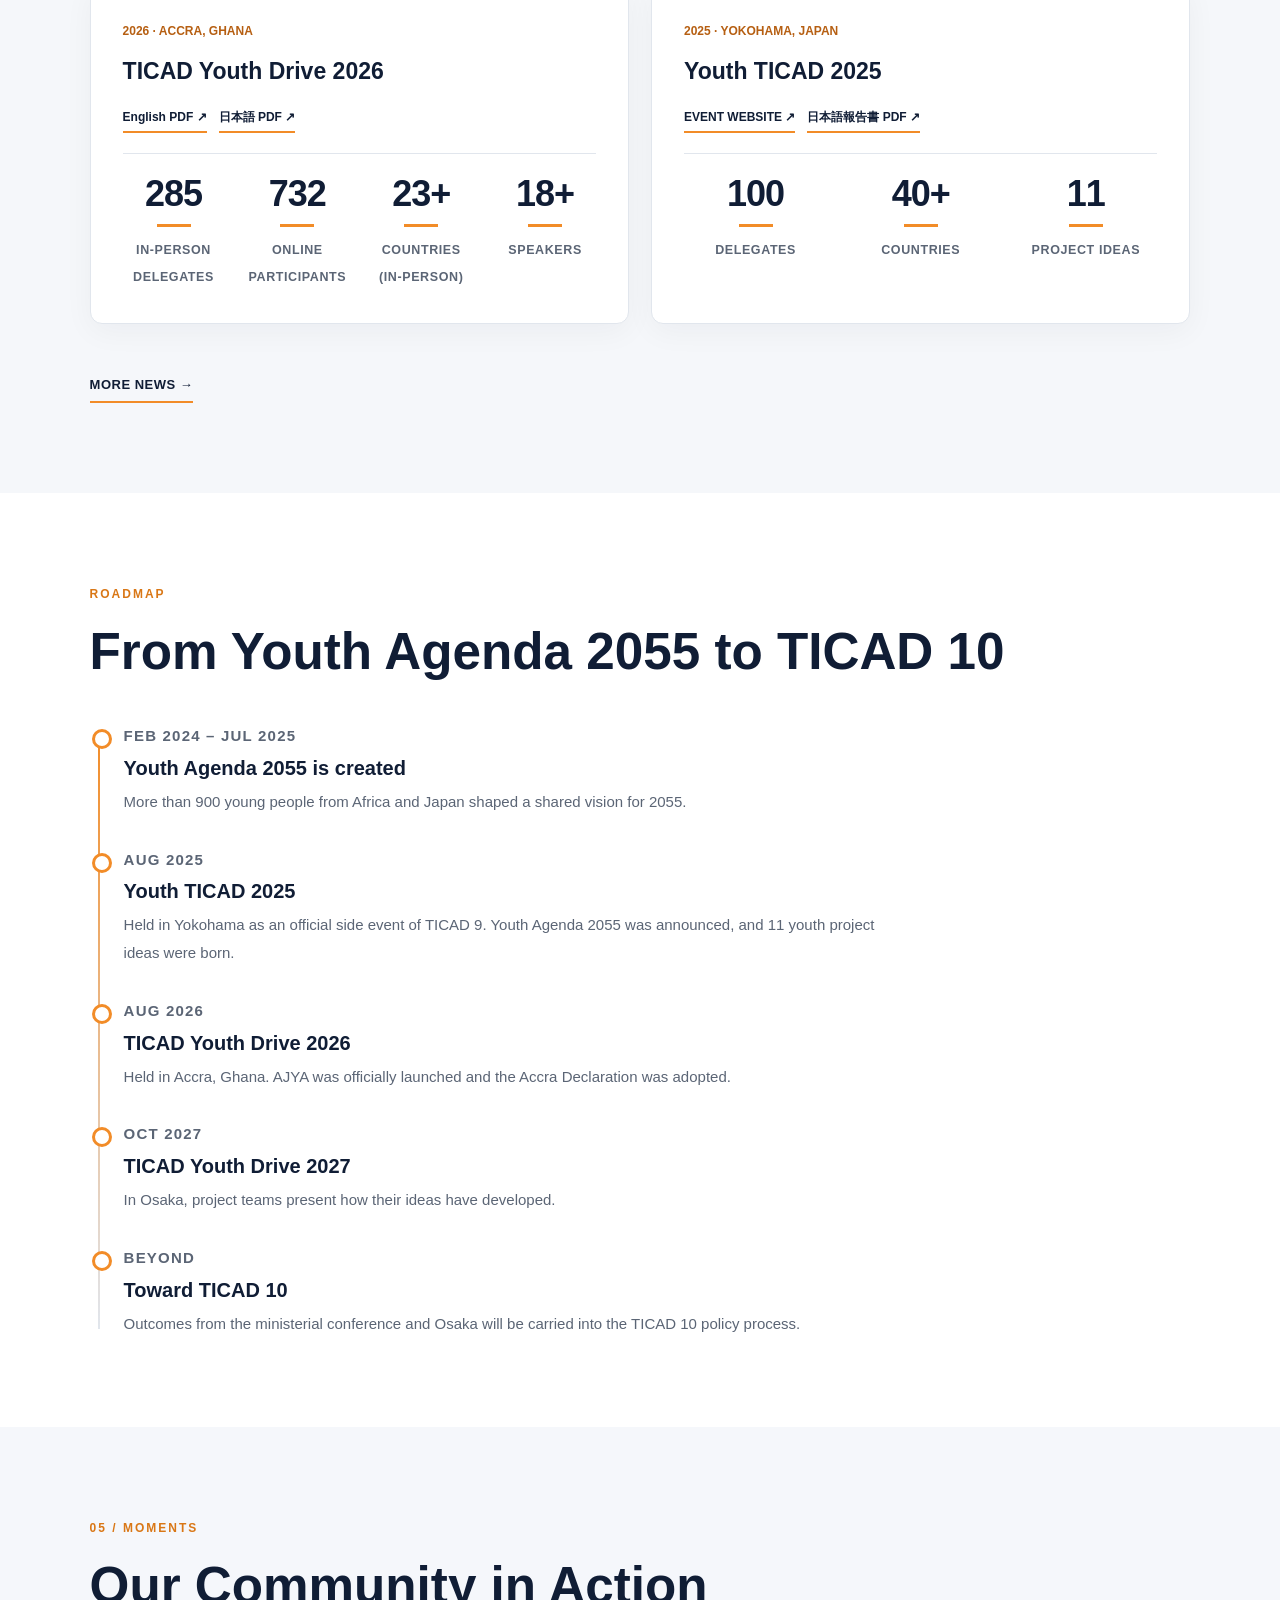
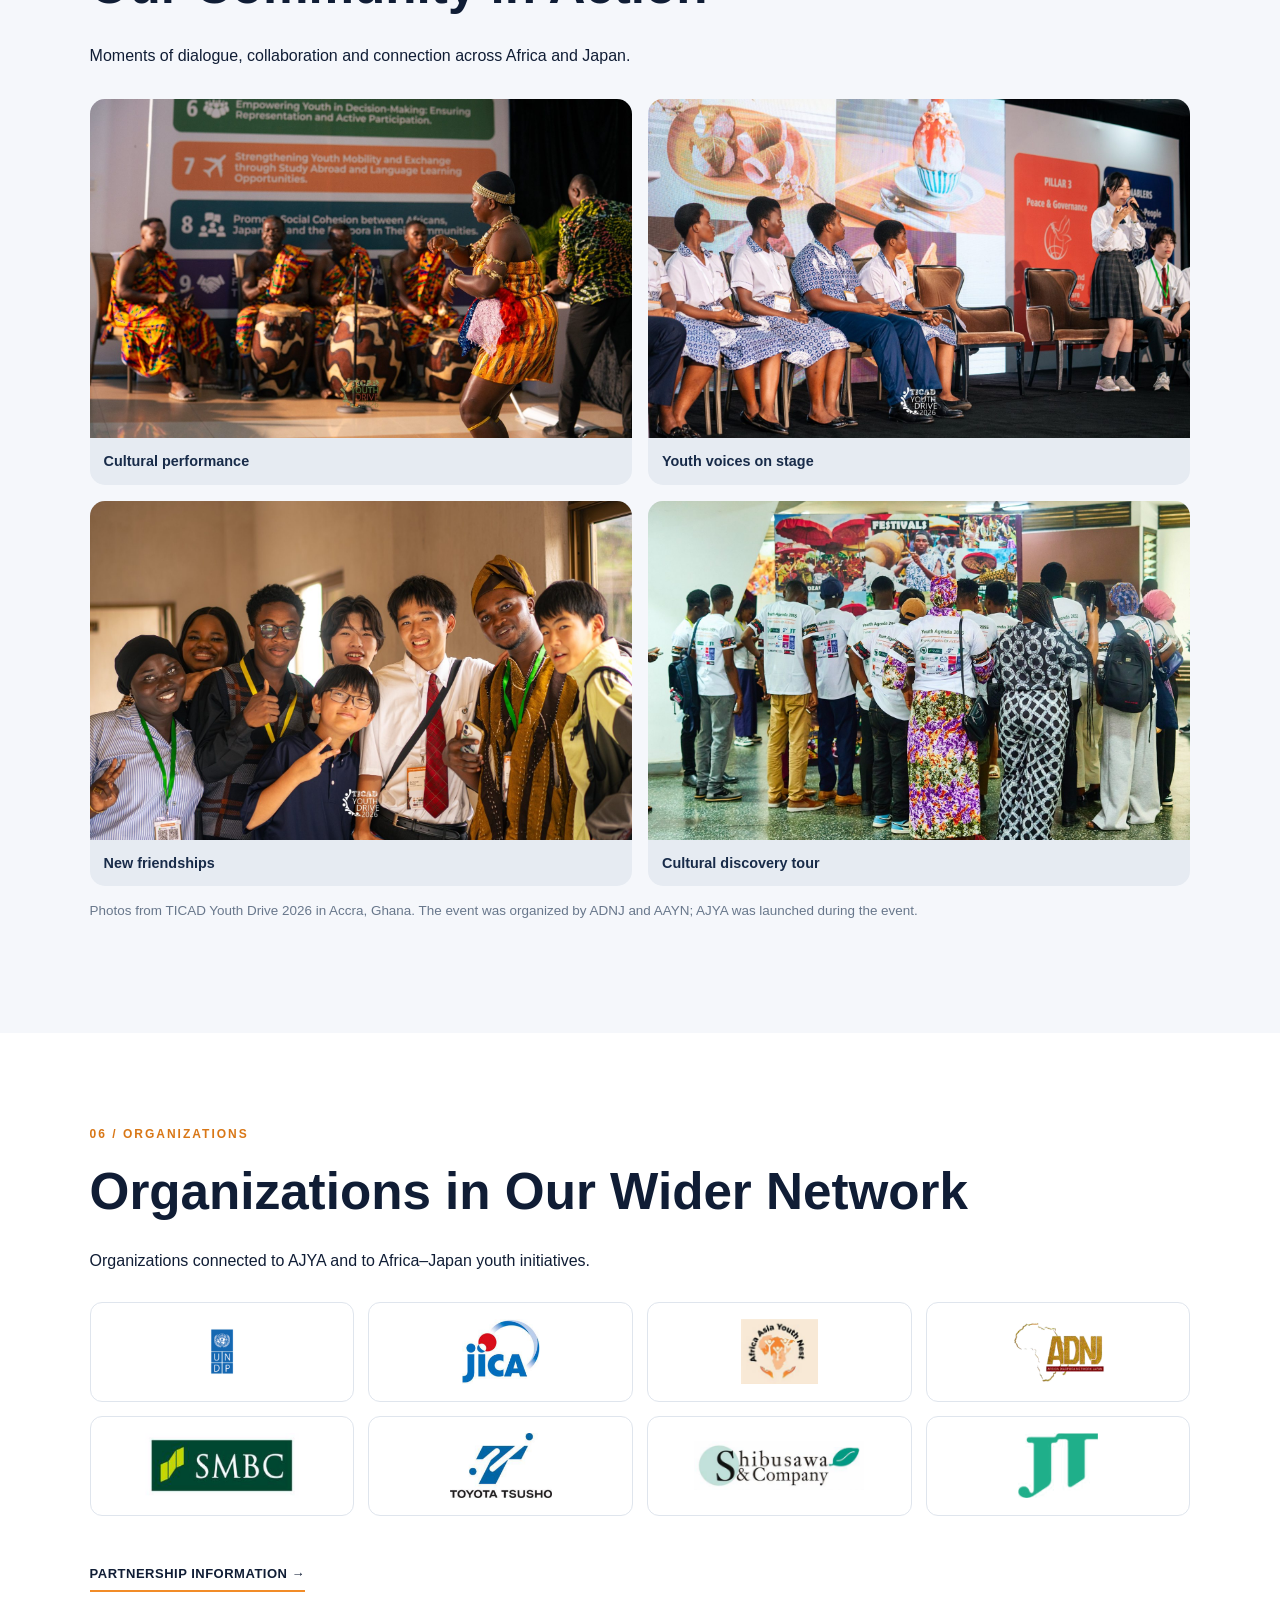
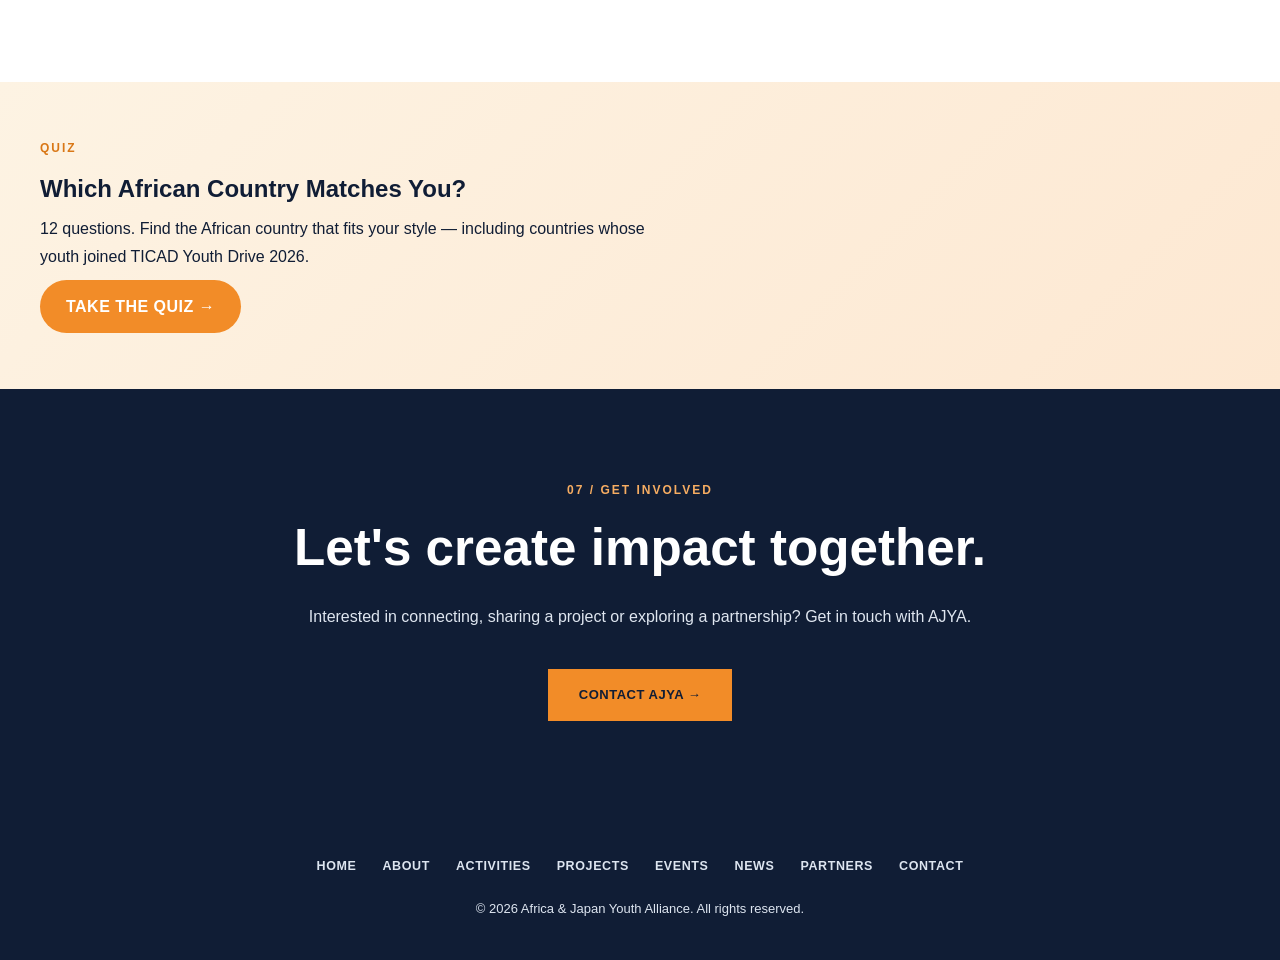
==== commit f2cda755: "Update OCT 2027 roadmap body copy (includes 2025 card label change)" ====
--- a/index.html
+++ b/index.html
@@ -8,7 +8,7 @@
 <section class="section renewal-feature" id="activities"><div class="renewal-shell"><p class="section-label" data-en="02 / OUR WORK" data-ja="02 / 活動紹介">02 / OUR WORK</p><h2 data-en="Dialogue. Partnership. Impact." data-ja="対話から協働、そして成果へ。">Dialogue. Partnership. Impact.</h2><div class="renewal-feature-grid"><img alt="TICAD Youth Drive participants" loading="lazy" src="images/youth-dialogue.jpg"/><div><p class="renewal-kicker">TICAD YOUTH DRIVE 2026</p><h3 data-en="A new chapter for Africa–Japan youth collaboration" data-ja="日アフリカの若者の協働に向けた新たな一歩">A new chapter for Africa–Japan youth collaboration</h3><p data-en="AJYA was officially launched during TICAD Youth Drive 2026 in Accra, Ghana. Explore the event and the ideas that brought young people together." data-ja="AJYAは、ガーナ・アクラで開催されたTICAD Youth Drive 2026で正式に発足しました。イベントの記録や若者たちの取り組みをご覧ください。">AJYA was officially launched during TICAD Youth Drive 2026 in Accra, Ghana. Explore the event and the ideas that brought young people together.</p><a class="renewal-text-link" data-en="EXPLORE OUR WORK →" data-ja="活動を見る →" href="activities.html">EXPLORE OUR WORK →</a></div></div></div></section>
 <section class="section renewal-projects" id="projects"><div class="renewal-shell"><div class="renewal-section-head"><div><p class="section-label" data-en="03 / PROJECTS" data-ja="03 / プロジェクト">03 / PROJECTS</p><h2 data-en="Ideas into Action" data-ja="アイデアを、実践へ。">Ideas into Action</h2></div><a class="renewal-text-link" data-en="VIEW PROJECTS →" data-ja="プロジェクトを見る →" href="projects.html">VIEW PROJECTS →</a></div><div class="renewal-project-panel"><div class="renewal-project-mark">AJYA<span>.</span></div><div><p class="renewal-kicker" data-en="MEMBER INITIATIVES" data-ja="メンバーの取り組み">MEMBER INITIATIVES</p><h3 data-en="A space to share progress and create connections" data-ja="進捗を共有し、新しいつながりを生む場所">A space to share progress and create connections</h3><p data-en="We aim to showcase youth-led projects, their progress and opportunities to collaborate. Project profiles will be added as they are confirmed." data-ja="若者主体のプロジェクトや進捗、協働の機会を紹介していきます。掲載内容は確認が取れたものから順次追加します。">We aim to showcase youth-led projects, their progress and opportunities to collaborate. Project profiles will be added as they are confirmed.</p></div></div></div></section>
 <section class="section renewal-updates" id="past-events"><div class="renewal-shell"><p class="section-label" data-en="04 / NEWS &amp; REPORTS" data-ja="04 / ニュース・報告書">04 / NEWS &amp; REPORTS</p><h2 data-en="Our Journey" data-ja="これまでの歩み">Our Journey</h2><div class="renewal-report-grid"><article class="renewal-report"><span>2026 · ACCRA, GHANA</span><h3>TICAD Youth Drive 2026</h3><div class="renewal-report-links"><a href="reports/youth-drive-2026-en.pdf" rel="noopener noreferrer" target="_blank">English PDF ↗</a><a href="reports/youth-drive-2026-ja.pdf" rel="noopener noreferrer" target="_blank">日本語 PDF ↗</a></div><div class="aj-stats aj-stats-in-card"><div class="aj-stat"><strong>285</strong><span data-en="IN-PERSON DELEGATES" data-ja="会場参加者">IN-PERSON DELEGATES</span></div><div class="aj-stat"><strong>732</strong><span data-en="ONLINE PARTICIPANTS" data-ja="オンライン参加者">ONLINE PARTICIPANTS</span></div><div class="aj-stat"><strong>23+</strong><span data-en="COUNTRIES (IN-PERSON)" data-ja="参加国（会場参加者）">COUNTRIES (IN-PERSON)</span></div><div class="aj-stat"><strong>18+</strong><span data-en="SPEAKERS" data-ja="登壇者">SPEAKERS</span></div></div></article><article class="renewal-report"><span>2025 · YOKOHAMA, JAPAN</span><h3>Youth TICAD 2025</h3><div class="renewal-report-links"><a data-en="EVENT WEBSITE ↗" data-ja="イベント公式サイト ↗" href="https://www.youthticad2025.org/" rel="noopener noreferrer" target="_blank">EVENT WEBSITE ↗</a><a href="reports/youth-drive-2025-ja.pdf" rel="noopener noreferrer" target="_blank">日本語報告書 PDF ↗</a></div><div class="aj-stats aj-stats-in-card aj-stats-3"><div class="aj-stat"><strong>100</strong><span data-en="DELEGATES" data-ja="参加者">DELEGATES</span></div><div class="aj-stat"><strong>40+</strong><span data-en="COUNTRIES" data-ja="参加国">COUNTRIES</span></div><div class="aj-stat"><strong>11</strong><span data-en="PROJECT IDEAS" data-ja="プロジェクトアイデア">PROJECT IDEAS</span></div></div></article></div><a class="renewal-text-link" data-en="MORE NEWS →" data-ja="ニュース一覧 →" href="news.html">MORE NEWS →</a></div></section>
-<section class="section aj-roadmap-section" id="roadmap"><div class="renewal-shell"><p class="section-label" data-en="ROADMAP" data-ja="ロードマップ">ROADMAP</p><h2 data-en="From Youth Agenda 2055 to TICAD 10" data-ja="Youth Agenda 2055からTICAD 10へ">From Youth Agenda 2055 to TICAD 10</h2><div class="aj-timeline"><div class="aj-timeline-item"><p class="aj-timeline-date" data-en="FEB 2024 – JUL 2025" data-ja="2024年2月〜2025年7月">FEB 2024 – JUL 2025</p><h3 data-en="Youth Agenda 2055 is created" data-ja="Youth Agenda 2055を策定">Youth Agenda 2055 is created</h3><p data-en="More than 900 young people from Africa and Japan shaped a shared vision for 2055." data-ja="アフリカと日本の若者900名以上が参加し、2055年に向けた共通ビジョンをまとめました。">More than 900 young people from Africa and Japan shaped a shared vision for 2055.</p></div><div class="aj-timeline-item"><p class="aj-timeline-date" data-en="AUG 2025" data-ja="2025年8月">AUG 2025</p><h3 data-en="Youth TICAD 2025" data-ja="Youth TICAD 2025">Youth TICAD 2025</h3><p data-en="Held in Yokohama as an official side event of TICAD 9. Youth Agenda 2055 was announced, and 11 youth project ideas were born." data-ja="横浜でTICAD 9公式サイドイベントとして開催。Youth Agenda 2055を正式発表し、11のプロジェクトアイデアが生まれました。">Held in Yokohama as an official side event of TICAD 9. Youth Agenda 2055 was announced, and 11 youth project ideas were born.</p></div><div class="aj-timeline-item"><p class="aj-timeline-date" data-en="AUG 2026" data-ja="2026年8月">AUG 2026</p><h3 data-en="TICAD Youth Drive 2026" data-ja="TICAD Youth Drive 2026">TICAD Youth Drive 2026</h3><p data-en="Held in Accra, Ghana. AJYA was officially launched and the Accra Declaration was adopted." data-ja="ガーナ・アクラで開催。AJYAが正式に発足し、アクラ宣言が採択されました。">Held in Accra, Ghana. AJYA was officially launched and the Accra Declaration was adopted.</p></div><div class="aj-timeline-item"><p class="aj-timeline-date" data-en="OCT 2027" data-ja="2027年10月">OCT 2027</p><h3 data-en="TICAD Youth Drive 2027" data-ja="TICAD Youth Drive 2027">TICAD Youth Drive 2027</h3><p data-en="The main programme — project presentations, awards and networking." data-ja="メインプログラム（プロジェクト発表・表彰・交流）を開催します。">The main programme — project presentations, awards and networking.</p></div><div class="aj-timeline-item"><p class="aj-timeline-date" data-en="BEYOND" data-ja="その先">BEYOND</p><h3 data-en="Toward TICAD 10" data-ja="TICAD 10へ">Toward TICAD 10</h3><p data-en="Outcomes from the ministerial conference and Osaka will be carried into the TICAD 10 policy process." data-ja="閣僚会合と大阪大会の成果を、TICAD 10の政策文書につなげていきます。">Outcomes from the ministerial conference and Osaka will be carried into the TICAD 10 policy process.</p></div></div></div></section>
+<section class="section aj-roadmap-section" id="roadmap"><div class="renewal-shell"><p class="section-label" data-en="ROADMAP" data-ja="ロードマップ">ROADMAP</p><h2 data-en="From Youth Agenda 2055 to TICAD 10" data-ja="Youth Agenda 2055からTICAD 10へ">From Youth Agenda 2055 to TICAD 10</h2><div class="aj-timeline"><div class="aj-timeline-item"><p class="aj-timeline-date" data-en="FEB 2024 – JUL 2025" data-ja="2024年2月〜2025年7月">FEB 2024 – JUL 2025</p><h3 data-en="Youth Agenda 2055 is created" data-ja="Youth Agenda 2055を策定">Youth Agenda 2055 is created</h3><p data-en="More than 900 young people from Africa and Japan shaped a shared vision for 2055." data-ja="アフリカと日本の若者900名以上が参加し、2055年に向けた共通ビジョンをまとめました。">More than 900 young people from Africa and Japan shaped a shared vision for 2055.</p></div><div class="aj-timeline-item"><p class="aj-timeline-date" data-en="AUG 2025" data-ja="2025年8月">AUG 2025</p><h3 data-en="Youth TICAD 2025" data-ja="Youth TICAD 2025">Youth TICAD 2025</h3><p data-en="Held in Yokohama as an official side event of TICAD 9. Youth Agenda 2055 was announced, and 11 youth project ideas were born." data-ja="横浜でTICAD 9公式サイドイベントとして開催。Youth Agenda 2055を正式発表し、11のプロジェクトアイデアが生まれました。">Held in Yokohama as an official side event of TICAD 9. Youth Agenda 2055 was announced, and 11 youth project ideas were born.</p></div><div class="aj-timeline-item"><p class="aj-timeline-date" data-en="AUG 2026" data-ja="2026年8月">AUG 2026</p><h3 data-en="TICAD Youth Drive 2026" data-ja="TICAD Youth Drive 2026">TICAD Youth Drive 2026</h3><p data-en="Held in Accra, Ghana. AJYA was officially launched and the Accra Declaration was adopted." data-ja="ガーナ・アクラで開催。AJYAが正式に発足し、アクラ宣言が採択されました。">Held in Accra, Ghana. AJYA was officially launched and the Accra Declaration was adopted.</p></div><div class="aj-timeline-item"><p class="aj-timeline-date" data-en="OCT 2027" data-ja="2027年10月">OCT 2027</p><h3 data-en="TICAD Youth Drive 2027" data-ja="TICAD Youth Drive 2027">TICAD Youth Drive 2027</h3><p data-en="In Osaka, project teams present how their ideas have developed." data-ja="大阪で、プロジェクトアイデアの発展を発表します。">In Osaka, project teams present how their ideas have developed.</p></div><div class="aj-timeline-item"><p class="aj-timeline-date" data-en="BEYOND" data-ja="その先">BEYOND</p><h3 data-en="Toward TICAD 10" data-ja="TICAD 10へ">Toward TICAD 10</h3><p data-en="Outcomes from the ministerial conference and Osaka will be carried into the TICAD 10 policy process." data-ja="閣僚会合と大阪大会の成果を、TICAD 10の政策文書につなげていきます。">Outcomes from the ministerial conference and Osaka will be carried into the TICAD 10 policy process.</p></div></div></div></section>
 <section class="section aj-gallery-section" id="gallery"><div class="renewal-shell"><p class="section-label" data-en="05 / MOMENTS" data-ja="05 / 活動の様子">05 / MOMENTS</p><div class="renewal-section-head"><div><h2 data-en="Our Community in Action" data-ja="写真で見る私たちの活動">Our Community in Action</h2><p data-en="Moments of dialogue, collaboration and connection across Africa and Japan." data-ja="アフリカと日本をつなぐ対話・協働・交流の様子をご紹介します。">Moments of dialogue, collaboration and connection across Africa and Japan.</p></div></div><div class="aj-photo-grid"><figure class="aj-photo"><img alt="Cultural performance — TICAD Youth Drive 2026" loading="lazy" src="images/cultural-performance.jpg"/><figcaption data-en="Cultural performance" data-ja="文化交流・パフォーマンス">Cultural performance</figcaption></figure><figure class="aj-photo"><img alt="Youth voices on stage — TICAD Youth Drive 2026" loading="lazy" src="images/youth-dialogue.jpg"/><figcaption data-en="Youth voices on stage" data-ja="高校生による対話">Youth voices on stage</figcaption></figure><figure class="aj-photo"><img alt="New friendships — TICAD Youth Drive 2026" loading="lazy" src="images/new-friendships.jpg"/><figcaption data-en="New friendships" data-ja="国境を越えた友情">New friendships</figcaption></figure><figure class="aj-photo"><img alt="Cultural discovery tour — TICAD Youth Drive 2026" loading="lazy" src="images/cultural-tour.jpg"/><figcaption data-en="Cultural discovery tour" data-ja="文化体験ツアー">Cultural discovery tour</figcaption></figure></div><p class="aj-note" data-en="Photos from TICAD Youth Drive 2026 in Accra, Ghana. The event was organized by ADNJ and AAYN; AJYA was launched during the event." data-ja="ガーナ・アクラで開催されたTICAD Youth Drive 2026の記録です。主催はADNJ・AAYNで、AJYAはイベント中に発足しました。">Photos from TICAD Youth Drive 2026 in Accra, Ghana. The event was organized by ADNJ and AAYN; AJYA was launched during the event.</p></div></section>
 <section class="section aj-network-section" id="network"><div class="renewal-shell"><p class="section-label" data-en="06 / ORGANIZATIONS" data-ja="06 / 関係団体・企業">06 / ORGANIZATIONS</p><h2 data-en="Organizations in Our Wider Network" data-ja="関連団体・企業の紹介">Organizations in Our Wider Network</h2><p data-en="Organizations connected to AJYA and to Africa–Japan youth initiatives." data-ja="AJYAおよびアフリカと日本の若者の取り組みに関わる団体・企業です。">Organizations connected to AJYA and to Africa–Japan youth initiatives.</p><div class="aj-logo-grid"><div class="aj-logo-tile"><img alt="UNDP logo" data-logo="1" src="logos/undp.png"/><span>UNDP</span></div><div class="aj-logo-tile"><img alt="JICA logo" data-logo="1" src="logos/jica.png"/><span>JICA</span></div><div class="aj-logo-tile"><img alt="AAYN logo" data-logo="1" src="logos/aayn.png"/><span>AAYN</span></div><div class="aj-logo-tile"><img alt="ADNJ logo" data-logo="1" src="logos/adnj.png"/><span>ADNJ</span></div><div class="aj-logo-tile"><img alt="SMBC logo" data-logo="1" src="logos/smbc.png"/><span>SMBC</span></div><div class="aj-logo-tile"><img alt="豊田通商 logo" data-logo="1" src="logos/toyota-tsusho.png"/><span>豊田通商</span></div><div class="aj-logo-tile"><img alt="渋沢アンドカンパニー logo" data-logo="1" src="logos/shibusawa.png"/><span>渋沢アンドカンパニー</span></div><div class="aj-logo-tile"><img alt="JT logo" data-logo="1" src="logos/jt.png"/><span>JT</span></div></div><a class="renewal-text-link" data-en="PARTNERSHIP INFORMATION →" data-ja="パートナー情報を見る →" href="partners.html">PARTNERSHIP INFORMATION →</a></div></section>
 <section class="aj-quiz-promo"><div class="renewal-shell"><p class="section-label" data-en="QUIZ" data-ja="クイズ">QUIZ</p><h2 data-en="Which African Country Matches You?" data-ja="あなたに合うアフリカの国は？">Which African Country Matches You?</h2><p data-en="12 questions. Find the African country that fits your style — including countries whose youth joined TICAD Youth Drive 2026." data-ja="12の質問で、あなたに合うアフリカの国を診断します。TICAD Youth Drive 2026に参加した若者の国も含まれています。">12 questions. Find the African country that fits your style — including countries whose youth joined TICAD Youth Drive 2026.</p><p><a class="aj-quiz-promo-btn" href="quiz.html"><span data-en="TAKE THE QUIZ →" data-ja="クイズに挑戦する →">TAKE THE QUIZ →</span></a></p></div></section><section class="section renewal-join" id="contact"><div class="renewal-shell"><p class="section-label" data-en="07 / GET INVOLVED" data-ja="07 / 参加・連携">07 / GET INVOLVED</p><h2 data-en="Let's create impact together." data-ja="一緒に、変化を生み出そう。">Let's create impact together.</h2><p data-en="Interested in connecting, sharing a project or exploring a partnership? Get in touch with AJYA." data-ja="AJYAへの参加、プロジェクトの共有、パートナーシップに関心がある方は、お問い合わせください。">Interested in connecting, sharing a project or exploring a partnership? Get in touch with AJYA.</p><a class="btn" data-en="CONTACT AJYA →" data-ja="AJYAに問い合わせる →" href="contact.html">CONTACT AJYA →</a></div></section>
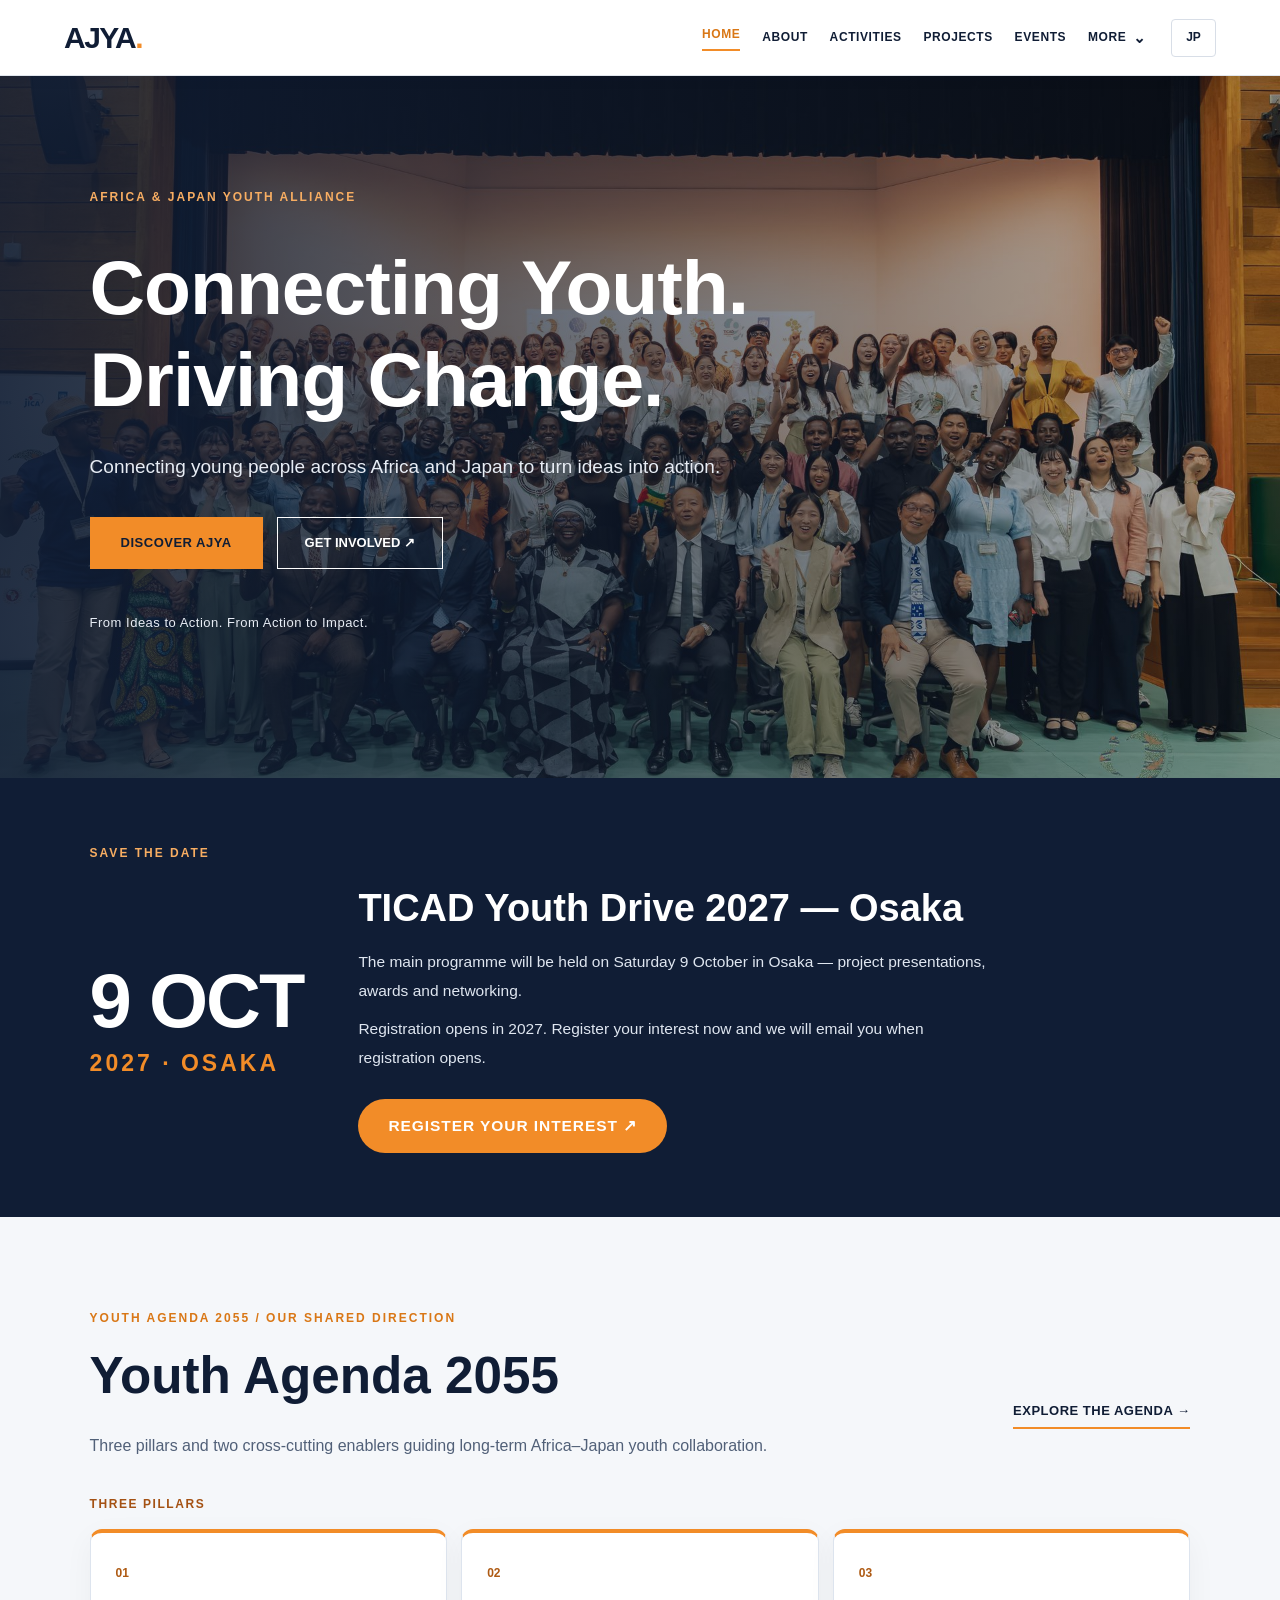
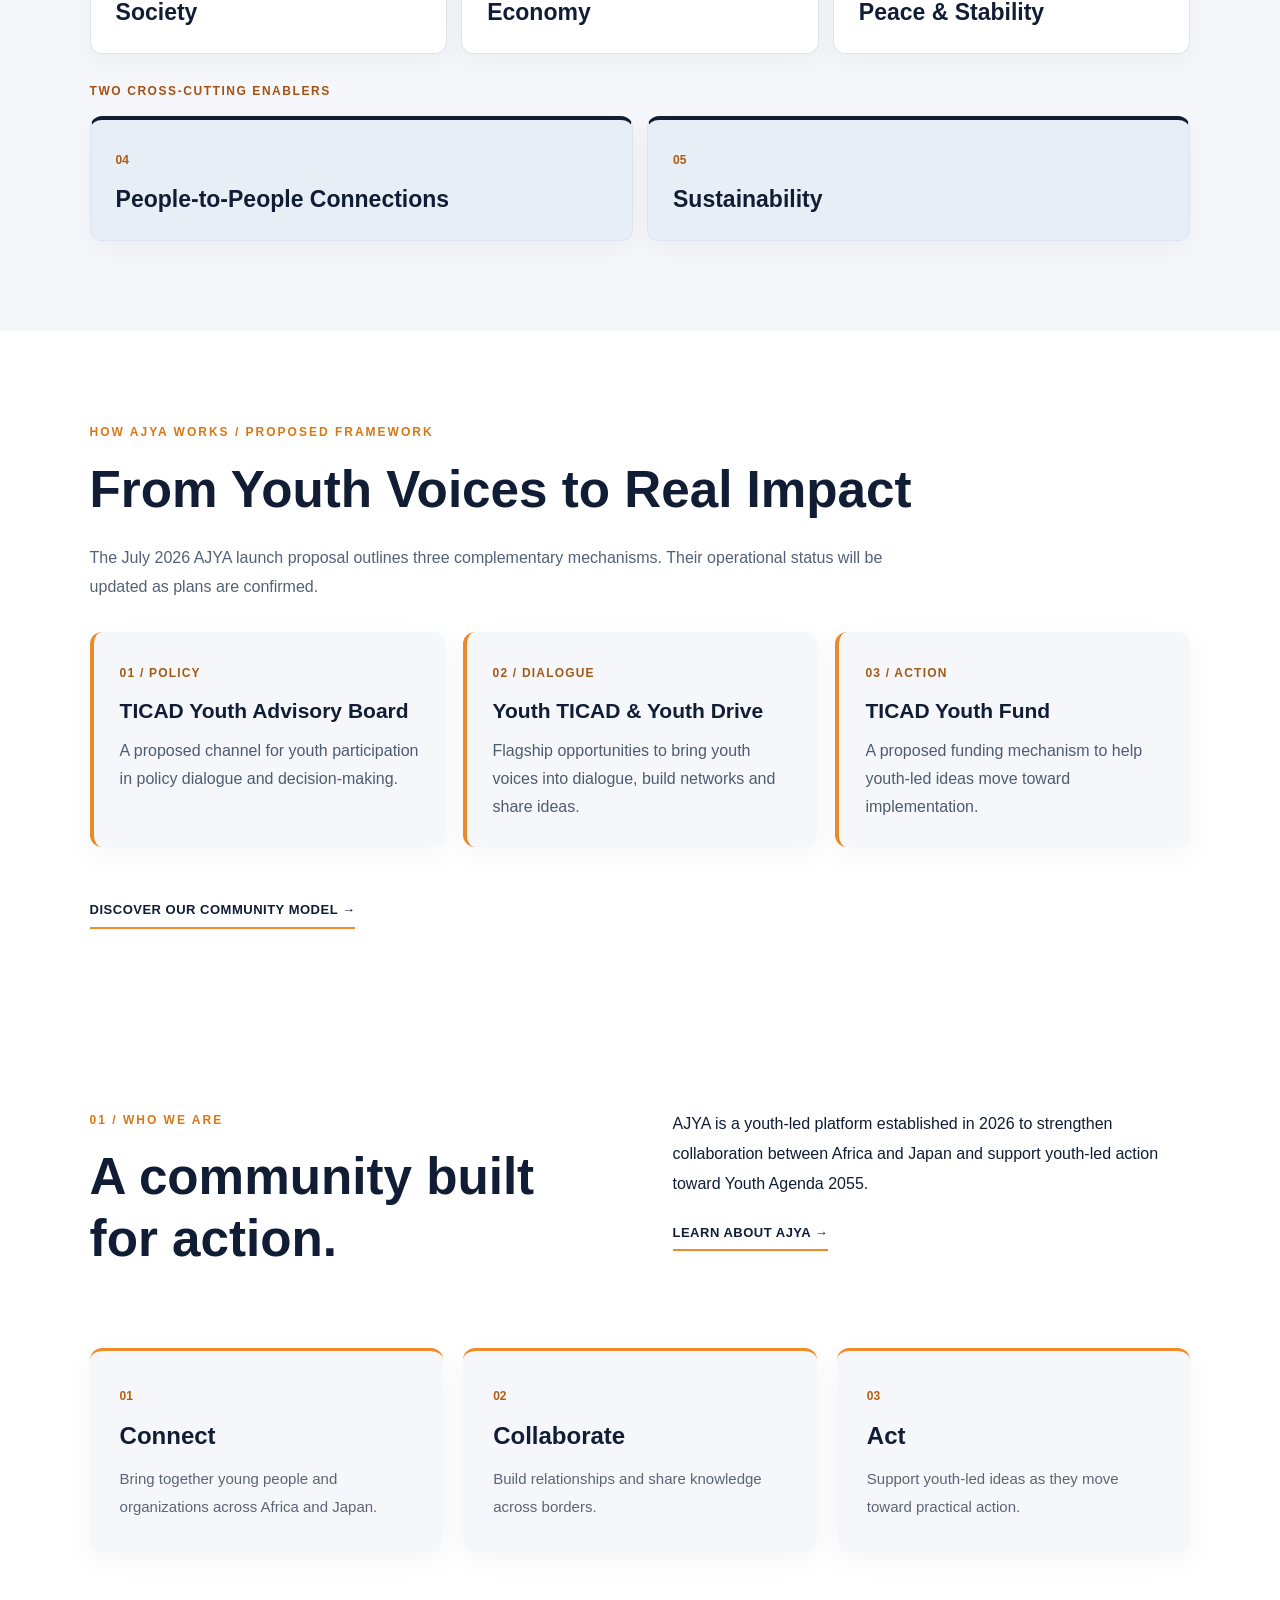
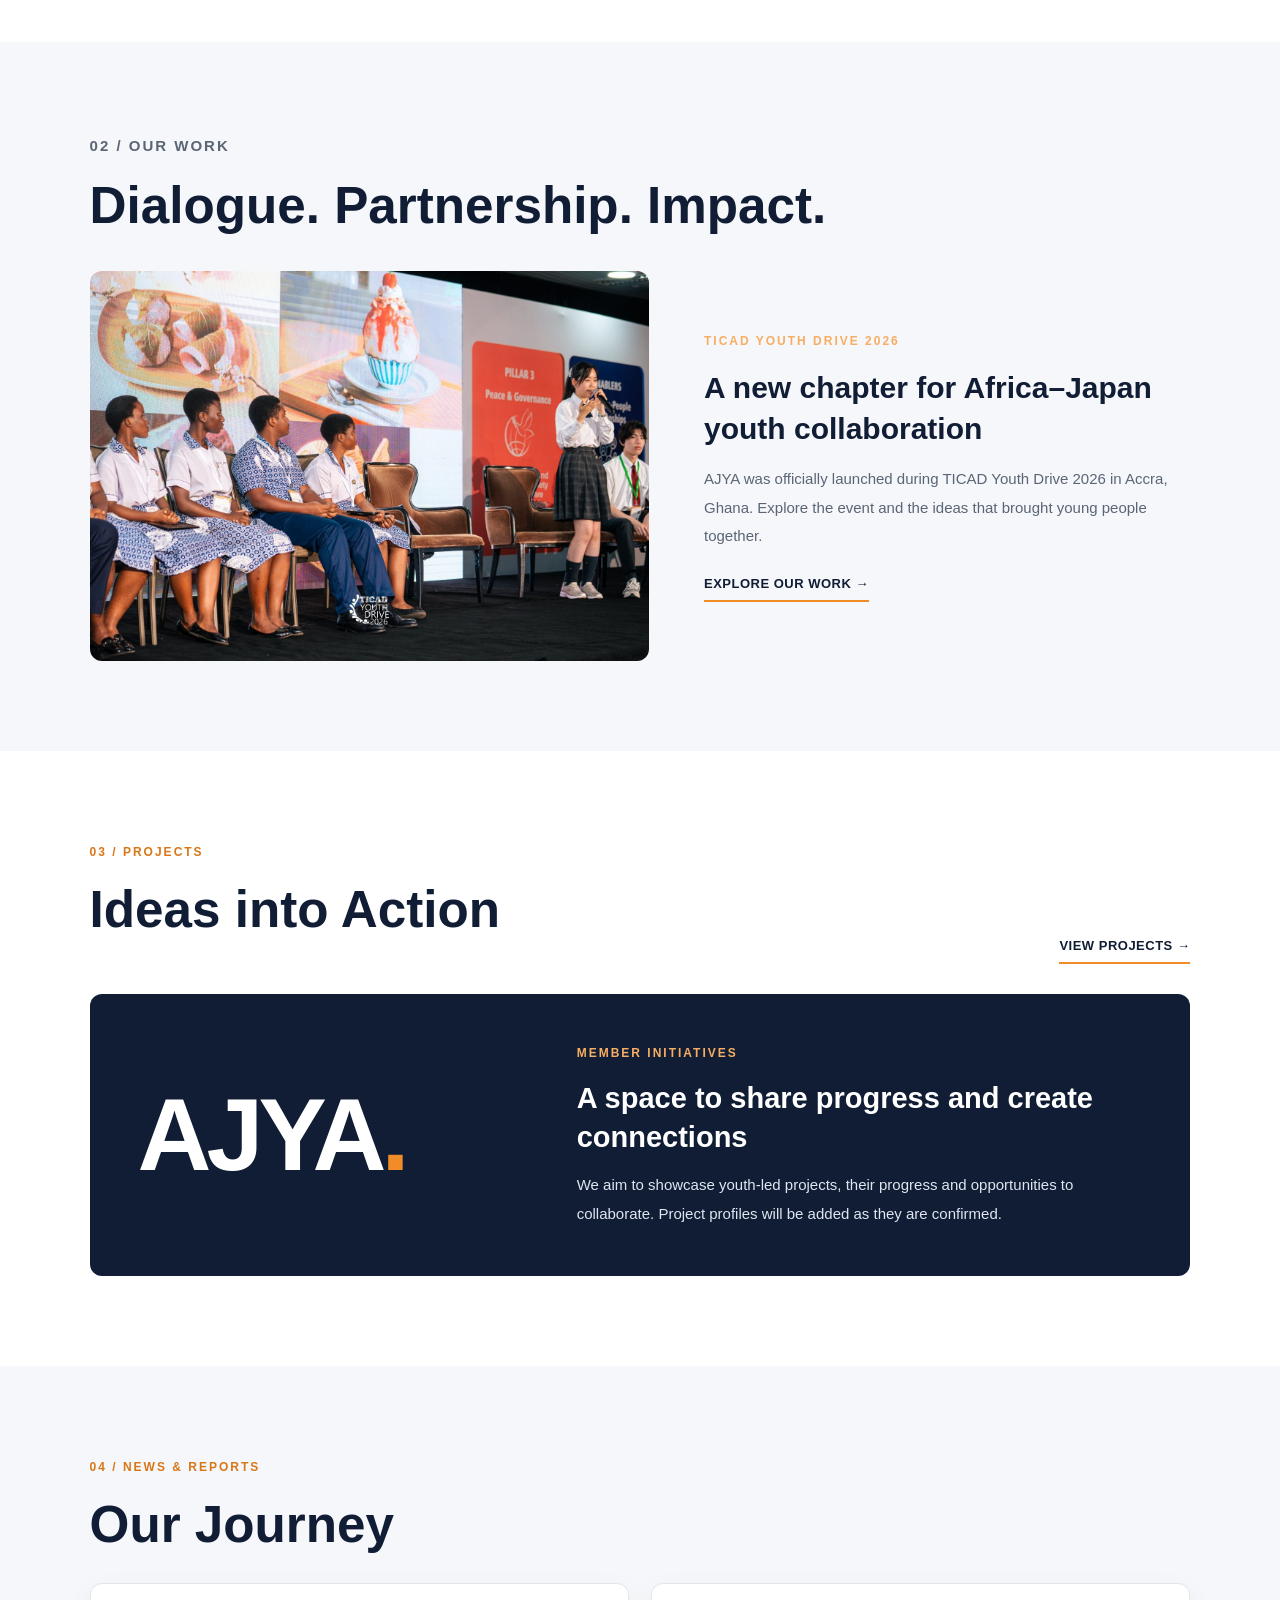
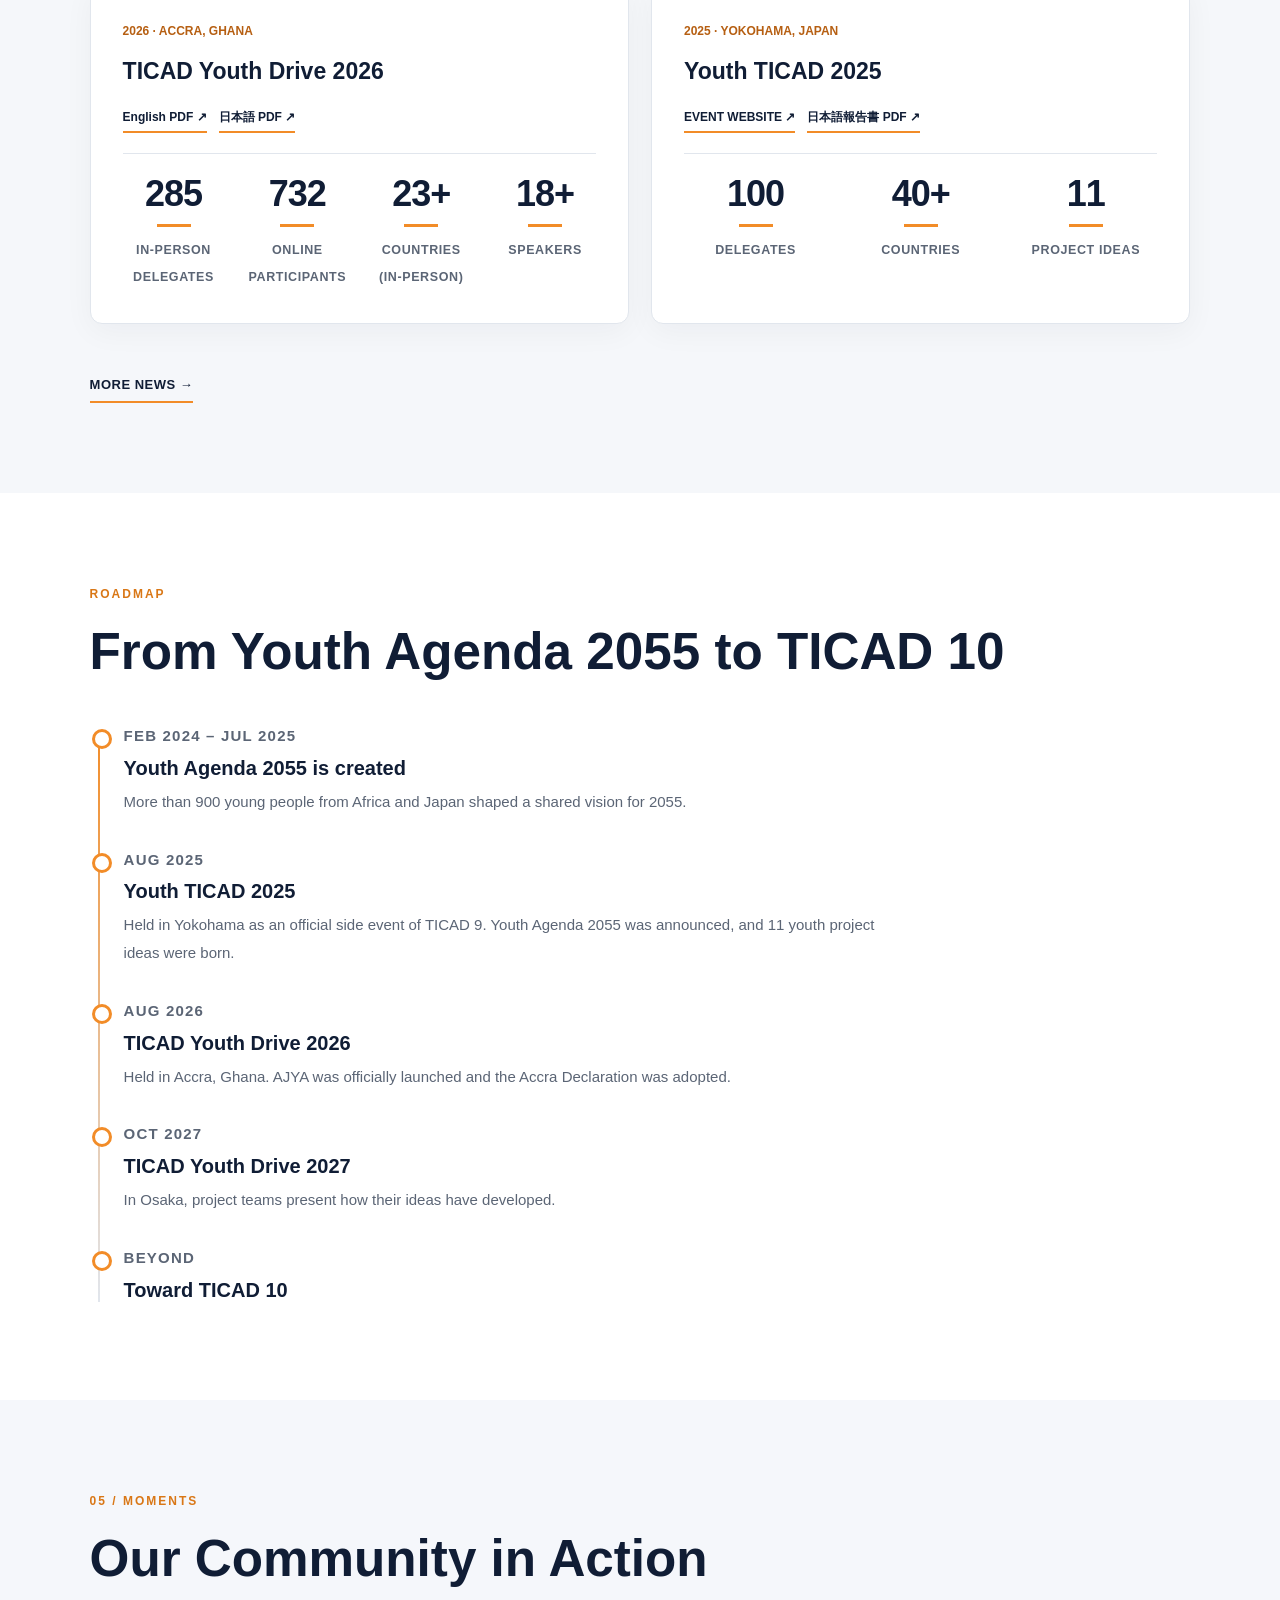
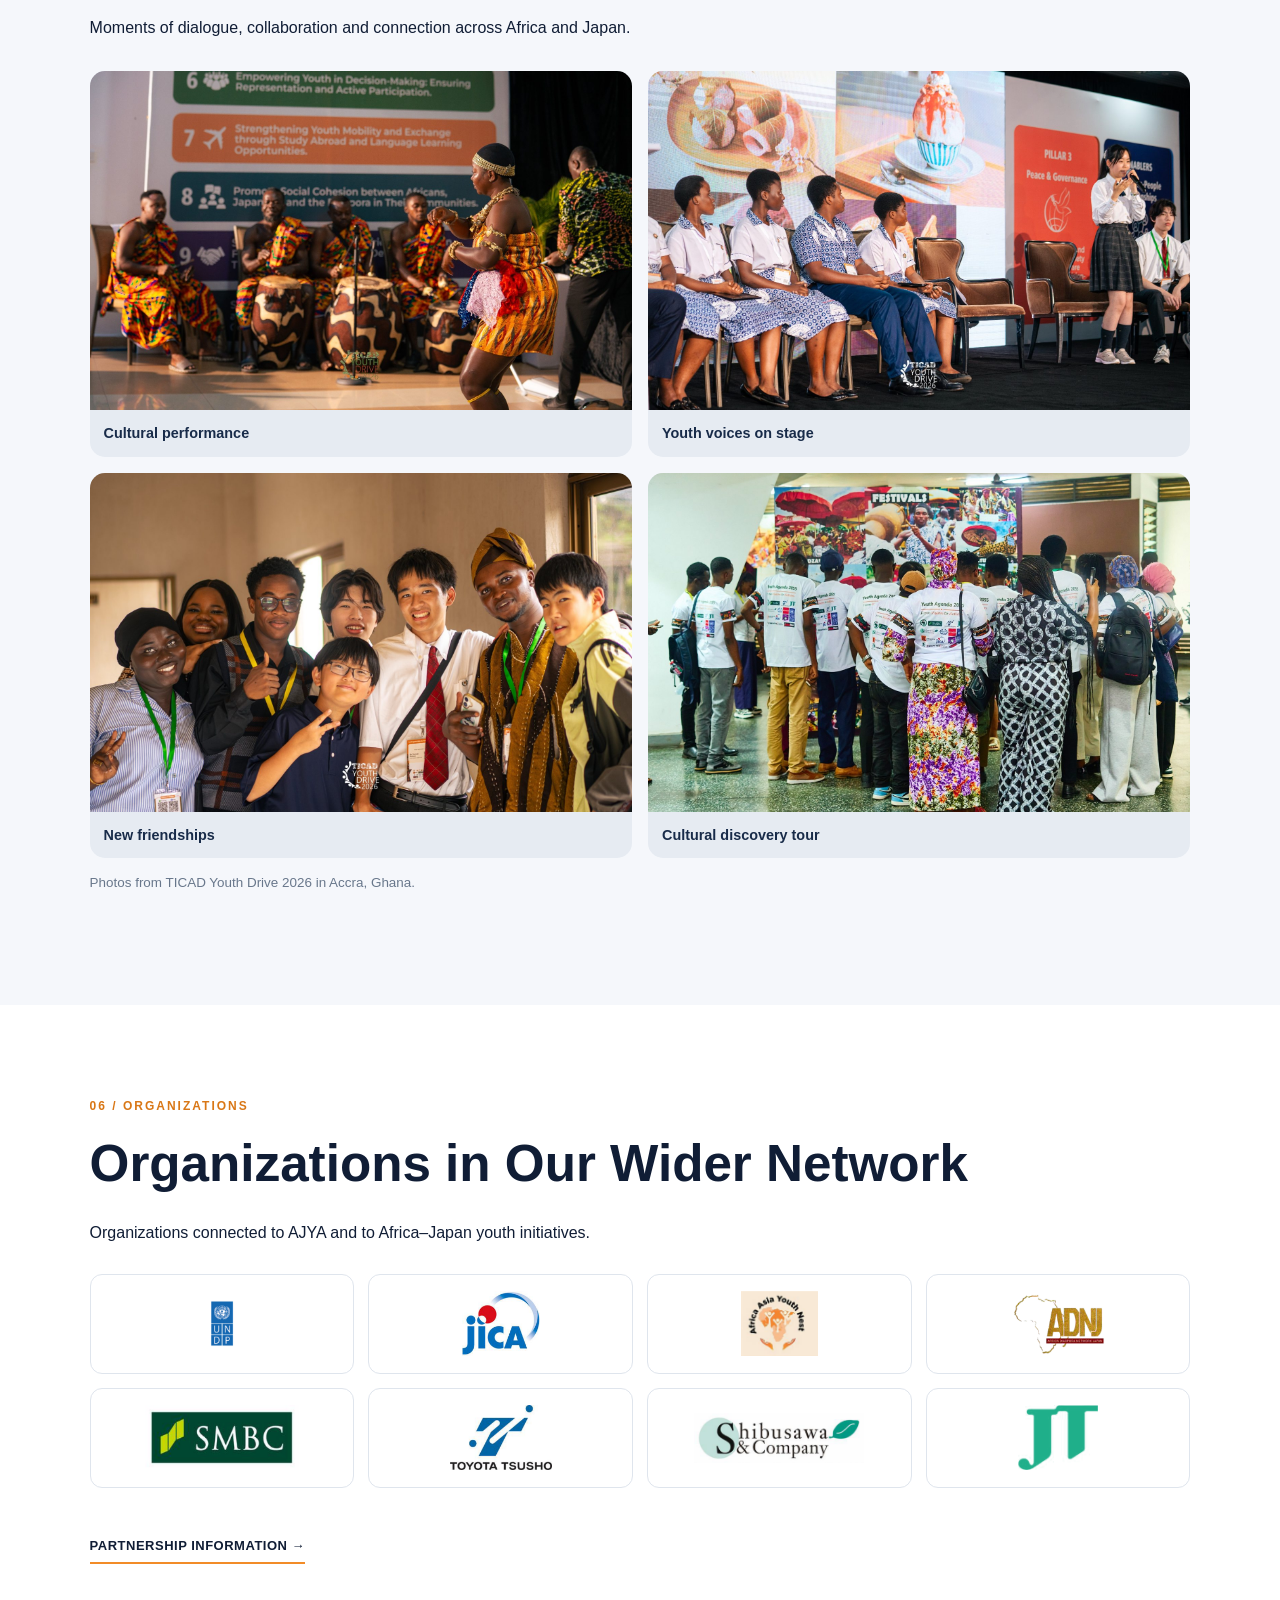
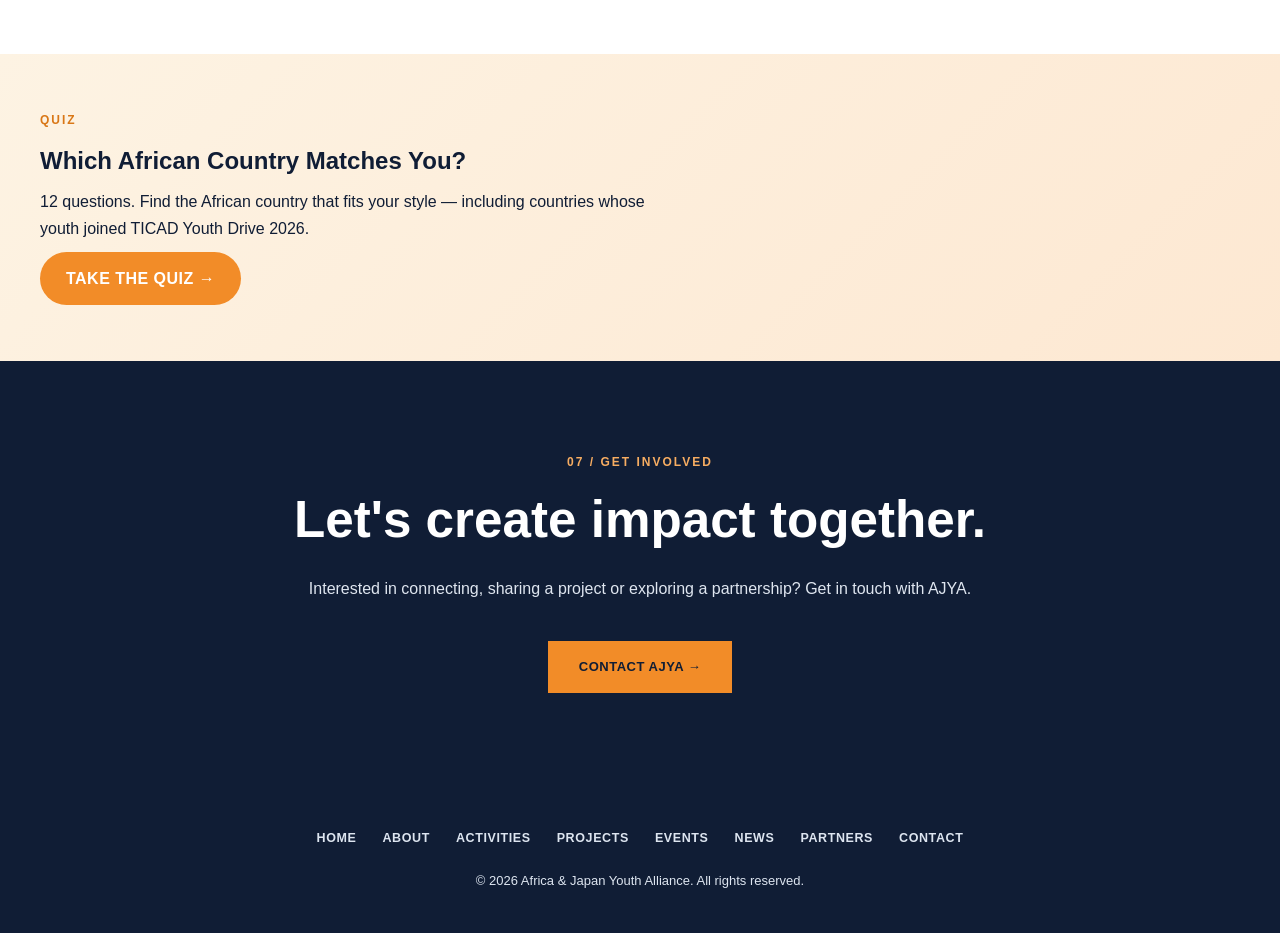
==== commit e9d7a504: "Remove Toward TICAD 10 roadmap body and shorten gallery note" ====
--- a/index.html
+++ b/index.html
@@ -8,8 +8,8 @@
 <section class="section renewal-feature" id="activities"><div class="renewal-shell"><p class="section-label" data-en="02 / OUR WORK" data-ja="02 / 活動紹介">02 / OUR WORK</p><h2 data-en="Dialogue. Partnership. Impact." data-ja="対話から協働、そして成果へ。">Dialogue. Partnership. Impact.</h2><div class="renewal-feature-grid"><img alt="TICAD Youth Drive participants" loading="lazy" src="images/youth-dialogue.jpg"/><div><p class="renewal-kicker">TICAD YOUTH DRIVE 2026</p><h3 data-en="A new chapter for Africa–Japan youth collaboration" data-ja="日アフリカの若者の協働に向けた新たな一歩">A new chapter for Africa–Japan youth collaboration</h3><p data-en="AJYA was officially launched during TICAD Youth Drive 2026 in Accra, Ghana. Explore the event and the ideas that brought young people together." data-ja="AJYAは、ガーナ・アクラで開催されたTICAD Youth Drive 2026で正式に発足しました。イベントの記録や若者たちの取り組みをご覧ください。">AJYA was officially launched during TICAD Youth Drive 2026 in Accra, Ghana. Explore the event and the ideas that brought young people together.</p><a class="renewal-text-link" data-en="EXPLORE OUR WORK →" data-ja="活動を見る →" href="activities.html">EXPLORE OUR WORK →</a></div></div></div></section>
 <section class="section renewal-projects" id="projects"><div class="renewal-shell"><div class="renewal-section-head"><div><p class="section-label" data-en="03 / PROJECTS" data-ja="03 / プロジェクト">03 / PROJECTS</p><h2 data-en="Ideas into Action" data-ja="アイデアを、実践へ。">Ideas into Action</h2></div><a class="renewal-text-link" data-en="VIEW PROJECTS →" data-ja="プロジェクトを見る →" href="projects.html">VIEW PROJECTS →</a></div><div class="renewal-project-panel"><div class="renewal-project-mark">AJYA<span>.</span></div><div><p class="renewal-kicker" data-en="MEMBER INITIATIVES" data-ja="メンバーの取り組み">MEMBER INITIATIVES</p><h3 data-en="A space to share progress and create connections" data-ja="進捗を共有し、新しいつながりを生む場所">A space to share progress and create connections</h3><p data-en="We aim to showcase youth-led projects, their progress and opportunities to collaborate. Project profiles will be added as they are confirmed." data-ja="若者主体のプロジェクトや進捗、協働の機会を紹介していきます。掲載内容は確認が取れたものから順次追加します。">We aim to showcase youth-led projects, their progress and opportunities to collaborate. Project profiles will be added as they are confirmed.</p></div></div></div></section>
 <section class="section renewal-updates" id="past-events"><div class="renewal-shell"><p class="section-label" data-en="04 / NEWS &amp; REPORTS" data-ja="04 / ニュース・報告書">04 / NEWS &amp; REPORTS</p><h2 data-en="Our Journey" data-ja="これまでの歩み">Our Journey</h2><div class="renewal-report-grid"><article class="renewal-report"><span>2026 · ACCRA, GHANA</span><h3>TICAD Youth Drive 2026</h3><div class="renewal-report-links"><a href="reports/youth-drive-2026-en.pdf" rel="noopener noreferrer" target="_blank">English PDF ↗</a><a href="reports/youth-drive-2026-ja.pdf" rel="noopener noreferrer" target="_blank">日本語 PDF ↗</a></div><div class="aj-stats aj-stats-in-card"><div class="aj-stat"><strong>285</strong><span data-en="IN-PERSON DELEGATES" data-ja="会場参加者">IN-PERSON DELEGATES</span></div><div class="aj-stat"><strong>732</strong><span data-en="ONLINE PARTICIPANTS" data-ja="オンライン参加者">ONLINE PARTICIPANTS</span></div><div class="aj-stat"><strong>23+</strong><span data-en="COUNTRIES (IN-PERSON)" data-ja="参加国（会場参加者）">COUNTRIES (IN-PERSON)</span></div><div class="aj-stat"><strong>18+</strong><span data-en="SPEAKERS" data-ja="登壇者">SPEAKERS</span></div></div></article><article class="renewal-report"><span>2025 · YOKOHAMA, JAPAN</span><h3>Youth TICAD 2025</h3><div class="renewal-report-links"><a data-en="EVENT WEBSITE ↗" data-ja="イベント公式サイト ↗" href="https://www.youthticad2025.org/" rel="noopener noreferrer" target="_blank">EVENT WEBSITE ↗</a><a href="reports/youth-drive-2025-ja.pdf" rel="noopener noreferrer" target="_blank">日本語報告書 PDF ↗</a></div><div class="aj-stats aj-stats-in-card aj-stats-3"><div class="aj-stat"><strong>100</strong><span data-en="DELEGATES" data-ja="参加者">DELEGATES</span></div><div class="aj-stat"><strong>40+</strong><span data-en="COUNTRIES" data-ja="参加国">COUNTRIES</span></div><div class="aj-stat"><strong>11</strong><span data-en="PROJECT IDEAS" data-ja="プロジェクトアイデア">PROJECT IDEAS</span></div></div></article></div><a class="renewal-text-link" data-en="MORE NEWS →" data-ja="ニュース一覧 →" href="news.html">MORE NEWS →</a></div></section>
-<section class="section aj-roadmap-section" id="roadmap"><div class="renewal-shell"><p class="section-label" data-en="ROADMAP" data-ja="ロードマップ">ROADMAP</p><h2 data-en="From Youth Agenda 2055 to TICAD 10" data-ja="Youth Agenda 2055からTICAD 10へ">From Youth Agenda 2055 to TICAD 10</h2><div class="aj-timeline"><div class="aj-timeline-item"><p class="aj-timeline-date" data-en="FEB 2024 – JUL 2025" data-ja="2024年2月〜2025年7月">FEB 2024 – JUL 2025</p><h3 data-en="Youth Agenda 2055 is created" data-ja="Youth Agenda 2055を策定">Youth Agenda 2055 is created</h3><p data-en="More than 900 young people from Africa and Japan shaped a shared vision for 2055." data-ja="アフリカと日本の若者900名以上が参加し、2055年に向けた共通ビジョンをまとめました。">More than 900 young people from Africa and Japan shaped a shared vision for 2055.</p></div><div class="aj-timeline-item"><p class="aj-timeline-date" data-en="AUG 2025" data-ja="2025年8月">AUG 2025</p><h3 data-en="Youth TICAD 2025" data-ja="Youth TICAD 2025">Youth TICAD 2025</h3><p data-en="Held in Yokohama as an official side event of TICAD 9. Youth Agenda 2055 was announced, and 11 youth project ideas were born." data-ja="横浜でTICAD 9公式サイドイベントとして開催。Youth Agenda 2055を正式発表し、11のプロジェクトアイデアが生まれました。">Held in Yokohama as an official side event of TICAD 9. Youth Agenda 2055 was announced, and 11 youth project ideas were born.</p></div><div class="aj-timeline-item"><p class="aj-timeline-date" data-en="AUG 2026" data-ja="2026年8月">AUG 2026</p><h3 data-en="TICAD Youth Drive 2026" data-ja="TICAD Youth Drive 2026">TICAD Youth Drive 2026</h3><p data-en="Held in Accra, Ghana. AJYA was officially launched and the Accra Declaration was adopted." data-ja="ガーナ・アクラで開催。AJYAが正式に発足し、アクラ宣言が採択されました。">Held in Accra, Ghana. AJYA was officially launched and the Accra Declaration was adopted.</p></div><div class="aj-timeline-item"><p class="aj-timeline-date" data-en="OCT 2027" data-ja="2027年10月">OCT 2027</p><h3 data-en="TICAD Youth Drive 2027" data-ja="TICAD Youth Drive 2027">TICAD Youth Drive 2027</h3><p data-en="In Osaka, project teams present how their ideas have developed." data-ja="大阪で、プロジェクトアイデアの発展を発表します。">In Osaka, project teams present how their ideas have developed.</p></div><div class="aj-timeline-item"><p class="aj-timeline-date" data-en="BEYOND" data-ja="その先">BEYOND</p><h3 data-en="Toward TICAD 10" data-ja="TICAD 10へ">Toward TICAD 10</h3><p data-en="Outcomes from the ministerial conference and Osaka will be carried into the TICAD 10 policy process." data-ja="閣僚会合と大阪大会の成果を、TICAD 10の政策文書につなげていきます。">Outcomes from the ministerial conference and Osaka will be carried into the TICAD 10 policy process.</p></div></div></div></section>
-<section class="section aj-gallery-section" id="gallery"><div class="renewal-shell"><p class="section-label" data-en="05 / MOMENTS" data-ja="05 / 活動の様子">05 / MOMENTS</p><div class="renewal-section-head"><div><h2 data-en="Our Community in Action" data-ja="写真で見る私たちの活動">Our Community in Action</h2><p data-en="Moments of dialogue, collaboration and connection across Africa and Japan." data-ja="アフリカと日本をつなぐ対話・協働・交流の様子をご紹介します。">Moments of dialogue, collaboration and connection across Africa and Japan.</p></div></div><div class="aj-photo-grid"><figure class="aj-photo"><img alt="Cultural performance — TICAD Youth Drive 2026" loading="lazy" src="images/cultural-performance.jpg"/><figcaption data-en="Cultural performance" data-ja="文化交流・パフォーマンス">Cultural performance</figcaption></figure><figure class="aj-photo"><img alt="Youth voices on stage — TICAD Youth Drive 2026" loading="lazy" src="images/youth-dialogue.jpg"/><figcaption data-en="Youth voices on stage" data-ja="高校生による対話">Youth voices on stage</figcaption></figure><figure class="aj-photo"><img alt="New friendships — TICAD Youth Drive 2026" loading="lazy" src="images/new-friendships.jpg"/><figcaption data-en="New friendships" data-ja="国境を越えた友情">New friendships</figcaption></figure><figure class="aj-photo"><img alt="Cultural discovery tour — TICAD Youth Drive 2026" loading="lazy" src="images/cultural-tour.jpg"/><figcaption data-en="Cultural discovery tour" data-ja="文化体験ツアー">Cultural discovery tour</figcaption></figure></div><p class="aj-note" data-en="Photos from TICAD Youth Drive 2026 in Accra, Ghana. The event was organized by ADNJ and AAYN; AJYA was launched during the event." data-ja="ガーナ・アクラで開催されたTICAD Youth Drive 2026の記録です。主催はADNJ・AAYNで、AJYAはイベント中に発足しました。">Photos from TICAD Youth Drive 2026 in Accra, Ghana. The event was organized by ADNJ and AAYN; AJYA was launched during the event.</p></div></section>
+<section class="section aj-roadmap-section" id="roadmap"><div class="renewal-shell"><p class="section-label" data-en="ROADMAP" data-ja="ロードマップ">ROADMAP</p><h2 data-en="From Youth Agenda 2055 to TICAD 10" data-ja="Youth Agenda 2055からTICAD 10へ">From Youth Agenda 2055 to TICAD 10</h2><div class="aj-timeline"><div class="aj-timeline-item"><p class="aj-timeline-date" data-en="FEB 2024 – JUL 2025" data-ja="2024年2月〜2025年7月">FEB 2024 – JUL 2025</p><h3 data-en="Youth Agenda 2055 is created" data-ja="Youth Agenda 2055を策定">Youth Agenda 2055 is created</h3><p data-en="More than 900 young people from Africa and Japan shaped a shared vision for 2055." data-ja="アフリカと日本の若者900名以上が参加し、2055年に向けた共通ビジョンをまとめました。">More than 900 young people from Africa and Japan shaped a shared vision for 2055.</p></div><div class="aj-timeline-item"><p class="aj-timeline-date" data-en="AUG 2025" data-ja="2025年8月">AUG 2025</p><h3 data-en="Youth TICAD 2025" data-ja="Youth TICAD 2025">Youth TICAD 2025</h3><p data-en="Held in Yokohama as an official side event of TICAD 9. Youth Agenda 2055 was announced, and 11 youth project ideas were born." data-ja="横浜でTICAD 9公式サイドイベントとして開催。Youth Agenda 2055を正式発表し、11のプロジェクトアイデアが生まれました。">Held in Yokohama as an official side event of TICAD 9. Youth Agenda 2055 was announced, and 11 youth project ideas were born.</p></div><div class="aj-timeline-item"><p class="aj-timeline-date" data-en="AUG 2026" data-ja="2026年8月">AUG 2026</p><h3 data-en="TICAD Youth Drive 2026" data-ja="TICAD Youth Drive 2026">TICAD Youth Drive 2026</h3><p data-en="Held in Accra, Ghana. AJYA was officially launched and the Accra Declaration was adopted." data-ja="ガーナ・アクラで開催。AJYAが正式に発足し、アクラ宣言が採択されました。">Held in Accra, Ghana. AJYA was officially launched and the Accra Declaration was adopted.</p></div><div class="aj-timeline-item"><p class="aj-timeline-date" data-en="OCT 2027" data-ja="2027年10月">OCT 2027</p><h3 data-en="TICAD Youth Drive 2027" data-ja="TICAD Youth Drive 2027">TICAD Youth Drive 2027</h3><p data-en="In Osaka, project teams present how their ideas have developed." data-ja="大阪で、プロジェクトアイデアの発展を発表します。">In Osaka, project teams present how their ideas have developed.</p></div><div class="aj-timeline-item"><p class="aj-timeline-date" data-en="BEYOND" data-ja="その先">BEYOND</p><h3 data-en="Toward TICAD 10" data-ja="TICAD 10へ">Toward TICAD 10</h3></div></div></div></section>
+<section class="section aj-gallery-section" id="gallery"><div class="renewal-shell"><p class="section-label" data-en="05 / MOMENTS" data-ja="05 / 活動の様子">05 / MOMENTS</p><div class="renewal-section-head"><div><h2 data-en="Our Community in Action" data-ja="写真で見る私たちの活動">Our Community in Action</h2><p data-en="Moments of dialogue, collaboration and connection across Africa and Japan." data-ja="アフリカと日本をつなぐ対話・協働・交流の様子をご紹介します。">Moments of dialogue, collaboration and connection across Africa and Japan.</p></div></div><div class="aj-photo-grid"><figure class="aj-photo"><img alt="Cultural performance — TICAD Youth Drive 2026" loading="lazy" src="images/cultural-performance.jpg"/><figcaption data-en="Cultural performance" data-ja="文化交流・パフォーマンス">Cultural performance</figcaption></figure><figure class="aj-photo"><img alt="Youth voices on stage — TICAD Youth Drive 2026" loading="lazy" src="images/youth-dialogue.jpg"/><figcaption data-en="Youth voices on stage" data-ja="高校生による対話">Youth voices on stage</figcaption></figure><figure class="aj-photo"><img alt="New friendships — TICAD Youth Drive 2026" loading="lazy" src="images/new-friendships.jpg"/><figcaption data-en="New friendships" data-ja="国境を越えた友情">New friendships</figcaption></figure><figure class="aj-photo"><img alt="Cultural discovery tour — TICAD Youth Drive 2026" loading="lazy" src="images/cultural-tour.jpg"/><figcaption data-en="Cultural discovery tour" data-ja="文化体験ツアー">Cultural discovery tour</figcaption></figure></div><p class="aj-note" data-en="Photos from TICAD Youth Drive 2026 in Accra, Ghana." data-ja="ガーナ・アクラで開催されたTICAD Youth Drive 2026の記録です。">Photos from TICAD Youth Drive 2026 in Accra, Ghana.</p></div></section>
 <section class="section aj-network-section" id="network"><div class="renewal-shell"><p class="section-label" data-en="06 / ORGANIZATIONS" data-ja="06 / 関係団体・企業">06 / ORGANIZATIONS</p><h2 data-en="Organizations in Our Wider Network" data-ja="関連団体・企業の紹介">Organizations in Our Wider Network</h2><p data-en="Organizations connected to AJYA and to Africa–Japan youth initiatives." data-ja="AJYAおよびアフリカと日本の若者の取り組みに関わる団体・企業です。">Organizations connected to AJYA and to Africa–Japan youth initiatives.</p><div class="aj-logo-grid"><div class="aj-logo-tile"><img alt="UNDP logo" data-logo="1" src="logos/undp.png"/><span>UNDP</span></div><div class="aj-logo-tile"><img alt="JICA logo" data-logo="1" src="logos/jica.png"/><span>JICA</span></div><div class="aj-logo-tile"><img alt="AAYN logo" data-logo="1" src="logos/aayn.png"/><span>AAYN</span></div><div class="aj-logo-tile"><img alt="ADNJ logo" data-logo="1" src="logos/adnj.png"/><span>ADNJ</span></div><div class="aj-logo-tile"><img alt="SMBC logo" data-logo="1" src="logos/smbc.png"/><span>SMBC</span></div><div class="aj-logo-tile"><img alt="豊田通商 logo" data-logo="1" src="logos/toyota-tsusho.png"/><span>豊田通商</span></div><div class="aj-logo-tile"><img alt="渋沢アンドカンパニー logo" data-logo="1" src="logos/shibusawa.png"/><span>渋沢アンドカンパニー</span></div><div class="aj-logo-tile"><img alt="JT logo" data-logo="1" src="logos/jt.png"/><span>JT</span></div></div><a class="renewal-text-link" data-en="PARTNERSHIP INFORMATION →" data-ja="パートナー情報を見る →" href="partners.html">PARTNERSHIP INFORMATION →</a></div></section>
 <section class="aj-quiz-promo"><div class="renewal-shell"><p class="section-label" data-en="QUIZ" data-ja="クイズ">QUIZ</p><h2 data-en="Which African Country Matches You?" data-ja="あなたに合うアフリカの国は？">Which African Country Matches You?</h2><p data-en="12 questions. Find the African country that fits your style — including countries whose youth joined TICAD Youth Drive 2026." data-ja="12の質問で、あなたに合うアフリカの国を診断します。TICAD Youth Drive 2026に参加した若者の国も含まれています。">12 questions. Find the African country that fits your style — including countries whose youth joined TICAD Youth Drive 2026.</p><p><a class="aj-quiz-promo-btn" href="quiz.html"><span data-en="TAKE THE QUIZ →" data-ja="クイズに挑戦する →">TAKE THE QUIZ →</span></a></p></div></section><section class="section renewal-join" id="contact"><div class="renewal-shell"><p class="section-label" data-en="07 / GET INVOLVED" data-ja="07 / 参加・連携">07 / GET INVOLVED</p><h2 data-en="Let's create impact together." data-ja="一緒に、変化を生み出そう。">Let's create impact together.</h2><p data-en="Interested in connecting, sharing a project or exploring a partnership? Get in touch with AJYA." data-ja="AJYAへの参加、プロジェクトの共有、パートナーシップに関心がある方は、お問い合わせください。">Interested in connecting, sharing a project or exploring a partnership? Get in touch with AJYA.</p><a class="btn" data-en="CONTACT AJYA →" data-ja="AJYAに問い合わせる →" href="contact.html">CONTACT AJYA →</a></div></section>
 </main><footer><p>© 2026 Africa &amp; Japan Youth Alliance. All rights reserved.</p></footer></body></html>
